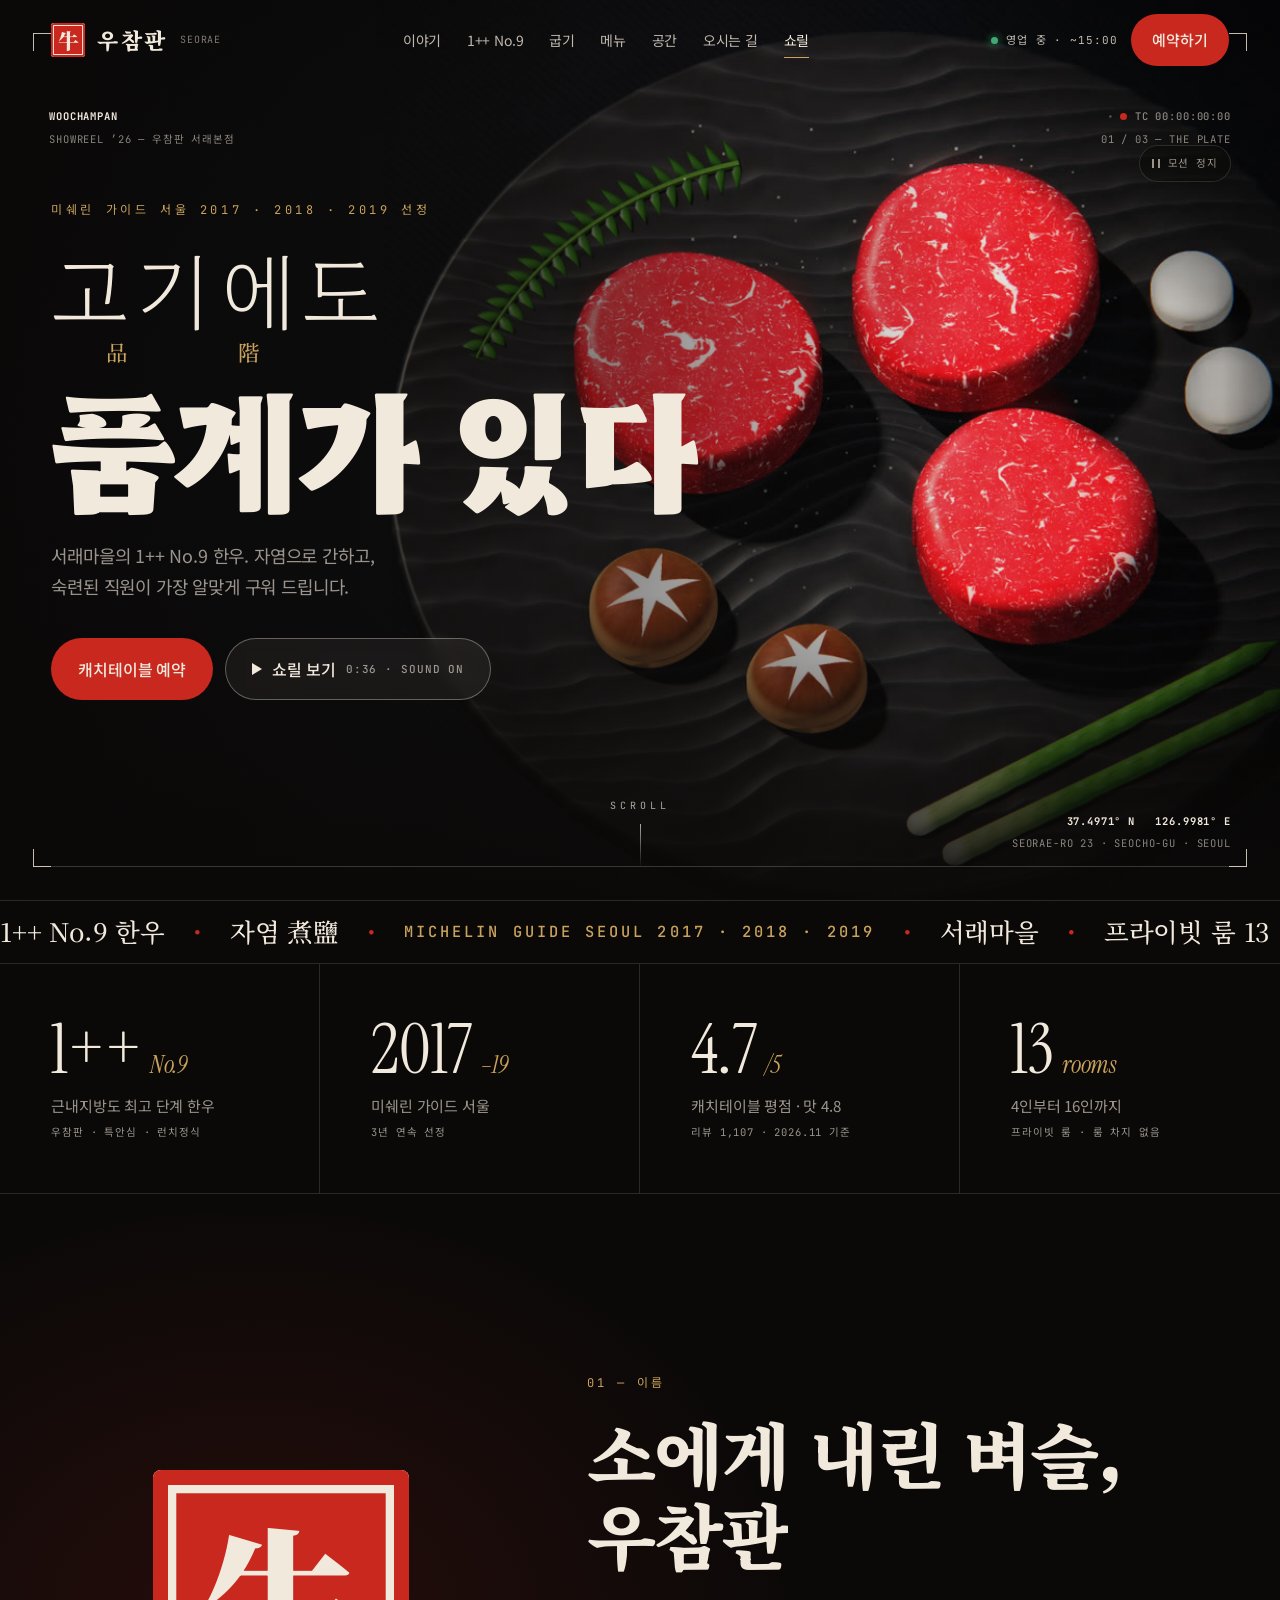
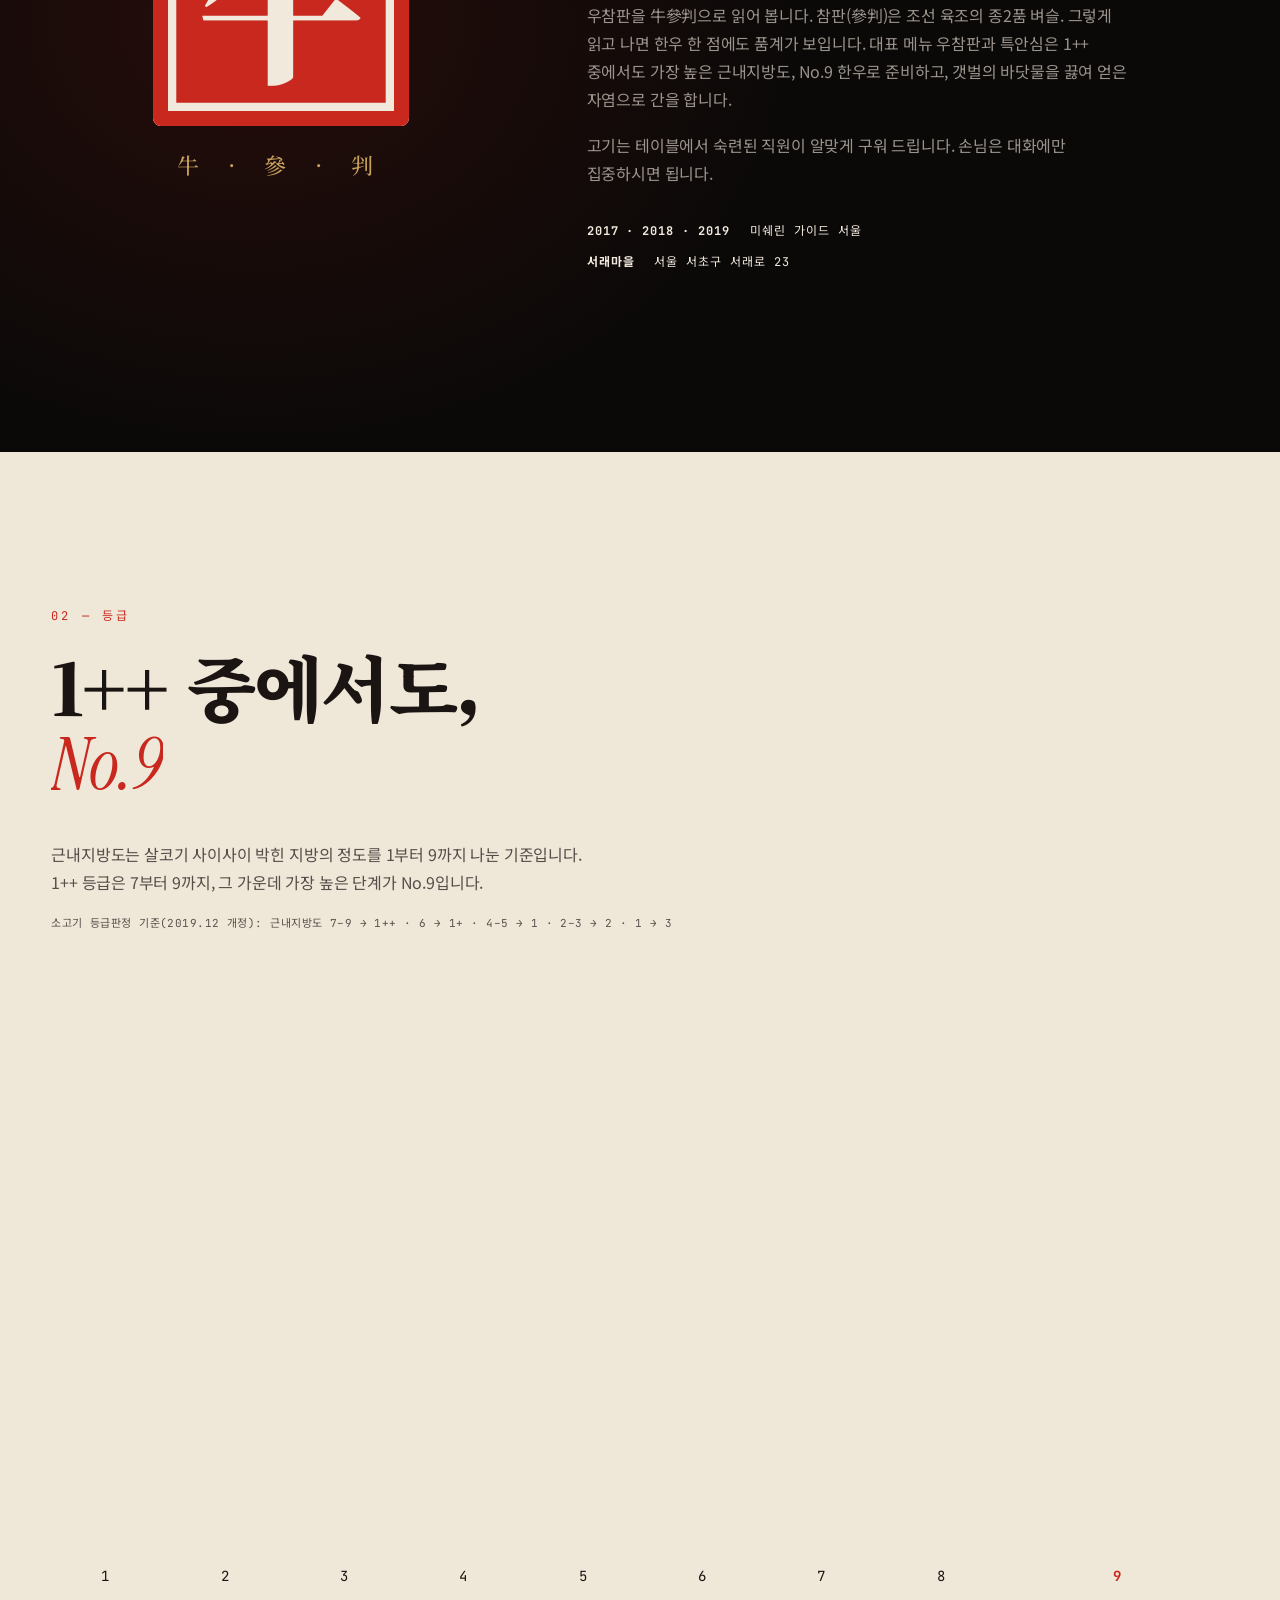
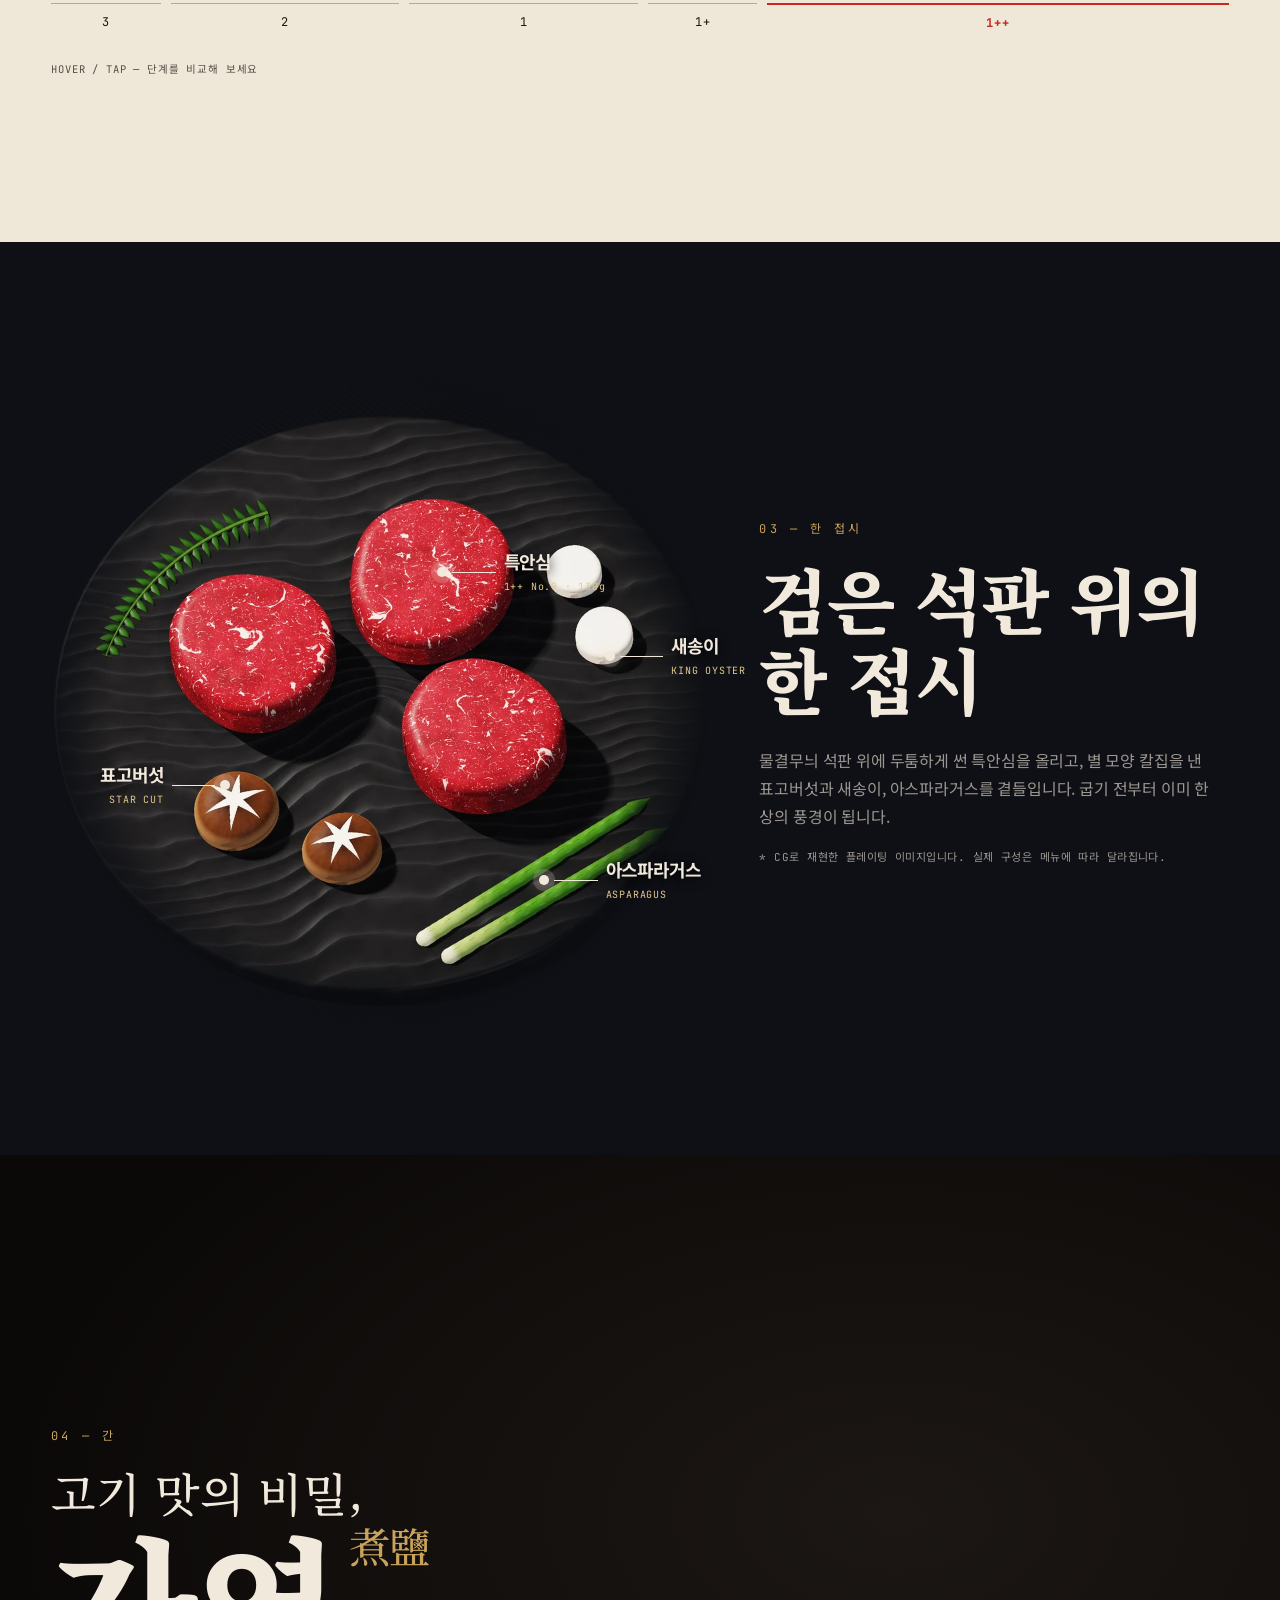
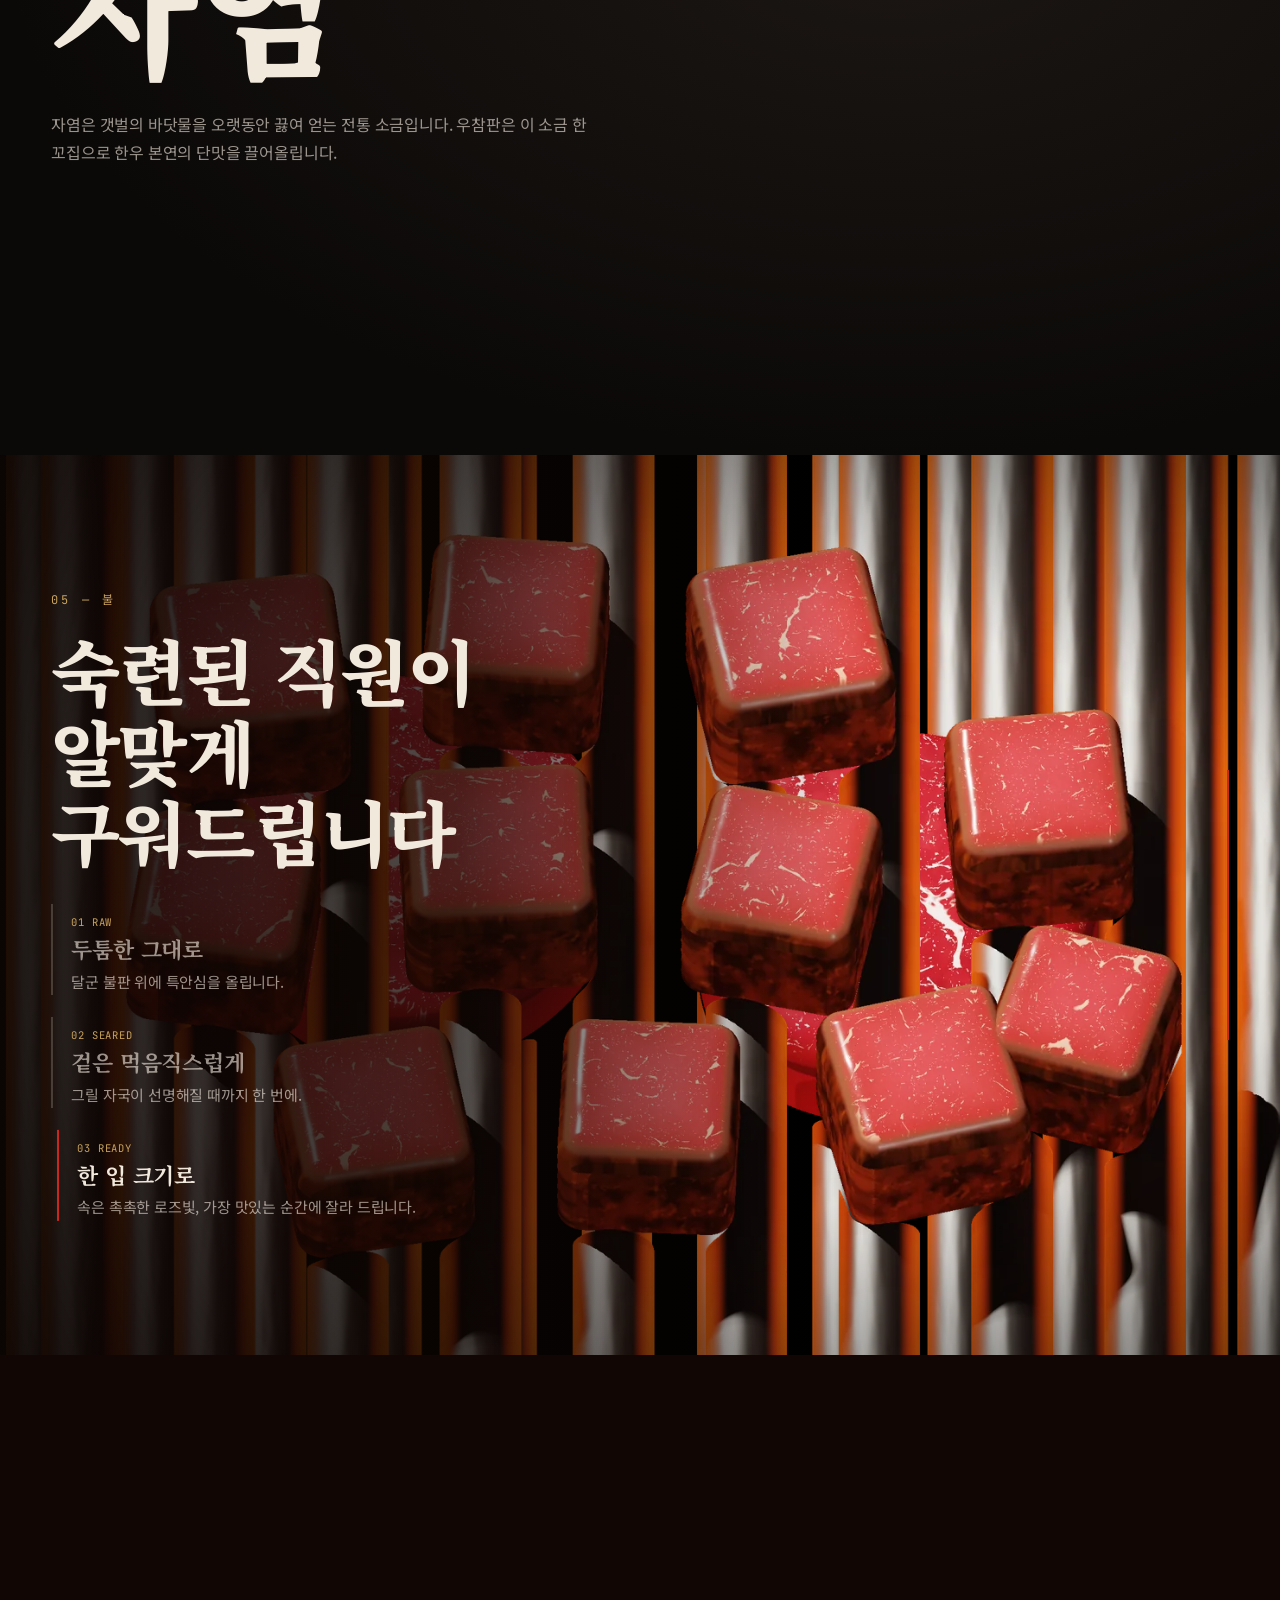
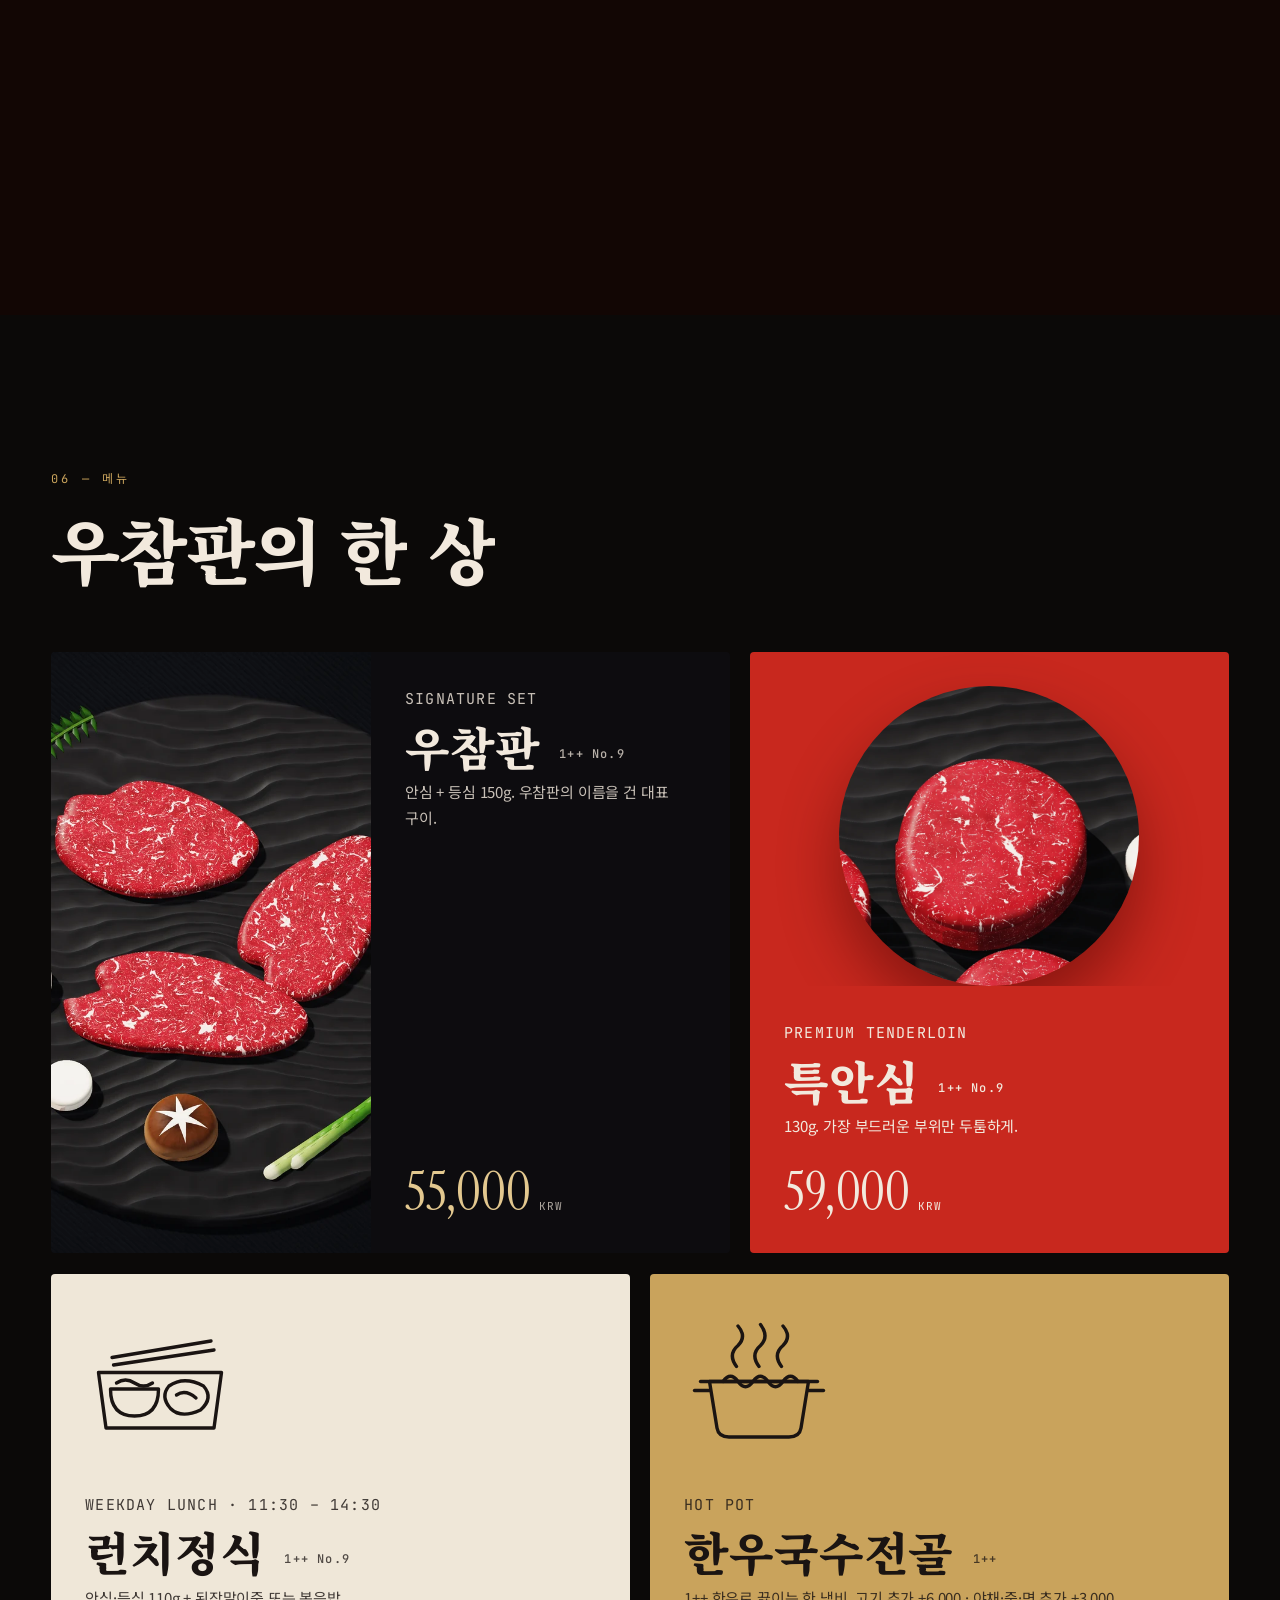
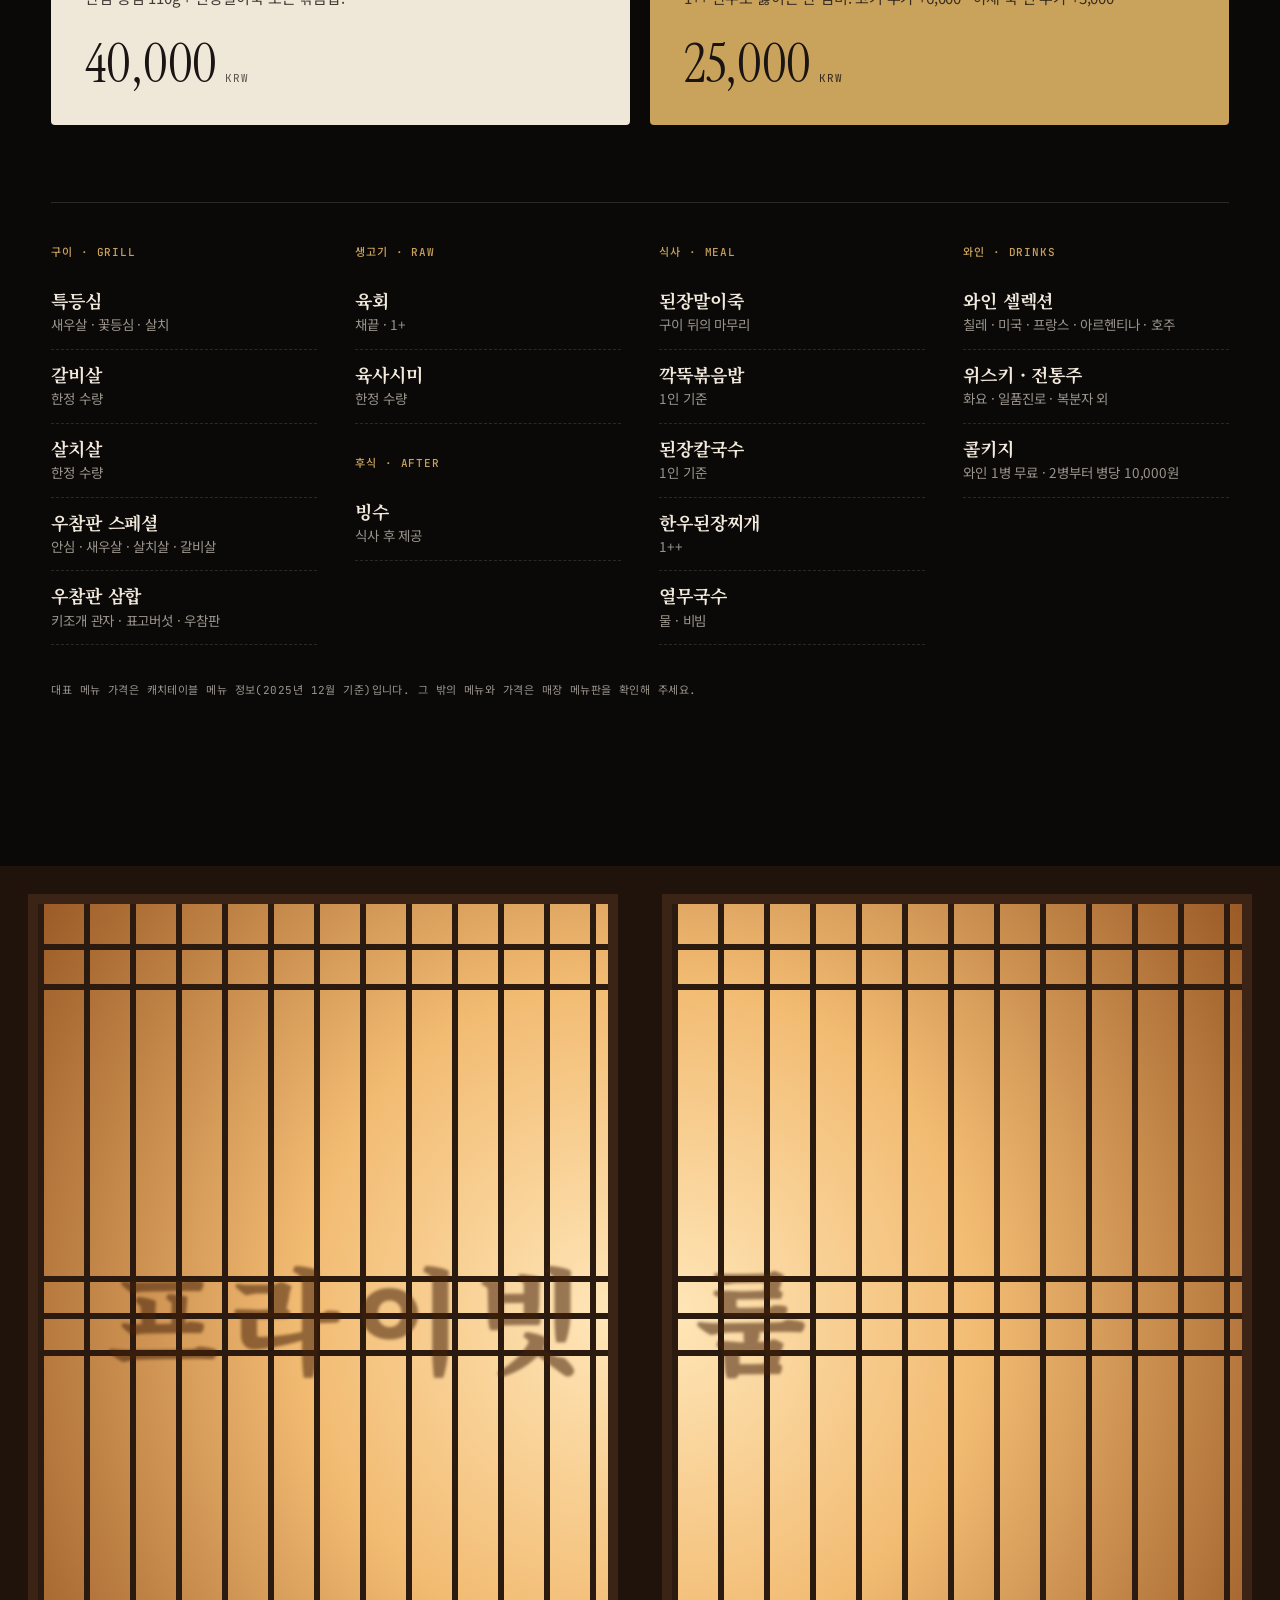
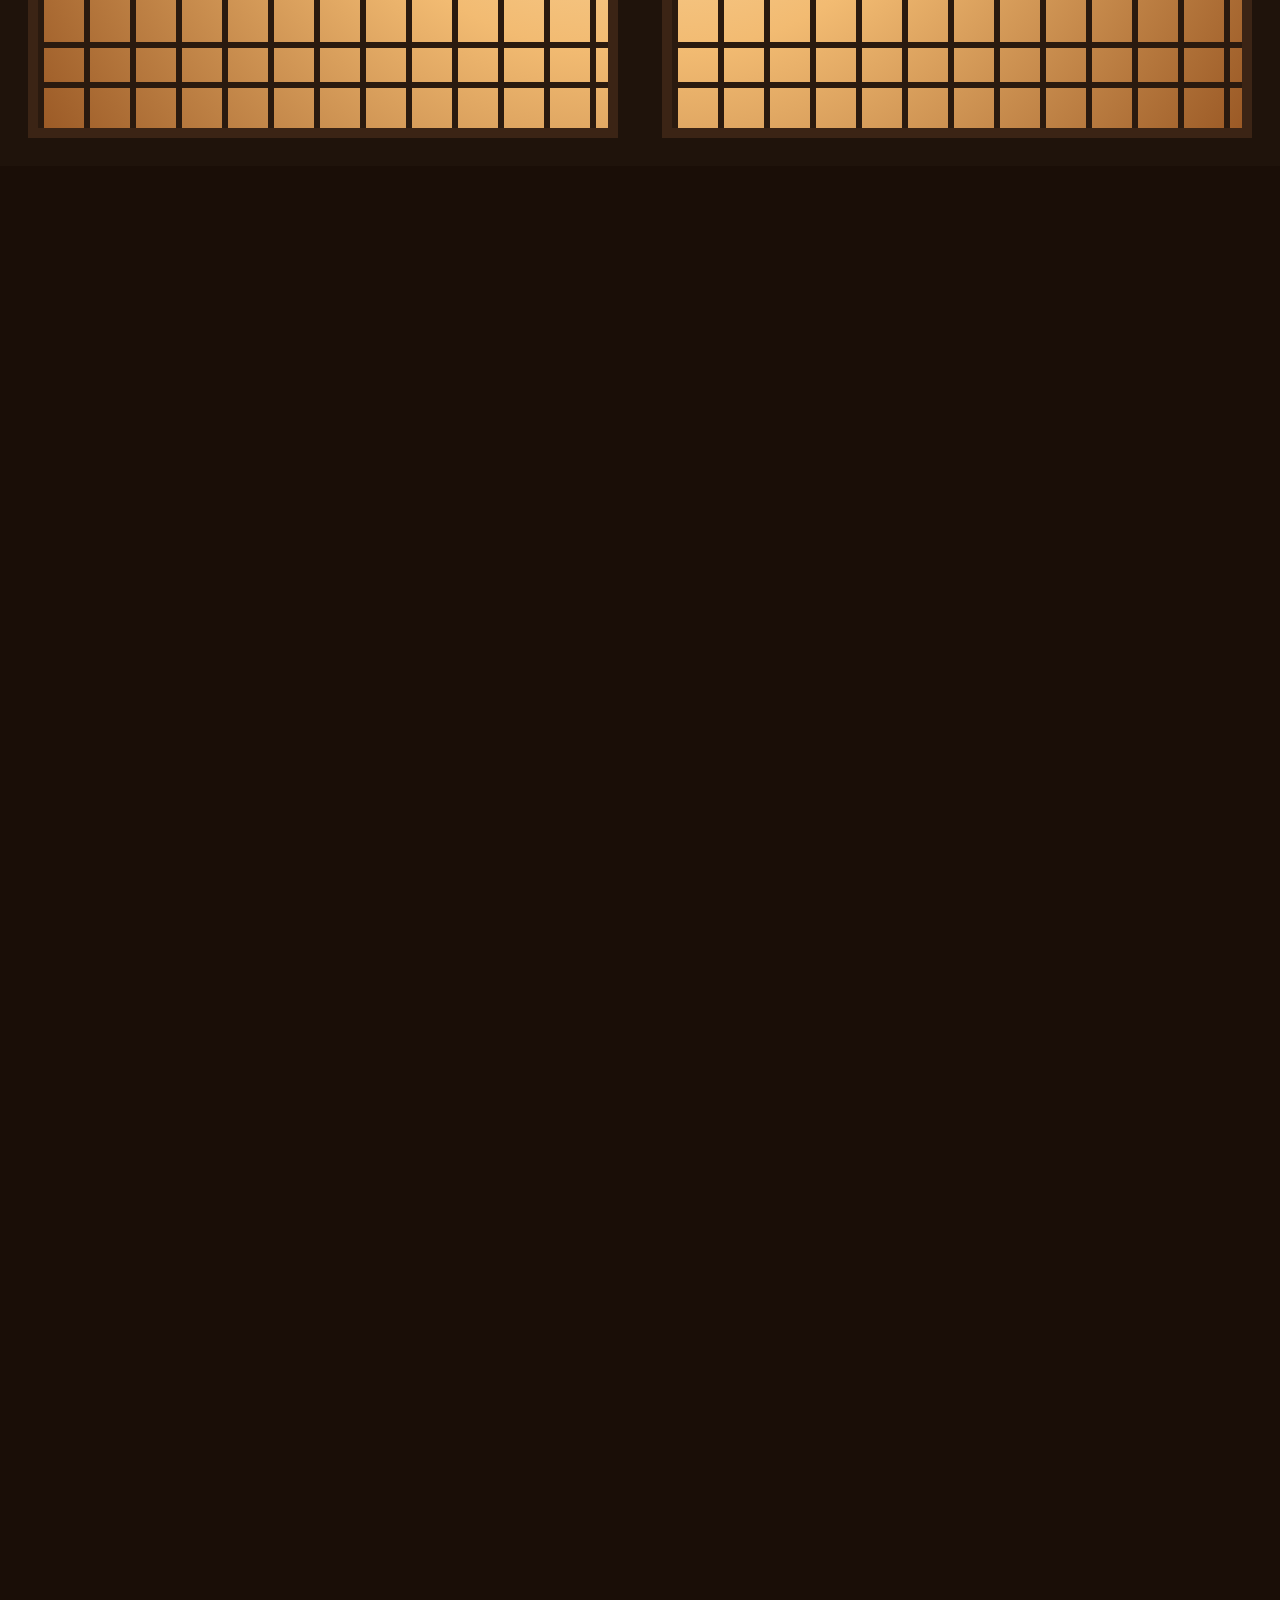
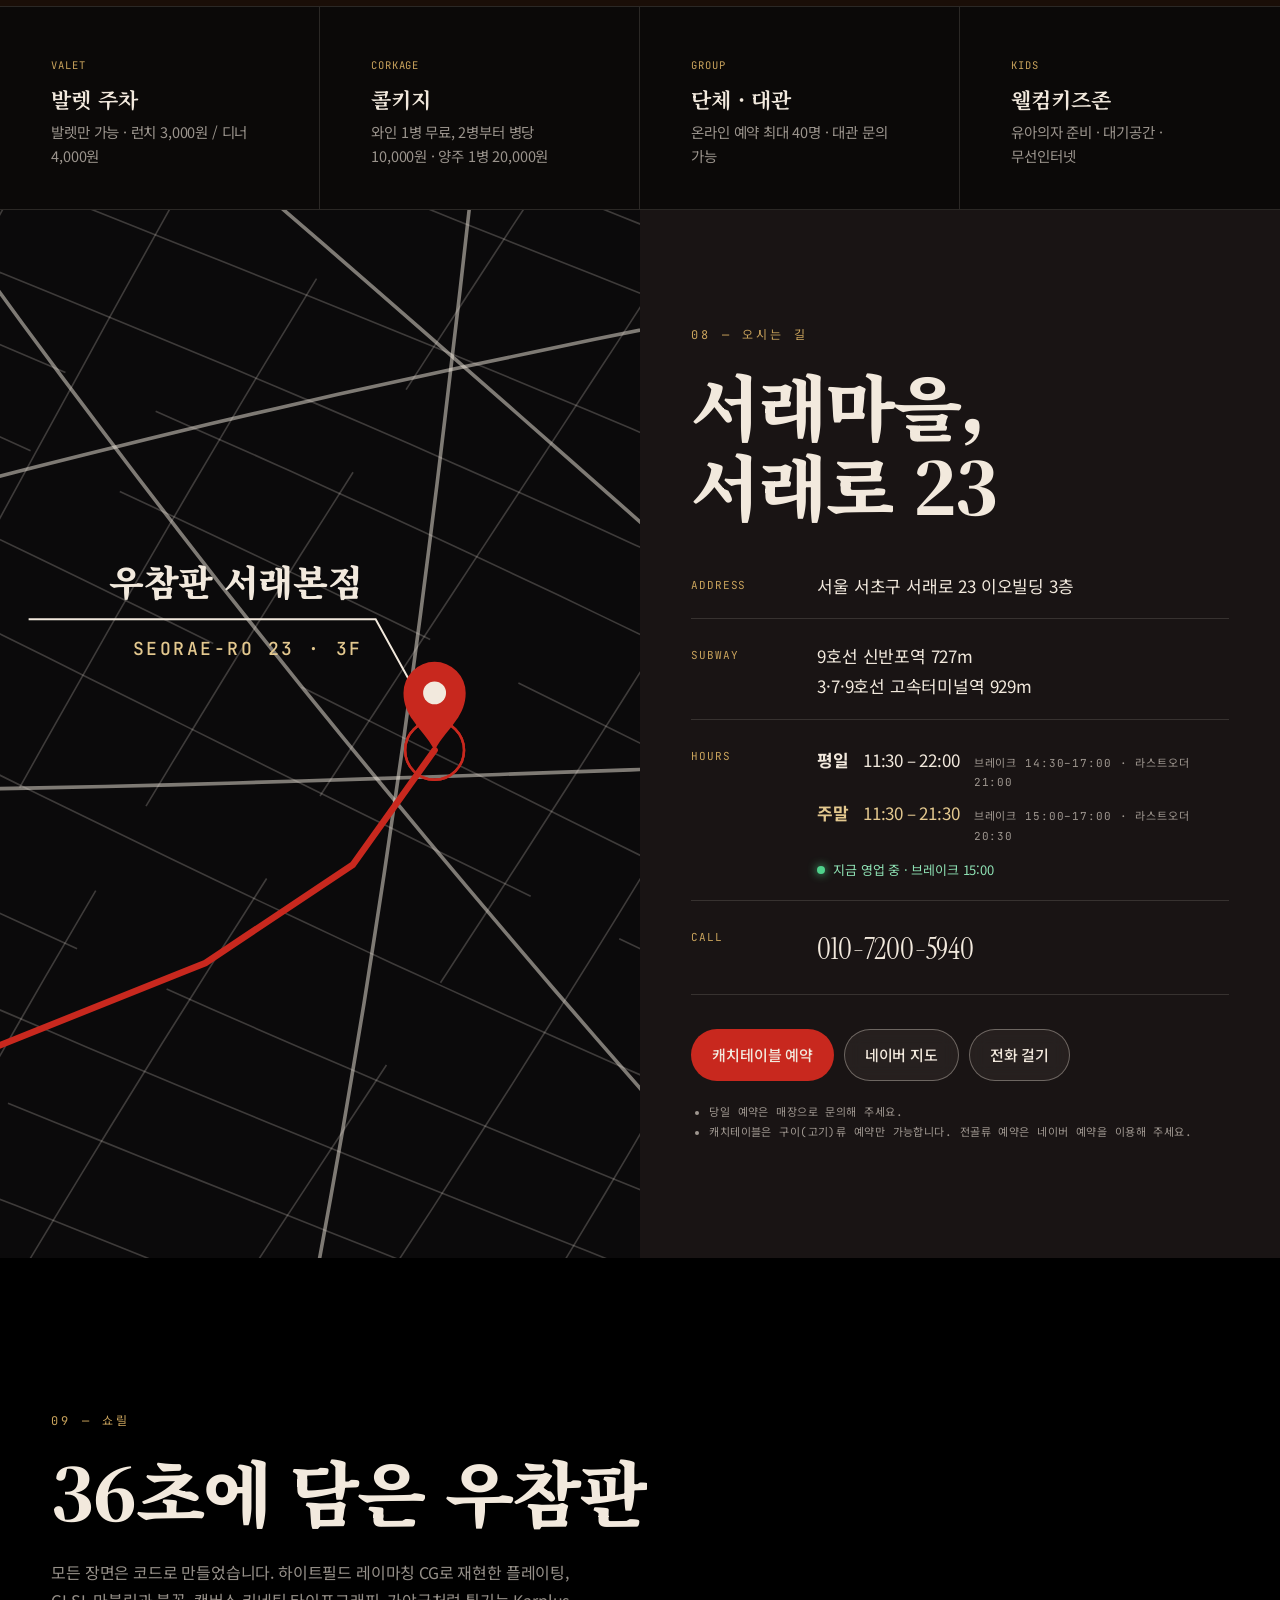
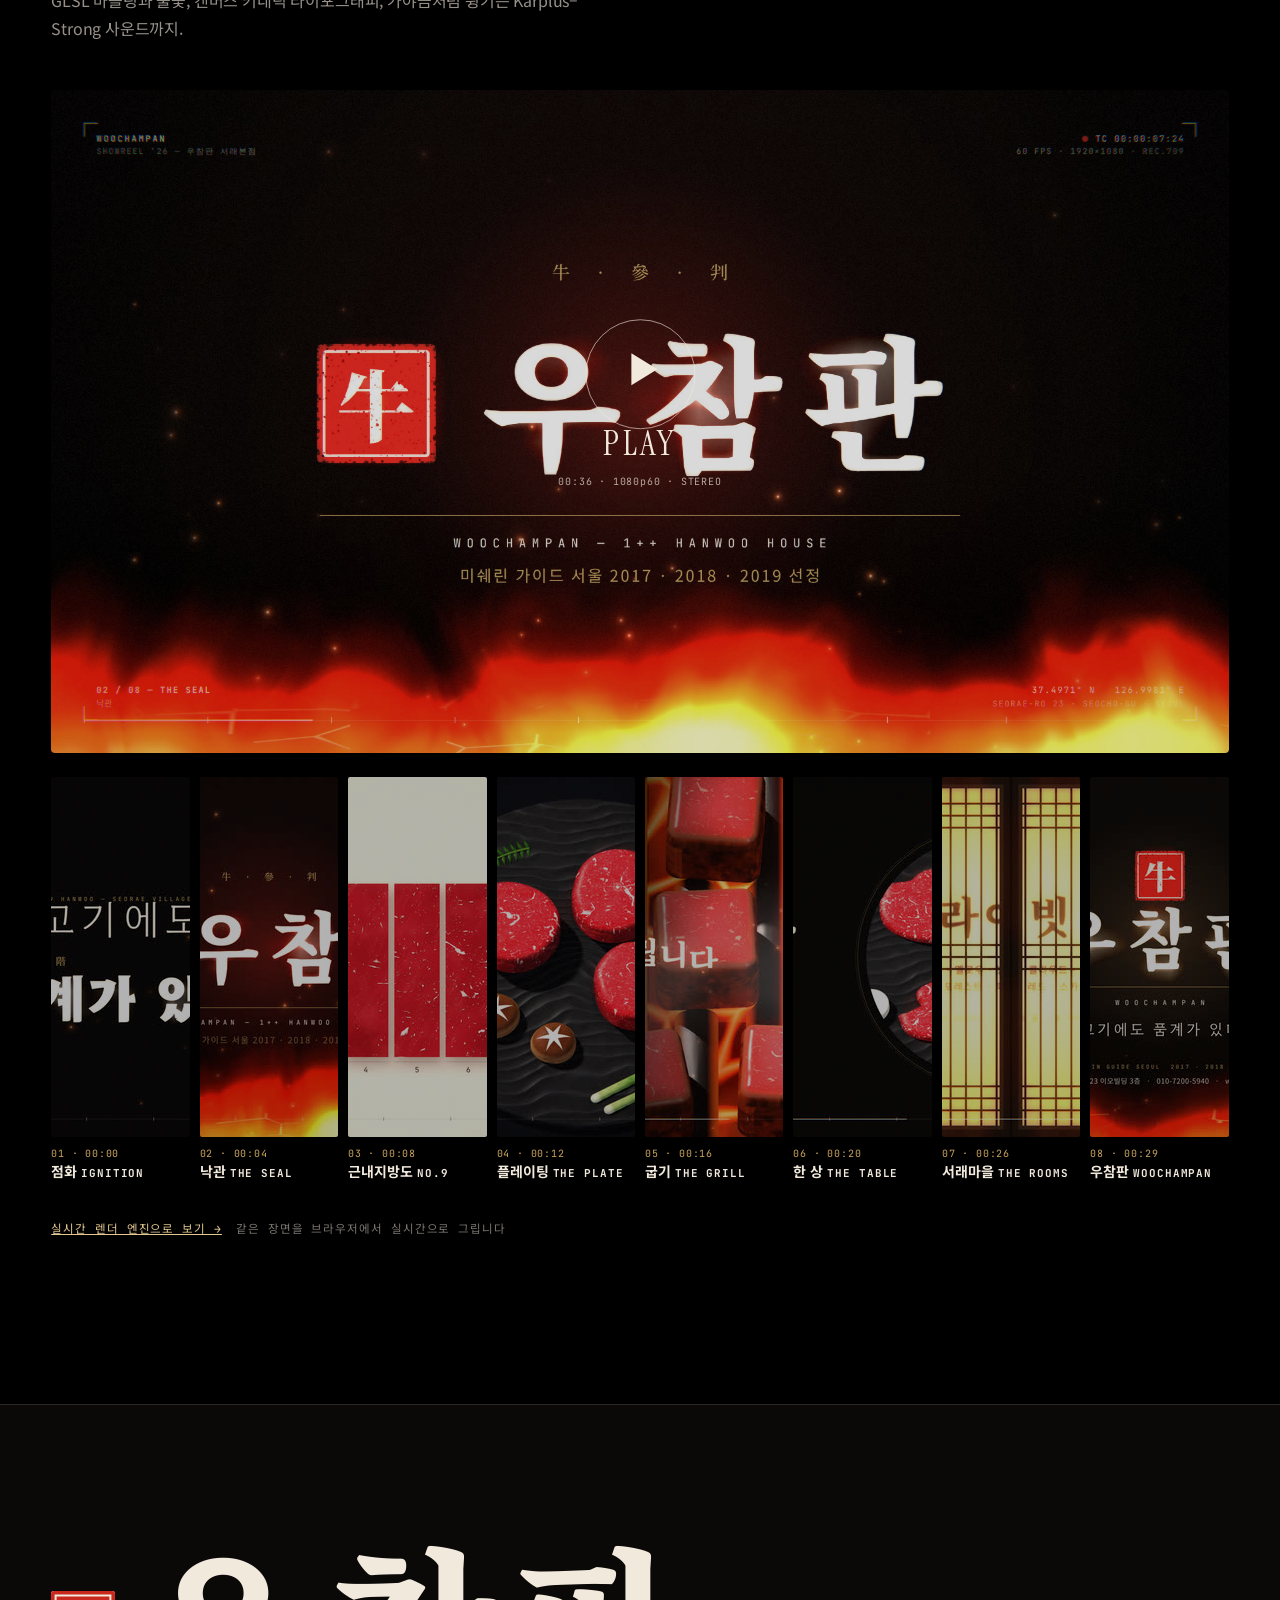
==== index.html @ c8b35acc "Fix regressions found by the fix-verification pass - Hidden/animated states apply only once site.js " ====
<!doctype html>
<html lang="ko">
<head>
<meta charset="utf-8">
<script>document.documentElement.classList.add('js')</script>
<meta name="viewport" content="width=device-width, initial-scale=1, viewport-fit=cover">
<title>우참판 서래본점 — 서래마을 1++ No.9 한우</title>
<meta name="description" content="미쉐린 가이드 서울 2017·2018·2019 선정. 서래마을 1++ No.9 한우 전문점 우참판. 자염으로 간하고 숙련된 직원이 알맞게 구워드립니다. 서울 서초구 서래로 23 이오빌딩 3층.">
<meta name="theme-color" content="#0b0908">
<link rel="canonical" href="https://woochampan.com/">
<meta property="og:type" content="website">
<meta property="og:site_name" content="우참판">
<meta property="og:locale" content="ko_KR">
<meta property="og:title" content="우참판 서래본점 — 고기에도 품계가 있다">
<meta property="og:description" content="서래마을 1++ No.9 한우 · 미쉐린 가이드 서울 2017·2018·2019 선정">
<meta property="og:image" content="https://woochampan.com/assets/media/og.jpg">
<meta property="og:image:width" content="1200">
<meta property="og:image:height" content="630">
<meta property="og:url" content="https://woochampan.com/">
<meta name="twitter:card" content="summary_large_image">
<link rel="icon" href="assets/img/seal.svg" type="image/svg+xml">
<link rel="preconnect" href="https://fonts.googleapis.com">
<link rel="preconnect" href="https://fonts.gstatic.com" crossorigin>
<link rel="stylesheet" href="https://fonts.googleapis.com/css2?family=Hahmlet:wght@100..900&family=Instrument+Serif:ital@0;1&family=JetBrains+Mono:wght@400;500;700&family=Noto+Sans+KR:wght@400;500;700&family=Noto+Serif+KR:wght@500;700;900&display=swap">
<link rel="stylesheet" href="assets/css/site.css">
<noscript><style>.loader{display:none}</style></noscript>
<script type="application/ld+json">
{
  "@context": "https://schema.org",
  "@type": "Restaurant",
  "name": "우참판 서래본점",
  "alternateName": "Woochampan",
  "url": "https://woochampan.com/",
  "telephone": "+82-10-7200-5940",
  "servesCuisine": ["한우", "Korean BBQ", "소고기구이"],
  "priceRange": "₩₩₩",
  "image": "https://woochampan.com/assets/media/og.jpg",
  "address": { "@type": "PostalAddress", "streetAddress": "서래로 23 이오빌딩 3층", "addressLocality": "서초구", "addressRegion": "서울특별시", "addressCountry": "KR" },
  "geo": { "@type": "GeoCoordinates", "latitude": 37.4971055, "longitude": 126.9980985 },
  "openingHoursSpecification": [
    { "@type": "OpeningHoursSpecification", "dayOfWeek": ["Monday","Tuesday","Wednesday","Thursday","Friday"], "opens": "11:30", "closes": "14:30" },
    { "@type": "OpeningHoursSpecification", "dayOfWeek": ["Monday","Tuesday","Wednesday","Thursday","Friday"], "opens": "17:00", "closes": "22:00" },
    { "@type": "OpeningHoursSpecification", "dayOfWeek": ["Saturday","Sunday"], "opens": "11:30", "closes": "15:00" },
    { "@type": "OpeningHoursSpecification", "dayOfWeek": ["Saturday","Sunday"], "opens": "17:00", "closes": "21:30" }
  ],
  "acceptsReservations": "True"
}
</script>
</head>
<body>
<a class="skip" href="#main">본문 바로가기</a>

<!-- preloader: the seal stamps, then lifts -->
<div class="loader" aria-hidden="true">
  <div class="loader__seal"><span>牛</span></div>
  <div class="loader__bar"><i></i></div>
</div>

<header class="nav" data-nav>
  <a class="nav__brand" href="#top" aria-label="우참판 처음으로">
    <span class="seal seal--sm" aria-hidden="true">牛</span>
    <span class="nav__word">우참판</span>
    <span class="nav__sub mono">SEORAE</span>
  </a>
  <nav class="nav__links" aria-label="주요 메뉴">
    <a href="#story">이야기</a>
    <a href="#grade">1++ No.9</a>
    <a href="#grill">굽기</a>
    <a href="#menu">메뉴</a>
    <a href="#rooms">공간</a>
    <a href="#visit">오시는 길</a>
    <a href="#reel">쇼릴</a>
  </nav>
  <div class="nav__cta">
    <span class="nav__status mono" data-open-status>—</span>
    <a class="btn btn--seal" href="https://app.catchtable.co.kr/ct/shop/woochampan" target="_blank" rel="noopener">예약하기</a>
    <button class="nav__burger" aria-label="메뉴 열기" aria-expanded="false" data-burger><i></i><i></i></button>
  </div>
</header>

<main id="main">

<!-- HERO ------------------------------------------------------------- -->
<section class="hero" id="top">
  <video class="hero__video" data-hero-video autoplay muted loop playsinline preload="auto" poster="assets/media/hero-poster.jpg" aria-hidden="true">
    <source src="assets/media/showreel-hero.mp4" type="video/mp4" media="(prefers-reduced-motion: no-preference)">
  </video>
  <div class="hero__shade"></div>
  <div class="hud" aria-hidden="true">
    <i class="hud__c hud__c--tl"></i><i class="hud__c hud__c--tr"></i><i class="hud__c hud__c--bl"></i><i class="hud__c hud__c--br"></i>
    <div class="hud__tl mono"><b>WOOCHAMPAN</b><span>SHOWREEL ’26 — 우참판 서래본점</span></div>
    <div class="hud__tr mono"><b><i class="rec"></i><span data-tc>TC 00:00:00:00</span></b><span data-chapter>01 / 03 — THE PLATE</span></div>
    <div class="hud__br mono"><b>37.4971° N &nbsp; 126.9981° E</b><span>SEORAE-RO 23 · SEOCHO-GU · SEOUL</span></div>
    <div class="hud__bar"><i data-tc-bar></i></div>
  </div>
  <div class="hero__inner">
    <p class="kicker mono" data-reveal>미쉐린 가이드 서울 2017 · 2018 · 2019 선정</p>
    <h1 class="hero__title" aria-label="고기에도 품계가 있다">
      <span class="hero__line hero__line--light" data-split>고기에도</span>
      <span class="hero__line" data-weight><span class="ruby" aria-hidden="true"><i><span>品</span></i><i><span>階</span></i></span>품계가 있다</span>
    </h1>
    <p class="hero__lede" data-reveal>서래마을의 1++ No.9 한우. 자염으로 간하고,<br class="br-md"> 숙련된 직원이 가장 알맞게 구워 드립니다.</p>
    <div class="hero__ctas" data-reveal>
      <a class="btn btn--seal btn--lg" href="https://app.catchtable.co.kr/ct/shop/woochampan" target="_blank" rel="noopener">캐치테이블 예약</a>
      <button class="btn btn--ghost btn--lg" data-play-reel="0"><span class="play" aria-hidden="true"></span>쇼릴 보기 <small class="mono">0:36 · SOUND ON</small></button>
    </div>
  </div>
  <a class="hero__scroll mono" href="#stats">SCROLL<i></i></a>
  <button class="hero__motion mono" data-motion-toggle aria-pressed="false"><i aria-hidden="true"></i><span>모션 정지</span></button>
</section>

<!-- MARQUEE ---------------------------------------------------------- -->
<div class="marquee" aria-hidden="true">
  <div class="marquee__track">
    <span>1++ No.9 한우</span><b>·</b><span>자염 煮鹽</span><b>·</b><span>MICHELIN GUIDE SEOUL 2017 · 2018 · 2019</span><b>·</b><span>서래마을</span><b>·</b><span>프라이빗 룸 13</span><b>·</b><span>GRILLED TABLESIDE</span><b>·</b>
    <span>1++ No.9 한우</span><b>·</b><span>자염 煮鹽</span><b>·</b><span>MICHELIN GUIDE SEOUL 2017 · 2018 · 2019</span><b>·</b><span>서래마을</span><b>·</b><span>프라이빗 룸 13</span><b>·</b><span>GRILLED TABLESIDE</span><b>·</b>
  </div>
</div>

<!-- STATS ------------------------------------------------------------ -->
<section class="stats" id="stats" aria-label="우참판 한눈에 보기">
  <div class="stat" data-reveal><b class="stat__num"><span>1++</span><em>No.9</em></b><span class="stat__label">근내지방도 최고 단계 한우<br><small class="mono">우참판 · 특안심 · 런치정식</small></span></div>
  <div class="stat" data-reveal><b class="stat__num"><span data-count="2017" data-count-from="1990">2017</span><em>–19</em></b><span class="stat__label">미쉐린 가이드 서울<br><small class="mono">3년 연속 선정</small></span></div>
  <div class="stat" data-reveal><b class="stat__num"><span data-count="4.7" data-decimals="1">4.7</span><em>/5</em></b><span class="stat__label">캐치테이블 평점 · 맛 4.8<br><small class="mono">리뷰 1,107 · 2026.11 기준</small></span></div>
  <div class="stat" data-reveal><b class="stat__num"><span data-count="13">13</span><em>rooms</em></b><span class="stat__label">4인부터 16인까지<br><small class="mono">프라이빗 룸 · 룸 차지 없음</small></span></div>
</section>

<!-- STORY ------------------------------------------------------------ -->
<section class="story" id="story">
  <div class="story__seal" aria-hidden="true">
    <div class="seal seal--xl" data-stamp>牛</div>
    <p class="story__hanja">牛 · 參 · 判</p>
  </div>
  <div class="story__text">
    <p class="label mono" data-reveal>01 — 이름</p>
    <h2 class="h2" data-split>소에게 내린 벼슬,<br>우참판</h2>
    <p class="body" data-reveal>우참판을 牛參判으로 읽어 봅니다. 참판(參判)은 조선 육조의 종2품 벼슬. 그렇게 읽고 나면 한우 한 점에도 품계가 보입니다. 대표 메뉴 우참판과 특안심은 1++ 중에서도 가장 높은 근내지방도, No.9 한우로 준비하고, 갯벌의 바닷물을 끓여 얻은 자염으로 간을 합니다.</p>
    <p class="body" data-reveal>고기는 테이블에서 숙련된 직원이 알맞게 구워 드립니다. 손님은 대화에만 집중하시면 됩니다.</p>
    <ul class="story__facts mono" data-reveal>
      <li><b>2017 · 2018 · 2019</b> 미쉐린 가이드 서울</li>
      <li><b>서래마을</b> 서울 서초구 서래로 23</li>
    </ul>
  </div>
</section>

<!-- 1++ No.9 --------------------------------------------------------- -->
<section class="grade" id="grade">
  <div class="grade__head">
    <p class="label mono" data-reveal>02 — 등급</p>
    <h2 class="h2" data-split>1++ 중에서도,<br><em>No.9</em></h2>
    <p class="body" data-reveal>근내지방도는 살코기 사이사이 박힌 지방의 정도를 1부터 9까지 나눈 기준입니다. 1++ 등급은 7부터 9까지, 그 가운데 가장 높은 단계가 No.9입니다.</p>
    <p class="fineprint mono grade__src" data-reveal>소고기 등급판정 기준(2019.12 개정): 근내지방도 7–9 → 1++ · 6 → 1+ · 4–5 → 1 · 2–3 → 2 · 1 → 3</p>
  </div>
  <div class="grade__scale" data-marble-scale>
    <canvas class="grade__canvas" aria-label="근내지방도 1부터 9까지의 마블링 비교 그래픽" role="img"></canvas>
    <div class="grade__labels mono" aria-hidden="true">
      <span>1</span><span>2</span><span>3</span><span>4</span><span>5</span><span>6</span><span>7</span><span>8</span><span class="is-top">9</span>
    </div>
    <div class="grade__tiers mono" aria-hidden="true"><span style="grid-column:1/2">3</span><span style="grid-column:2/4">2</span><span style="grid-column:4/6">1</span><span style="grid-column:6/7">1+</span><span class="is-top" style="grid-column:7/10">1++</span></div>
    <p class="grade__hint mono">HOVER / TAP — 단계를 비교해 보세요</p>
  </div>
</section>

<!-- THE PLATE -------------------------------------------------------- -->
<section class="plate" id="plate">
  <div class="plate__stage" data-plate>
    <picture>
      <source srcset="assets/img/plate-ansim-1600.webp 1600w, assets/img/plate-ansim-1000.webp 1000w" sizes="(max-width: 900px) 100vw, 60vw" type="image/webp">
      <img class="plate__img" src="assets/img/plate-ansim-1600.jpg" width="1600" height="1600" alt="물결무늬 검은 석판 위에 올린 두툼한 특안심 세 점, 별 모양 칼집을 낸 표고버섯, 새송이, 아스파라거스" loading="lazy" decoding="async">
    </picture>
    <div class="callouts" aria-hidden="true">
      <div class="callout" style="--x:59.5%;--y:30.7%"><i></i><b>특안심</b><span class="mono">1++ No.9 · 130g</span></div>
      <div class="callout callout--l" style="--x:26.5%;--y:63.1%"><i></i><b>표고버섯</b><span class="mono">STAR CUT</span></div>
      <div class="callout" style="--x:85%;--y:43.5%"><i></i><b>새송이</b><span class="mono">KING OYSTER</span></div>
      <div class="callout" style="--x:75%;--y:77.6%"><i></i><b>아스파라거스</b><span class="mono">ASPARAGUS</span></div>
    </div>
  </div>
  <div class="plate__text">
    <p class="label mono" data-reveal>03 — 한 접시</p>
    <h2 class="h2" data-split>검은 석판 위의<br>한 접시</h2>
    <p class="body" data-reveal>물결무늬 석판 위에 두툼하게 썬 특안심을 올리고, 별 모양 칼집을 낸 표고버섯과 새송이, 아스파라거스를 곁들입니다. 굽기 전부터 이미 한 상의 풍경이 됩니다.</p>
    <p class="fineprint mono" data-reveal>* CG로 재현한 플레이팅 이미지입니다. 실제 구성은 메뉴에 따라 달라집니다.</p>
  </div>
</section>

<!-- 자염 -------------------------------------------------------------- -->
<section class="salt" id="salt">
  <canvas class="salt__canvas" data-salt aria-hidden="true"></canvas>
  <div class="salt__inner">
    <p class="label mono" data-reveal>04 — 간</p>
    <h2 class="salt__title" data-split>고기 맛의 비밀,<br><b>자염</b><small>煮鹽</small></h2>
    <p class="body" data-reveal>자염은 갯벌의 바닷물을 오랫동안 끓여 얻는 전통 소금입니다. 우참판은 이 소금 한 꼬집으로 한우 본연의 단맛을 끌어올립니다.</p>
  </div>
</section>

<!-- GRILL (sticky scroll sequence) ------------------------------------- -->
<section class="grill" id="grill" data-grill>
  <div class="grill__sticky">
    <canvas class="grill__fire" data-fire aria-hidden="true"></canvas>
    <div class="grill__frames" aria-hidden="true">
      <img src="assets/img/grill-raw-1600.webp" alt="" width="1600" height="1600" loading="lazy" decoding="async">
      <img src="assets/img/grill-seared-1600.webp" alt="" width="1600" height="1600" loading="lazy" decoding="async">
      <img src="assets/img/grill-cubes-1600.webp" alt="" width="1600" height="1600" loading="lazy" decoding="async">
    </div>
    <div class="grill__shade"></div>
    <div class="grill__text">
      <p class="label mono">05 — 불</p>
      <h2 class="h2">숙련된 직원이<br>알맞게 구워드립니다</h2>
      <ol class="grill__steps">
        <li><span class="mono">01 RAW</span><b>두툼한 그대로</b><p>달군 불판 위에 특안심을 올립니다.</p></li>
        <li><span class="mono">02 SEARED</span><b>겉은 먹음직스럽게</b><p>그릴 자국이 선명해질 때까지 한 번에.</p></li>
        <li><span class="mono">03 READY</span><b>한 입 크기로</b><p>속은 촉촉한 로즈빛, 가장 맛있는 순간에 잘라 드립니다.</p></li>
      </ol>
    </div>
    <div class="grill__progress" aria-hidden="true"><i data-grill-bar></i></div>
  </div>
</section>

<!-- MENU ------------------------------------------------------------- -->
<section class="menu" id="menu">
  <div class="menu__head">
    <p class="label mono" data-reveal>06 — 메뉴</p>
    <h2 class="h2" data-split>우참판의 한 상</h2>
  </div>
  <div class="menu__cards">
    <article class="mcard mcard--hero" data-reveal>
      <div class="mcard__media"><img src="assets/img/plate-deungsim-1000.webp" alt="꽃등심 결이 살아 있는 등심 세 점과 새송이, 표고버섯을 올린 석판" width="1000" height="1000" loading="lazy" decoding="async"></div>
      <div class="mcard__body">
        <p class="mcard__tag mono">SIGNATURE SET</p>
        <h3>우참판 <small>1++ No.9</small></h3>
        <p>안심 + 등심 150g. 우참판의 이름을 건 대표 구이.</p>
        <p class="mcard__price"><b>55,000</b><span class="mono">KRW</span></p>
      </div>
    </article>
    <article class="mcard mcard--verm" data-reveal>
      <div class="mcard__media mcard__media--round"><img src="assets/img/plate-ansim-crop.webp" alt="마블링이 고운 특안심 한 점" width="800" height="800" loading="lazy" decoding="async"></div>
      <div class="mcard__body">
        <p class="mcard__tag mono">PREMIUM TENDERLOIN</p>
        <h3>특안심 <small>1++ No.9</small></h3>
        <p>130g. 가장 부드러운 부위만 두툼하게.</p>
        <p class="mcard__price"><b>59,000</b><span class="mono">KRW</span></p>
      </div>
    </article>
    <article class="mcard mcard--paper" data-reveal>
      <div class="mcard__icon"><svg viewBox="0 0 200 200" aria-hidden="true"><path d="M18 86 L182 86 L172 160 L28 160 Z"/><path d="M34 108 Q34 144 66 144 Q98 144 98 108 Z"/><path d="M42 100 Q54 92 66 100 Q78 108 90 100"/><path d="M112 104 Q132 90 158 104 Q172 120 154 136 Q128 148 114 134 Q100 118 112 104 Z"/><path d="M122 116 Q134 108 148 120"/><path d="M36 66 L168 44"/><path d="M38 76 L172 56"/></svg></div>
      <div class="mcard__body">
        <p class="mcard__tag mono">WEEKDAY LUNCH · 11:30 – 14:30</p>
        <h3>런치정식 <small>1++ No.9</small></h3>
        <p>안심·등심 110g + 된장말이죽 또는 볶음밥.</p>
        <p class="mcard__price"><b>40,000</b><span class="mono">KRW</span></p>
      </div>
    </article>
    <article class="mcard mcard--gold" data-reveal>
      <div class="mcard__icon"><svg viewBox="0 0 200 200" aria-hidden="true"><path d="M34 98 L166 98 L156 160 Q154 172 140 172 L60 172 Q46 172 44 160 Z"/><path d="M22 98 L178 98"/><path d="M34 110 L14 110"/><path d="M166 110 L186 110"/><path d="M52 98 Q62 84 72 98 Q82 112 92 98 Q102 84 112 98 Q122 112 132 98 Q142 84 152 98"/><path class="steam" d="M70 78 Q58 62 72 50 Q84 38 72 24"/><path class="steam" d="M100 78 Q88 62 102 50 Q114 38 102 22"/><path class="steam" d="M130 78 Q118 62 132 50 Q144 38 132 24"/></svg></div>
      <div class="mcard__body">
        <p class="mcard__tag mono">HOT POT</p>
        <h3>한우국수전골 <small>1++</small></h3>
        <p>1++ 한우로 끓이는 한 냄비. 고기 추가 +6,000 · 야채·죽·면 추가 +3,000</p>
        <p class="mcard__price"><b>25,000</b><span class="mono">KRW</span></p>
      </div>
    </article>
  </div>
  <div class="menu__more">
    <div class="menu__col" data-reveal>
      <h3 class="mono">구이 · GRILL</h3>
      <ul>
        <li><b>특등심</b><span>새우살 · 꽃등심 · 살치</span></li>
        <li><b>갈비살</b><span>한정 수량</span></li>
        <li><b>살치살</b><span>한정 수량</span></li>
        <li><b>우참판 스페셜</b><span>안심 · 새우살 · 살치살 · 갈비살</span></li>
        <li><b>우참판 삼합</b><span>키조개 관자 · 표고버섯 · 우참판</span></li>
      </ul>
    </div>
    <div class="menu__col" data-reveal>
      <h3 class="mono">생고기 · RAW</h3>
      <ul>
        <li><b>육회</b><span>채끝 · 1+</span></li>
        <li><b>육사시미</b><span>한정 수량</span></li>
      </ul>
      <h3 class="mono">후식 · AFTER</h3>
      <ul>
        <li><b>빙수</b><span>식사 후 제공</span></li>
      </ul>
    </div>
    <div class="menu__col" data-reveal>
      <h3 class="mono">식사 · MEAL</h3>
      <ul>
        <li><b>된장말이죽</b><span>구이 뒤의 마무리</span></li>
        <li><b>깍뚝볶음밥</b><span>1인 기준</span></li>
        <li><b>된장칼국수</b><span>1인 기준</span></li>
        <li><b>한우된장찌개</b><span>1++</span></li>
        <li><b>열무국수</b><span>물 · 비빔</span></li>
      </ul>
    </div>
    <div class="menu__col" data-reveal>
      <h3 class="mono">와인 · DRINKS</h3>
      <ul>
        <li><b>와인 셀렉션</b><span>칠레 · 미국 · 프랑스 · 아르헨티나 · 호주</span></li>
        <li><b>위스키 · 전통주</b><span>화요 · 일품진로 · 복분자 외</span></li>
        <li><b>콜키지</b><span>와인 1병 무료 · 2병부터 병당 10,000원</span></li>
      </ul>
    </div>
  </div>
  <p class="fineprint mono menu__note">대표 메뉴 가격은 캐치테이블 메뉴 정보(2025년 12월 기준)입니다. 그 밖의 메뉴와 가격은 매장 메뉴판을 확인해 주세요.</p>
</section>

<!-- ROOMS ------------------------------------------------------------ -->
<section class="rooms" id="rooms" data-rooms>
  <div class="rooms__sticky">
    <div class="rooms__inside">
      <p class="label mono">07 — 공간</p>
      <h2 class="h2">모임을 위한<br>열세 개의 방</h2>
      <div class="rooms__grid">
        <div><span class="mono">4 – 6인</span><p>와인 · 블루 · 옐로우 · 밸리 · 클라우드</p></div>
        <div><span class="mono">6 – 8인</span><p>그린 · 골드 · 화이트</p></div>
        <div><span class="mono">8 – 12인</span><p>포레스트 · 파인 · 레드</p></div>
        <div><span class="mono">12 – 16인</span><p>스카이 · 가든</p></div>
      </div>
      <p class="fineprint mono">룸 차지 없음 · 룸은 변경될 수 있습니다 · 룸에서는 ‘우참판’ 메뉴 주문이 어렵습니다(주말·공휴일 제외)</p>
    </div>
    <div class="door door--l" aria-hidden="true"><div class="door__paper"><span>프라이빗</span></div></div>
    <div class="door door--r" aria-hidden="true"><div class="door__paper"><span>룸</span></div></div>
  </div>
</section>

<!-- GOOD TO KNOW ----------------------------------------------------- -->
<section class="info" aria-label="이용 안내">
  <div class="info__item" data-reveal><span class="mono">VALET</span><b>발렛 주차</b><p>발렛만 가능 · 런치 3,000원 / 디너 4,000원</p></div>
  <div class="info__item" data-reveal><span class="mono">CORKAGE</span><b>콜키지</b><p>와인 1병 무료, 2병부터 병당 10,000원 · 양주 1병 20,000원</p></div>
  <div class="info__item" data-reveal><span class="mono">GROUP</span><b>단체 · 대관</b><p>온라인 예약 최대 40명 · 대관 문의 가능</p></div>
  <div class="info__item" data-reveal><span class="mono">KIDS</span><b>웰컴키즈존</b><p>유아의자 준비 · 대기공간 · 무선인터넷</p></div>
</section>

<!-- VISIT ------------------------------------------------------------ -->
<section class="visit" id="visit">
  <div class="visit__map" data-map aria-hidden="true">
    <svg viewBox="0 0 800 640" preserveAspectRatio="xMidYMid slice"><g class="map__roads"></g><path class="map__route" d="M-20 600 L180 520 L330 460 L420 400 L470 330"/><g class="map__label" transform="translate(452 250)"><path d="M14 58 L-18 0 L-230 0"/><text class="map__t1" x="-26" y="-14" text-anchor="end">우참판 서래본점</text><text class="map__t2" x="-26" y="22" text-anchor="end">SEORAE-RO 23 · 3F</text></g><g class="map__pin" transform="translate(470 330)"><circle class="map__ring" r="18"/><circle class="map__ring map__ring--2" r="18"/><path d="M0 0 C-7 -13 -19 -20 -19 -35 A19 19 0 1 1 19 -35 C19 -20 7 -13 0 0 Z"/><circle cy="-35" r="7" fill="#f2e9dd"/></g></svg>
  </div>
  <div class="visit__info">
    <p class="label mono" data-reveal>08 — 오시는 길</p>
    <h2 class="h2" data-split>서래마을,<br>서래로 23</h2>
    <dl class="visit__dl">
      <div data-reveal><dt class="mono">ADDRESS</dt><dd>서울 서초구 서래로 23 이오빌딩 3층</dd></div>
      <div data-reveal><dt class="mono">SUBWAY</dt><dd>9호선 신반포역 727m<br>3·7·9호선 고속터미널역 929m</dd></div>
      <div data-reveal><dt class="mono">HOURS</dt><dd>
        <table class="hours">
          <tr data-days="1,2,3,4,5"><th>평일</th><td>11:30 – 22:00</td><td class="mono">브레이크 14:30–17:00 · 라스트오더 21:00</td></tr>
          <tr data-days="0,6"><th>주말</th><td>11:30 – 21:30</td><td class="mono">브레이크 15:00–17:00 · 라스트오더 20:30</td></tr>
        </table>
        <span class="open-now" data-open-status-long>연중무휴</span>
      </dd></div>
      <div data-reveal><dt class="mono">CALL</dt><dd><a href="tel:01072005940">010-7200-5940</a></dd></div>
    </dl>
    <div class="visit__ctas" data-reveal>
      <a class="btn btn--seal" href="https://app.catchtable.co.kr/ct/shop/woochampan" target="_blank" rel="noopener">캐치테이블 예약</a>
      <a class="btn btn--ghost" href="https://map.naver.com/p/search/%EC%9A%B0%EC%B0%B8%ED%8C%90" target="_blank" rel="noopener">네이버 지도</a>
      <a class="btn btn--ghost" href="tel:01072005940">전화 걸기</a>
    </div>
    <ul class="fineprint mono visit__notes" data-reveal>
      <li>당일 예약은 매장으로 문의해 주세요.</li>
      <li>캐치테이블은 구이(고기)류 예약만 가능합니다. 전골류 예약은 네이버 예약을 이용해 주세요.</li>
    </ul>
  </div>
</section>

<!-- SHOWREEL --------------------------------------------------------- -->
<section class="reel" id="reel">
  <div class="reel__head">
    <p class="label mono" data-reveal>09 — 쇼릴</p>
    <h2 class="h2" data-split>36초에 담은 우참판</h2>
    <p class="body" data-reveal>모든 장면은 코드로 만들었습니다. 하이트필드 레이마칭 CG로 재현한 플레이팅, GLSL 마블링과 불꽃, 캔버스 키네틱 타이포그래피, 가야금처럼 튕기는 Karplus–Strong 사운드까지.</p>
  </div>
  <div class="reel__player" data-reveal>
    <button class="reel__poster" data-play-reel="0" aria-label="PLAY 쇼릴 재생 (소리 있음)">
      <img src="assets/media/poster.jpg" alt="" width="1920" height="1080" loading="lazy" decoding="async">
      <span class="reel__play"><span class="play" aria-hidden="true"></span><b>PLAY</b><small class="mono">00:36 · 1080p60 · STEREO</small></span>
    </button>
  </div>
  <ol class="chapters" data-chapters></ol>
  <p class="reel__live mono"><a href="reel/">실시간 렌더 엔진으로 보기 →</a> <span>같은 장면을 브라우저에서 실시간으로 그립니다</span></p>
</section>

</main>

<footer class="foot">
  <div class="foot__word" aria-hidden="true"><span class="seal seal--lg">牛</span><span>우참판</span></div>
  <div class="foot__cols">
    <p><b>우참판 서래본점</b><br>서울 서초구 서래로 23 이오빌딩 3층<br><a href="tel:01072005940">010-7200-5940</a></p>
    <p class="mono">평일 11:30 – 22:00<br>주말 11:30 – 21:30<br>연중무휴</p>
    <p class="mono">MICHELIN GUIDE SEOUL<br>2017 · 2018 · 2019</p>
  </div>
  <p class="foot__legal mono">© 우참판 WOOCHAMPAN · 이미지는 CG로 재현한 연출 컷입니다</p>
</footer>

<!-- video modal -->
<dialog class="modal" data-modal aria-label="우참판 쇼릴">
  <div class="modal__inner">
    <video data-modal-video controls playsinline preload="none">
      <source src="assets/media/showreel.mp4" type="video/mp4">
    </video>
    <button class="modal__close" data-close aria-label="닫기">×</button>
  </div>
</dialog>

<script type="module" src="assets/js/site.js"></script>
</body>
</html>
---- assets/css/site.css ----
/* 우참판 — landing. Design tokens shared with the showreel (reel/reel.js). */
:root {
  --ink: #0b0908;
  --char: #141011;
  --ink-2: #191414;
  --fat: #f2e9dd;
  --fat-dim: rgba(242, 233, 221, .62);
  --fat-faint: rgba(242, 233, 221, .14);
  --verm: #c8281e;
  --verm-d: #8f1a14;
  --gold: #c9a35c;
  --gold-l: #e3c88f;
  --paper: #efe7d8;
  --paper-ink: #1a1412;
  --linen: #0e1015;
  --serif: 'Noto Serif KR', serif;
  --hahm: 'Hahmlet', 'Noto Serif KR', serif;
  --sans: 'Noto Sans KR', system-ui, sans-serif;
  --mono: 'JetBrains Mono', 'Noto Sans KR', ui-monospace, monospace;
  --disp: 'Instrument Serif', 'Noto Serif KR', serif;
  --gutter: clamp(16px, 4vw, 64px);
  --ease-out: cubic-bezier(.16, 1, .3, 1);
  --ease-io: cubic-bezier(.77, 0, .175, 1);
  color-scheme: dark;
}
*, *::before, *::after { box-sizing: border-box; }
html { scroll-behavior: smooth; -webkit-text-size-adjust: 100%; }
body {
  margin: 0; background: var(--ink); color: var(--fat);
  font: 400 17px/1.75 var(--sans); letter-spacing: -.01em;
  -webkit-font-smoothing: antialiased; overflow-x: hidden; word-break: keep-all;
}
img, video, canvas, svg { display: block; max-width: 100%; }
a { color: inherit; }
button { font: inherit; color: inherit; }
.mono { font-family: var(--mono); letter-spacing: .08em; font-size: .78em; }
.skip { position: absolute; left: -999px; top: 8px; z-index: 100; background: var(--fat); color: var(--ink); padding: 8px 12px; }
.skip:focus { left: 8px; }
:focus-visible { outline: 2px solid var(--gold); outline-offset: 3px; }
::selection { background: var(--verm); color: var(--fat); }

/* ---------------------------------------------------------------- loader */
.loader { position: fixed; inset: 0; z-index: 200; background: var(--ink); display: grid; place-items: center; transition: clip-path 1s var(--ease-io) .1s, visibility 0s 1.2s; clip-path: inset(0 0 0 0); animation: loader-out 0s 4.5s forwards; }
html:not(.js) .loader { display: none; }
@keyframes loader-out { to { visibility: hidden; clip-path: inset(0 0 100% 0); } }
.loader__seal { width: 92px; height: 92px; background: var(--verm); border-radius: 6px; display: grid; place-items: center; box-shadow: inset 0 0 0 5px var(--verm), inset 0 0 0 8px var(--fat); animation: stamp .55s var(--ease-out) both; }
.loader__seal span { font: 900 60px/1 var(--serif); color: var(--fat); transform: translateY(2px); }
.loader__bar { position: absolute; bottom: 48px; left: 50%; width: 160px; height: 1px; transform: translateX(-50%); background: var(--fat-faint); overflow: hidden; }
.loader__bar i { position: absolute; inset: 0; background: var(--gold); transform-origin: left; animation: load 1.1s var(--ease-io) both; }
body.is-loaded .loader { clip-path: inset(0 0 100% 0); visibility: hidden; }
@keyframes stamp { from { transform: scale(1.8); opacity: 0; filter: blur(6px); } 60% { transform: scale(.94); opacity: 1; filter: none; } to { transform: scale(1); } }
@keyframes load { from { transform: scaleX(0); } to { transform: scaleX(1); } }

/* ---------------------------------------------------------------- seal */
.seal { display: inline-grid; place-items: center; background: var(--verm); color: var(--fat); font-family: var(--serif); font-weight: 900; border-radius: 3px; box-shadow: inset 0 0 0 .09em var(--verm), inset 0 0 0 .14em var(--fat); line-height: 1; }
.seal--sm { width: 34px; height: 34px; font-size: 21px; }
.seal--lg { width: 64px; height: 64px; font-size: 40px; }
.seal--xl { width: clamp(150px, 20vw, 260px); height: clamp(150px, 20vw, 260px); font-size: clamp(96px, 13vw, 170px); border-radius: 8px; }

/* ---------------------------------------------------------------- buttons */
.btn { display: inline-flex; align-items: center; gap: 10px; padding: 12px 20px; border-radius: 999px; text-decoration: none; font-weight: 500; font-size: 15px; border: 1px solid transparent; cursor: pointer; transition: transform .4s var(--ease-out), background .3s, color .3s, border-color .3s; white-space: nowrap; }
.btn:hover { transform: translateY(-2px); }
.btn--seal { background: var(--verm); color: var(--fat); }
.btn--seal:hover { background: var(--verm-d); }
.btn--ghost { background: rgba(242, 233, 221, .06); border-color: rgba(242, 233, 221, .35); color: var(--fat); backdrop-filter: blur(8px); -webkit-backdrop-filter: blur(8px); }
.btn--ghost:hover { border-color: var(--fat); }
.btn--lg { padding: 16px 26px; font-size: 16px; }
.btn small { opacity: .6; font-size: 11px; }
.play { width: 0; height: 0; border-left: 10px solid currentColor; border-top: 6px solid transparent; border-bottom: 6px solid transparent; }

/* ---------------------------------------------------------------- nav */
.nav { position: fixed; z-index: 50; top: 0; left: 0; right: 0; display: flex; align-items: center; justify-content: space-between; gap: 24px; padding: 14px var(--gutter); transition: background .4s, padding .4s, transform .5s var(--ease-out); }
.nav.is-solid { background: rgba(11, 9, 8, .82); backdrop-filter: blur(14px) saturate(1.2); -webkit-backdrop-filter: blur(14px) saturate(1.2); padding-top: 10px; padding-bottom: 10px; border-bottom: 1px solid var(--fat-faint); }
.nav.is-hidden { transform: translateY(-110%); }
.nav__brand { display: flex; align-items: center; gap: 12px; text-decoration: none; }
.nav__word { font: 900 22px/1 var(--serif); letter-spacing: .12em; }
.nav__sub { opacity: .5; font-size: 10px; }
.nav__links { display: flex; gap: clamp(14px, 2vw, 30px); }
.nav__links a { text-decoration: none; font-size: 14px; opacity: .78; position: relative; padding: 6px 0; }
.nav__links a::after { content: ''; position: absolute; left: 0; right: 0; bottom: 0; height: 1px; background: var(--gold); transform: scaleX(0); transform-origin: right; transition: transform .5s var(--ease-out); }
.nav__links a:hover { opacity: 1; }
.nav__links a:hover::after, .nav__links a.is-active::after { transform: scaleX(1); transform-origin: left; }
.nav__links a.is-active { opacity: 1; }
.nav__cta { display: flex; align-items: center; gap: 14px; }
.nav__status { font-size: 11px; opacity: .8; display: flex; align-items: center; gap: 8px; }
.nav__status::before { content: ''; width: 7px; height: 7px; border-radius: 50%; background: var(--gold); }
.nav__status.is-open::before { background: #4fd18b; box-shadow: 0 0 10px #4fd18b; }
.nav__burger { display: none; width: 42px; height: 42px; border: 1px solid var(--fat-faint); border-radius: 50%; background: none; cursor: pointer; position: relative; }
.nav__burger i { position: absolute; left: 12px; right: 12px; height: 1.5px; background: var(--fat); transition: transform .4s var(--ease-out); }
.nav__burger i:first-child { top: 16px; } .nav__burger i:last-child { top: 24px; }
.nav.is-menu .nav__burger i:first-child { transform: translateY(4px) rotate(45deg); }
.nav.is-menu .nav__burger i:last-child { transform: translateY(-4px) rotate(-45deg); }

/* ---------------------------------------------------------------- hero */
.hero { position: relative; height: 100svh; min-height: 640px; overflow: hidden; display: flex; align-items: center; }
.hero__video { position: absolute; inset: 0; width: 100%; height: 100%; object-fit: cover; transform: scale(1.04); }
.hero__shade { position: absolute; inset: 0; background: linear-gradient(90deg, rgba(11, 9, 8, .88) 0%, rgba(11, 9, 8, .55) 42%, rgba(11, 9, 8, .1) 75%), linear-gradient(0deg, rgba(11, 9, 8, .9), transparent 34%); }
.hero__inner { position: relative; z-index: 2; padding: 0 var(--gutter); max-width: 1100px; }
.kicker { color: var(--gold); margin: 0 0 22px; font-size: 12px; letter-spacing: .3em; }
.hero__title { margin: 0; font-family: var(--hahm); font-weight: 900; font-size: clamp(56px, 10.5vw, 168px); line-height: 1.02; letter-spacing: -.02em; }
.hero__line { display: block; }
.hero__line--light { font-weight: 200; font-size: .62em; letter-spacing: .08em; margin-bottom: .56em; }
.hero__line[data-weight] { position: relative; font-variation-settings: 'wght' var(--w, 900); font-weight: var(--w, 900); }
.ruby { position: absolute; top: -.25em; left: 0; display: flex; color: var(--gold); letter-spacing: 0; }
.ruby i { width: .98em; display: flex; justify-content: center; font-style: normal; }
.ruby i span { font: 500 .16em/1 var(--serif); }
.hero__lede { max-width: 560px; margin: 28px 0 36px; font-size: clamp(16px, 1.4vw, 19px); color: var(--fat-dim); }
.hero__ctas { display: flex; flex-wrap: wrap; gap: 12px; }
.hero__scroll { position: absolute; z-index: 2; bottom: 32px; left: 50%; transform: translateX(-50%); text-decoration: none; font-size: 10px; letter-spacing: .4em; opacity: .7; display: flex; flex-direction: column; align-items: center; gap: 10px; }
.hero__motion { position: absolute; z-index: 3; right: calc(clamp(14px, 2.6vw, 40px) + 16px); top: calc(clamp(14px, 2.6vw, 40px) + 112px); display: inline-flex; align-items: center; gap: 8px; padding: 8px 12px; border: 1px solid var(--fat-faint); border-radius: 999px; background: rgba(11, 9, 8, .45); color: var(--fat-dim); font-size: 10.5px; cursor: pointer; }
.hero__motion:hover { color: var(--fat); border-color: var(--fat-dim); }
.hero__motion i { width: 8px; height: 9px; border-left: 2.5px solid currentColor; border-right: 2.5px solid currentColor; }
.hero__motion[hidden] { display: none; }
.hero__motion[aria-pressed="true"] i { width: 0; height: 0; border-right: 0; border-left: 8px solid currentColor; border-top: 5px solid transparent; border-bottom: 5px solid transparent; }
.no-motion .marquee__track, .no-motion .rec, .no-motion .hero__scroll i, .no-motion .map__ring, .no-motion .mcard__icon .steam { animation-play-state: paused; }
.hero__scroll i { width: 1px; height: 44px; background: linear-gradient(var(--fat), transparent); animation: drip 2s var(--ease-io) infinite; transform-origin: top; }
@keyframes drip { 0% { transform: scaleY(0); } 50% { transform: scaleY(1); transform-origin: top; } 51% { transform-origin: bottom; } 100% { transform: scaleY(0); transform-origin: bottom; } }

/* HUD overlay mirrors the reel */
.hud { position: absolute; inset: clamp(14px, 2.6vw, 40px); z-index: 2; pointer-events: none; font-size: 10px; }
.hud__c { position: absolute; width: 18px; height: 18px; border: 0 solid rgba(242, 233, 221, .8); }
.hud__c--tl { top: 0; left: 0; border-width: 1.5px 0 0 1.5px; } .hud__c--tr { top: 0; right: 0; border-width: 1.5px 1.5px 0 0; }
.hud__c--bl { bottom: 0; left: 0; border-width: 0 0 1.5px 1.5px; } .hud__c--br { bottom: 0; right: 0; border-width: 0 1.5px 1.5px 0; }
.hud__tl, .hud__tr, .hud__br { position: absolute; display: flex; flex-direction: column; gap: 4px; padding: 14px 16px; font-size: 10.5px; }
.hud__tl { top: 0; left: 0; } .hud__tr { top: 0; right: 0; text-align: right; align-items: flex-end; } .hud__br { bottom: 0; right: 0; text-align: right; align-items: flex-end; }
.hud span { opacity: .55; }
.hud__tl { top: 60px; }
.hud__tr { top: 60px; }
@media (min-width: 861px) and (max-height: 820px) { .hud .hud__tl { display: none; } }
.hud__tr b { display: flex; align-items: center; gap: 8px; font-weight: 500; }
.rec { width: 7px; height: 7px; border-radius: 50%; background: var(--verm); animation: blink 1s steps(1) infinite; }
@keyframes blink { 50% { opacity: 0; } }
.hud__bar { position: absolute; left: 0; right: 0; bottom: 0; height: 1px; background: rgba(242, 233, 221, .2); }
.hud__bar i { position: absolute; left: 0; top: -.5px; height: 2px; width: 100%; background: var(--fat); transform-origin: left; transform: scaleX(0); }

/* ---------------------------------------------------------------- marquee */
.marquee { overflow: hidden; border-block: 1px solid var(--fat-faint); background: var(--ink); }
.marquee__track { display: flex; gap: 28px; width: max-content; padding: 18px 0; font: 500 clamp(18px, 2vw, 26px)/1 var(--serif); animation: marquee 40s linear infinite; white-space: nowrap; }
.marquee__track b { color: var(--verm); }
.marquee__track span:nth-of-type(3n) { font-family: var(--mono); font-size: .6em; letter-spacing: .2em; color: var(--gold); align-self: center; }
@keyframes marquee { to { transform: translateX(-50%); } }

/* ---------------------------------------------------------------- shared type */
section { position: relative; }
.label { color: var(--gold); margin: 0 0 18px; font-size: 12px; letter-spacing: .26em; }
.h2 { margin: 0 0 28px; font: 900 clamp(38px, 5.6vw, 84px)/1.12 var(--serif); letter-spacing: -.025em; }
.h2 em { font-family: var(--disp); font-style: italic; font-weight: 400; color: var(--verm); letter-spacing: 0; }
.body { color: var(--fat-dim); max-width: 34em; margin: 0 0 18px; font-size: clamp(16px, 1.25vw, 18px); }
.fineprint { color: var(--fat-dim); font-size: 11px; line-height: 1.8; letter-spacing: .04em; }

/* split-text & reveal (JS adds .is-in) */
[data-split] .w { display: inline-block; overflow: hidden; vertical-align: top; padding-bottom: .06em; margin-bottom: -.06em; }
[data-split] .w > span { display: inline-block; transform: translateY(105%); transition: transform 1s var(--ease-out); transition-delay: calc(var(--i) * 45ms); }
[data-split].is-in .w > span { transform: none; }
.ready [data-reveal] { opacity: 0; transform: translateY(26px); transition: opacity 1s var(--ease-out), transform 1s var(--ease-out); transition-delay: var(--d, 0s); }
.ready [data-reveal].is-in { opacity: 1; transform: none; }

/* ---------------------------------------------------------------- stats */
.stats { display: grid; grid-template-columns: repeat(4, 1fr); border-bottom: 1px solid var(--fat-faint); }
.stat { padding: clamp(28px, 4vw, 56px) var(--gutter); border-right: 1px solid var(--fat-faint); display: flex; flex-direction: column; gap: 10px; }
.stat:last-child { border-right: 0; }
.stat__num { font: 400 clamp(46px, 5.4vw, 86px)/1 var(--disp); display: flex; align-items: baseline; gap: 8px; }
.stat__num em { font-size: .36em; color: var(--gold); font-style: italic; }
.stat__label { color: var(--fat-dim); font-size: 15px; line-height: 1.6; }
.stat__label small { font-size: 10.5px; }

/* ---------------------------------------------------------------- story */
.story { display: grid; grid-template-columns: 5fr 7fr; gap: clamp(32px, 6vw, 120px); align-items: center; padding: clamp(96px, 14vw, 200px) var(--gutter); background: radial-gradient(60% 70% at 20% 50%, rgba(200, 40, 30, .14), transparent 70%); }
.story__seal { display: grid; justify-items: center; gap: 28px; }
.ready .seal[data-stamp] { transform: scale(1.6) rotate(-6deg); opacity: 0; transition: transform .7s cubic-bezier(.2, 1.6, .4, 1), opacity .25s; }
.ready .seal[data-stamp].is-in { transform: none; opacity: 1; }
html:not(.ready) .door { display: none; }
.story__hanja { font: 500 22px/1 var(--serif); letter-spacing: .5em; color: var(--gold); margin: 0; }
.story__facts { list-style: none; padding: 0; margin: 34px 0 0; display: grid; gap: 10px; font-size: 12px; }
.story__facts b { color: var(--fat); margin-right: 12px; }

/* ---------------------------------------------------------------- grade */
.grade { background: var(--paper); color: var(--paper-ink); padding: clamp(96px, 12vw, 180px) var(--gutter); }
.grade .body { color: rgba(26, 20, 18, .72); }
.grade .label { color: var(--verm); }
.grade__head { max-width: 900px; margin-bottom: clamp(40px, 6vw, 80px); }
.grade__scale { position: relative; }
.grade__canvas { width: 100%; height: clamp(300px, 42vw, 560px); cursor: crosshair; touch-action: pan-y; }
.grade__labels { display: grid; grid-template-columns: repeat(9, 1fr); column-gap: 10px; margin-top: 16px; text-align: center; font-size: 14px; }
.grade__labels .is-top { color: var(--verm); font-weight: 700; }
.grade__tiers { display: grid; grid-template-columns: repeat(9, 1fr); column-gap: 10px; margin-top: 14px; }
.grade__tiers span { text-align: center; padding-top: 8px; border-top: 1px solid rgba(26, 20, 18, .3); font-size: 12px; }
.grade__tiers .is-top { color: var(--verm); font-weight: 700; border-top: 2px solid var(--verm); }
.grade__hint { margin-top: 26px; font-size: 10.5px; opacity: .72; }
.grade__src { color: rgba(26, 20, 18, .7); margin-top: 10px; }

/* ---------------------------------------------------------------- plate */
.plate { display: grid; grid-template-columns: 7fr 5fr; align-items: center; gap: clamp(24px, 4vw, 64px); padding: clamp(80px, 10vw, 160px) var(--gutter); background: var(--linen); overflow: hidden; }
.plate__stage { position: relative; aspect-ratio: 1; }
.plate__img { width: 100%; height: 100%; object-fit: cover; -webkit-mask-image: radial-gradient(closest-side, #000 82%, transparent 100%); mask-image: radial-gradient(closest-side, #000 82%, transparent 100%); transform: rotate(var(--rot, 0deg)) scale(var(--sc, 1)); transition: transform .2s linear; }
.callout { position: absolute; left: var(--x); top: var(--y); }
.callout i { position: absolute; width: 10px; height: 10px; margin: -5px 0 0 -5px; border-radius: 50%; background: var(--fat); box-shadow: 0 0 0 6px rgba(242, 233, 221, .18), 0 0 18px rgba(255, 230, 200, .8); transform: scale(0); transition: transform .6s var(--ease-out); }
.callout::before { content: ''; position: absolute; top: 0; left: 10px; width: clamp(30px, 3.4vw, 56px); height: 1px; background: var(--fat); transform: scaleX(0); transform-origin: left; transition: transform .7s var(--ease-out) .15s; }
.callout b, .callout span { position: absolute; left: calc(18px + clamp(30px, 3.4vw, 56px)); white-space: nowrap; opacity: 0; transform: translateY(10px); transition: opacity .6s var(--ease-out) .35s, transform .6s var(--ease-out) .35s; }
.callout b { top: -26px; font-size: clamp(14px, 1.4vw, 19px); font-weight: 700; text-shadow: 0 2px 12px #000; }
.callout span { top: 6px; font-size: 10px; color: var(--gold-l); }
.callout--l::before { left: auto; right: 10px; transform-origin: right; }
.callout--l b, .callout--l span { left: auto; right: calc(18px + clamp(30px, 3.4vw, 56px)); text-align: right; }
.plate.is-in .callout i { transform: scale(1); }
.plate.is-in .callout::before { transform: scaleX(1); }
.plate.is-in .callout b, .plate.is-in .callout span { opacity: 1; transform: none; }
.plate.is-in .callout:nth-child(2) * , .plate.is-in .callout:nth-child(2)::before { transition-delay: .5s; }
.plate.is-in .callout:nth-child(3) *, .plate.is-in .callout:nth-child(3)::before { transition-delay: .8s; }
.plate.is-in .callout:nth-child(4) *, .plate.is-in .callout:nth-child(4)::before { transition-delay: 1.1s; }

/* ---------------------------------------------------------------- salt */
.salt { min-height: 100svh; display: flex; align-items: center; padding: 120px var(--gutter); background: radial-gradient(70% 60% at 70% 40%, #1c1714, var(--ink)); overflow: hidden; }
.salt__canvas { position: absolute; inset: 0; width: 100%; height: 100%; }
.salt__inner { position: relative; max-width: 760px; }
.salt__title { margin: 0 0 30px; font: 500 clamp(30px, 3.6vw, 52px)/1.2 var(--serif); }
.salt__title b { display: inline-block; font-weight: 900; font-size: 3.3em; line-height: 1.05; letter-spacing: -.03em; }
.salt__title small { font-size: .9em; color: var(--gold); margin-left: .3em; }

/* ---------------------------------------------------------------- grill (sticky) */
.grill { height: 340vh; background: #120604; }
.grill__sticky { position: sticky; top: 0; height: 100svh; overflow: hidden; }
.grill__fire { position: absolute; inset: 0; width: 100%; height: 100%; }
.grill__frames { position: absolute; inset: 0; }
.grill__frames img { position: absolute; left: 50%; top: 50%; width: max(100vw, 100svh * 1.0); height: auto; aspect-ratio: 1; max-width: none; transform: translate(-50%, -50%) scale(var(--s, 1)); opacity: 0; will-change: opacity, transform; }
.grill__frames img:first-child { opacity: 1; }
.grill__shade { position: absolute; inset: 0; background: linear-gradient(90deg, rgba(12, 5, 3, .92) 0%, rgba(12, 5, 3, .7) 36%, rgba(12, 5, 3, 0) 66%), radial-gradient(100% 70% at 50% 50%, transparent 50%, rgba(0, 0, 0, .6)); }
.grill__text { position: absolute; left: var(--gutter); top: 50%; transform: translateY(-50%); max-width: 520px; }
.grill__steps { list-style: none; margin: 34px 0 0; padding: 0; display: grid; gap: 22px; }
.grill__steps li { transition: opacity .5s, transform .5s var(--ease-out); border-left: 2px solid rgba(242, 233, 221, .2); padding-left: 18px; }
.grill__steps li:not(.is-on) b, .grill__steps li:not(.is-on) p { color: var(--fat-dim); }
.grill__steps li.is-on { opacity: 1; border-color: var(--verm); transform: translateX(6px); }
.grill__steps span { color: var(--gold); font-size: 10.5px; }
.grill__steps b { display: block; font: 700 22px/1.4 var(--serif); }
.grill__steps p { margin: 4px 0 0; font-size: 15px; color: var(--fat-dim); }
.grill__progress { position: absolute; right: var(--gutter); top: 50%; height: 30vh; width: 2px; transform: translateY(-50%); background: rgba(242, 233, 221, .2); }
.grill__progress i { position: absolute; left: 0; top: 0; width: 100%; height: 100%; background: var(--verm); transform-origin: top; transform: scaleY(0); }

/* ---------------------------------------------------------------- menu */
.menu { padding: clamp(96px, 12vw, 180px) var(--gutter); background: var(--ink); }
.menu__head { margin-bottom: clamp(36px, 5vw, 64px); }
.menu__cards { display: grid; grid-template-columns: repeat(12, minmax(0, 1fr)); gap: clamp(12px, 1.6vw, 22px); }
.mcard { position: relative; border-radius: 4px; overflow: hidden; display: flex; flex-direction: column; min-height: 420px; background: var(--char); transition: transform .6s var(--ease-out); }
.mcard:hover { transform: translateY(-6px); }
.mcard--hero { grid-column: span 7; flex-direction: row; background: #0d0c0f; }
.mcard--verm { grid-column: span 5; background: var(--verm); }
.mcard--paper { grid-column: span 6; background: var(--paper); color: var(--paper-ink); }
.mcard--gold { grid-column: span 6; background: var(--gold); color: var(--paper-ink); }
.mcard__media { flex: 1.1; overflow: hidden; position: relative; }
.mcard__media img { width: 100%; height: 100%; object-fit: cover; transition: transform 1.2s var(--ease-out); }
.mcard:hover .mcard__media img { transform: scale(1.06) rotate(-2deg); }
.mcard__media--round { flex: none; padding: 34px 34px 0; }
.mcard__media--round img { aspect-ratio: 1; border-radius: 50%; box-shadow: 0 30px 60px rgba(60, 0, 0, .45); width: min(100%, 300px); height: auto; margin: 0 auto; }
.mcard__icon { padding: 34px 34px 0; }
.mcard__icon svg { width: 150px; height: 150px; fill: none; stroke: currentColor; stroke-width: 4.5; stroke-linecap: round; stroke-linejoin: round; }
.mcard__icon path { stroke-dasharray: 700; stroke-dashoffset: 700; transition: stroke-dashoffset 1.8s var(--ease-out); }
.mcard.is-in .mcard__icon path { stroke-dashoffset: 0; }
.mcard__icon .steam { animation: steam 2.4s ease-in-out infinite; }
.mcard__icon .steam:nth-child(7) { animation-delay: .4s; } .mcard__icon .steam:nth-child(8) { animation-delay: .8s; }
@keyframes steam { 50% { transform: translateY(-6px); opacity: .5; } }
.mcard__body { padding: 34px; display: flex; flex-direction: column; gap: 8px; flex: 1; }
.mcard--hero .mcard__body { justify-content: flex-end; }
.mcard__tag { margin: 0; opacity: .7; font-size: 10.5px; }
.mcard h3 { margin: 0; font: 900 clamp(34px, 3.6vw, 56px)/1.1 var(--serif); }
.mcard h3 small { font: 500 12px var(--mono); letter-spacing: .1em; vertical-align: middle; margin-left: 6px; opacity: .75; }
.mcard p { margin: 0; font-size: 15px; opacity: .82; }
.mcard__price { margin-top: auto !important; padding-top: 18px; display: flex; align-items: baseline; gap: 8px; opacity: 1 !important; }
.mcard__price b { font: 400 54px/1 var(--disp); }
.mcard__price span { font-size: 11px; opacity: .7; }
.mcard--verm p, .mcard--verm h3 small, .mcard--verm .mcard__price span { opacity: 1; }
.mcard--gold .mcard__price span { opacity: .85; }
.mcard--hero .mcard__price b { color: var(--gold-l); }
.menu__more { display: grid; grid-template-columns: repeat(4, 1fr); gap: clamp(20px, 3vw, 48px); margin-top: clamp(48px, 6vw, 90px); padding-top: 40px; border-top: 1px solid var(--fat-faint); }
.menu__col h3 { margin: 0 0 14px; color: var(--gold); font-size: 11px; font-weight: 500; }
.menu__col h3:not(:first-child) { margin-top: 30px; }
.menu__col ul { list-style: none; margin: 0; padding: 0; }
.menu__col li { display: flex; flex-direction: column; padding: 12px 0; border-bottom: 1px dashed var(--fat-faint); }
.menu__col li b { font: 700 18px/1.4 var(--serif); }
.menu__col li span { font-size: 13.5px; color: var(--fat-dim); }
.menu__note { margin-top: 36px; }

/* ---------------------------------------------------------------- rooms (lattice doors) */
.rooms { height: 260vh; background: #1a0e07; }
.rooms__sticky { position: sticky; top: 0; min-height: 100svh; overflow: hidden; display: grid; place-items: center; padding: 80px 0 40px; }
.rooms__inside { position: relative; text-align: center; padding: 0 var(--gutter); max-width: 1000px; background: radial-gradient(closest-side, rgba(255, 190, 110, .2), transparent); }
.rooms__grid { display: grid; grid-template-columns: repeat(4, 1fr); gap: 1px; background: rgba(242, 233, 221, .16); border: 1px solid rgba(242, 233, 221, .16); margin: 10px 0 26px; text-align: left; }
.rooms__grid div { background: #1a0e07; padding: 22px 20px; }
.rooms__grid span { color: var(--gold); font-size: 11px; }
.rooms__grid p { margin: 8px 0 0; font: 500 17px/1.6 var(--serif); }
.door { position: absolute; top: 0; bottom: 0; width: 50.5%; background: #1f130b; padding: clamp(14px, 2.2vw, 32px); will-change: transform; }
.door--l { left: 0; transform: translateX(calc(var(--open, 0) * -101%)); }
.door--r { right: 0; transform: translateX(calc(var(--open, 0) * 101%)); }
.door__paper { position: relative; height: 100%; border: 10px solid #3b2415; background:
  linear-gradient(90deg, #2a1a0f 6px, transparent 6px) 0 0 / 46px 100%,
  linear-gradient(0deg, transparent calc(50% - 40px), #2a1a0f calc(50% - 40px), #2a1a0f calc(50% - 34px), transparent calc(50% - 34px), transparent calc(50% - 3px), #2a1a0f calc(50% - 3px), #2a1a0f calc(50% + 3px), transparent calc(50% + 3px), transparent calc(50% + 34px), #2a1a0f calc(50% + 34px), #2a1a0f calc(50% + 40px), transparent calc(50% + 40px)),
  linear-gradient(0deg, transparent 40px, #2a1a0f 40px, #2a1a0f 46px, transparent 46px, transparent 80px, #2a1a0f 80px, #2a1a0f 86px, transparent 86px),
  linear-gradient(180deg, transparent 40px, #2a1a0f 40px, #2a1a0f 46px, transparent 46px, transparent 80px, #2a1a0f 80px, #2a1a0f 86px, transparent 86px),
  radial-gradient(120% 90% at var(--lx, 100%) 50%, #ffe6b8, #f2bb72 45%, #9b5a26); overflow: hidden; }
.door--r .door__paper { --lx: 0%; }
.door__paper span { position: absolute; top: 50%; transform: translateY(-50%); font: 900 clamp(48px, 9vw, 150px)/1 var(--serif); color: rgba(70, 32, 10, .55); filter: blur(1.5px); white-space: nowrap; letter-spacing: .1em; }
.door--l .door__paper span { right: .1em; } .door--r .door__paper span { left: .2em; }

/* ---------------------------------------------------------------- info */
.info { display: grid; grid-template-columns: repeat(4, 1fr); border-block: 1px solid var(--fat-faint); }
.info__item { padding: 40px var(--gutter); border-right: 1px solid var(--fat-faint); }
.info__item:last-child { border-right: 0; }
.info__item span { color: var(--gold); font-size: 10.5px; }
.info__item b { display: block; margin: 10px 0 6px; font: 700 21px/1.3 var(--serif); }
.info__item p { margin: 0; color: var(--fat-dim); font-size: 14.5px; line-height: 1.7; }

/* ---------------------------------------------------------------- visit */
.visit { display: grid; grid-template-columns: 1fr 1fr; min-height: 100svh; }
.visit__map { position: relative; background: #0b0a0b; overflow: hidden; }
.visit__map svg { width: 100%; height: 100%; }
.map__roads path { fill: none; stroke: rgba(242, 233, 221, .22); stroke-width: 1; stroke-dasharray: var(--len); stroke-dashoffset: var(--len); transition: stroke-dashoffset 2.4s var(--ease-out); transition-delay: var(--d); }
.map__roads path.major { stroke: rgba(242, 233, 221, .5); stroke-width: 2.2; }
.visit__map.is-in .map__roads path { stroke-dashoffset: 0; }
.map__route { fill: none; stroke: var(--verm); stroke-width: 4; stroke-linecap: round; stroke-dasharray: 700; stroke-dashoffset: 700; transition: stroke-dashoffset 2s var(--ease-io) 1.2s; }
.visit__map.is-in .map__route { stroke-dashoffset: 0; }
.map__pin path { fill: var(--verm); }
.map__pin { opacity: 0; transition: opacity .3s 2.6s; }
.visit__map.is-in .map__pin { opacity: 1; }
.map__ring { fill: none; stroke: var(--verm); stroke-width: 1.5; animation: ripple 2s var(--ease-out) infinite; transform-origin: center; transform-box: fill-box; }
.map__ring--2 { animation-delay: 1s; }
@keyframes ripple { from { transform: scale(.5); opacity: 1; } to { transform: scale(5); opacity: 0; } }
.map__label path { fill: none; stroke: var(--fat); stroke-width: 1.2; }
.map__t1 { font: 900 22px var(--serif); fill: var(--fat); }
.map__t2 { font: 500 11px var(--mono); letter-spacing: .14em; fill: var(--gold-l); }
.map__label { opacity: 0; transition: opacity .8s 2.8s; }
.visit__map.is-in .map__label { opacity: 1; }
.visit__info { padding: clamp(80px, 9vw, 140px) var(--gutter); background: var(--ink-2); }
.visit__dl { margin: 0; display: grid; gap: 4px; }
.visit__dl > div { display: grid; grid-template-columns: 110px 1fr; gap: 16px; padding: 18px 0; border-bottom: 1px solid var(--fat-faint); }
.visit__dl dt { color: var(--gold); font-size: 11px; padding-top: 5px; }
.visit__dl dd { margin: 0; font-size: 17px; }
.visit__dl a { text-decoration: none; font-family: var(--disp); font-size: 30px; }
.hours { border-collapse: collapse; width: 100%; }
.hours th, .hours td { text-align: left; padding: 3px 14px 3px 0; vertical-align: baseline; font-weight: 400; }
.hours th { font-weight: 700; white-space: nowrap; }
.hours td:nth-child(2) { white-space: nowrap; }
.hours td.mono { font-size: 11px; color: var(--fat-dim); }
.hours tr.is-today th, .hours tr.is-today td:nth-child(2) { color: var(--gold-l); }
.open-now { display: inline-flex; align-items: center; gap: 8px; margin-top: 10px; font-size: 13px; color: var(--fat-dim); }
.open-now::before { content: ''; width: 8px; height: 8px; border-radius: 50%; background: var(--gold); }
.open-now.is-open { color: #8fe3b5; } .open-now.is-open::before { background: #4fd18b; box-shadow: 0 0 10px #4fd18b; }
.visit__ctas { display: flex; flex-wrap: wrap; gap: 10px; margin: 34px 0 22px; }
.visit__notes { padding-left: 18px; margin: 0; }

/* ---------------------------------------------------------------- reel */
.reel { padding: clamp(96px, 12vw, 180px) var(--gutter); background: #000; }
.reel__head { max-width: 860px; margin-bottom: 48px; }
.reel__poster { position: relative; width: 100%; padding: 0; border: 0; background: none; cursor: pointer; display: block; overflow: hidden; border-radius: 4px; }
.reel__poster img { width: 100%; height: auto; aspect-ratio: 16 / 9; object-fit: cover; transition: transform 1.4s var(--ease-out), filter .6s; filter: saturate(.9) brightness(.85); }
.reel__poster:hover img { transform: scale(1.03); filter: none; }
.reel__play { position: absolute; left: 50%; top: 50%; transform: translate(-50%, -50%); display: grid; justify-items: center; gap: 12px; }
.reel__play .play { border-left-width: 26px; border-top-width: 16px; border-bottom-width: 16px; margin-left: 8px; }
.reel__play::before { content: ''; position: absolute; top: -34px; width: 110px; height: 110px; border-radius: 50%; border: 1px solid rgba(242, 233, 221, .6); left: 50%; transform: translateX(-50%); transition: transform .6s var(--ease-out); }
.reel__poster:hover .reel__play::before { transform: translateX(-50%) scale(1.15); }
.reel__play b { font: 400 34px/1 var(--disp); letter-spacing: .1em; margin-top: 30px; }
.reel__play small { font-size: 10px; opacity: .7; }
.chapters { list-style: none; padding: 0; margin: 24px 0 0; display: grid; grid-template-columns: repeat(8, minmax(0, 1fr)); gap: 10px; }
.chapters button { width: 100%; padding: 0; border: 0; background: none; text-align: left; cursor: pointer; }
.chapters img { width: 100%; aspect-ratio: 16 / 9; object-fit: cover; border-radius: 2px; opacity: .7; transition: opacity .4s, transform .6s var(--ease-out); }
.chapters button:hover img { opacity: 1; transform: translateY(-4px); }
.chapters span { display: block; margin-top: 8px; font-size: 10px; color: var(--gold); }
.chapters b { display: block; font: 700 14px/1.4 var(--sans); }
.reel__live { margin-top: 34px; font-size: 11.5px; display: flex; flex-wrap: wrap; gap: 14px; align-items: baseline; }
.reel__live a { color: var(--gold-l); }
.reel__live span { opacity: .5; }

/* ---------------------------------------------------------------- footer */
.foot { padding: clamp(80px, 10vw, 140px) var(--gutter) 40px; background: var(--ink); border-top: 1px solid var(--fat-faint); }
.foot__word { display: flex; align-items: center; gap: 22px; font: 900 clamp(64px, 14vw, 220px)/1 var(--serif); letter-spacing: .08em; }
.foot__cols { display: grid; grid-template-columns: repeat(3, 1fr); gap: 24px; margin: 50px 0; color: var(--fat-dim); font-size: 15px; }
.foot__cols b { color: var(--fat); }
.foot__cols a { text-decoration: none; }
.foot__legal { opacity: .5; font-size: 10.5px; margin: 0; }

/* ---------------------------------------------------------------- modal */
.modal { padding: 0; border: 0; background: transparent; max-width: none; max-height: none; width: 100vw; height: 100vh; }
.modal::backdrop { background: rgba(0, 0, 0, .92); backdrop-filter: blur(6px); }
.modal__inner { position: absolute; inset: 0; display: grid; place-items: center; padding: clamp(12px, 4vw, 60px); }
.modal video { width: min(100%, (100vh - 120px) * 16 / 9); aspect-ratio: 16 / 9; background: #000; }
.modal__close { position: absolute; top: 18px; right: 22px; width: 48px; height: 48px; border-radius: 50%; border: 1px solid var(--fat-faint); background: rgba(0, 0, 0, .5); font-size: 28px; line-height: 1; cursor: pointer; }

/* ---------------------------------------------------------------- responsive */
@media (max-width: 1100px) {
  .nav__links { position: fixed; inset: 0; z-index: -1; flex-direction: column; justify-content: flex-start; align-items: center; gap: 22px; padding: 84px 0 32px; overflow-y: auto; background: rgba(11, 9, 8, .97); opacity: 0; visibility: hidden; pointer-events: none; transition: opacity .4s, visibility 0s .4s; }
  .nav__links a { font: 900 30px/1.2 var(--serif); }
  .nav__links a:first-child { margin-top: auto; }
  .nav__links a:last-child { margin-bottom: auto; }
  .nav.is-menu { -webkit-backdrop-filter: none; backdrop-filter: none; transform: none; }
  .nav.is-menu .nav__links { opacity: 1; visibility: visible; pointer-events: auto; transition: opacity .4s; }
  .nav__burger { display: block; }
  .nav__status { display: none; }
  .stats { grid-template-columns: repeat(2, 1fr); }
  .stat:nth-child(2) { border-right: 0; }
  .stat:nth-child(-n + 2) { border-bottom: 1px solid var(--fat-faint); }
  .menu__more { grid-template-columns: repeat(2, 1fr); }
  .chapters { grid-template-columns: repeat(4, minmax(0, 1fr)); }
  .info { grid-template-columns: repeat(2, 1fr); }
  .info__item:nth-child(2) { border-right: 0; }
  .info__item:nth-child(-n + 2) { border-bottom: 1px solid var(--fat-faint); }
}
@media (max-width: 860px) {
  body { font-size: 16px; }
  .nav { padding-top: 10px; padding-bottom: 10px; }
  .nav__sub { display: none; }
  .nav__cta .btn--seal { padding: 9px 14px; font-size: 13px; }
  .hud__tl, .hud__br, .hud__tr span { display: none; }
  .hero__motion { right: auto; top: auto; left: var(--gutter); bottom: 64px; }
  .hero__shade { background: linear-gradient(0deg, rgba(11, 9, 8, .95) 10%, rgba(11, 9, 8, .55) 55%, rgba(11, 9, 8, .3)); }
  .hero { align-items: flex-end; padding-bottom: 110px; }
  .br-md { display: none; }
  .story, .plate, .visit { grid-template-columns: 1fr; }
  .story__seal { order: -1; }
  .plate__stage { margin-inline: calc(var(--gutter) * -1); }
  .callout::before { width: 26px; }
  .callout b, .callout span { left: 40px; }
  .callout--l b, .callout--l span { right: 40px; }
  .callout b { font-size: 13px; top: -22px; }
  .callout span { display: none; }
  .mcard--hero, .mcard--verm, .mcard--paper, .mcard--gold { grid-column: 1 / -1; }
  .mcard--hero { flex-direction: column; }
  .mcard__media { min-height: 280px; }
  .menu__more { grid-template-columns: 1fr; }
  .rooms__grid { grid-template-columns: repeat(2, 1fr); }
  .grill__text { top: auto; bottom: 7svh; transform: none; right: var(--gutter); }
  .grill__shade { background: linear-gradient(0deg, rgba(12, 5, 3, .95) 0%, rgba(12, 5, 3, .7) 45%, rgba(12, 5, 3, 0) 75%); }
  .grill__steps { gap: 10px; margin-top: 16px; }
  .ready .grill__steps li { grid-area: 1 / 1; }
  .ready .grill__steps li:not(.is-on) { opacity: 0; }
  .grill__progress { display: none; }
  .grill .h2 { font-size: 32px; }
  .visit__map { min-height: 70svh; }
  .visit__dl > div { grid-template-columns: 1fr; gap: 6px; }
  .hours, .hours tbody, .hours tr, .hours th, .hours td { display: block; }
  .hours tr { padding: 4px 0; }
  .chapters { grid-template-columns: repeat(2, minmax(0, 1fr)); }
  .foot__cols { grid-template-columns: 1fr; }
  .info { grid-template-columns: 1fr; }
  .info__item { border-right: 0; border-bottom: 1px solid var(--fat-faint); }
  .stats { grid-template-columns: 1fr 1fr; }
  .stat { padding: 26px var(--gutter); }
  .stat__label { font-size: 13px; }
  .salt__title b { font-size: 2.6em; }
  .callout:nth-child(n + 3) { display: none; }
}
@media (prefers-reduced-motion: reduce) {
  *, *::before, *::after { animation-duration: .001s !important; animation-iteration-count: 1 !important; transition-duration: .001s !important; scroll-behavior: auto !important; }
  [data-reveal], .ready [data-reveal], [data-split] .w > span, .ready .seal[data-stamp] { opacity: 1; transform: none; }
}
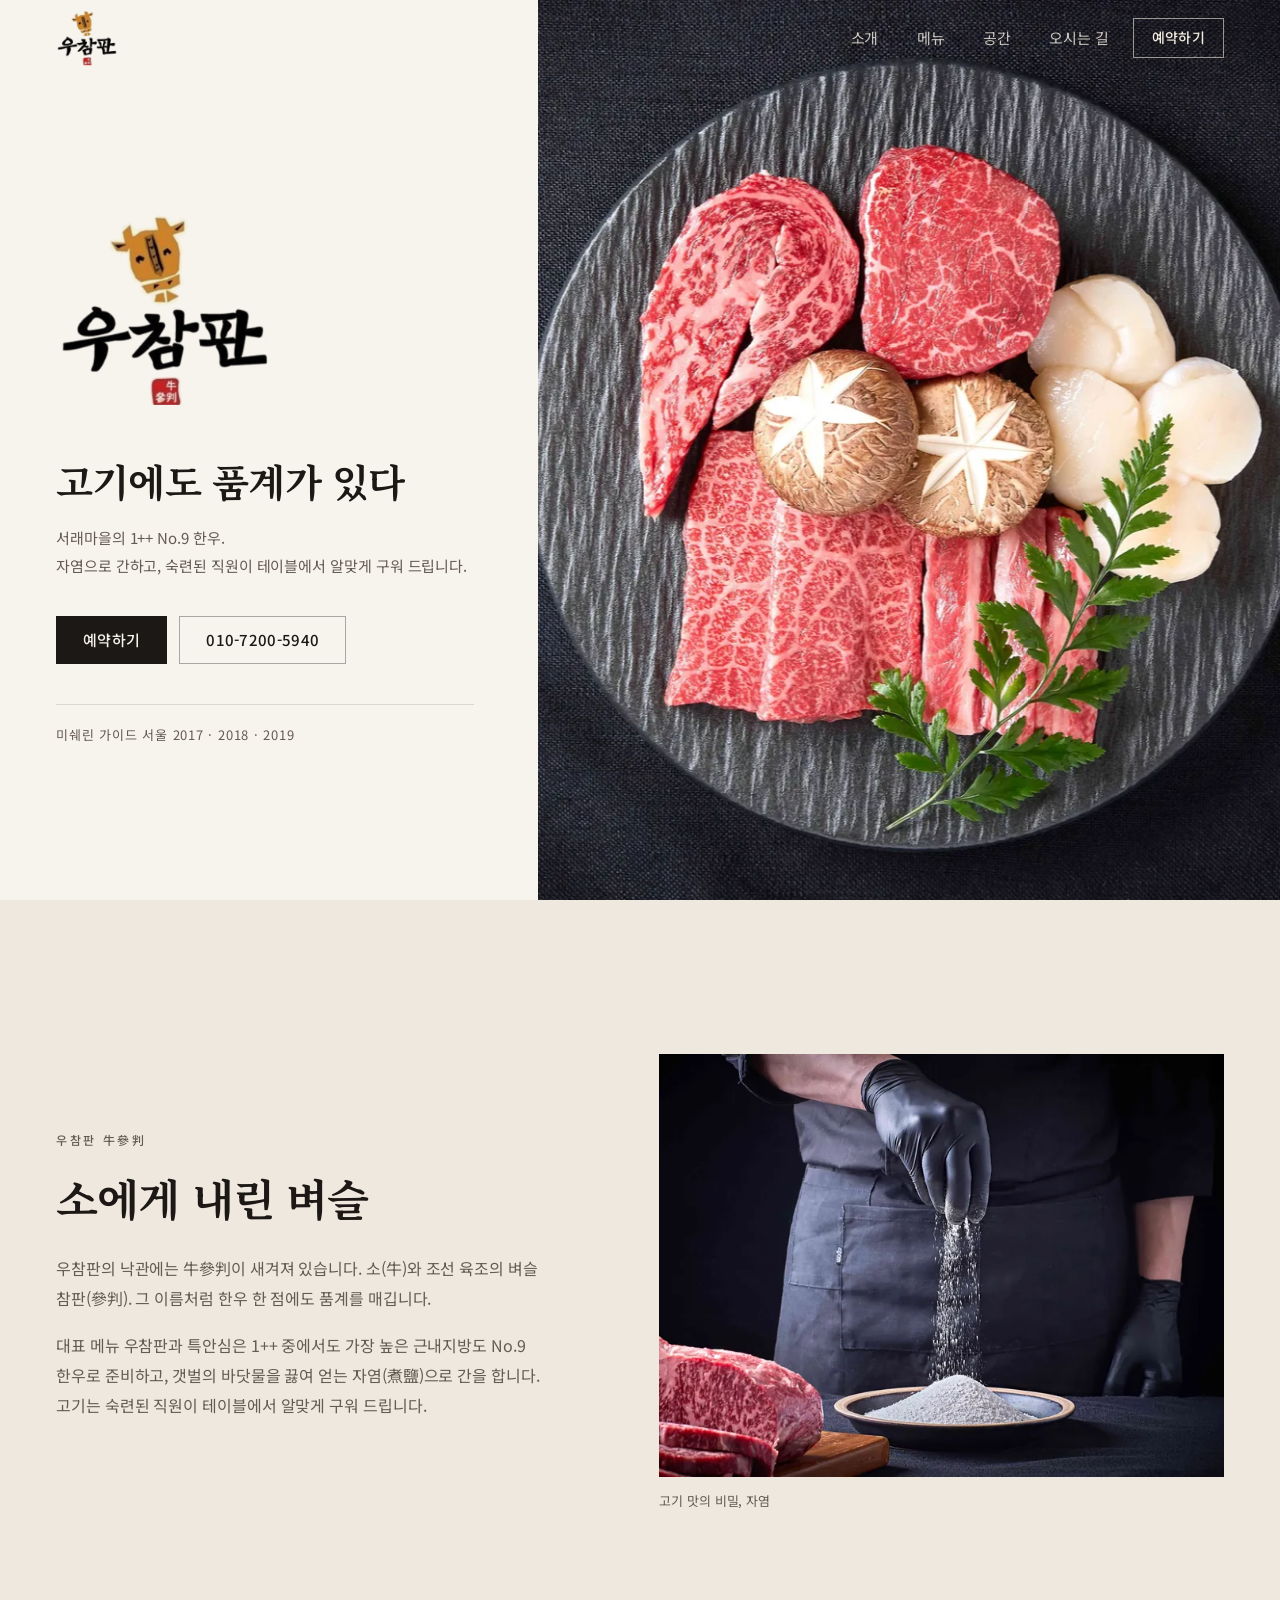
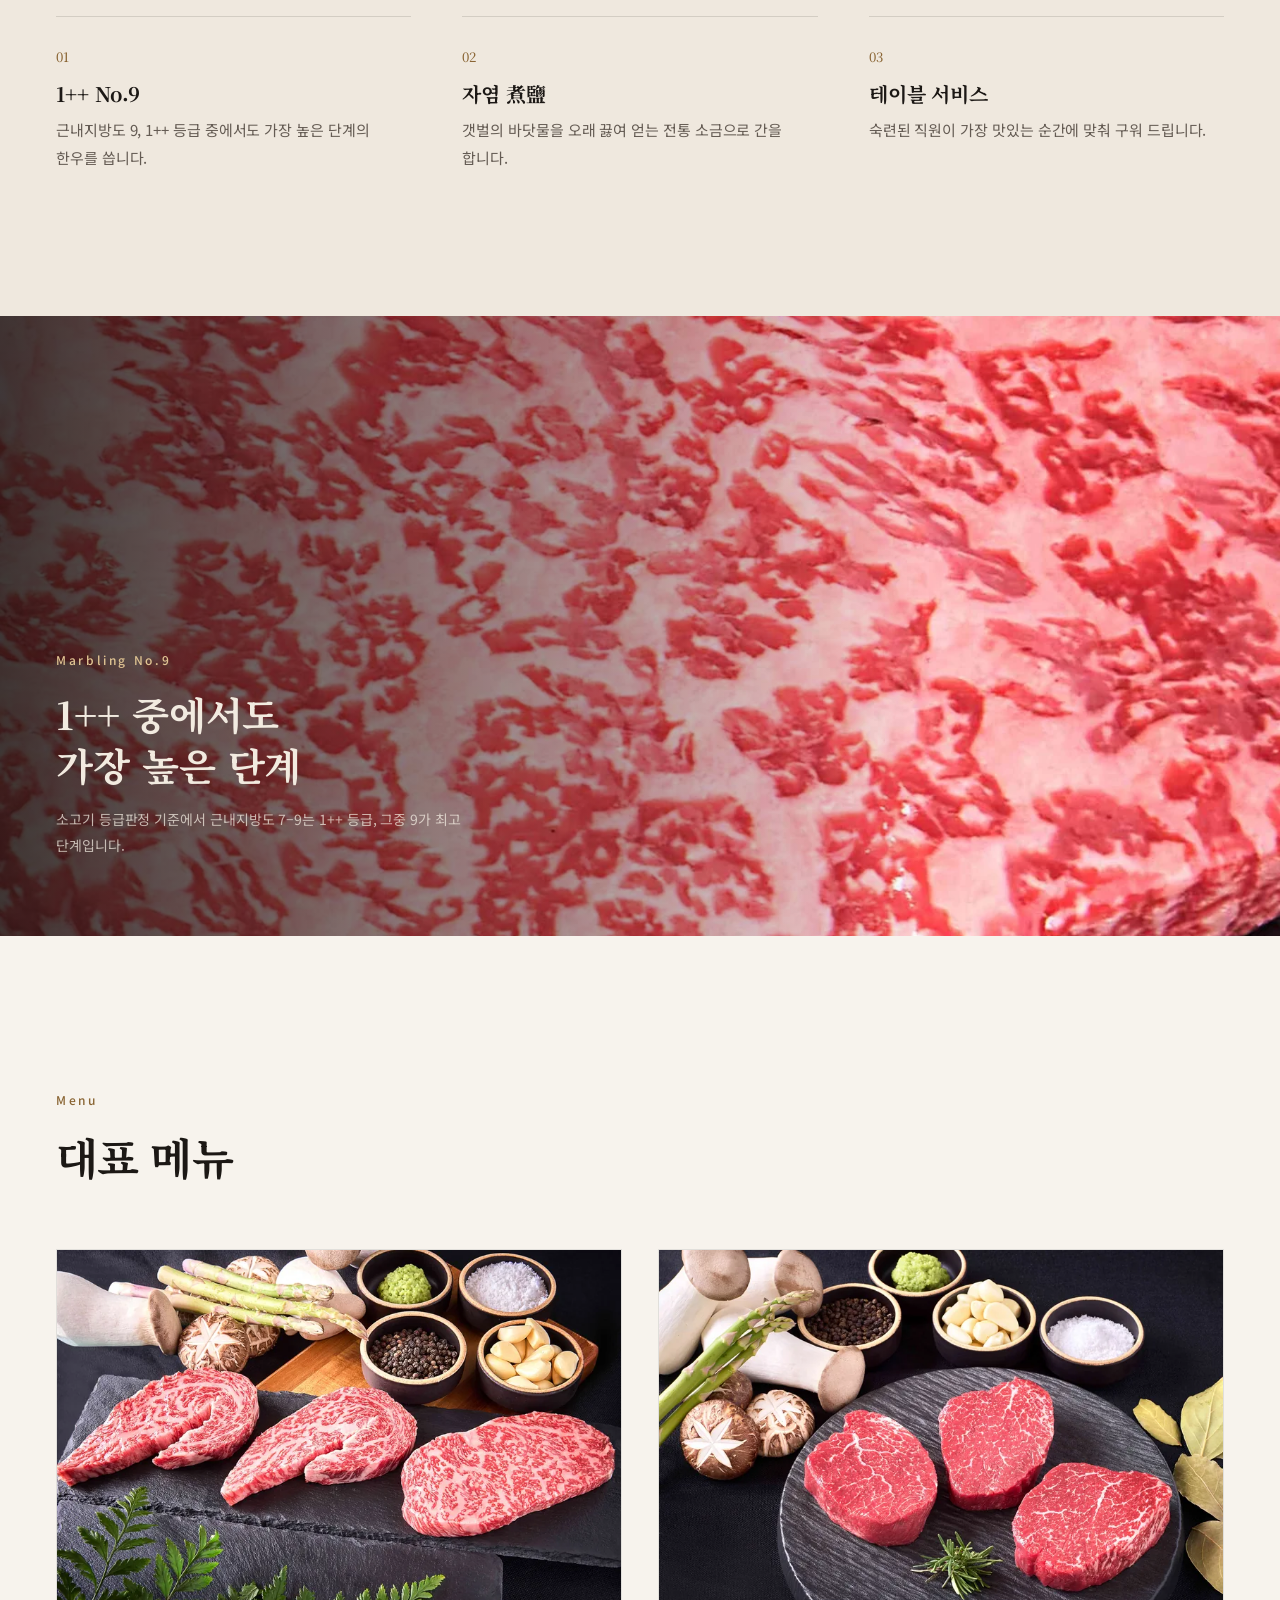
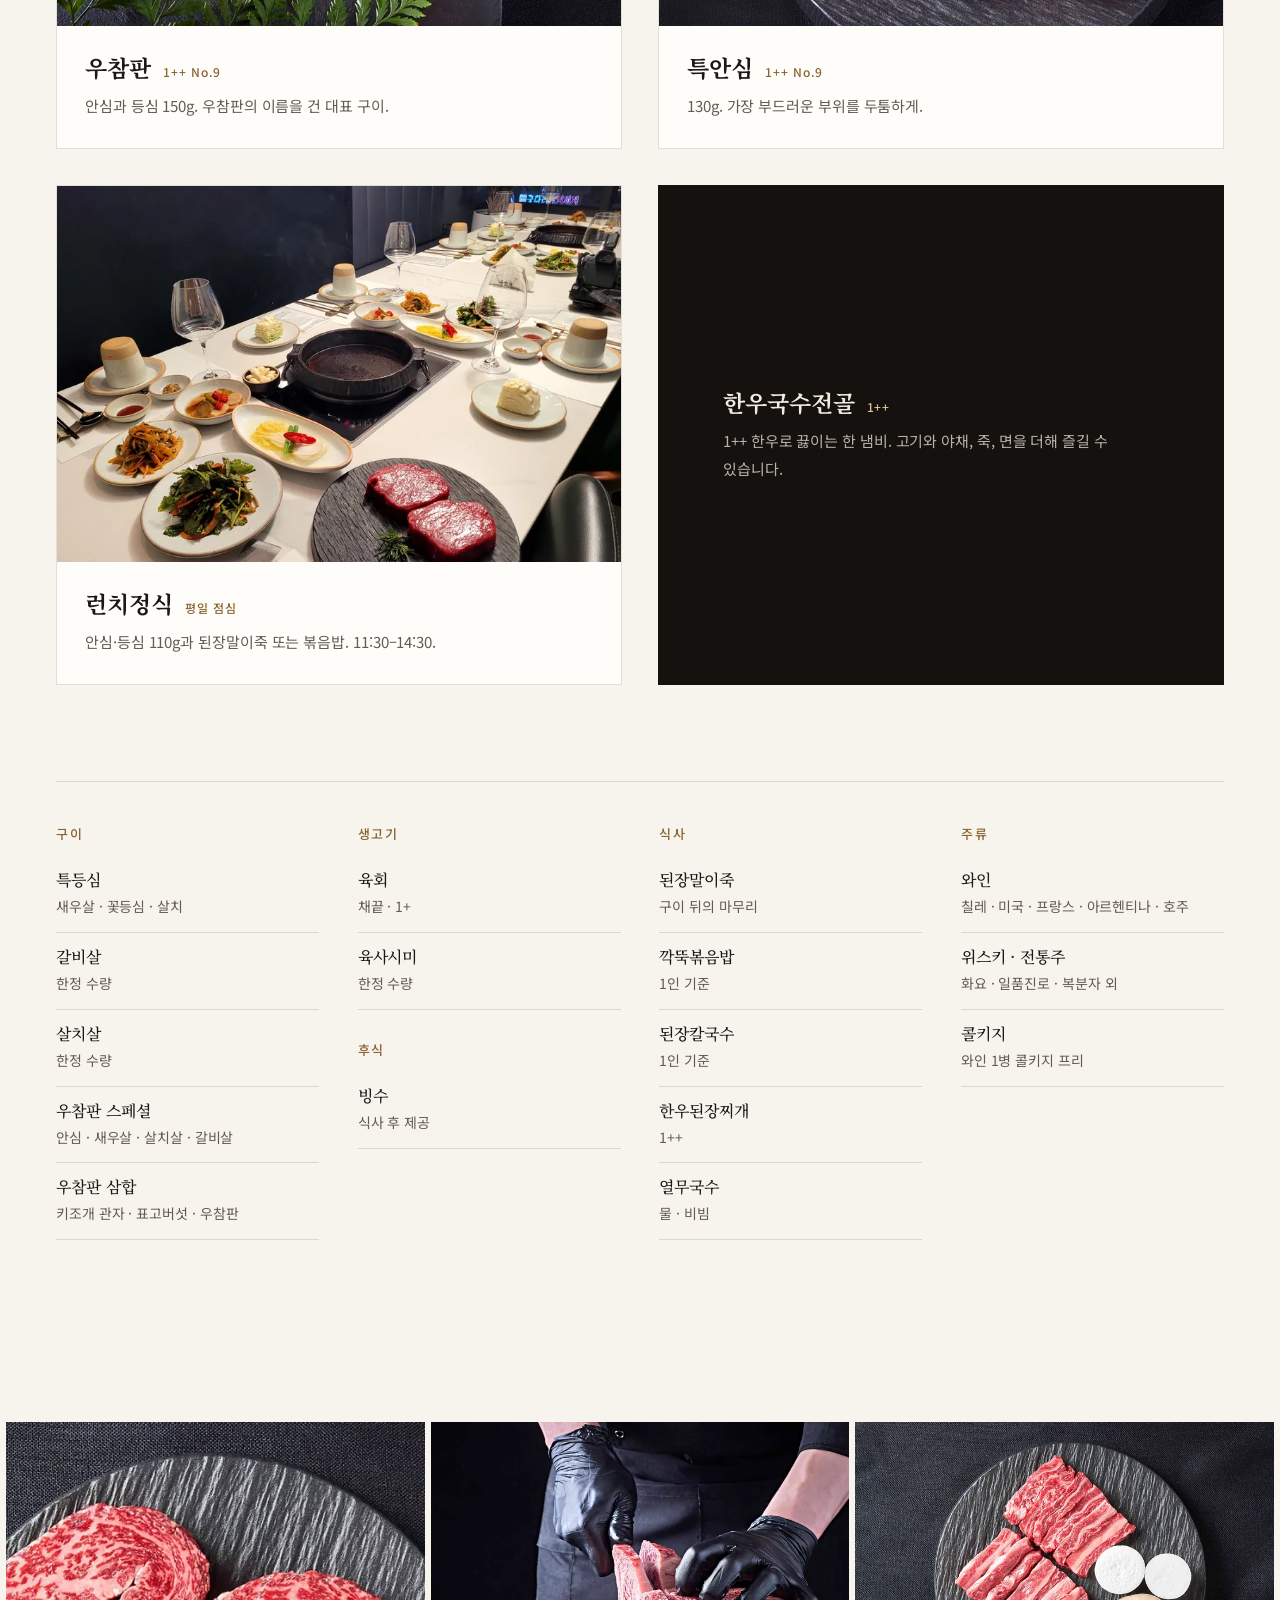
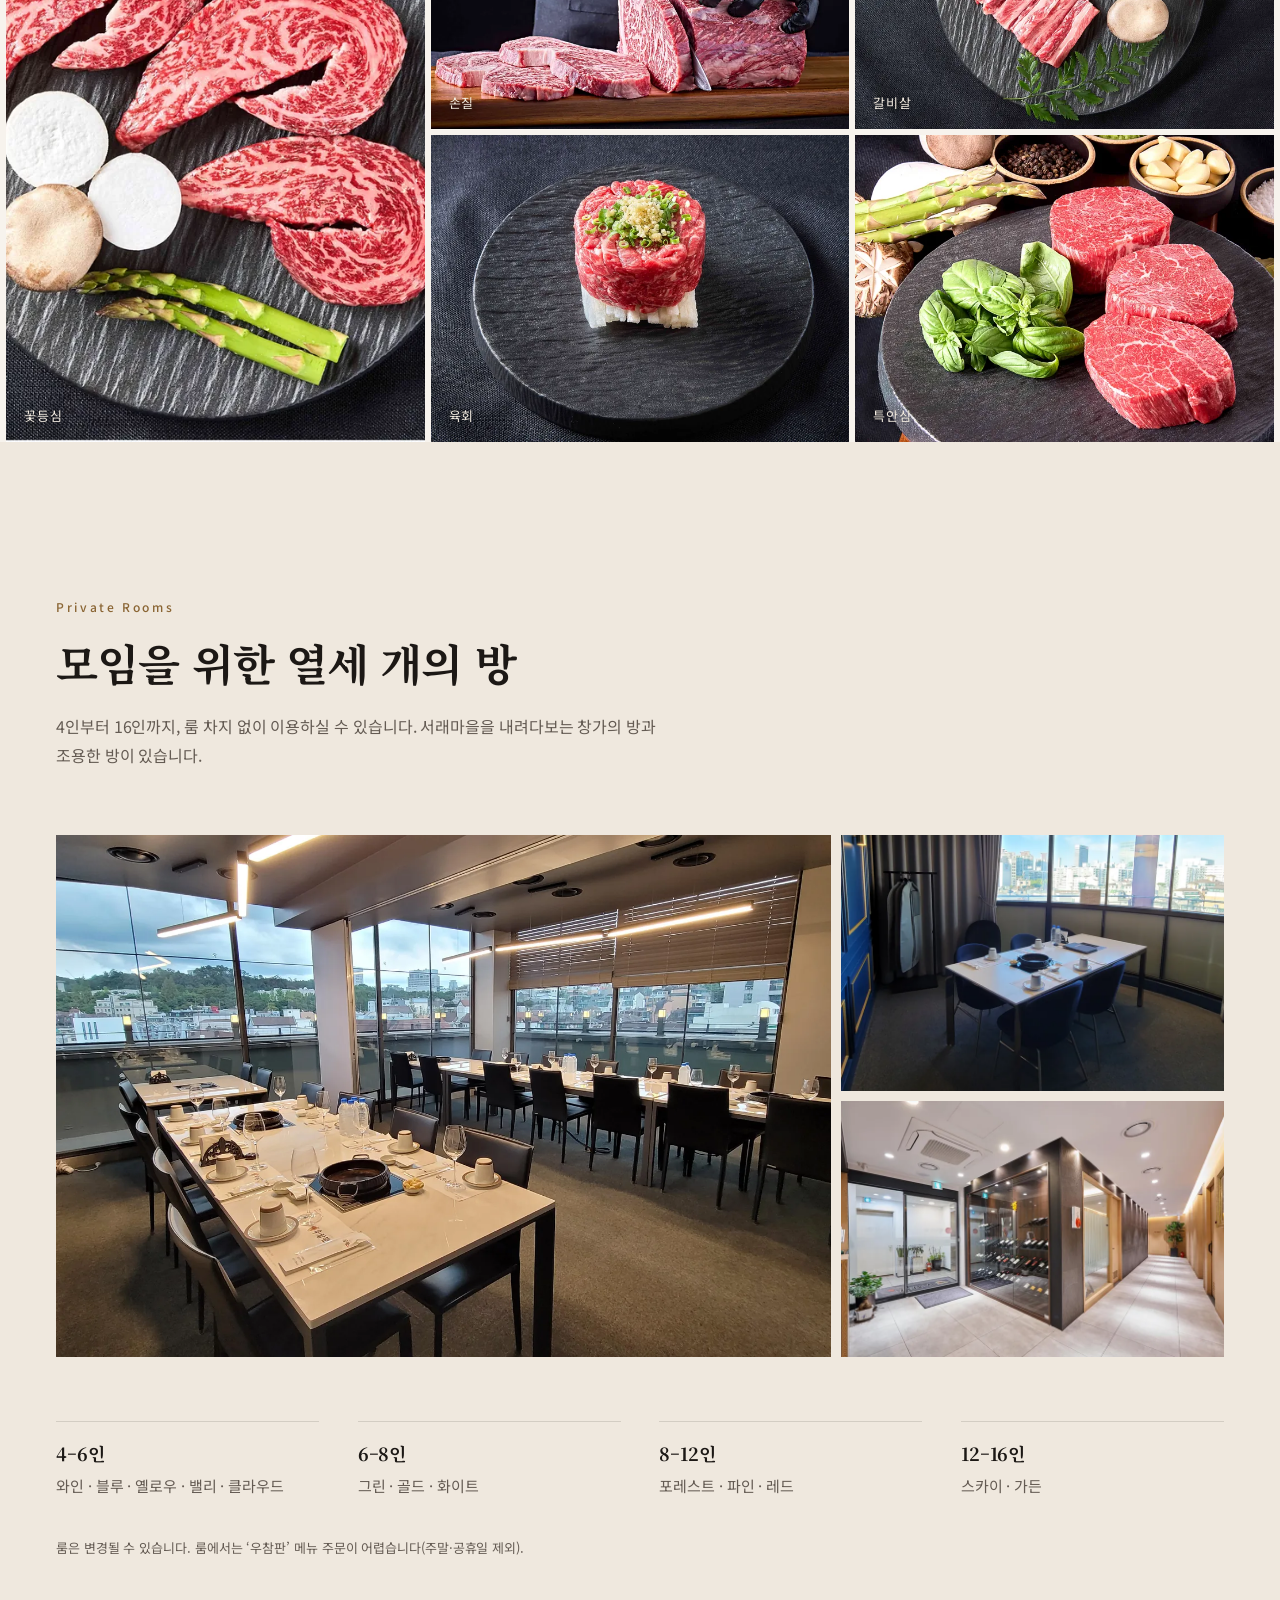
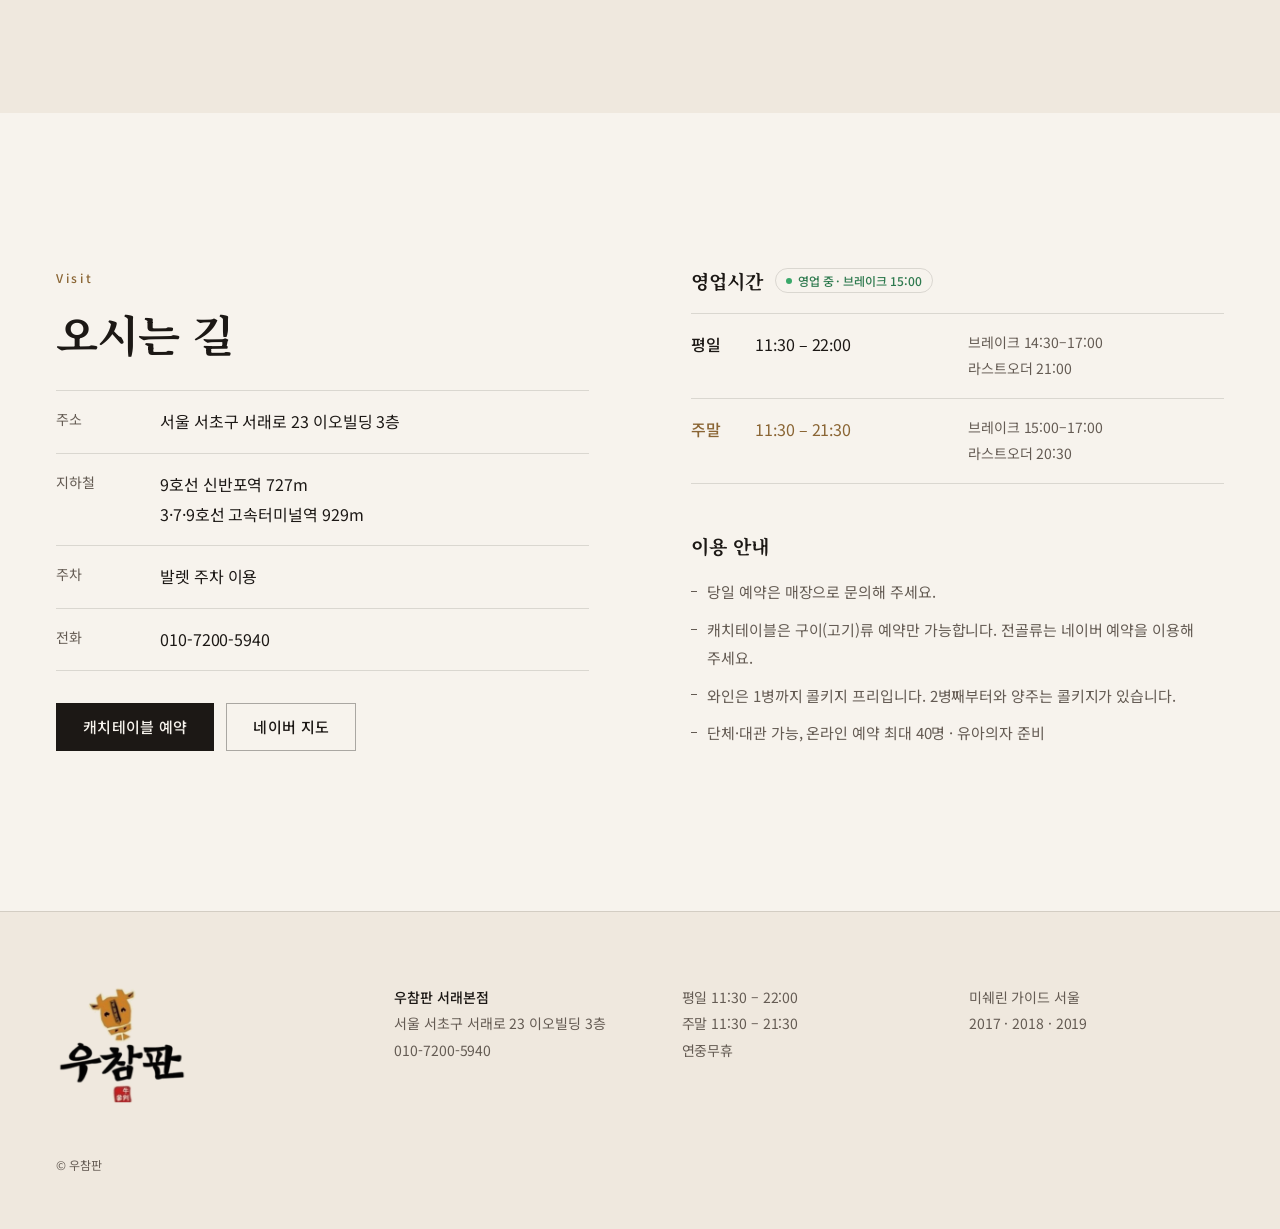
==== commit 76bb501a: "Rebuild the site: clean layout, official logo, the shop's photos - Drop the motion-graphics layer en" ====
--- a/index.html
+++ b/index.html
@@ -2,28 +2,29 @@
 <html lang="ko">
 <head>
 <meta charset="utf-8">
-<script>document.documentElement.classList.add('js')</script>
 <meta name="viewport" content="width=device-width, initial-scale=1, viewport-fit=cover">
 <title>우참판 서래본점 — 서래마을 1++ No.9 한우</title>
 <meta name="description" content="미쉐린 가이드 서울 2017·2018·2019 선정. 서래마을 1++ No.9 한우 전문점 우참판. 자염으로 간하고 숙련된 직원이 알맞게 구워드립니다. 서울 서초구 서래로 23 이오빌딩 3층.">
-<meta name="theme-color" content="#0b0908">
+<meta name="theme-color" content="#f7f3ed">
 <link rel="canonical" href="https://woochampan.com/">
 <meta property="og:type" content="website">
 <meta property="og:site_name" content="우참판">
 <meta property="og:locale" content="ko_KR">
-<meta property="og:title" content="우참판 서래본점 — 고기에도 품계가 있다">
-<meta property="og:description" content="서래마을 1++ No.9 한우 · 미쉐린 가이드 서울 2017·2018·2019 선정">
-<meta property="og:image" content="https://woochampan.com/assets/media/og.jpg">
+<meta property="og:title" content="우참판 서래본점 — 서래마을 1++ No.9 한우">
+<meta property="og:description" content="미쉐린 가이드 서울 2017·2018·2019 선정 · 자염으로 간하고 테이블에서 구워드립니다">
+<meta property="og:url" content="https://woochampan.com/">
+<meta property="og:image" content="https://woochampan.com/assets/img/og.jpg">
 <meta property="og:image:width" content="1200">
 <meta property="og:image:height" content="630">
-<meta property="og:url" content="https://woochampan.com/">
 <meta name="twitter:card" content="summary_large_image">
-<link rel="icon" href="assets/img/seal.svg" type="image/svg+xml">
+<link rel="icon" href="assets/img/favicon.png" type="image/png">
+<link rel="apple-touch-icon" href="assets/img/apple-touch-icon.png">
 <link rel="preconnect" href="https://fonts.googleapis.com">
 <link rel="preconnect" href="https://fonts.gstatic.com" crossorigin>
-<link rel="stylesheet" href="https://fonts.googleapis.com/css2?family=Hahmlet:wght@100..900&family=Instrument+Serif:ital@0;1&family=JetBrains+Mono:wght@400;500;700&family=Noto+Sans+KR:wght@400;500;700&family=Noto+Serif+KR:wght@500;700;900&display=swap">
+<link rel="stylesheet" href="https://fonts.googleapis.com/css2?family=Noto+Sans+KR:wght@400;500;700&family=Noto+Serif+KR:wght@500;700&display=swap">
+<link rel="preload" as="image" href="assets/img/photo/platter-1400.webp" imagesrcset="assets/img/photo/platter-1400.webp 1400w, assets/img/photo/platter-2400.webp 2400w" imagesizes="(max-width: 900px) 100vw, 58vw" fetchpriority="high">
 <link rel="stylesheet" href="assets/css/site.css">
-<noscript><style>.loader{display:none}</style></noscript>
+<script>document.documentElement.classList.add('js')</script>
 <script type="application/ld+json">
 {
   "@context": "https://schema.org",
@@ -31,10 +32,10 @@
   "name": "우참판 서래본점",
   "alternateName": "Woochampan",
   "url": "https://woochampan.com/",
+  "logo": "https://woochampan.com/assets/img/logo.png",
+  "image": "https://woochampan.com/assets/img/og.jpg",
   "telephone": "+82-10-7200-5940",
-  "servesCuisine": ["한우", "Korean BBQ", "소고기구이"],
-  "priceRange": "₩₩₩",
-  "image": "https://woochampan.com/assets/media/og.jpg",
+  "servesCuisine": ["한우", "소고기구이", "Korean BBQ"],
   "address": { "@type": "PostalAddress", "streetAddress": "서래로 23 이오빌딩 3층", "addressLocality": "서초구", "addressRegion": "서울특별시", "addressCountry": "KR" },
   "geo": { "@type": "GeoCoordinates", "latitude": 37.4971055, "longitude": 126.9980985 },
   "openingHoursSpecification": [
@@ -50,358 +51,240 @@
 <body>
 <a class="skip" href="#main">본문 바로가기</a>
 
-<!-- preloader: the seal stamps, then lifts -->
-<div class="loader" aria-hidden="true">
-  <div class="loader__seal"><span>牛</span></div>
-  <div class="loader__bar"><i></i></div>
-</div>
-
-<header class="nav" data-nav>
-  <a class="nav__brand" href="#top" aria-label="우참판 처음으로">
-    <span class="seal seal--sm" aria-hidden="true">牛</span>
-    <span class="nav__word">우참판</span>
-    <span class="nav__sub mono">SEORAE</span>
+<header class="hd" data-header>
+  <a class="hd__logo" href="#top" aria-label="우참판 처음으로">
+    <img src="assets/img/logo.png" alt="우참판" width="559" height="520">
   </a>
-  <nav class="nav__links" aria-label="주요 메뉴">
-    <a href="#story">이야기</a>
-    <a href="#grade">1++ No.9</a>
-    <a href="#grill">굽기</a>
+  <nav class="hd__nav" id="site-nav" aria-label="주요 메뉴">
+    <a href="#about">소개</a>
     <a href="#menu">메뉴</a>
-    <a href="#rooms">공간</a>
+    <a href="#space">공간</a>
     <a href="#visit">오시는 길</a>
-    <a href="#reel">쇼릴</a>
   </nav>
-  <div class="nav__cta">
-    <span class="nav__status mono" data-open-status>—</span>
-    <a class="btn btn--seal" href="https://app.catchtable.co.kr/ct/shop/woochampan" target="_blank" rel="noopener">예약하기</a>
-    <button class="nav__burger" aria-label="메뉴 열기" aria-expanded="false" data-burger><i></i><i></i></button>
+  <div class="hd__end">
+    <a class="btn btn--sm" href="https://app.catchtable.co.kr/ct/shop/woochampan" target="_blank" rel="noopener">예약하기</a>
+    <button class="hd__toggle" type="button" aria-controls="site-nav" aria-expanded="false" aria-label="메뉴 열기" data-menu-toggle><span></span><span></span></button>
   </div>
 </header>
 
 <main id="main">
 
-<!-- HERO ------------------------------------------------------------- -->
-<section class="hero" id="top">
-  <video class="hero__video" data-hero-video autoplay muted loop playsinline preload="auto" poster="assets/media/hero-poster.jpg" aria-hidden="true">
-    <source src="assets/media/showreel-hero.mp4" type="video/mp4" media="(prefers-reduced-motion: no-preference)">
-  </video>
-  <div class="hero__shade"></div>
-  <div class="hud" aria-hidden="true">
-    <i class="hud__c hud__c--tl"></i><i class="hud__c hud__c--tr"></i><i class="hud__c hud__c--bl"></i><i class="hud__c hud__c--br"></i>
-    <div class="hud__tl mono"><b>WOOCHAMPAN</b><span>SHOWREEL ’26 — 우참판 서래본점</span></div>
-    <div class="hud__tr mono"><b><i class="rec"></i><span data-tc>TC 00:00:00:00</span></b><span data-chapter>01 / 03 — THE PLATE</span></div>
-    <div class="hud__br mono"><b>37.4971° N &nbsp; 126.9981° E</b><span>SEORAE-RO 23 · SEOCHO-GU · SEOUL</span></div>
-    <div class="hud__bar"><i data-tc-bar></i></div>
+  <section class="hero" id="top">
+    <div class="hero__text">
+      <img class="hero__logo" src="assets/img/logo.png" alt="우참판" width="559" height="520" fetchpriority="high">
+      <h1 class="hero__title">고기에도 품계가 있다</h1>
+      <p class="hero__lede">서래마을의 1++ No.9 한우.<br>자염으로 간하고, 숙련된 직원이 테이블에서 알맞게 구워 드립니다.</p>
+      <div class="hero__actions">
+        <a class="btn" href="https://app.catchtable.co.kr/ct/shop/woochampan" target="_blank" rel="noopener">예약하기</a>
+        <a class="btn btn--ghost" href="tel:01072005940">010-7200-5940</a>
+      </div>
+      <p class="hero__note">미쉐린 가이드 서울 2017 · 2018 · 2019</p>
+    </div>
+    <div class="hero__media">
+      <img src="assets/img/photo/platter-1400.webp"
+           srcset="assets/img/photo/platter-1400.webp 1400w, assets/img/photo/platter-2400.webp 2400w"
+           sizes="(max-width: 900px) 100vw, 58vw" width="2400" height="1601" fetchpriority="high"
+           alt="물결무늬 검은 석판 위에 올린 한우와 별 모양 칼집을 낸 표고버섯, 관자">
+    </div>
+  </section>
+
+  <section class="about alt" id="about">
+    <div class="wrap about__grid">
+      <div class="about__text" data-reveal>
+        <p class="eyebrow">우참판 牛參判</p>
+        <h2 class="h2">소에게 내린 벼슬</h2>
+        <p>우참판의 낙관에는 牛參判이 새겨져 있습니다. 소(牛)와 조선 육조의 벼슬 참판(參判). 그 이름처럼 한우 한 점에도 품계를 매깁니다.</p>
+        <p>대표 메뉴 우참판과 특안심은 1++ 중에서도 가장 높은 근내지방도 No.9 한우로 준비하고, 갯벌의 바닷물을 끓여 얻는 자염(煮鹽)으로 간을 합니다. 고기는 숙련된 직원이 테이블에서 알맞게 구워 드립니다.</p>
+      </div>
+      <figure class="about__photo" data-reveal>
+        <img src="assets/img/photo/salt-1400.webp" srcset="assets/img/photo/salt-800.webp 800w, assets/img/photo/salt-1400.webp 1400w" sizes="(max-width: 900px) 100vw, 50vw" width="1400" height="934" loading="lazy" decoding="async" alt="셰프가 마블링 좋은 한우 위로 소금을 뿌리는 모습">
+        <figcaption>고기 맛의 비밀, 자염</figcaption>
+      </figure>
+    </div>
+    <ul class="wrap pillars">
+      <li data-reveal><span class="pillars__no">01</span><h3>1++ No.9</h3><p>근내지방도 9, 1++ 등급 중에서도 가장 높은 단계의 한우를 씁니다.</p></li>
+      <li data-reveal><span class="pillars__no">02</span><h3>자염 煮鹽</h3><p>갯벌의 바닷물을 오래 끓여 얻는 전통 소금으로 간을 합니다.</p></li>
+      <li data-reveal><span class="pillars__no">03</span><h3>테이블 서비스</h3><p>숙련된 직원이 가장 맛있는 순간에 맞춰 구워 드립니다.</p></li>
+    </ul>
+  </section>
+
+  <section class="marble" aria-label="근내지방도 No.9 마블링">
+    <img src="assets/img/photo/macro-1400.webp" srcset="assets/img/photo/macro-1400.webp 1400w, assets/img/photo/macro-2400.webp 2400w" sizes="100vw" width="2400" height="1350" loading="lazy" decoding="async" alt="1++ No.9 한우 등심의 촘촘한 마블링 접사">
+    <div class="marble__cap wrap" data-reveal>
+      <p class="eyebrow">Marbling No.9</p>
+      <p class="marble__title">1++ 중에서도<br>가장 높은 단계</p>
+      <p class="marble__small">소고기 등급판정 기준에서 근내지방도 7–9는 1++ 등급, 그중 9가 최고 단계입니다.</p>
+    </div>
+  </section>
+
+  <section class="menu" id="menu">
+    <div class="wrap">
+      <header class="sec-head" data-reveal>
+        <p class="eyebrow">Menu</p>
+        <h2 class="h2">대표 메뉴</h2>
+      </header>
+      <div class="dishes">
+        <article class="dish" data-reveal>
+          <div class="dish__img"><img src="assets/img/photo/sirloin-800.webp" srcset="assets/img/photo/sirloin-800.webp 800w, assets/img/photo/sirloin-1400.webp 1400w" sizes="(max-width: 900px) 100vw, 50vw" width="1400" height="934" loading="lazy" decoding="async" alt="석판 위의 1++ 한우 등심 세 점"></div>
+          <div class="dish__body">
+            <h3>우참판 <span class="tag">1++ No.9</span></h3>
+            <p>안심과 등심 150g. 우참판의 이름을 건 대표 구이.</p>
+          </div>
+        </article>
+        <article class="dish" data-reveal>
+          <div class="dish__img"><img src="assets/img/photo/tenderloin-800.webp" srcset="assets/img/photo/tenderloin-800.webp 800w, assets/img/photo/tenderloin-1400.webp 1400w" sizes="(max-width: 900px) 100vw, 50vw" width="1400" height="934" loading="lazy" decoding="async" alt="두툼하게 썬 특안심 세 점과 로즈메리"></div>
+          <div class="dish__body">
+            <h3>특안심 <span class="tag">1++ No.9</span></h3>
+            <p>130g. 가장 부드러운 부위를 두툼하게.</p>
+          </div>
+        </article>
+        <article class="dish" data-reveal>
+          <div class="dish__img"><img src="assets/img/photo/table-800.webp" srcset="assets/img/photo/table-800.webp 800w, assets/img/photo/table-1400.webp 1400w" sizes="(max-width: 900px) 100vw, 50vw" width="1400" height="1050" loading="lazy" decoding="async" alt="반찬과 무쇠 불판, 한우가 차려진 테이블"></div>
+          <div class="dish__body">
+            <h3>런치정식 <span class="tag">평일 점심</span></h3>
+            <p>안심·등심 110g과 된장말이죽 또는 볶음밥. 11:30–14:30.</p>
+          </div>
+        </article>
+        <article class="dish dish--text" data-reveal>
+          <div class="dish__body">
+            <h3>한우국수전골 <span class="tag">1++</span></h3>
+            <p>1++ 한우로 끓이는 한 냄비. 고기와 야채, 죽, 면을 더해 즐길 수 있습니다.</p>
+          </div>
+        </article>
+      </div>
+
+      <div class="menu-list" data-reveal>
+        <div>
+          <h3>구이</h3>
+          <dl>
+            <div><dt>특등심</dt><dd>새우살 · 꽃등심 · 살치</dd></div>
+            <div><dt>갈비살</dt><dd>한정 수량</dd></div>
+            <div><dt>살치살</dt><dd>한정 수량</dd></div>
+            <div><dt>우참판 스페셜</dt><dd>안심 · 새우살 · 살치살 · 갈비살</dd></div>
+            <div><dt>우참판 삼합</dt><dd>키조개 관자 · 표고버섯 · 우참판</dd></div>
+          </dl>
+        </div>
+        <div>
+          <h3>생고기</h3>
+          <dl>
+            <div><dt>육회</dt><dd>채끝 · 1+</dd></div>
+            <div><dt>육사시미</dt><dd>한정 수량</dd></div>
+          </dl>
+          <h3>후식</h3>
+          <dl>
+            <div><dt>빙수</dt><dd>식사 후 제공</dd></div>
+          </dl>
+        </div>
+        <div>
+          <h3>식사</h3>
+          <dl>
+            <div><dt>된장말이죽</dt><dd>구이 뒤의 마무리</dd></div>
+            <div><dt>깍뚝볶음밥</dt><dd>1인 기준</dd></div>
+            <div><dt>된장칼국수</dt><dd>1인 기준</dd></div>
+            <div><dt>한우된장찌개</dt><dd>1++</dd></div>
+            <div><dt>열무국수</dt><dd>물 · 비빔</dd></div>
+          </dl>
+        </div>
+        <div>
+          <h3>주류</h3>
+          <dl>
+            <div><dt>와인</dt><dd>칠레 · 미국 · 프랑스 · 아르헨티나 · 호주</dd></div>
+            <div><dt>위스키 · 전통주</dt><dd>화요 · 일품진로 · 복분자 외</dd></div>
+            <div><dt>콜키지</dt><dd>와인 1병 콜키지 프리</dd></div>
+          </dl>
+        </div>
+      </div>
+    </div>
+  </section>
+
+  <section class="gallery" aria-label="사진">
+    <figure class="g g--tall" data-reveal><img src="assets/img/photo/kkot-800.webp" srcset="assets/img/photo/kkot-800.webp 800w, assets/img/photo/kkot-1400.webp 1400w" sizes="(max-width: 900px) 100vw, 33vw" width="1400" height="1260" loading="lazy" decoding="async" alt="꽃등심과 새송이, 아스파라거스를 올린 석판"><figcaption>꽃등심</figcaption></figure>
+    <figure class="g" data-reveal><img src="assets/img/photo/slice-800.webp" srcset="assets/img/photo/slice-800.webp 800w, assets/img/photo/slice-1400.webp 1400w" sizes="(max-width: 900px) 100vw, 33vw" width="1400" height="934" loading="lazy" decoding="async" alt="한우를 두툼하게 손질하는 모습"><figcaption>손질</figcaption></figure>
+    <figure class="g" data-reveal><img src="assets/img/photo/galbi-800.webp" srcset="assets/img/photo/galbi-800.webp 800w, assets/img/photo/galbi-1400.webp 1400w" sizes="(max-width: 900px) 100vw, 33vw" width="1400" height="934" loading="lazy" decoding="async" alt="석판 위의 갈비살"><figcaption>갈비살</figcaption></figure>
+    <figure class="g" data-reveal><img src="assets/img/photo/yukhoe-800.webp" srcset="assets/img/photo/yukhoe-800.webp 800w, assets/img/photo/yukhoe-1400.webp 1400w" sizes="(max-width: 900px) 100vw, 33vw" width="1400" height="934" loading="lazy" decoding="async" alt="무채 위에 올린 육회"><figcaption>육회</figcaption></figure>
+    <figure class="g" data-reveal><img src="assets/img/photo/medallions-800.webp" srcset="assets/img/photo/medallions-800.webp 800w, assets/img/photo/medallions-1400.webp 1400w" sizes="(max-width: 900px) 100vw, 33vw" width="1400" height="934" loading="lazy" decoding="async" alt="바질과 함께 놓인 특안심"><figcaption>특안심</figcaption></figure>
+  </section>
+
+  <section class="space alt" id="space">
+    <div class="wrap">
+      <header class="sec-head" data-reveal>
+        <p class="eyebrow">Private Rooms</p>
+        <h2 class="h2">모임을 위한 열세 개의 방</h2>
+        <p class="sec-head__lede">4인부터 16인까지, 룸 차지 없이 이용하실 수 있습니다. 서래마을을 내려다보는 창가의 방과 조용한 방이 있습니다.</p>
+      </header>
+      <div class="rooms-photos">
+        <figure class="rp rp--wide" data-reveal><img src="assets/img/photo/room-a-1400.webp" srcset="assets/img/photo/room-a-800.webp 800w, assets/img/photo/room-a-1400.webp 1400w" sizes="(max-width: 900px) 100vw, 66vw" width="1400" height="1050" loading="lazy" decoding="async" alt="창밖으로 서래마을이 보이는 단체 룸"></figure>
+        <figure class="rp" data-reveal><img src="assets/img/photo/room-b-800.webp" srcset="assets/img/photo/room-b-800.webp 800w, assets/img/photo/room-b-1400.webp 1400w" sizes="(max-width: 900px) 100vw, 33vw" width="1400" height="1162" loading="lazy" decoding="async" alt="통창이 있는 프라이빗 룸"></figure>
+        <figure class="rp" data-reveal><img src="assets/img/photo/entrance-800.webp" srcset="assets/img/photo/entrance-800.webp 800w, assets/img/photo/entrance-1400.webp 1400w" sizes="(max-width: 900px) 100vw, 33vw" width="1400" height="906" loading="lazy" decoding="async" alt="와인 셀러가 있는 입구 복도"></figure>
+      </div>
+      <dl class="rooms" data-reveal>
+        <div><dt>4–6인</dt><dd>와인 · 블루 · 옐로우 · 밸리 · 클라우드</dd></div>
+        <div><dt>6–8인</dt><dd>그린 · 골드 · 화이트</dd></div>
+        <div><dt>8–12인</dt><dd>포레스트 · 파인 · 레드</dd></div>
+        <div><dt>12–16인</dt><dd>스카이 · 가든</dd></div>
+      </dl>
+      <p class="note">룸은 변경될 수 있습니다. 룸에서는 ‘우참판’ 메뉴 주문이 어렵습니다(주말·공휴일 제외).</p>
+    </div>
+  </section>
+
+  <section class="visit" id="visit">
+    <div class="wrap visit__grid">
+      <div data-reveal>
+        <p class="eyebrow">Visit</p>
+        <h2 class="h2">오시는 길</h2>
+        <dl class="info">
+          <div><dt>주소</dt><dd>서울 서초구 서래로 23 이오빌딩 3층</dd></div>
+          <div><dt>지하철</dt><dd>9호선 신반포역 727m<br>3·7·9호선 고속터미널역 929m</dd></div>
+          <div><dt>주차</dt><dd>발렛 주차 이용</dd></div>
+          <div><dt>전화</dt><dd><a href="tel:01072005940">010-7200-5940</a></dd></div>
+        </dl>
+        <div class="visit__actions">
+          <a class="btn" href="https://app.catchtable.co.kr/ct/shop/woochampan" target="_blank" rel="noopener">캐치테이블 예약</a>
+          <a class="btn btn--ghost" href="https://map.naver.com/p/search/%EC%9A%B0%EC%B0%B8%ED%8C%90" target="_blank" rel="noopener">네이버 지도</a>
+        </div>
+      </div>
+      <div data-reveal>
+        <h3 class="h3">영업시간 <span class="status" data-status>연중무휴</span></h3>
+        <table class="hours">
+          <tbody>
+            <tr data-days="1,2,3,4,5"><th scope="row">평일</th><td>11:30 – 22:00</td><td>브레이크 14:30–17:00<br>라스트오더 21:00</td></tr>
+            <tr data-days="0,6"><th scope="row">주말</th><td>11:30 – 21:30</td><td>브레이크 15:00–17:00<br>라스트오더 20:30</td></tr>
+          </tbody>
+        </table>
+        <h3 class="h3">이용 안내</h3>
+        <ul class="notes">
+          <li>당일 예약은 매장으로 문의해 주세요.</li>
+          <li>캐치테이블은 구이(고기)류 예약만 가능합니다. 전골류는 네이버 예약을 이용해 주세요.</li>
+          <li>와인은 1병까지 콜키지 프리입니다. 2병째부터와 양주는 콜키지가 있습니다.</li>
+          <li>단체·대관 가능, 온라인 예약 최대 40명 · 유아의자 준비</li>
+        </ul>
+      </div>
+    </div>
+  </section>
+
+</main>
+
+<footer class="ft">
+  <div class="wrap ft__grid">
+    <img class="ft__logo" src="assets/img/logo.png" alt="우참판" width="559" height="520" loading="lazy">
+    <div class="ft__info">
+      <p><strong>우참판 서래본점</strong></p>
+      <p>서울 서초구 서래로 23 이오빌딩 3층</p>
+      <p><a href="tel:01072005940">010-7200-5940</a></p>
+    </div>
+    <div class="ft__info">
+      <p>평일 11:30 – 22:00</p>
+      <p>주말 11:30 – 21:30</p>
+      <p>연중무휴</p>
+    </div>
+    <div class="ft__info">
+      <p>미쉐린 가이드 서울</p>
+      <p>2017 · 2018 · 2019</p>
+    </div>
   </div>
-  <div class="hero__inner">
-    <p class="kicker mono" data-reveal>미쉐린 가이드 서울 2017 · 2018 · 2019 선정</p>
-    <h1 class="hero__title" aria-label="고기에도 품계가 있다">
-      <span class="hero__line hero__line--light" data-split>고기에도</span>
-      <span class="hero__line" data-weight><span class="ruby" aria-hidden="true"><i><span>品</span></i><i><span>階</span></i></span>품계가 있다</span>
-    </h1>
-    <p class="hero__lede" data-reveal>서래마을의 1++ No.9 한우. 자염으로 간하고,<br class="br-md"> 숙련된 직원이 가장 알맞게 구워 드립니다.</p>
-    <div class="hero__ctas" data-reveal>
-      <a class="btn btn--seal btn--lg" href="https://app.catchtable.co.kr/ct/shop/woochampan" target="_blank" rel="noopener">캐치테이블 예약</a>
-      <button class="btn btn--ghost btn--lg" data-play-reel="0"><span class="play" aria-hidden="true"></span>쇼릴 보기 <small class="mono">0:36 · SOUND ON</small></button>
-    </div>
-  </div>
-  <a class="hero__scroll mono" href="#stats">SCROLL<i></i></a>
-  <button class="hero__motion mono" data-motion-toggle aria-pressed="false"><i aria-hidden="true"></i><span>모션 정지</span></button>
-</section>
-
-<!-- MARQUEE ---------------------------------------------------------- -->
-<div class="marquee" aria-hidden="true">
-  <div class="marquee__track">
-    <span>1++ No.9 한우</span><b>·</b><span>자염 煮鹽</span><b>·</b><span>MICHELIN GUIDE SEOUL 2017 · 2018 · 2019</span><b>·</b><span>서래마을</span><b>·</b><span>프라이빗 룸 13</span><b>·</b><span>GRILLED TABLESIDE</span><b>·</b>
-    <span>1++ No.9 한우</span><b>·</b><span>자염 煮鹽</span><b>·</b><span>MICHELIN GUIDE SEOUL 2017 · 2018 · 2019</span><b>·</b><span>서래마을</span><b>·</b><span>프라이빗 룸 13</span><b>·</b><span>GRILLED TABLESIDE</span><b>·</b>
-  </div>
-</div>
-
-<!-- STATS ------------------------------------------------------------ -->
-<section class="stats" id="stats" aria-label="우참판 한눈에 보기">
-  <div class="stat" data-reveal><b class="stat__num"><span>1++</span><em>No.9</em></b><span class="stat__label">근내지방도 최고 단계 한우<br><small class="mono">우참판 · 특안심 · 런치정식</small></span></div>
-  <div class="stat" data-reveal><b class="stat__num"><span data-count="2017" data-count-from="1990">2017</span><em>–19</em></b><span class="stat__label">미쉐린 가이드 서울<br><small class="mono">3년 연속 선정</small></span></div>
-  <div class="stat" data-reveal><b class="stat__num"><span data-count="4.7" data-decimals="1">4.7</span><em>/5</em></b><span class="stat__label">캐치테이블 평점 · 맛 4.8<br><small class="mono">리뷰 1,107 · 2026.11 기준</small></span></div>
-  <div class="stat" data-reveal><b class="stat__num"><span data-count="13">13</span><em>rooms</em></b><span class="stat__label">4인부터 16인까지<br><small class="mono">프라이빗 룸 · 룸 차지 없음</small></span></div>
-</section>
-
-<!-- STORY ------------------------------------------------------------ -->
-<section class="story" id="story">
-  <div class="story__seal" aria-hidden="true">
-    <div class="seal seal--xl" data-stamp>牛</div>
-    <p class="story__hanja">牛 · 參 · 判</p>
-  </div>
-  <div class="story__text">
-    <p class="label mono" data-reveal>01 — 이름</p>
-    <h2 class="h2" data-split>소에게 내린 벼슬,<br>우참판</h2>
-    <p class="body" data-reveal>우참판을 牛參判으로 읽어 봅니다. 참판(參判)은 조선 육조의 종2품 벼슬. 그렇게 읽고 나면 한우 한 점에도 품계가 보입니다. 대표 메뉴 우참판과 특안심은 1++ 중에서도 가장 높은 근내지방도, No.9 한우로 준비하고, 갯벌의 바닷물을 끓여 얻은 자염으로 간을 합니다.</p>
-    <p class="body" data-reveal>고기는 테이블에서 숙련된 직원이 알맞게 구워 드립니다. 손님은 대화에만 집중하시면 됩니다.</p>
-    <ul class="story__facts mono" data-reveal>
-      <li><b>2017 · 2018 · 2019</b> 미쉐린 가이드 서울</li>
-      <li><b>서래마을</b> 서울 서초구 서래로 23</li>
-    </ul>
-  </div>
-</section>
-
-<!-- 1++ No.9 --------------------------------------------------------- -->
-<section class="grade" id="grade">
-  <div class="grade__head">
-    <p class="label mono" data-reveal>02 — 등급</p>
-    <h2 class="h2" data-split>1++ 중에서도,<br><em>No.9</em></h2>
-    <p class="body" data-reveal>근내지방도는 살코기 사이사이 박힌 지방의 정도를 1부터 9까지 나눈 기준입니다. 1++ 등급은 7부터 9까지, 그 가운데 가장 높은 단계가 No.9입니다.</p>
-    <p class="fineprint mono grade__src" data-reveal>소고기 등급판정 기준(2019.12 개정): 근내지방도 7–9 → 1++ · 6 → 1+ · 4–5 → 1 · 2–3 → 2 · 1 → 3</p>
-  </div>
-  <div class="grade__scale" data-marble-scale>
-    <canvas class="grade__canvas" aria-label="근내지방도 1부터 9까지의 마블링 비교 그래픽" role="img"></canvas>
-    <div class="grade__labels mono" aria-hidden="true">
-      <span>1</span><span>2</span><span>3</span><span>4</span><span>5</span><span>6</span><span>7</span><span>8</span><span class="is-top">9</span>
-    </div>
-    <div class="grade__tiers mono" aria-hidden="true"><span style="grid-column:1/2">3</span><span style="grid-column:2/4">2</span><span style="grid-column:4/6">1</span><span style="grid-column:6/7">1+</span><span class="is-top" style="grid-column:7/10">1++</span></div>
-    <p class="grade__hint mono">HOVER / TAP — 단계를 비교해 보세요</p>
-  </div>
-</section>
-
-<!-- THE PLATE -------------------------------------------------------- -->
-<section class="plate" id="plate">
-  <div class="plate__stage" data-plate>
-    <picture>
-      <source srcset="assets/img/plate-ansim-1600.webp 1600w, assets/img/plate-ansim-1000.webp 1000w" sizes="(max-width: 900px) 100vw, 60vw" type="image/webp">
-      <img class="plate__img" src="assets/img/plate-ansim-1600.jpg" width="1600" height="1600" alt="물결무늬 검은 석판 위에 올린 두툼한 특안심 세 점, 별 모양 칼집을 낸 표고버섯, 새송이, 아스파라거스" loading="lazy" decoding="async">
-    </picture>
-    <div class="callouts" aria-hidden="true">
-      <div class="callout" style="--x:59.5%;--y:30.7%"><i></i><b>특안심</b><span class="mono">1++ No.9 · 130g</span></div>
-      <div class="callout callout--l" style="--x:26.5%;--y:63.1%"><i></i><b>표고버섯</b><span class="mono">STAR CUT</span></div>
-      <div class="callout" style="--x:85%;--y:43.5%"><i></i><b>새송이</b><span class="mono">KING OYSTER</span></div>
-      <div class="callout" style="--x:75%;--y:77.6%"><i></i><b>아스파라거스</b><span class="mono">ASPARAGUS</span></div>
-    </div>
-  </div>
-  <div class="plate__text">
-    <p class="label mono" data-reveal>03 — 한 접시</p>
-    <h2 class="h2" data-split>검은 석판 위의<br>한 접시</h2>
-    <p class="body" data-reveal>물결무늬 석판 위에 두툼하게 썬 특안심을 올리고, 별 모양 칼집을 낸 표고버섯과 새송이, 아스파라거스를 곁들입니다. 굽기 전부터 이미 한 상의 풍경이 됩니다.</p>
-    <p class="fineprint mono" data-reveal>* CG로 재현한 플레이팅 이미지입니다. 실제 구성은 메뉴에 따라 달라집니다.</p>
-  </div>
-</section>
-
-<!-- 자염 -------------------------------------------------------------- -->
-<section class="salt" id="salt">
-  <canvas class="salt__canvas" data-salt aria-hidden="true"></canvas>
-  <div class="salt__inner">
-    <p class="label mono" data-reveal>04 — 간</p>
-    <h2 class="salt__title" data-split>고기 맛의 비밀,<br><b>자염</b><small>煮鹽</small></h2>
-    <p class="body" data-reveal>자염은 갯벌의 바닷물을 오랫동안 끓여 얻는 전통 소금입니다. 우참판은 이 소금 한 꼬집으로 한우 본연의 단맛을 끌어올립니다.</p>
-  </div>
-</section>
-
-<!-- GRILL (sticky scroll sequence) ------------------------------------- -->
-<section class="grill" id="grill" data-grill>
-  <div class="grill__sticky">
-    <canvas class="grill__fire" data-fire aria-hidden="true"></canvas>
-    <div class="grill__frames" aria-hidden="true">
-      <img src="assets/img/grill-raw-1600.webp" alt="" width="1600" height="1600" loading="lazy" decoding="async">
-      <img src="assets/img/grill-seared-1600.webp" alt="" width="1600" height="1600" loading="lazy" decoding="async">
-      <img src="assets/img/grill-cubes-1600.webp" alt="" width="1600" height="1600" loading="lazy" decoding="async">
-    </div>
-    <div class="grill__shade"></div>
-    <div class="grill__text">
-      <p class="label mono">05 — 불</p>
-      <h2 class="h2">숙련된 직원이<br>알맞게 구워드립니다</h2>
-      <ol class="grill__steps">
-        <li><span class="mono">01 RAW</span><b>두툼한 그대로</b><p>달군 불판 위에 특안심을 올립니다.</p></li>
-        <li><span class="mono">02 SEARED</span><b>겉은 먹음직스럽게</b><p>그릴 자국이 선명해질 때까지 한 번에.</p></li>
-        <li><span class="mono">03 READY</span><b>한 입 크기로</b><p>속은 촉촉한 로즈빛, 가장 맛있는 순간에 잘라 드립니다.</p></li>
-      </ol>
-    </div>
-    <div class="grill__progress" aria-hidden="true"><i data-grill-bar></i></div>
-  </div>
-</section>
-
-<!-- MENU ------------------------------------------------------------- -->
-<section class="menu" id="menu">
-  <div class="menu__head">
-    <p class="label mono" data-reveal>06 — 메뉴</p>
-    <h2 class="h2" data-split>우참판의 한 상</h2>
-  </div>
-  <div class="menu__cards">
-    <article class="mcard mcard--hero" data-reveal>
-      <div class="mcard__media"><img src="assets/img/plate-deungsim-1000.webp" alt="꽃등심 결이 살아 있는 등심 세 점과 새송이, 표고버섯을 올린 석판" width="1000" height="1000" loading="lazy" decoding="async"></div>
-      <div class="mcard__body">
-        <p class="mcard__tag mono">SIGNATURE SET</p>
-        <h3>우참판 <small>1++ No.9</small></h3>
-        <p>안심 + 등심 150g. 우참판의 이름을 건 대표 구이.</p>
-        <p class="mcard__price"><b>55,000</b><span class="mono">KRW</span></p>
-      </div>
-    </article>
-    <article class="mcard mcard--verm" data-reveal>
-      <div class="mcard__media mcard__media--round"><img src="assets/img/plate-ansim-crop.webp" alt="마블링이 고운 특안심 한 점" width="800" height="800" loading="lazy" decoding="async"></div>
-      <div class="mcard__body">
-        <p class="mcard__tag mono">PREMIUM TENDERLOIN</p>
-        <h3>특안심 <small>1++ No.9</small></h3>
-        <p>130g. 가장 부드러운 부위만 두툼하게.</p>
-        <p class="mcard__price"><b>59,000</b><span class="mono">KRW</span></p>
-      </div>
-    </article>
-    <article class="mcard mcard--paper" data-reveal>
-      <div class="mcard__icon"><svg viewBox="0 0 200 200" aria-hidden="true"><path d="M18 86 L182 86 L172 160 L28 160 Z"/><path d="M34 108 Q34 144 66 144 Q98 144 98 108 Z"/><path d="M42 100 Q54 92 66 100 Q78 108 90 100"/><path d="M112 104 Q132 90 158 104 Q172 120 154 136 Q128 148 114 134 Q100 118 112 104 Z"/><path d="M122 116 Q134 108 148 120"/><path d="M36 66 L168 44"/><path d="M38 76 L172 56"/></svg></div>
-      <div class="mcard__body">
-        <p class="mcard__tag mono">WEEKDAY LUNCH · 11:30 – 14:30</p>
-        <h3>런치정식 <small>1++ No.9</small></h3>
-        <p>안심·등심 110g + 된장말이죽 또는 볶음밥.</p>
-        <p class="mcard__price"><b>40,000</b><span class="mono">KRW</span></p>
-      </div>
-    </article>
-    <article class="mcard mcard--gold" data-reveal>
-      <div class="mcard__icon"><svg viewBox="0 0 200 200" aria-hidden="true"><path d="M34 98 L166 98 L156 160 Q154 172 140 172 L60 172 Q46 172 44 160 Z"/><path d="M22 98 L178 98"/><path d="M34 110 L14 110"/><path d="M166 110 L186 110"/><path d="M52 98 Q62 84 72 98 Q82 112 92 98 Q102 84 112 98 Q122 112 132 98 Q142 84 152 98"/><path class="steam" d="M70 78 Q58 62 72 50 Q84 38 72 24"/><path class="steam" d="M100 78 Q88 62 102 50 Q114 38 102 22"/><path class="steam" d="M130 78 Q118 62 132 50 Q144 38 132 24"/></svg></div>
-      <div class="mcard__body">
-        <p class="mcard__tag mono">HOT POT</p>
-        <h3>한우국수전골 <small>1++</small></h3>
-        <p>1++ 한우로 끓이는 한 냄비. 고기 추가 +6,000 · 야채·죽·면 추가 +3,000</p>
-        <p class="mcard__price"><b>25,000</b><span class="mono">KRW</span></p>
-      </div>
-    </article>
-  </div>
-  <div class="menu__more">
-    <div class="menu__col" data-reveal>
-      <h3 class="mono">구이 · GRILL</h3>
-      <ul>
-        <li><b>특등심</b><span>새우살 · 꽃등심 · 살치</span></li>
-        <li><b>갈비살</b><span>한정 수량</span></li>
-        <li><b>살치살</b><span>한정 수량</span></li>
-        <li><b>우참판 스페셜</b><span>안심 · 새우살 · 살치살 · 갈비살</span></li>
-        <li><b>우참판 삼합</b><span>키조개 관자 · 표고버섯 · 우참판</span></li>
-      </ul>
-    </div>
-    <div class="menu__col" data-reveal>
-      <h3 class="mono">생고기 · RAW</h3>
-      <ul>
-        <li><b>육회</b><span>채끝 · 1+</span></li>
-        <li><b>육사시미</b><span>한정 수량</span></li>
-      </ul>
-      <h3 class="mono">후식 · AFTER</h3>
-      <ul>
-        <li><b>빙수</b><span>식사 후 제공</span></li>
-      </ul>
-    </div>
-    <div class="menu__col" data-reveal>
-      <h3 class="mono">식사 · MEAL</h3>
-      <ul>
-        <li><b>된장말이죽</b><span>구이 뒤의 마무리</span></li>
-        <li><b>깍뚝볶음밥</b><span>1인 기준</span></li>
-        <li><b>된장칼국수</b><span>1인 기준</span></li>
-        <li><b>한우된장찌개</b><span>1++</span></li>
-        <li><b>열무국수</b><span>물 · 비빔</span></li>
-      </ul>
-    </div>
-    <div class="menu__col" data-reveal>
-      <h3 class="mono">와인 · DRINKS</h3>
-      <ul>
-        <li><b>와인 셀렉션</b><span>칠레 · 미국 · 프랑스 · 아르헨티나 · 호주</span></li>
-        <li><b>위스키 · 전통주</b><span>화요 · 일품진로 · 복분자 외</span></li>
-        <li><b>콜키지</b><span>와인 1병 무료 · 2병부터 병당 10,000원</span></li>
-      </ul>
-    </div>
-  </div>
-  <p class="fineprint mono menu__note">대표 메뉴 가격은 캐치테이블 메뉴 정보(2025년 12월 기준)입니다. 그 밖의 메뉴와 가격은 매장 메뉴판을 확인해 주세요.</p>
-</section>
-
-<!-- ROOMS ------------------------------------------------------------ -->
-<section class="rooms" id="rooms" data-rooms>
-  <div class="rooms__sticky">
-    <div class="rooms__inside">
-      <p class="label mono">07 — 공간</p>
-      <h2 class="h2">모임을 위한<br>열세 개의 방</h2>
-      <div class="rooms__grid">
-        <div><span class="mono">4 – 6인</span><p>와인 · 블루 · 옐로우 · 밸리 · 클라우드</p></div>
-        <div><span class="mono">6 – 8인</span><p>그린 · 골드 · 화이트</p></div>
-        <div><span class="mono">8 – 12인</span><p>포레스트 · 파인 · 레드</p></div>
-        <div><span class="mono">12 – 16인</span><p>스카이 · 가든</p></div>
-      </div>
-      <p class="fineprint mono">룸 차지 없음 · 룸은 변경될 수 있습니다 · 룸에서는 ‘우참판’ 메뉴 주문이 어렵습니다(주말·공휴일 제외)</p>
-    </div>
-    <div class="door door--l" aria-hidden="true"><div class="door__paper"><span>프라이빗</span></div></div>
-    <div class="door door--r" aria-hidden="true"><div class="door__paper"><span>룸</span></div></div>
-  </div>
-</section>
-
-<!-- GOOD TO KNOW ----------------------------------------------------- -->
-<section class="info" aria-label="이용 안내">
-  <div class="info__item" data-reveal><span class="mono">VALET</span><b>발렛 주차</b><p>발렛만 가능 · 런치 3,000원 / 디너 4,000원</p></div>
-  <div class="info__item" data-reveal><span class="mono">CORKAGE</span><b>콜키지</b><p>와인 1병 무료, 2병부터 병당 10,000원 · 양주 1병 20,000원</p></div>
-  <div class="info__item" data-reveal><span class="mono">GROUP</span><b>단체 · 대관</b><p>온라인 예약 최대 40명 · 대관 문의 가능</p></div>
-  <div class="info__item" data-reveal><span class="mono">KIDS</span><b>웰컴키즈존</b><p>유아의자 준비 · 대기공간 · 무선인터넷</p></div>
-</section>
-
-<!-- VISIT ------------------------------------------------------------ -->
-<section class="visit" id="visit">
-  <div class="visit__map" data-map aria-hidden="true">
-    <svg viewBox="0 0 800 640" preserveAspectRatio="xMidYMid slice"><g class="map__roads"></g><path class="map__route" d="M-20 600 L180 520 L330 460 L420 400 L470 330"/><g class="map__label" transform="translate(452 250)"><path d="M14 58 L-18 0 L-230 0"/><text class="map__t1" x="-26" y="-14" text-anchor="end">우참판 서래본점</text><text class="map__t2" x="-26" y="22" text-anchor="end">SEORAE-RO 23 · 3F</text></g><g class="map__pin" transform="translate(470 330)"><circle class="map__ring" r="18"/><circle class="map__ring map__ring--2" r="18"/><path d="M0 0 C-7 -13 -19 -20 -19 -35 A19 19 0 1 1 19 -35 C19 -20 7 -13 0 0 Z"/><circle cy="-35" r="7" fill="#f2e9dd"/></g></svg>
-  </div>
-  <div class="visit__info">
-    <p class="label mono" data-reveal>08 — 오시는 길</p>
-    <h2 class="h2" data-split>서래마을,<br>서래로 23</h2>
-    <dl class="visit__dl">
-      <div data-reveal><dt class="mono">ADDRESS</dt><dd>서울 서초구 서래로 23 이오빌딩 3층</dd></div>
-      <div data-reveal><dt class="mono">SUBWAY</dt><dd>9호선 신반포역 727m<br>3·7·9호선 고속터미널역 929m</dd></div>
-      <div data-reveal><dt class="mono">HOURS</dt><dd>
-        <table class="hours">
-          <tr data-days="1,2,3,4,5"><th>평일</th><td>11:30 – 22:00</td><td class="mono">브레이크 14:30–17:00 · 라스트오더 21:00</td></tr>
-          <tr data-days="0,6"><th>주말</th><td>11:30 – 21:30</td><td class="mono">브레이크 15:00–17:00 · 라스트오더 20:30</td></tr>
-        </table>
-        <span class="open-now" data-open-status-long>연중무휴</span>
-      </dd></div>
-      <div data-reveal><dt class="mono">CALL</dt><dd><a href="tel:01072005940">010-7200-5940</a></dd></div>
-    </dl>
-    <div class="visit__ctas" data-reveal>
-      <a class="btn btn--seal" href="https://app.catchtable.co.kr/ct/shop/woochampan" target="_blank" rel="noopener">캐치테이블 예약</a>
-      <a class="btn btn--ghost" href="https://map.naver.com/p/search/%EC%9A%B0%EC%B0%B8%ED%8C%90" target="_blank" rel="noopener">네이버 지도</a>
-      <a class="btn btn--ghost" href="tel:01072005940">전화 걸기</a>
-    </div>
-    <ul class="fineprint mono visit__notes" data-reveal>
-      <li>당일 예약은 매장으로 문의해 주세요.</li>
-      <li>캐치테이블은 구이(고기)류 예약만 가능합니다. 전골류 예약은 네이버 예약을 이용해 주세요.</li>
-    </ul>
-  </div>
-</section>
-
-<!-- SHOWREEL --------------------------------------------------------- -->
-<section class="reel" id="reel">
-  <div class="reel__head">
-    <p class="label mono" data-reveal>09 — 쇼릴</p>
-    <h2 class="h2" data-split>36초에 담은 우참판</h2>
-    <p class="body" data-reveal>모든 장면은 코드로 만들었습니다. 하이트필드 레이마칭 CG로 재현한 플레이팅, GLSL 마블링과 불꽃, 캔버스 키네틱 타이포그래피, 가야금처럼 튕기는 Karplus–Strong 사운드까지.</p>
-  </div>
-  <div class="reel__player" data-reveal>
-    <button class="reel__poster" data-play-reel="0" aria-label="PLAY 쇼릴 재생 (소리 있음)">
-      <img src="assets/media/poster.jpg" alt="" width="1920" height="1080" loading="lazy" decoding="async">
-      <span class="reel__play"><span class="play" aria-hidden="true"></span><b>PLAY</b><small class="mono">00:36 · 1080p60 · STEREO</small></span>
-    </button>
-  </div>
-  <ol class="chapters" data-chapters></ol>
-  <p class="reel__live mono"><a href="reel/">실시간 렌더 엔진으로 보기 →</a> <span>같은 장면을 브라우저에서 실시간으로 그립니다</span></p>
-</section>
-
-</main>
-
-<footer class="foot">
-  <div class="foot__word" aria-hidden="true"><span class="seal seal--lg">牛</span><span>우참판</span></div>
-  <div class="foot__cols">
-    <p><b>우참판 서래본점</b><br>서울 서초구 서래로 23 이오빌딩 3층<br><a href="tel:01072005940">010-7200-5940</a></p>
-    <p class="mono">평일 11:30 – 22:00<br>주말 11:30 – 21:30<br>연중무휴</p>
-    <p class="mono">MICHELIN GUIDE SEOUL<br>2017 · 2018 · 2019</p>
-  </div>
-  <p class="foot__legal mono">© 우참판 WOOCHAMPAN · 이미지는 CG로 재현한 연출 컷입니다</p>
+  <p class="wrap ft__copy">© 우참판</p>
 </footer>
 
-<!-- video modal -->
-<dialog class="modal" data-modal aria-label="우참판 쇼릴">
-  <div class="modal__inner">
-    <video data-modal-video controls playsinline preload="none">
-      <source src="assets/media/showreel.mp4" type="video/mp4">
-    </video>
-    <button class="modal__close" data-close aria-label="닫기">×</button>
-  </div>
-</dialog>
-
-<script type="module" src="assets/js/site.js"></script>
+<script src="assets/js/site.js" defer></script>
 </body>
 </html>
--- a/assets/css/site.css
+++ b/assets/css/site.css
@@ -1,451 +1,224 @@
-/* 우참판 — landing. Design tokens shared with the showreel (reel/reel.js). */
+/* 우참판 — woochampan.com */
 :root {
-  --ink: #0b0908;
-  --char: #141011;
-  --ink-2: #191414;
-  --fat: #f2e9dd;
-  --fat-dim: rgba(242, 233, 221, .62);
-  --fat-faint: rgba(242, 233, 221, .14);
-  --verm: #c8281e;
-  --verm-d: #8f1a14;
-  --gold: #c9a35c;
-  --gold-l: #e3c88f;
-  --paper: #efe7d8;
-  --paper-ink: #1a1412;
-  --linen: #0e1015;
-  --serif: 'Noto Serif KR', serif;
-  --hahm: 'Hahmlet', 'Noto Serif KR', serif;
-  --sans: 'Noto Sans KR', system-ui, sans-serif;
-  --mono: 'JetBrains Mono', 'Noto Sans KR', ui-monospace, monospace;
-  --disp: 'Instrument Serif', 'Noto Serif KR', serif;
-  --gutter: clamp(16px, 4vw, 64px);
-  --ease-out: cubic-bezier(.16, 1, .3, 1);
-  --ease-io: cubic-bezier(.77, 0, .175, 1);
-  color-scheme: dark;
+  --bg: #f7f3ed;
+  --bg-alt: #efe8de;
+  --card: #fffdf9;
+  --ink: #1c1815;
+  --muted: #645b53;
+  --line: rgba(28, 24, 21, .13);
+  --accent: #8a6534;
+  --dark: #15110f;
+  --on-dark: #f2ebe0;
+  --on-dark-muted: rgba(242, 235, 224, .74);
+  --serif: 'Noto Serif KR', 'Apple SD Gothic Neo', serif;
+  --sans: 'Noto Sans KR', 'Apple SD Gothic Neo', system-ui, sans-serif;
+  --wrap: 1200px;
+  --pad: clamp(20px, 5vw, 56px);
+  --ease: cubic-bezier(.2, .7, .2, 1);
+  color-scheme: light;
 }
 *, *::before, *::after { box-sizing: border-box; }
-html { scroll-behavior: smooth; -webkit-text-size-adjust: 100%; }
-body {
-  margin: 0; background: var(--ink); color: var(--fat);
-  font: 400 17px/1.75 var(--sans); letter-spacing: -.01em;
-  -webkit-font-smoothing: antialiased; overflow-x: hidden; word-break: keep-all;
-}
-img, video, canvas, svg { display: block; max-width: 100%; }
+html { scroll-behavior: smooth; scroll-padding-top: 76px; -webkit-text-size-adjust: 100%; }
+body { margin: 0; background: var(--bg); color: var(--ink); font: 400 16px/1.85 var(--sans); letter-spacing: -.005em; word-break: keep-all; -webkit-font-smoothing: antialiased; }
+img { display: block; max-width: 100%; height: auto; }
 a { color: inherit; }
-button { font: inherit; color: inherit; }
-.mono { font-family: var(--mono); letter-spacing: .08em; font-size: .78em; }
-.skip { position: absolute; left: -999px; top: 8px; z-index: 100; background: var(--fat); color: var(--ink); padding: 8px 12px; }
-.skip:focus { left: 8px; }
-:focus-visible { outline: 2px solid var(--gold); outline-offset: 3px; }
-::selection { background: var(--verm); color: var(--fat); }
-
-/* ---------------------------------------------------------------- loader */
-.loader { position: fixed; inset: 0; z-index: 200; background: var(--ink); display: grid; place-items: center; transition: clip-path 1s var(--ease-io) .1s, visibility 0s 1.2s; clip-path: inset(0 0 0 0); animation: loader-out 0s 4.5s forwards; }
-html:not(.js) .loader { display: none; }
-@keyframes loader-out { to { visibility: hidden; clip-path: inset(0 0 100% 0); } }
-.loader__seal { width: 92px; height: 92px; background: var(--verm); border-radius: 6px; display: grid; place-items: center; box-shadow: inset 0 0 0 5px var(--verm), inset 0 0 0 8px var(--fat); animation: stamp .55s var(--ease-out) both; }
-.loader__seal span { font: 900 60px/1 var(--serif); color: var(--fat); transform: translateY(2px); }
-.loader__bar { position: absolute; bottom: 48px; left: 50%; width: 160px; height: 1px; transform: translateX(-50%); background: var(--fat-faint); overflow: hidden; }
-.loader__bar i { position: absolute; inset: 0; background: var(--gold); transform-origin: left; animation: load 1.1s var(--ease-io) both; }
-body.is-loaded .loader { clip-path: inset(0 0 100% 0); visibility: hidden; }
-@keyframes stamp { from { transform: scale(1.8); opacity: 0; filter: blur(6px); } 60% { transform: scale(.94); opacity: 1; filter: none; } to { transform: scale(1); } }
-@keyframes load { from { transform: scaleX(0); } to { transform: scaleX(1); } }
-
-/* ---------------------------------------------------------------- seal */
-.seal { display: inline-grid; place-items: center; background: var(--verm); color: var(--fat); font-family: var(--serif); font-weight: 900; border-radius: 3px; box-shadow: inset 0 0 0 .09em var(--verm), inset 0 0 0 .14em var(--fat); line-height: 1; }
-.seal--sm { width: 34px; height: 34px; font-size: 21px; }
-.seal--lg { width: 64px; height: 64px; font-size: 40px; }
-.seal--xl { width: clamp(150px, 20vw, 260px); height: clamp(150px, 20vw, 260px); font-size: clamp(96px, 13vw, 170px); border-radius: 8px; }
-
-/* ---------------------------------------------------------------- buttons */
-.btn { display: inline-flex; align-items: center; gap: 10px; padding: 12px 20px; border-radius: 999px; text-decoration: none; font-weight: 500; font-size: 15px; border: 1px solid transparent; cursor: pointer; transition: transform .4s var(--ease-out), background .3s, color .3s, border-color .3s; white-space: nowrap; }
-.btn:hover { transform: translateY(-2px); }
-.btn--seal { background: var(--verm); color: var(--fat); }
-.btn--seal:hover { background: var(--verm-d); }
-.btn--ghost { background: rgba(242, 233, 221, .06); border-color: rgba(242, 233, 221, .35); color: var(--fat); backdrop-filter: blur(8px); -webkit-backdrop-filter: blur(8px); }
-.btn--ghost:hover { border-color: var(--fat); }
-.btn--lg { padding: 16px 26px; font-size: 16px; }
-.btn small { opacity: .6; font-size: 11px; }
-.play { width: 0; height: 0; border-left: 10px solid currentColor; border-top: 6px solid transparent; border-bottom: 6px solid transparent; }
-
-/* ---------------------------------------------------------------- nav */
-.nav { position: fixed; z-index: 50; top: 0; left: 0; right: 0; display: flex; align-items: center; justify-content: space-between; gap: 24px; padding: 14px var(--gutter); transition: background .4s, padding .4s, transform .5s var(--ease-out); }
-.nav.is-solid { background: rgba(11, 9, 8, .82); backdrop-filter: blur(14px) saturate(1.2); -webkit-backdrop-filter: blur(14px) saturate(1.2); padding-top: 10px; padding-bottom: 10px; border-bottom: 1px solid var(--fat-faint); }
-.nav.is-hidden { transform: translateY(-110%); }
-.nav__brand { display: flex; align-items: center; gap: 12px; text-decoration: none; }
-.nav__word { font: 900 22px/1 var(--serif); letter-spacing: .12em; }
-.nav__sub { opacity: .5; font-size: 10px; }
-.nav__links { display: flex; gap: clamp(14px, 2vw, 30px); }
-.nav__links a { text-decoration: none; font-size: 14px; opacity: .78; position: relative; padding: 6px 0; }
-.nav__links a::after { content: ''; position: absolute; left: 0; right: 0; bottom: 0; height: 1px; background: var(--gold); transform: scaleX(0); transform-origin: right; transition: transform .5s var(--ease-out); }
-.nav__links a:hover { opacity: 1; }
-.nav__links a:hover::after, .nav__links a.is-active::after { transform: scaleX(1); transform-origin: left; }
-.nav__links a.is-active { opacity: 1; }
-.nav__cta { display: flex; align-items: center; gap: 14px; }
-.nav__status { font-size: 11px; opacity: .8; display: flex; align-items: center; gap: 8px; }
-.nav__status::before { content: ''; width: 7px; height: 7px; border-radius: 50%; background: var(--gold); }
-.nav__status.is-open::before { background: #4fd18b; box-shadow: 0 0 10px #4fd18b; }
-.nav__burger { display: none; width: 42px; height: 42px; border: 1px solid var(--fat-faint); border-radius: 50%; background: none; cursor: pointer; position: relative; }
-.nav__burger i { position: absolute; left: 12px; right: 12px; height: 1.5px; background: var(--fat); transition: transform .4s var(--ease-out); }
-.nav__burger i:first-child { top: 16px; } .nav__burger i:last-child { top: 24px; }
-.nav.is-menu .nav__burger i:first-child { transform: translateY(4px) rotate(45deg); }
-.nav.is-menu .nav__burger i:last-child { transform: translateY(-4px) rotate(-45deg); }
-
-/* ---------------------------------------------------------------- hero */
-.hero { position: relative; height: 100svh; min-height: 640px; overflow: hidden; display: flex; align-items: center; }
-.hero__video { position: absolute; inset: 0; width: 100%; height: 100%; object-fit: cover; transform: scale(1.04); }
-.hero__shade { position: absolute; inset: 0; background: linear-gradient(90deg, rgba(11, 9, 8, .88) 0%, rgba(11, 9, 8, .55) 42%, rgba(11, 9, 8, .1) 75%), linear-gradient(0deg, rgba(11, 9, 8, .9), transparent 34%); }
-.hero__inner { position: relative; z-index: 2; padding: 0 var(--gutter); max-width: 1100px; }
-.kicker { color: var(--gold); margin: 0 0 22px; font-size: 12px; letter-spacing: .3em; }
-.hero__title { margin: 0; font-family: var(--hahm); font-weight: 900; font-size: clamp(56px, 10.5vw, 168px); line-height: 1.02; letter-spacing: -.02em; }
-.hero__line { display: block; }
-.hero__line--light { font-weight: 200; font-size: .62em; letter-spacing: .08em; margin-bottom: .56em; }
-.hero__line[data-weight] { position: relative; font-variation-settings: 'wght' var(--w, 900); font-weight: var(--w, 900); }
-.ruby { position: absolute; top: -.25em; left: 0; display: flex; color: var(--gold); letter-spacing: 0; }
-.ruby i { width: .98em; display: flex; justify-content: center; font-style: normal; }
-.ruby i span { font: 500 .16em/1 var(--serif); }
-.hero__lede { max-width: 560px; margin: 28px 0 36px; font-size: clamp(16px, 1.4vw, 19px); color: var(--fat-dim); }
-.hero__ctas { display: flex; flex-wrap: wrap; gap: 12px; }
-.hero__scroll { position: absolute; z-index: 2; bottom: 32px; left: 50%; transform: translateX(-50%); text-decoration: none; font-size: 10px; letter-spacing: .4em; opacity: .7; display: flex; flex-direction: column; align-items: center; gap: 10px; }
-.hero__motion { position: absolute; z-index: 3; right: calc(clamp(14px, 2.6vw, 40px) + 16px); top: calc(clamp(14px, 2.6vw, 40px) + 112px); display: inline-flex; align-items: center; gap: 8px; padding: 8px 12px; border: 1px solid var(--fat-faint); border-radius: 999px; background: rgba(11, 9, 8, .45); color: var(--fat-dim); font-size: 10.5px; cursor: pointer; }
-.hero__motion:hover { color: var(--fat); border-color: var(--fat-dim); }
-.hero__motion i { width: 8px; height: 9px; border-left: 2.5px solid currentColor; border-right: 2.5px solid currentColor; }
-.hero__motion[hidden] { display: none; }
-.hero__motion[aria-pressed="true"] i { width: 0; height: 0; border-right: 0; border-left: 8px solid currentColor; border-top: 5px solid transparent; border-bottom: 5px solid transparent; }
-.no-motion .marquee__track, .no-motion .rec, .no-motion .hero__scroll i, .no-motion .map__ring, .no-motion .mcard__icon .steam { animation-play-state: paused; }
-.hero__scroll i { width: 1px; height: 44px; background: linear-gradient(var(--fat), transparent); animation: drip 2s var(--ease-io) infinite; transform-origin: top; }
-@keyframes drip { 0% { transform: scaleY(0); } 50% { transform: scaleY(1); transform-origin: top; } 51% { transform-origin: bottom; } 100% { transform: scaleY(0); transform-origin: bottom; } }
-
-/* HUD overlay mirrors the reel */
-.hud { position: absolute; inset: clamp(14px, 2.6vw, 40px); z-index: 2; pointer-events: none; font-size: 10px; }
-.hud__c { position: absolute; width: 18px; height: 18px; border: 0 solid rgba(242, 233, 221, .8); }
-.hud__c--tl { top: 0; left: 0; border-width: 1.5px 0 0 1.5px; } .hud__c--tr { top: 0; right: 0; border-width: 1.5px 1.5px 0 0; }
-.hud__c--bl { bottom: 0; left: 0; border-width: 0 0 1.5px 1.5px; } .hud__c--br { bottom: 0; right: 0; border-width: 0 1.5px 1.5px 0; }
-.hud__tl, .hud__tr, .hud__br { position: absolute; display: flex; flex-direction: column; gap: 4px; padding: 14px 16px; font-size: 10.5px; }
-.hud__tl { top: 0; left: 0; } .hud__tr { top: 0; right: 0; text-align: right; align-items: flex-end; } .hud__br { bottom: 0; right: 0; text-align: right; align-items: flex-end; }
-.hud span { opacity: .55; }
-.hud__tl { top: 60px; }
-.hud__tr { top: 60px; }
-@media (min-width: 861px) and (max-height: 820px) { .hud .hud__tl { display: none; } }
-.hud__tr b { display: flex; align-items: center; gap: 8px; font-weight: 500; }
-.rec { width: 7px; height: 7px; border-radius: 50%; background: var(--verm); animation: blink 1s steps(1) infinite; }
-@keyframes blink { 50% { opacity: 0; } }
-.hud__bar { position: absolute; left: 0; right: 0; bottom: 0; height: 1px; background: rgba(242, 233, 221, .2); }
-.hud__bar i { position: absolute; left: 0; top: -.5px; height: 2px; width: 100%; background: var(--fat); transform-origin: left; transform: scaleX(0); }
-
-/* ---------------------------------------------------------------- marquee */
-.marquee { overflow: hidden; border-block: 1px solid var(--fat-faint); background: var(--ink); }
-.marquee__track { display: flex; gap: 28px; width: max-content; padding: 18px 0; font: 500 clamp(18px, 2vw, 26px)/1 var(--serif); animation: marquee 40s linear infinite; white-space: nowrap; }
-.marquee__track b { color: var(--verm); }
-.marquee__track span:nth-of-type(3n) { font-family: var(--mono); font-size: .6em; letter-spacing: .2em; color: var(--gold); align-self: center; }
-@keyframes marquee { to { transform: translateX(-50%); } }
-
-/* ---------------------------------------------------------------- shared type */
-section { position: relative; }
-.label { color: var(--gold); margin: 0 0 18px; font-size: 12px; letter-spacing: .26em; }
-.h2 { margin: 0 0 28px; font: 900 clamp(38px, 5.6vw, 84px)/1.12 var(--serif); letter-spacing: -.025em; }
-.h2 em { font-family: var(--disp); font-style: italic; font-weight: 400; color: var(--verm); letter-spacing: 0; }
-.body { color: var(--fat-dim); max-width: 34em; margin: 0 0 18px; font-size: clamp(16px, 1.25vw, 18px); }
-.fineprint { color: var(--fat-dim); font-size: 11px; line-height: 1.8; letter-spacing: .04em; }
-
-/* split-text & reveal (JS adds .is-in) */
-[data-split] .w { display: inline-block; overflow: hidden; vertical-align: top; padding-bottom: .06em; margin-bottom: -.06em; }
-[data-split] .w > span { display: inline-block; transform: translateY(105%); transition: transform 1s var(--ease-out); transition-delay: calc(var(--i) * 45ms); }
-[data-split].is-in .w > span { transform: none; }
-.ready [data-reveal] { opacity: 0; transform: translateY(26px); transition: opacity 1s var(--ease-out), transform 1s var(--ease-out); transition-delay: var(--d, 0s); }
+h1, h2, h3 { text-wrap: balance; }
+:focus-visible { outline: 2px solid var(--accent); outline-offset: 3px; }
+.skip { position: absolute; left: -999px; top: 10px; z-index: 100; padding: 8px 14px; background: var(--ink); color: var(--bg); }
+.skip:focus { left: 10px; }
+.wrap { width: 100%; max-width: calc(var(--wrap) + 2 * var(--pad)); margin-inline: auto; padding-inline: var(--pad); }
+.alt { background: var(--bg-alt); }
+
+/* type */
+.eyebrow { margin: 0 0 16px; color: var(--accent); font-size: 12px; font-weight: 500; letter-spacing: .22em; }
+.h2 { margin: 0 0 28px; font: 700 clamp(28px, 3.4vw, 44px)/1.32 var(--serif); letter-spacing: -.02em; }
+.h3 { margin: 0 0 18px; font: 700 19px/1.5 var(--serif); display: flex; align-items: center; gap: 12px; flex-wrap: wrap; }
+.note { margin: 36px 0 0; color: var(--muted); font-size: 13px; }
+
+/* buttons */
+.btn { display: inline-flex; align-items: center; justify-content: center; min-height: 48px; padding: 0 26px; border: 1px solid var(--ink); background: var(--ink); color: var(--bg); font-size: 15px; font-weight: 500; text-decoration: none; letter-spacing: .02em; transition: background .25s, color .25s, border-color .25s; white-space: nowrap; }
+.btn:hover { background: transparent; color: var(--ink); }
+.btn--ghost { background: transparent; color: var(--ink); border-color: rgba(28, 24, 21, .35); }
+.btn--ghost:hover { border-color: var(--ink); background: rgba(28, 24, 21, .04); }
+.btn--sm { min-height: 40px; padding: 0 18px; font-size: 14px; }
+
+/* header */
+.hd { position: fixed; inset: 0 0 auto; z-index: 50; height: 76px; display: flex; align-items: center; justify-content: space-between; gap: 24px; padding-inline: var(--pad); background: rgba(247, 243, 237, 0); border-bottom: 1px solid transparent; transition: background .35s, border-color .35s; }
+.hd.is-solid { background: rgba(247, 243, 237, .97); border-bottom-color: var(--line); }
+.hd__logo { display: block; opacity: 0; visibility: hidden; transition: opacity .35s, visibility 0s .35s; }
+.hd.is-solid .hd__logo { opacity: 1; visibility: visible; transition: opacity .35s; }
+.hd__logo img { height: 58px; width: auto; }
+.hd__nav { display: flex; gap: clamp(20px, 3vw, 40px); margin-left: auto; }
+.hd__nav a { font-size: 15px; text-decoration: none; color: var(--muted); transition: color .2s; }
+.hd__nav a:hover, .hd__nav a.is-active { color: var(--ink); }
+@media (min-width: 901px) {
+  .hd:not(.is-solid) .hd__nav a { color: rgba(242, 235, 224, .82); }
+  .hd:not(.is-solid) .hd__nav a:hover { color: #fff; }
+  .hd:not(.is-solid) .btn--sm { background: transparent; color: var(--on-dark); border-color: rgba(242, 235, 224, .6); }
+  .hd:not(.is-solid) .btn--sm:hover { background: var(--on-dark); color: var(--ink); }
+}
+.hd__end { display: flex; align-items: center; gap: 12px; }
+.hd__toggle { display: none; width: 44px; height: 44px; padding: 0; border: 0; background: none; cursor: pointer; position: relative; color: var(--ink); }
+.hd__toggle span { position: absolute; left: 11px; right: 11px; height: 1.5px; background: currentColor; transition: transform .3s var(--ease); }
+.hd__toggle span:first-child { top: 17px; } .hd__toggle span:last-child { top: 26px; }
+.hd.is-open .hd__toggle span:first-child { transform: translateY(4.5px) rotate(45deg); }
+.hd.is-open .hd__toggle span:last-child { transform: translateY(-4.5px) rotate(-45deg); }
+
+/* hero: the official logo on ivory, the plate beside it */
+.hero { display: grid; grid-template-columns: minmax(0, 42fr) minmax(0, 58fr); min-height: 100svh; }
+.hero__text { display: flex; flex-direction: column; justify-content: center; padding: 120px clamp(28px, 5vw, 80px) 64px max(var(--pad), calc((100vw - var(--wrap)) / 2)); }
+.hero__logo { width: clamp(180px, 17vw, 250px); margin-bottom: clamp(36px, 5vh, 56px); }
+.hero__title { margin: 0; font: 700 clamp(30px, 3vw, 44px)/1.3 var(--serif); letter-spacing: -.02em; }
+.hero__lede { margin: 18px 0 36px; color: var(--muted); font-size: clamp(15px, 1.15vw, 17px); }
+.hero__actions { display: flex; flex-wrap: wrap; gap: 12px; }
+.hero__note { margin: 40px 0 0; padding-top: 18px; border-top: 1px solid var(--line); color: var(--muted); font-size: 13px; letter-spacing: .06em; }
+.hero__media { position: relative; overflow: hidden; background: var(--dark); }
+.hero__media img { position: absolute; inset: 0; width: 100%; height: 100%; object-fit: cover; object-position: 50% 50%; animation: settle 2.2s var(--ease) both; }
+@keyframes settle { from { transform: scale(1.04); opacity: .5; } to { transform: none; opacity: 1; } }
+
+/* about */
+.about { padding: clamp(96px, 12vw, 160px) 0 clamp(80px, 10vw, 128px); }
+.about__grid { display: grid; grid-template-columns: 1fr 1.1fr; gap: clamp(40px, 7vw, 112px); align-items: center; }
+.about__text p { margin: 0 0 18px; color: var(--muted); }
+.about__photo { margin: 0; }
+.about__photo img { width: 100%; aspect-ratio: 4 / 3; object-fit: cover; object-position: 55% 50%; }
+.about__photo figcaption { margin-top: 12px; font-size: 13px; color: var(--muted); }
+.pillars { list-style: none; margin-top: clamp(64px, 8vw, 104px); display: grid; grid-template-columns: repeat(3, 1fr); gap: clamp(24px, 4vw, 56px); }
+.pillars li { border-top: 1px solid var(--line); padding-top: 24px; }
+.pillars__no { font: 500 13px var(--serif); color: var(--accent); }
+.pillars h3 { margin: 10px 0 8px; font: 700 20px/1.4 var(--serif); }
+.pillars p { margin: 0; color: var(--muted); font-size: 15px; }
+
+/* marbling band (photo, light type) */
+.marble { position: relative; isolation: isolate; min-height: clamp(380px, 50vw, 620px); display: flex; align-items: flex-end; color: var(--on-dark); }
+.marble img { position: absolute; inset: 0; width: 100%; height: 100%; object-fit: cover; z-index: -2; }
+.marble::after { content: ''; position: absolute; inset: 0; z-index: -1; background: linear-gradient(90deg, rgba(21, 17, 15, .82), rgba(21, 17, 15, .35) 46%, transparent 72%); }
+.marble__cap { padding-block: clamp(48px, 6vw, 80px); }
+.marble .eyebrow { color: #e0c493; }
+.marble__title { margin: 0 0 16px; font: 700 clamp(26px, 3vw, 40px)/1.35 var(--serif); }
+.marble__small { margin: 0; max-width: 30em; color: var(--on-dark-muted); font-size: 14px; }
+
+/* menu */
+.menu { padding: clamp(96px, 12vw, 160px) 0; }
+.sec-head { margin-bottom: clamp(40px, 5vw, 64px); max-width: 640px; }
+.sec-head__lede { margin: -8px 0 0; color: var(--muted); }
+.dishes { display: grid; grid-template-columns: repeat(2, minmax(0, 1fr)); gap: clamp(20px, 3vw, 36px); }
+.dish { display: flex; flex-direction: column; background: var(--card); border: 1px solid var(--line); }
+.dish__img { overflow: hidden; aspect-ratio: 3 / 2; background: var(--dark); }
+.dish__img img { width: 100%; height: 100%; object-fit: cover; transition: transform 1.2s var(--ease); }
+.dish:hover .dish__img img { transform: scale(1.03); }
+.dish__body { padding: 26px 28px 28px; display: flex; flex-direction: column; flex: 1; }
+.dish h3 { margin: 0 0 8px; font: 700 23px/1.4 var(--serif); display: flex; align-items: baseline; gap: 12px; flex-wrap: wrap; }
+.tag { font: 500 12px var(--sans); letter-spacing: .08em; color: var(--accent); }
+.dish p { margin: 0; color: var(--muted); font-size: 15px; }
+.dish--text { justify-content: center; background: var(--dark); border-color: var(--dark); color: var(--on-dark); }
+.dish--text .dish__body { justify-content: center; flex: 0 0 auto; padding: clamp(36px, 5vw, 64px); }
+.dish--text p { color: var(--on-dark-muted); }
+.dish--text .tag { color: #e0c493; }
+.menu-list { display: grid; grid-template-columns: repeat(4, minmax(0, 1fr)); gap: clamp(24px, 3vw, 48px); margin-top: clamp(64px, 8vw, 96px); padding-top: 40px; border-top: 1px solid var(--line); }
+.menu-list h3 { margin: 0 0 10px; font-size: 13px; font-weight: 500; letter-spacing: .14em; color: var(--accent); }
+.menu-list dl { margin: 0 0 28px; }
+.menu-list dl div { padding: 12px 0; border-bottom: 1px solid var(--line); }
+.menu-list dt { font: 500 16px/1.5 var(--serif); }
+.menu-list dd { margin: 2px 0 0; color: var(--muted); font-size: 14px; }
+
+/* gallery */
+.gallery { display: grid; grid-template-columns: repeat(3, minmax(0, 1fr)); grid-auto-rows: clamp(220px, 24vw, 340px); gap: 6px; padding: 0 6px; }
+.g { position: relative; margin: 0; overflow: hidden; background: var(--dark); }
+.g--tall { grid-row: span 2; }
+.g img { width: 100%; height: 100%; object-fit: cover; transition: transform 1.2s var(--ease); }
+.g:hover img { transform: scale(1.03); }
+.g figcaption { position: absolute; left: 18px; bottom: 14px; color: var(--on-dark); font-size: 13px; letter-spacing: .06em; text-shadow: 0 1px 10px rgba(0, 0, 0, .7); }
+
+/* space */
+.space { padding: clamp(96px, 12vw, 160px) 0; }
+.rooms-photos { display: grid; grid-template-columns: repeat(3, minmax(0, 1fr)); grid-template-rows: repeat(2, clamp(180px, 20vw, 280px)); gap: 10px; }
+.rp { margin: 0; overflow: hidden; background: var(--dark); }
+.rp--wide { grid-column: span 2; grid-row: span 2; }
+.rp img { width: 100%; height: 100%; object-fit: cover; }
+.rooms { display: grid; grid-template-columns: repeat(4, minmax(0, 1fr)); gap: 0 clamp(16px, 3vw, 40px); margin: clamp(40px, 5vw, 64px) 0 0; }
+.rooms div { border-top: 1px solid var(--line); padding-top: 18px; }
+.rooms dt { font: 700 18px var(--serif); }
+.rooms dd { margin: 6px 0 0; color: var(--muted); font-size: 15px; }
+
+/* visit */
+.visit { padding: clamp(96px, 12vw, 160px) 0; }
+.visit__grid { display: grid; grid-template-columns: 1fr 1fr; gap: clamp(48px, 8vw, 128px); }
+.info { margin: 0; }
+.info div { display: grid; grid-template-columns: 88px 1fr; gap: 16px; padding: 16px 0; border-top: 1px solid var(--line); }
+.info div:last-child { border-bottom: 1px solid var(--line); }
+.info dt { color: var(--muted); font-size: 14px; }
+.info dd { margin: 0; }
+.info a { text-decoration: none; }
+.visit__actions { display: flex; flex-wrap: wrap; gap: 12px; margin-top: 32px; }
+.status { font: 500 12px var(--sans); color: var(--muted); padding: 3px 10px; border: 1px solid var(--line); border-radius: 99px; display: inline-flex; align-items: center; gap: 6px; }
+.status::before { content: ''; width: 6px; height: 6px; border-radius: 50%; background: var(--accent); }
+.status.is-open { color: #2f7a4f; }
+.status.is-open::before { background: #3aa86a; }
+.hours { width: 100%; border-collapse: collapse; margin-bottom: 48px; }
+.hours th, .hours td { text-align: left; vertical-align: top; padding: 16px 16px 16px 0; border-top: 1px solid var(--line); font-weight: 400; }
+.hours tr:last-child th, .hours tr:last-child td { border-bottom: 1px solid var(--line); }
+.hours th { font-weight: 500; white-space: nowrap; width: 64px; }
+.hours td:last-child { color: var(--muted); font-size: 14px; padding-right: 0; }
+.hours tr.is-today th, .hours tr.is-today td:nth-child(2) { color: var(--accent); }
+.notes { margin: 0; padding: 0; list-style: none; }
+.notes li { position: relative; padding: 0 0 10px 16px; color: var(--muted); font-size: 15px; }
+.notes li::before { content: ''; position: absolute; left: 0; top: .85em; width: 6px; height: 1px; background: var(--muted); }
+
+/* footer */
+.ft { background: var(--bg-alt); border-top: 1px solid var(--line); padding: 72px 0 40px; }
+.ft__grid { display: grid; grid-template-columns: 1.2fr 1fr 1fr 1fr; gap: 32px; align-items: start; }
+.ft__logo { width: 132px; height: auto; }
+.ft__info p { margin: 0; color: var(--muted); font-size: 14px; line-height: 1.9; }
+.ft__info strong { color: var(--ink); font-weight: 500; }
+.ft__info a { text-decoration: none; }
+.ft__copy { margin-top: 48px; color: var(--muted); font-size: 12px; }
+
+/* reveal (only once the script runs) */
+.ready [data-reveal] { opacity: 0; transform: translateY(18px); transition: opacity .9s var(--ease), transform .9s var(--ease); }
 .ready [data-reveal].is-in { opacity: 1; transform: none; }
 
-/* ---------------------------------------------------------------- stats */
-.stats { display: grid; grid-template-columns: repeat(4, 1fr); border-bottom: 1px solid var(--fat-faint); }
-.stat { padding: clamp(28px, 4vw, 56px) var(--gutter); border-right: 1px solid var(--fat-faint); display: flex; flex-direction: column; gap: 10px; }
-.stat:last-child { border-right: 0; }
-.stat__num { font: 400 clamp(46px, 5.4vw, 86px)/1 var(--disp); display: flex; align-items: baseline; gap: 8px; }
-.stat__num em { font-size: .36em; color: var(--gold); font-style: italic; }
-.stat__label { color: var(--fat-dim); font-size: 15px; line-height: 1.6; }
-.stat__label small { font-size: 10.5px; }
-
-/* ---------------------------------------------------------------- story */
-.story { display: grid; grid-template-columns: 5fr 7fr; gap: clamp(32px, 6vw, 120px); align-items: center; padding: clamp(96px, 14vw, 200px) var(--gutter); background: radial-gradient(60% 70% at 20% 50%, rgba(200, 40, 30, .14), transparent 70%); }
-.story__seal { display: grid; justify-items: center; gap: 28px; }
-.ready .seal[data-stamp] { transform: scale(1.6) rotate(-6deg); opacity: 0; transition: transform .7s cubic-bezier(.2, 1.6, .4, 1), opacity .25s; }
-.ready .seal[data-stamp].is-in { transform: none; opacity: 1; }
-html:not(.ready) .door { display: none; }
-.story__hanja { font: 500 22px/1 var(--serif); letter-spacing: .5em; color: var(--gold); margin: 0; }
-.story__facts { list-style: none; padding: 0; margin: 34px 0 0; display: grid; gap: 10px; font-size: 12px; }
-.story__facts b { color: var(--fat); margin-right: 12px; }
-
-/* ---------------------------------------------------------------- grade */
-.grade { background: var(--paper); color: var(--paper-ink); padding: clamp(96px, 12vw, 180px) var(--gutter); }
-.grade .body { color: rgba(26, 20, 18, .72); }
-.grade .label { color: var(--verm); }
-.grade__head { max-width: 900px; margin-bottom: clamp(40px, 6vw, 80px); }
-.grade__scale { position: relative; }
-.grade__canvas { width: 100%; height: clamp(300px, 42vw, 560px); cursor: crosshair; touch-action: pan-y; }
-.grade__labels { display: grid; grid-template-columns: repeat(9, 1fr); column-gap: 10px; margin-top: 16px; text-align: center; font-size: 14px; }
-.grade__labels .is-top { color: var(--verm); font-weight: 700; }
-.grade__tiers { display: grid; grid-template-columns: repeat(9, 1fr); column-gap: 10px; margin-top: 14px; }
-.grade__tiers span { text-align: center; padding-top: 8px; border-top: 1px solid rgba(26, 20, 18, .3); font-size: 12px; }
-.grade__tiers .is-top { color: var(--verm); font-weight: 700; border-top: 2px solid var(--verm); }
-.grade__hint { margin-top: 26px; font-size: 10.5px; opacity: .72; }
-.grade__src { color: rgba(26, 20, 18, .7); margin-top: 10px; }
-
-/* ---------------------------------------------------------------- plate */
-.plate { display: grid; grid-template-columns: 7fr 5fr; align-items: center; gap: clamp(24px, 4vw, 64px); padding: clamp(80px, 10vw, 160px) var(--gutter); background: var(--linen); overflow: hidden; }
-.plate__stage { position: relative; aspect-ratio: 1; }
-.plate__img { width: 100%; height: 100%; object-fit: cover; -webkit-mask-image: radial-gradient(closest-side, #000 82%, transparent 100%); mask-image: radial-gradient(closest-side, #000 82%, transparent 100%); transform: rotate(var(--rot, 0deg)) scale(var(--sc, 1)); transition: transform .2s linear; }
-.callout { position: absolute; left: var(--x); top: var(--y); }
-.callout i { position: absolute; width: 10px; height: 10px; margin: -5px 0 0 -5px; border-radius: 50%; background: var(--fat); box-shadow: 0 0 0 6px rgba(242, 233, 221, .18), 0 0 18px rgba(255, 230, 200, .8); transform: scale(0); transition: transform .6s var(--ease-out); }
-.callout::before { content: ''; position: absolute; top: 0; left: 10px; width: clamp(30px, 3.4vw, 56px); height: 1px; background: var(--fat); transform: scaleX(0); transform-origin: left; transition: transform .7s var(--ease-out) .15s; }
-.callout b, .callout span { position: absolute; left: calc(18px + clamp(30px, 3.4vw, 56px)); white-space: nowrap; opacity: 0; transform: translateY(10px); transition: opacity .6s var(--ease-out) .35s, transform .6s var(--ease-out) .35s; }
-.callout b { top: -26px; font-size: clamp(14px, 1.4vw, 19px); font-weight: 700; text-shadow: 0 2px 12px #000; }
-.callout span { top: 6px; font-size: 10px; color: var(--gold-l); }
-.callout--l::before { left: auto; right: 10px; transform-origin: right; }
-.callout--l b, .callout--l span { left: auto; right: calc(18px + clamp(30px, 3.4vw, 56px)); text-align: right; }
-.plate.is-in .callout i { transform: scale(1); }
-.plate.is-in .callout::before { transform: scaleX(1); }
-.plate.is-in .callout b, .plate.is-in .callout span { opacity: 1; transform: none; }
-.plate.is-in .callout:nth-child(2) * , .plate.is-in .callout:nth-child(2)::before { transition-delay: .5s; }
-.plate.is-in .callout:nth-child(3) *, .plate.is-in .callout:nth-child(3)::before { transition-delay: .8s; }
-.plate.is-in .callout:nth-child(4) *, .plate.is-in .callout:nth-child(4)::before { transition-delay: 1.1s; }
-
-/* ---------------------------------------------------------------- salt */
-.salt { min-height: 100svh; display: flex; align-items: center; padding: 120px var(--gutter); background: radial-gradient(70% 60% at 70% 40%, #1c1714, var(--ink)); overflow: hidden; }
-.salt__canvas { position: absolute; inset: 0; width: 100%; height: 100%; }
-.salt__inner { position: relative; max-width: 760px; }
-.salt__title { margin: 0 0 30px; font: 500 clamp(30px, 3.6vw, 52px)/1.2 var(--serif); }
-.salt__title b { display: inline-block; font-weight: 900; font-size: 3.3em; line-height: 1.05; letter-spacing: -.03em; }
-.salt__title small { font-size: .9em; color: var(--gold); margin-left: .3em; }
-
-/* ---------------------------------------------------------------- grill (sticky) */
-.grill { height: 340vh; background: #120604; }
-.grill__sticky { position: sticky; top: 0; height: 100svh; overflow: hidden; }
-.grill__fire { position: absolute; inset: 0; width: 100%; height: 100%; }
-.grill__frames { position: absolute; inset: 0; }
-.grill__frames img { position: absolute; left: 50%; top: 50%; width: max(100vw, 100svh * 1.0); height: auto; aspect-ratio: 1; max-width: none; transform: translate(-50%, -50%) scale(var(--s, 1)); opacity: 0; will-change: opacity, transform; }
-.grill__frames img:first-child { opacity: 1; }
-.grill__shade { position: absolute; inset: 0; background: linear-gradient(90deg, rgba(12, 5, 3, .92) 0%, rgba(12, 5, 3, .7) 36%, rgba(12, 5, 3, 0) 66%), radial-gradient(100% 70% at 50% 50%, transparent 50%, rgba(0, 0, 0, .6)); }
-.grill__text { position: absolute; left: var(--gutter); top: 50%; transform: translateY(-50%); max-width: 520px; }
-.grill__steps { list-style: none; margin: 34px 0 0; padding: 0; display: grid; gap: 22px; }
-.grill__steps li { transition: opacity .5s, transform .5s var(--ease-out); border-left: 2px solid rgba(242, 233, 221, .2); padding-left: 18px; }
-.grill__steps li:not(.is-on) b, .grill__steps li:not(.is-on) p { color: var(--fat-dim); }
-.grill__steps li.is-on { opacity: 1; border-color: var(--verm); transform: translateX(6px); }
-.grill__steps span { color: var(--gold); font-size: 10.5px; }
-.grill__steps b { display: block; font: 700 22px/1.4 var(--serif); }
-.grill__steps p { margin: 4px 0 0; font-size: 15px; color: var(--fat-dim); }
-.grill__progress { position: absolute; right: var(--gutter); top: 50%; height: 30vh; width: 2px; transform: translateY(-50%); background: rgba(242, 233, 221, .2); }
-.grill__progress i { position: absolute; left: 0; top: 0; width: 100%; height: 100%; background: var(--verm); transform-origin: top; transform: scaleY(0); }
-
-/* ---------------------------------------------------------------- menu */
-.menu { padding: clamp(96px, 12vw, 180px) var(--gutter); background: var(--ink); }
-.menu__head { margin-bottom: clamp(36px, 5vw, 64px); }
-.menu__cards { display: grid; grid-template-columns: repeat(12, minmax(0, 1fr)); gap: clamp(12px, 1.6vw, 22px); }
-.mcard { position: relative; border-radius: 4px; overflow: hidden; display: flex; flex-direction: column; min-height: 420px; background: var(--char); transition: transform .6s var(--ease-out); }
-.mcard:hover { transform: translateY(-6px); }
-.mcard--hero { grid-column: span 7; flex-direction: row; background: #0d0c0f; }
-.mcard--verm { grid-column: span 5; background: var(--verm); }
-.mcard--paper { grid-column: span 6; background: var(--paper); color: var(--paper-ink); }
-.mcard--gold { grid-column: span 6; background: var(--gold); color: var(--paper-ink); }
-.mcard__media { flex: 1.1; overflow: hidden; position: relative; }
-.mcard__media img { width: 100%; height: 100%; object-fit: cover; transition: transform 1.2s var(--ease-out); }
-.mcard:hover .mcard__media img { transform: scale(1.06) rotate(-2deg); }
-.mcard__media--round { flex: none; padding: 34px 34px 0; }
-.mcard__media--round img { aspect-ratio: 1; border-radius: 50%; box-shadow: 0 30px 60px rgba(60, 0, 0, .45); width: min(100%, 300px); height: auto; margin: 0 auto; }
-.mcard__icon { padding: 34px 34px 0; }
-.mcard__icon svg { width: 150px; height: 150px; fill: none; stroke: currentColor; stroke-width: 4.5; stroke-linecap: round; stroke-linejoin: round; }
-.mcard__icon path { stroke-dasharray: 700; stroke-dashoffset: 700; transition: stroke-dashoffset 1.8s var(--ease-out); }
-.mcard.is-in .mcard__icon path { stroke-dashoffset: 0; }
-.mcard__icon .steam { animation: steam 2.4s ease-in-out infinite; }
-.mcard__icon .steam:nth-child(7) { animation-delay: .4s; } .mcard__icon .steam:nth-child(8) { animation-delay: .8s; }
-@keyframes steam { 50% { transform: translateY(-6px); opacity: .5; } }
-.mcard__body { padding: 34px; display: flex; flex-direction: column; gap: 8px; flex: 1; }
-.mcard--hero .mcard__body { justify-content: flex-end; }
-.mcard__tag { margin: 0; opacity: .7; font-size: 10.5px; }
-.mcard h3 { margin: 0; font: 900 clamp(34px, 3.6vw, 56px)/1.1 var(--serif); }
-.mcard h3 small { font: 500 12px var(--mono); letter-spacing: .1em; vertical-align: middle; margin-left: 6px; opacity: .75; }
-.mcard p { margin: 0; font-size: 15px; opacity: .82; }
-.mcard__price { margin-top: auto !important; padding-top: 18px; display: flex; align-items: baseline; gap: 8px; opacity: 1 !important; }
-.mcard__price b { font: 400 54px/1 var(--disp); }
-.mcard__price span { font-size: 11px; opacity: .7; }
-.mcard--verm p, .mcard--verm h3 small, .mcard--verm .mcard__price span { opacity: 1; }
-.mcard--gold .mcard__price span { opacity: .85; }
-.mcard--hero .mcard__price b { color: var(--gold-l); }
-.menu__more { display: grid; grid-template-columns: repeat(4, 1fr); gap: clamp(20px, 3vw, 48px); margin-top: clamp(48px, 6vw, 90px); padding-top: 40px; border-top: 1px solid var(--fat-faint); }
-.menu__col h3 { margin: 0 0 14px; color: var(--gold); font-size: 11px; font-weight: 500; }
-.menu__col h3:not(:first-child) { margin-top: 30px; }
-.menu__col ul { list-style: none; margin: 0; padding: 0; }
-.menu__col li { display: flex; flex-direction: column; padding: 12px 0; border-bottom: 1px dashed var(--fat-faint); }
-.menu__col li b { font: 700 18px/1.4 var(--serif); }
-.menu__col li span { font-size: 13.5px; color: var(--fat-dim); }
-.menu__note { margin-top: 36px; }
-
-/* ---------------------------------------------------------------- rooms (lattice doors) */
-.rooms { height: 260vh; background: #1a0e07; }
-.rooms__sticky { position: sticky; top: 0; min-height: 100svh; overflow: hidden; display: grid; place-items: center; padding: 80px 0 40px; }
-.rooms__inside { position: relative; text-align: center; padding: 0 var(--gutter); max-width: 1000px; background: radial-gradient(closest-side, rgba(255, 190, 110, .2), transparent); }
-.rooms__grid { display: grid; grid-template-columns: repeat(4, 1fr); gap: 1px; background: rgba(242, 233, 221, .16); border: 1px solid rgba(242, 233, 221, .16); margin: 10px 0 26px; text-align: left; }
-.rooms__grid div { background: #1a0e07; padding: 22px 20px; }
-.rooms__grid span { color: var(--gold); font-size: 11px; }
-.rooms__grid p { margin: 8px 0 0; font: 500 17px/1.6 var(--serif); }
-.door { position: absolute; top: 0; bottom: 0; width: 50.5%; background: #1f130b; padding: clamp(14px, 2.2vw, 32px); will-change: transform; }
-.door--l { left: 0; transform: translateX(calc(var(--open, 0) * -101%)); }
-.door--r { right: 0; transform: translateX(calc(var(--open, 0) * 101%)); }
-.door__paper { position: relative; height: 100%; border: 10px solid #3b2415; background:
-  linear-gradient(90deg, #2a1a0f 6px, transparent 6px) 0 0 / 46px 100%,
-  linear-gradient(0deg, transparent calc(50% - 40px), #2a1a0f calc(50% - 40px), #2a1a0f calc(50% - 34px), transparent calc(50% - 34px), transparent calc(50% - 3px), #2a1a0f calc(50% - 3px), #2a1a0f calc(50% + 3px), transparent calc(50% + 3px), transparent calc(50% + 34px), #2a1a0f calc(50% + 34px), #2a1a0f calc(50% + 40px), transparent calc(50% + 40px)),
-  linear-gradient(0deg, transparent 40px, #2a1a0f 40px, #2a1a0f 46px, transparent 46px, transparent 80px, #2a1a0f 80px, #2a1a0f 86px, transparent 86px),
-  linear-gradient(180deg, transparent 40px, #2a1a0f 40px, #2a1a0f 46px, transparent 46px, transparent 80px, #2a1a0f 80px, #2a1a0f 86px, transparent 86px),
-  radial-gradient(120% 90% at var(--lx, 100%) 50%, #ffe6b8, #f2bb72 45%, #9b5a26); overflow: hidden; }
-.door--r .door__paper { --lx: 0%; }
-.door__paper span { position: absolute; top: 50%; transform: translateY(-50%); font: 900 clamp(48px, 9vw, 150px)/1 var(--serif); color: rgba(70, 32, 10, .55); filter: blur(1.5px); white-space: nowrap; letter-spacing: .1em; }
-.door--l .door__paper span { right: .1em; } .door--r .door__paper span { left: .2em; }
-
-/* ---------------------------------------------------------------- info */
-.info { display: grid; grid-template-columns: repeat(4, 1fr); border-block: 1px solid var(--fat-faint); }
-.info__item { padding: 40px var(--gutter); border-right: 1px solid var(--fat-faint); }
-.info__item:last-child { border-right: 0; }
-.info__item span { color: var(--gold); font-size: 10.5px; }
-.info__item b { display: block; margin: 10px 0 6px; font: 700 21px/1.3 var(--serif); }
-.info__item p { margin: 0; color: var(--fat-dim); font-size: 14.5px; line-height: 1.7; }
-
-/* ---------------------------------------------------------------- visit */
-.visit { display: grid; grid-template-columns: 1fr 1fr; min-height: 100svh; }
-.visit__map { position: relative; background: #0b0a0b; overflow: hidden; }
-.visit__map svg { width: 100%; height: 100%; }
-.map__roads path { fill: none; stroke: rgba(242, 233, 221, .22); stroke-width: 1; stroke-dasharray: var(--len); stroke-dashoffset: var(--len); transition: stroke-dashoffset 2.4s var(--ease-out); transition-delay: var(--d); }
-.map__roads path.major { stroke: rgba(242, 233, 221, .5); stroke-width: 2.2; }
-.visit__map.is-in .map__roads path { stroke-dashoffset: 0; }
-.map__route { fill: none; stroke: var(--verm); stroke-width: 4; stroke-linecap: round; stroke-dasharray: 700; stroke-dashoffset: 700; transition: stroke-dashoffset 2s var(--ease-io) 1.2s; }
-.visit__map.is-in .map__route { stroke-dashoffset: 0; }
-.map__pin path { fill: var(--verm); }
-.map__pin { opacity: 0; transition: opacity .3s 2.6s; }
-.visit__map.is-in .map__pin { opacity: 1; }
-.map__ring { fill: none; stroke: var(--verm); stroke-width: 1.5; animation: ripple 2s var(--ease-out) infinite; transform-origin: center; transform-box: fill-box; }
-.map__ring--2 { animation-delay: 1s; }
-@keyframes ripple { from { transform: scale(.5); opacity: 1; } to { transform: scale(5); opacity: 0; } }
-.map__label path { fill: none; stroke: var(--fat); stroke-width: 1.2; }
-.map__t1 { font: 900 22px var(--serif); fill: var(--fat); }
-.map__t2 { font: 500 11px var(--mono); letter-spacing: .14em; fill: var(--gold-l); }
-.map__label { opacity: 0; transition: opacity .8s 2.8s; }
-.visit__map.is-in .map__label { opacity: 1; }
-.visit__info { padding: clamp(80px, 9vw, 140px) var(--gutter); background: var(--ink-2); }
-.visit__dl { margin: 0; display: grid; gap: 4px; }
-.visit__dl > div { display: grid; grid-template-columns: 110px 1fr; gap: 16px; padding: 18px 0; border-bottom: 1px solid var(--fat-faint); }
-.visit__dl dt { color: var(--gold); font-size: 11px; padding-top: 5px; }
-.visit__dl dd { margin: 0; font-size: 17px; }
-.visit__dl a { text-decoration: none; font-family: var(--disp); font-size: 30px; }
-.hours { border-collapse: collapse; width: 100%; }
-.hours th, .hours td { text-align: left; padding: 3px 14px 3px 0; vertical-align: baseline; font-weight: 400; }
-.hours th { font-weight: 700; white-space: nowrap; }
-.hours td:nth-child(2) { white-space: nowrap; }
-.hours td.mono { font-size: 11px; color: var(--fat-dim); }
-.hours tr.is-today th, .hours tr.is-today td:nth-child(2) { color: var(--gold-l); }
-.open-now { display: inline-flex; align-items: center; gap: 8px; margin-top: 10px; font-size: 13px; color: var(--fat-dim); }
-.open-now::before { content: ''; width: 8px; height: 8px; border-radius: 50%; background: var(--gold); }
-.open-now.is-open { color: #8fe3b5; } .open-now.is-open::before { background: #4fd18b; box-shadow: 0 0 10px #4fd18b; }
-.visit__ctas { display: flex; flex-wrap: wrap; gap: 10px; margin: 34px 0 22px; }
-.visit__notes { padding-left: 18px; margin: 0; }
-
-/* ---------------------------------------------------------------- reel */
-.reel { padding: clamp(96px, 12vw, 180px) var(--gutter); background: #000; }
-.reel__head { max-width: 860px; margin-bottom: 48px; }
-.reel__poster { position: relative; width: 100%; padding: 0; border: 0; background: none; cursor: pointer; display: block; overflow: hidden; border-radius: 4px; }
-.reel__poster img { width: 100%; height: auto; aspect-ratio: 16 / 9; object-fit: cover; transition: transform 1.4s var(--ease-out), filter .6s; filter: saturate(.9) brightness(.85); }
-.reel__poster:hover img { transform: scale(1.03); filter: none; }
-.reel__play { position: absolute; left: 50%; top: 50%; transform: translate(-50%, -50%); display: grid; justify-items: center; gap: 12px; }
-.reel__play .play { border-left-width: 26px; border-top-width: 16px; border-bottom-width: 16px; margin-left: 8px; }
-.reel__play::before { content: ''; position: absolute; top: -34px; width: 110px; height: 110px; border-radius: 50%; border: 1px solid rgba(242, 233, 221, .6); left: 50%; transform: translateX(-50%); transition: transform .6s var(--ease-out); }
-.reel__poster:hover .reel__play::before { transform: translateX(-50%) scale(1.15); }
-.reel__play b { font: 400 34px/1 var(--disp); letter-spacing: .1em; margin-top: 30px; }
-.reel__play small { font-size: 10px; opacity: .7; }
-.chapters { list-style: none; padding: 0; margin: 24px 0 0; display: grid; grid-template-columns: repeat(8, minmax(0, 1fr)); gap: 10px; }
-.chapters button { width: 100%; padding: 0; border: 0; background: none; text-align: left; cursor: pointer; }
-.chapters img { width: 100%; aspect-ratio: 16 / 9; object-fit: cover; border-radius: 2px; opacity: .7; transition: opacity .4s, transform .6s var(--ease-out); }
-.chapters button:hover img { opacity: 1; transform: translateY(-4px); }
-.chapters span { display: block; margin-top: 8px; font-size: 10px; color: var(--gold); }
-.chapters b { display: block; font: 700 14px/1.4 var(--sans); }
-.reel__live { margin-top: 34px; font-size: 11.5px; display: flex; flex-wrap: wrap; gap: 14px; align-items: baseline; }
-.reel__live a { color: var(--gold-l); }
-.reel__live span { opacity: .5; }
-
-/* ---------------------------------------------------------------- footer */
-.foot { padding: clamp(80px, 10vw, 140px) var(--gutter) 40px; background: var(--ink); border-top: 1px solid var(--fat-faint); }
-.foot__word { display: flex; align-items: center; gap: 22px; font: 900 clamp(64px, 14vw, 220px)/1 var(--serif); letter-spacing: .08em; }
-.foot__cols { display: grid; grid-template-columns: repeat(3, 1fr); gap: 24px; margin: 50px 0; color: var(--fat-dim); font-size: 15px; }
-.foot__cols b { color: var(--fat); }
-.foot__cols a { text-decoration: none; }
-.foot__legal { opacity: .5; font-size: 10.5px; margin: 0; }
-
-/* ---------------------------------------------------------------- modal */
-.modal { padding: 0; border: 0; background: transparent; max-width: none; max-height: none; width: 100vw; height: 100vh; }
-.modal::backdrop { background: rgba(0, 0, 0, .92); backdrop-filter: blur(6px); }
-.modal__inner { position: absolute; inset: 0; display: grid; place-items: center; padding: clamp(12px, 4vw, 60px); }
-.modal video { width: min(100%, (100vh - 120px) * 16 / 9); aspect-ratio: 16 / 9; background: #000; }
-.modal__close { position: absolute; top: 18px; right: 22px; width: 48px; height: 48px; border-radius: 50%; border: 1px solid var(--fat-faint); background: rgba(0, 0, 0, .5); font-size: 28px; line-height: 1; cursor: pointer; }
-
-/* ---------------------------------------------------------------- responsive */
-@media (max-width: 1100px) {
-  .nav__links { position: fixed; inset: 0; z-index: -1; flex-direction: column; justify-content: flex-start; align-items: center; gap: 22px; padding: 84px 0 32px; overflow-y: auto; background: rgba(11, 9, 8, .97); opacity: 0; visibility: hidden; pointer-events: none; transition: opacity .4s, visibility 0s .4s; }
-  .nav__links a { font: 900 30px/1.2 var(--serif); }
-  .nav__links a:first-child { margin-top: auto; }
-  .nav__links a:last-child { margin-bottom: auto; }
-  .nav.is-menu { -webkit-backdrop-filter: none; backdrop-filter: none; transform: none; }
-  .nav.is-menu .nav__links { opacity: 1; visibility: visible; pointer-events: auto; transition: opacity .4s; }
-  .nav__burger { display: block; }
-  .nav__status { display: none; }
-  .stats { grid-template-columns: repeat(2, 1fr); }
-  .stat:nth-child(2) { border-right: 0; }
-  .stat:nth-child(-n + 2) { border-bottom: 1px solid var(--fat-faint); }
-  .menu__more { grid-template-columns: repeat(2, 1fr); }
-  .chapters { grid-template-columns: repeat(4, minmax(0, 1fr)); }
-  .info { grid-template-columns: repeat(2, 1fr); }
-  .info__item:nth-child(2) { border-right: 0; }
-  .info__item:nth-child(-n + 2) { border-bottom: 1px solid var(--fat-faint); }
-}
-@media (max-width: 860px) {
-  body { font-size: 16px; }
-  .nav { padding-top: 10px; padding-bottom: 10px; }
-  .nav__sub { display: none; }
-  .nav__cta .btn--seal { padding: 9px 14px; font-size: 13px; }
-  .hud__tl, .hud__br, .hud__tr span { display: none; }
-  .hero__motion { right: auto; top: auto; left: var(--gutter); bottom: 64px; }
-  .hero__shade { background: linear-gradient(0deg, rgba(11, 9, 8, .95) 10%, rgba(11, 9, 8, .55) 55%, rgba(11, 9, 8, .3)); }
-  .hero { align-items: flex-end; padding-bottom: 110px; }
-  .br-md { display: none; }
-  .story, .plate, .visit { grid-template-columns: 1fr; }
-  .story__seal { order: -1; }
-  .plate__stage { margin-inline: calc(var(--gutter) * -1); }
-  .callout::before { width: 26px; }
-  .callout b, .callout span { left: 40px; }
-  .callout--l b, .callout--l span { right: 40px; }
-  .callout b { font-size: 13px; top: -22px; }
-  .callout span { display: none; }
-  .mcard--hero, .mcard--verm, .mcard--paper, .mcard--gold { grid-column: 1 / -1; }
-  .mcard--hero { flex-direction: column; }
-  .mcard__media { min-height: 280px; }
-  .menu__more { grid-template-columns: 1fr; }
-  .rooms__grid { grid-template-columns: repeat(2, 1fr); }
-  .grill__text { top: auto; bottom: 7svh; transform: none; right: var(--gutter); }
-  .grill__shade { background: linear-gradient(0deg, rgba(12, 5, 3, .95) 0%, rgba(12, 5, 3, .7) 45%, rgba(12, 5, 3, 0) 75%); }
-  .grill__steps { gap: 10px; margin-top: 16px; }
-  .ready .grill__steps li { grid-area: 1 / 1; }
-  .ready .grill__steps li:not(.is-on) { opacity: 0; }
-  .grill__progress { display: none; }
-  .grill .h2 { font-size: 32px; }
-  .visit__map { min-height: 70svh; }
-  .visit__dl > div { grid-template-columns: 1fr; gap: 6px; }
-  .hours, .hours tbody, .hours tr, .hours th, .hours td { display: block; }
-  .hours tr { padding: 4px 0; }
-  .chapters { grid-template-columns: repeat(2, minmax(0, 1fr)); }
-  .foot__cols { grid-template-columns: 1fr; }
-  .info { grid-template-columns: 1fr; }
-  .info__item { border-right: 0; border-bottom: 1px solid var(--fat-faint); }
-  .stats { grid-template-columns: 1fr 1fr; }
-  .stat { padding: 26px var(--gutter); }
-  .stat__label { font-size: 13px; }
-  .salt__title b { font-size: 2.6em; }
-  .callout:nth-child(n + 3) { display: none; }
+/* responsive */
+@media (max-width: 900px) {
+  .hd, .hd:not(.is-solid) { height: 64px; background: rgba(247, 243, 237, .97); border-bottom-color: var(--line); }
+  .hd .hd__logo { opacity: 1; visibility: visible; }
+  .hd__logo img { height: 48px; }
+  .hd__toggle { display: block; }
+  .hd__nav { position: fixed; inset: 64px 0 0; flex-direction: column; gap: 0; margin: 0; padding: 24px var(--pad); background: var(--bg); visibility: hidden; opacity: 0; transition: opacity .3s, visibility 0s .3s; overflow-y: auto; }
+  .hd__nav a { font: 500 22px/1 var(--serif); color: var(--ink); padding: 20px 0; border-bottom: 1px solid var(--line); }
+  .hd.is-open { background: var(--bg); border-bottom-color: var(--line); }
+  .hd.is-open .hd__logo { opacity: 1; visibility: visible; }
+  .hd.is-open .hd__nav { visibility: visible; opacity: 1; transition: opacity .3s; }
+  .hero { grid-template-columns: 1fr; min-height: 0; padding-top: 64px; }
+  .hero__media { order: -1; height: 58svh; min-height: 320px; }
+  .hero__text { padding: 40px var(--pad) 64px; align-items: flex-start; }
+  .hero__logo { width: 170px; margin: 0 0 28px; }
+  .hero__lede br { display: none; }
+  .about__grid, .visit__grid { grid-template-columns: 1fr; }
+  .about__photo { order: -1; }
+  .pillars { grid-template-columns: 1fr; gap: 0; }
+  .pillars li { padding: 22px 0; }
+  .dishes { grid-template-columns: 1fr; }
+  .menu-list { grid-template-columns: repeat(2, minmax(0, 1fr)); }
+  .gallery { grid-template-columns: repeat(2, minmax(0, 1fr)); grid-auto-rows: 46vw; }
+  .rooms-photos { grid-template-columns: repeat(2, minmax(0, 1fr)); grid-template-rows: none; grid-auto-rows: 40vw; }
+  .rp--wide { grid-column: span 2; grid-row: span 1; }
+  .rooms { grid-template-columns: repeat(2, minmax(0, 1fr)); gap: 24px 20px; }
+  .ft__grid { grid-template-columns: 1fr 1fr; }
+  .ft__logo { grid-column: 1 / -1; width: 112px; }
+}
+@media (max-width: 520px) {
+  .hd__end .btn--sm { padding: 0 14px; }
+  .menu-list { grid-template-columns: 1fr; }
+  .gallery { grid-template-columns: 1fr; grid-auto-rows: 72vw; }
+  .g--tall { grid-row: span 1; }
+  .rooms { grid-template-columns: 1fr; }
+  .ft__grid { grid-template-columns: 1fr; }
+  .info div { grid-template-columns: 72px 1fr; }
 }
 @media (prefers-reduced-motion: reduce) {
-  *, *::before, *::after { animation-duration: .001s !important; animation-iteration-count: 1 !important; transition-duration: .001s !important; scroll-behavior: auto !important; }
-  [data-reveal], .ready [data-reveal], [data-split] .w > span, .ready .seal[data-stamp] { opacity: 1; transform: none; }
-}
+  html { scroll-behavior: auto; }
+  .hero__media img { animation: none; }
+  .ready [data-reveal] { opacity: 1; transform: none; transition: none; }
+  .dish__img img, .g img { transition: none; }
+}
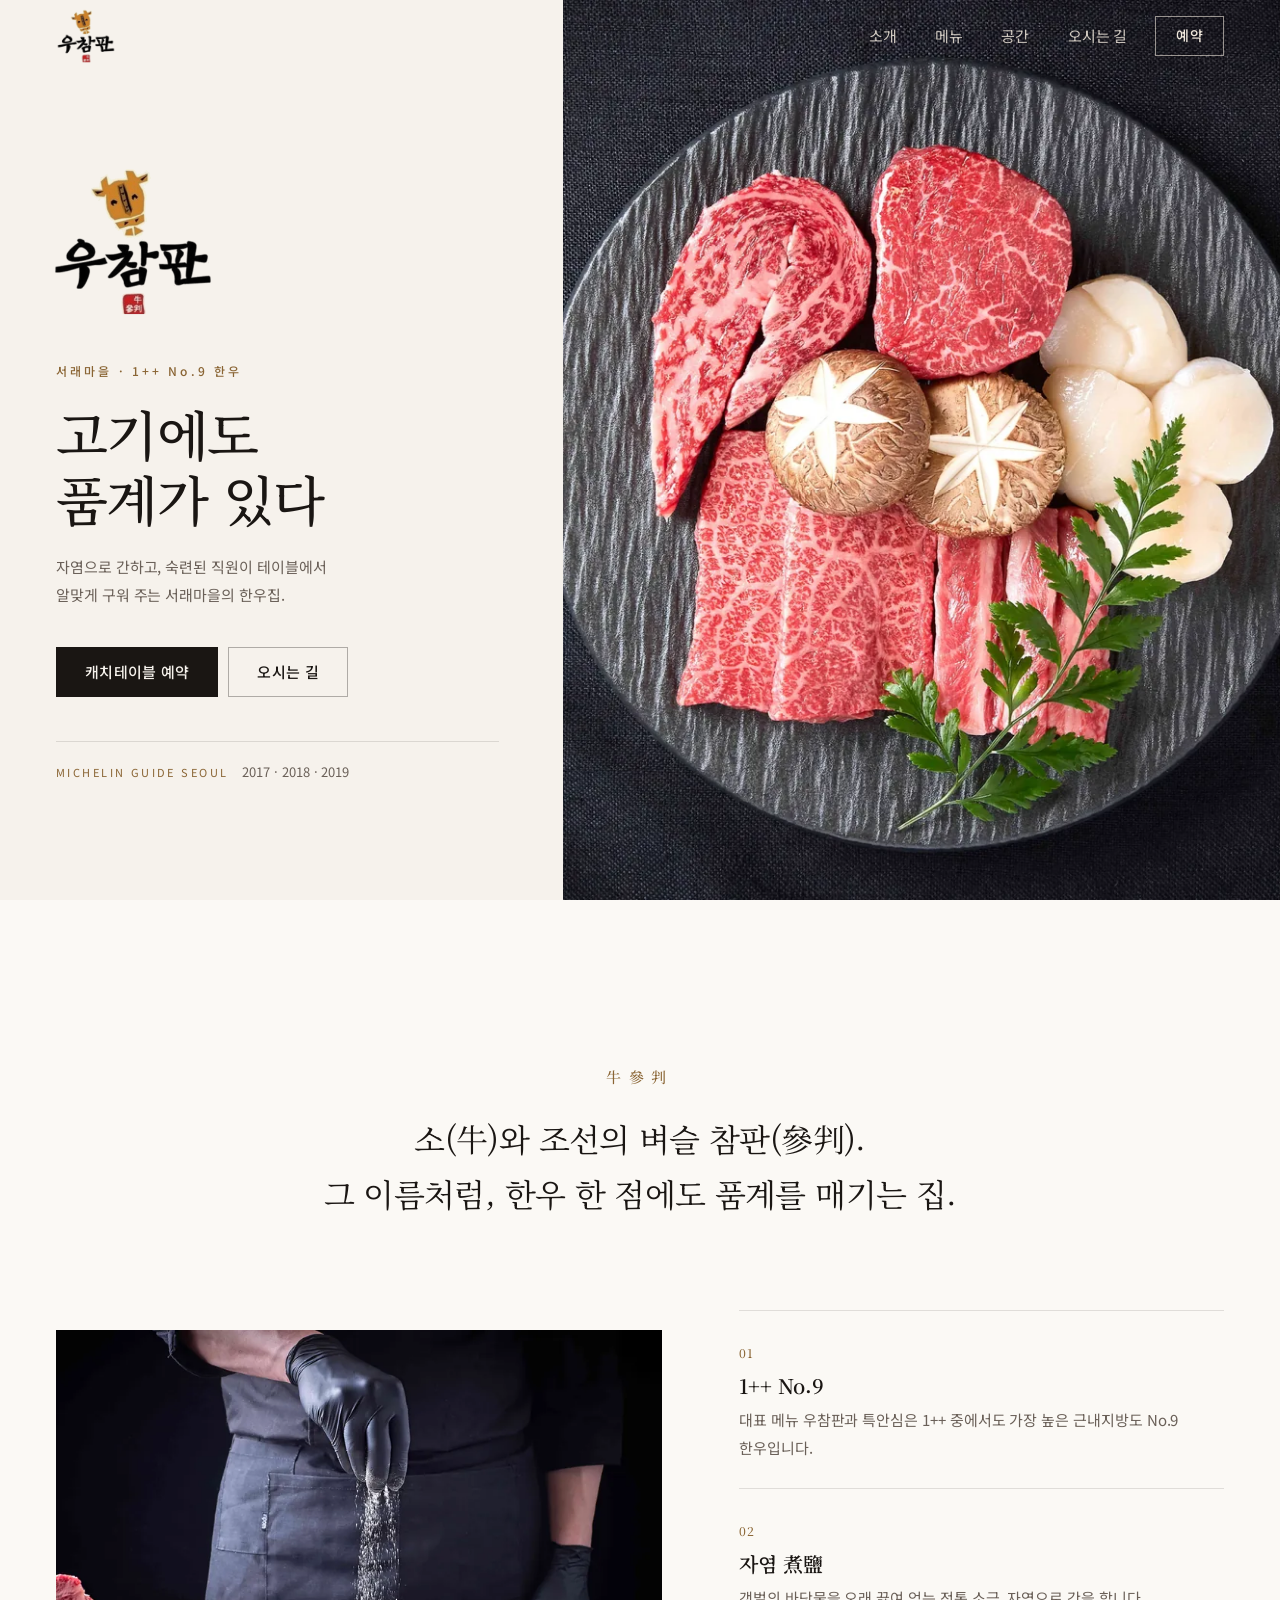
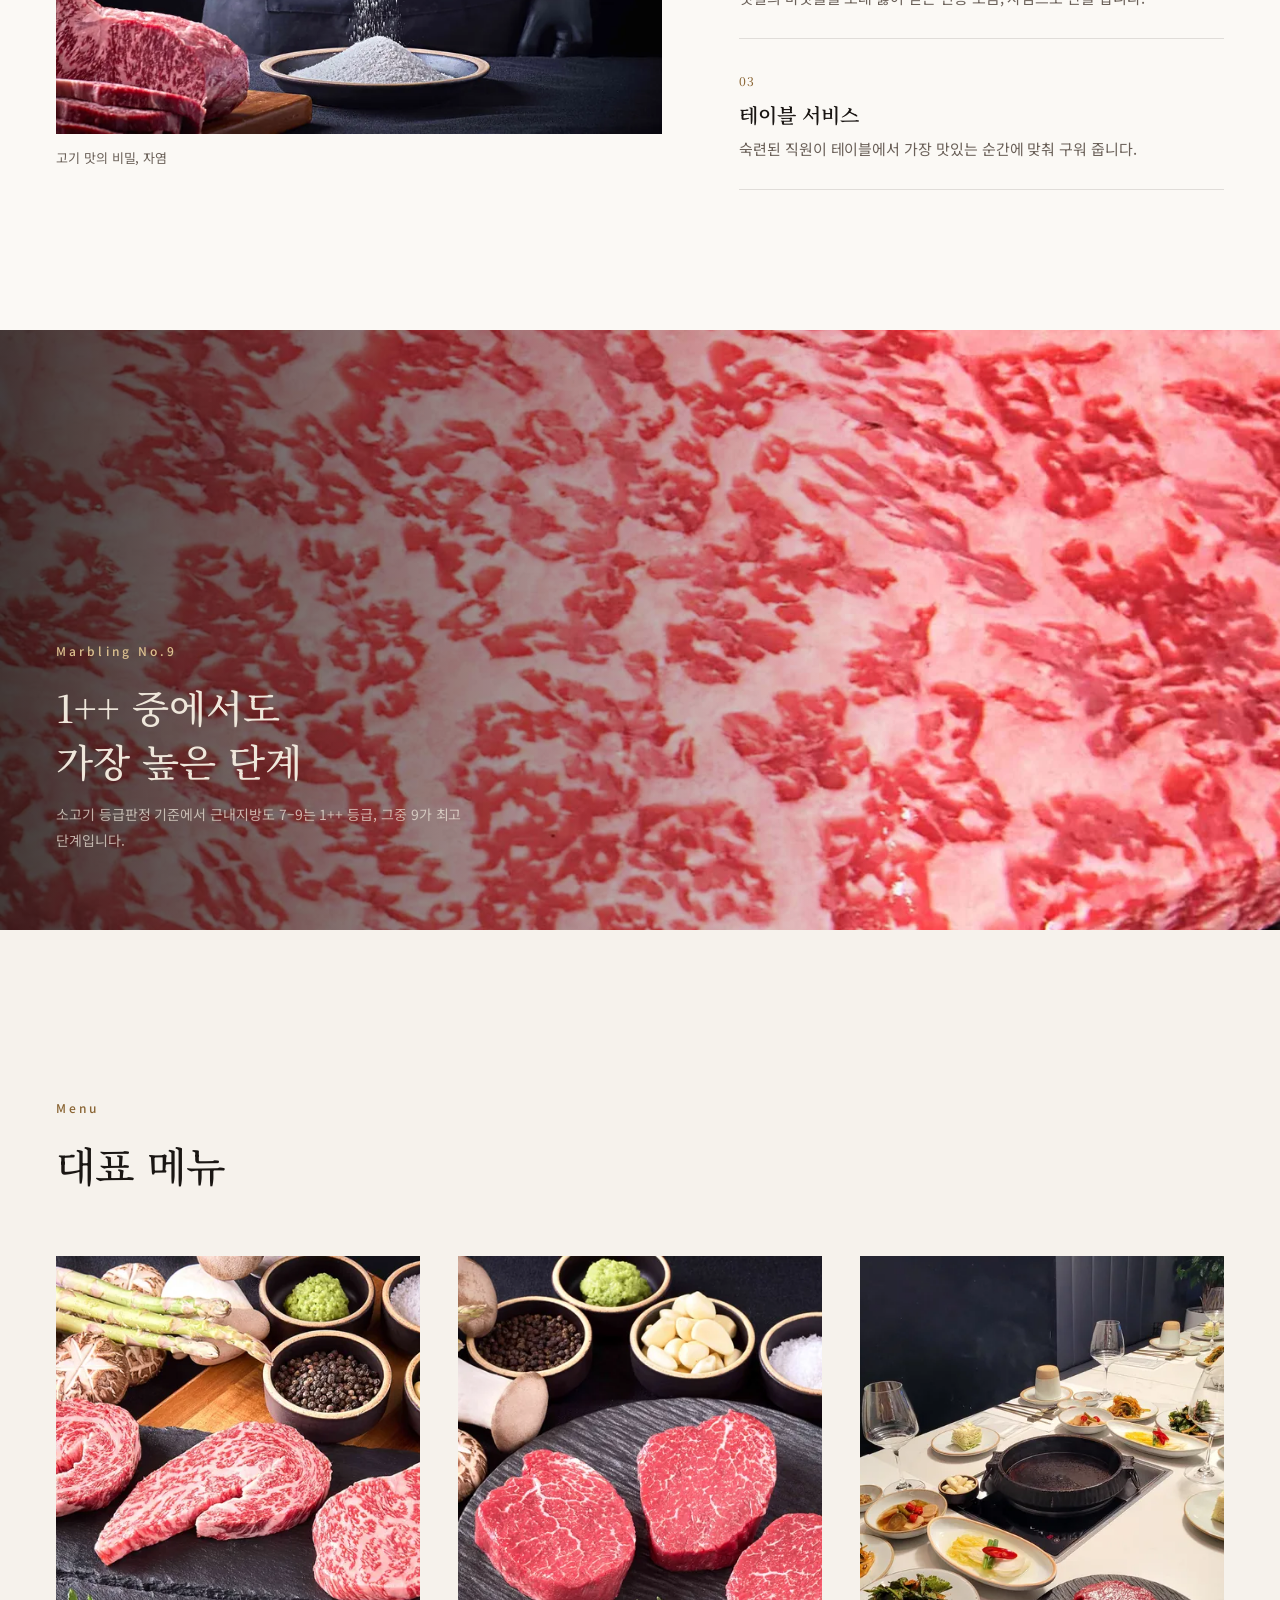
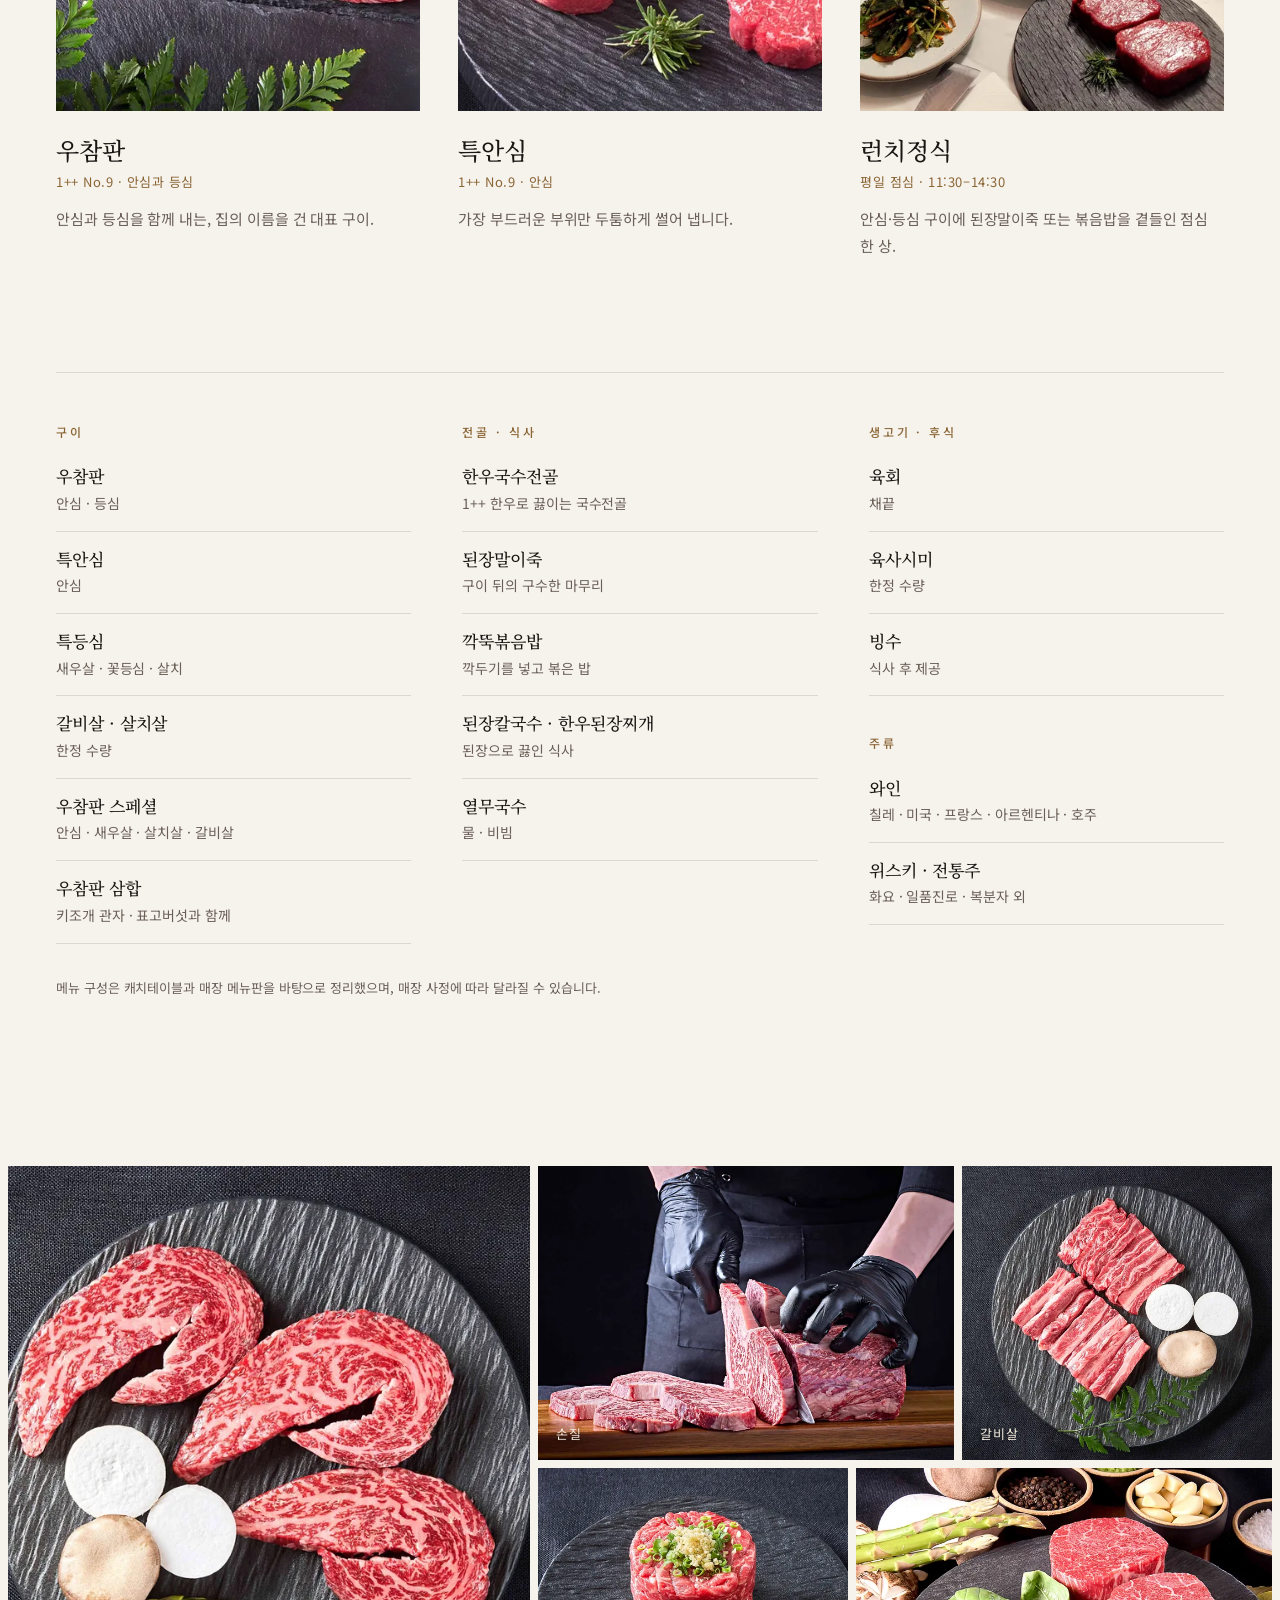
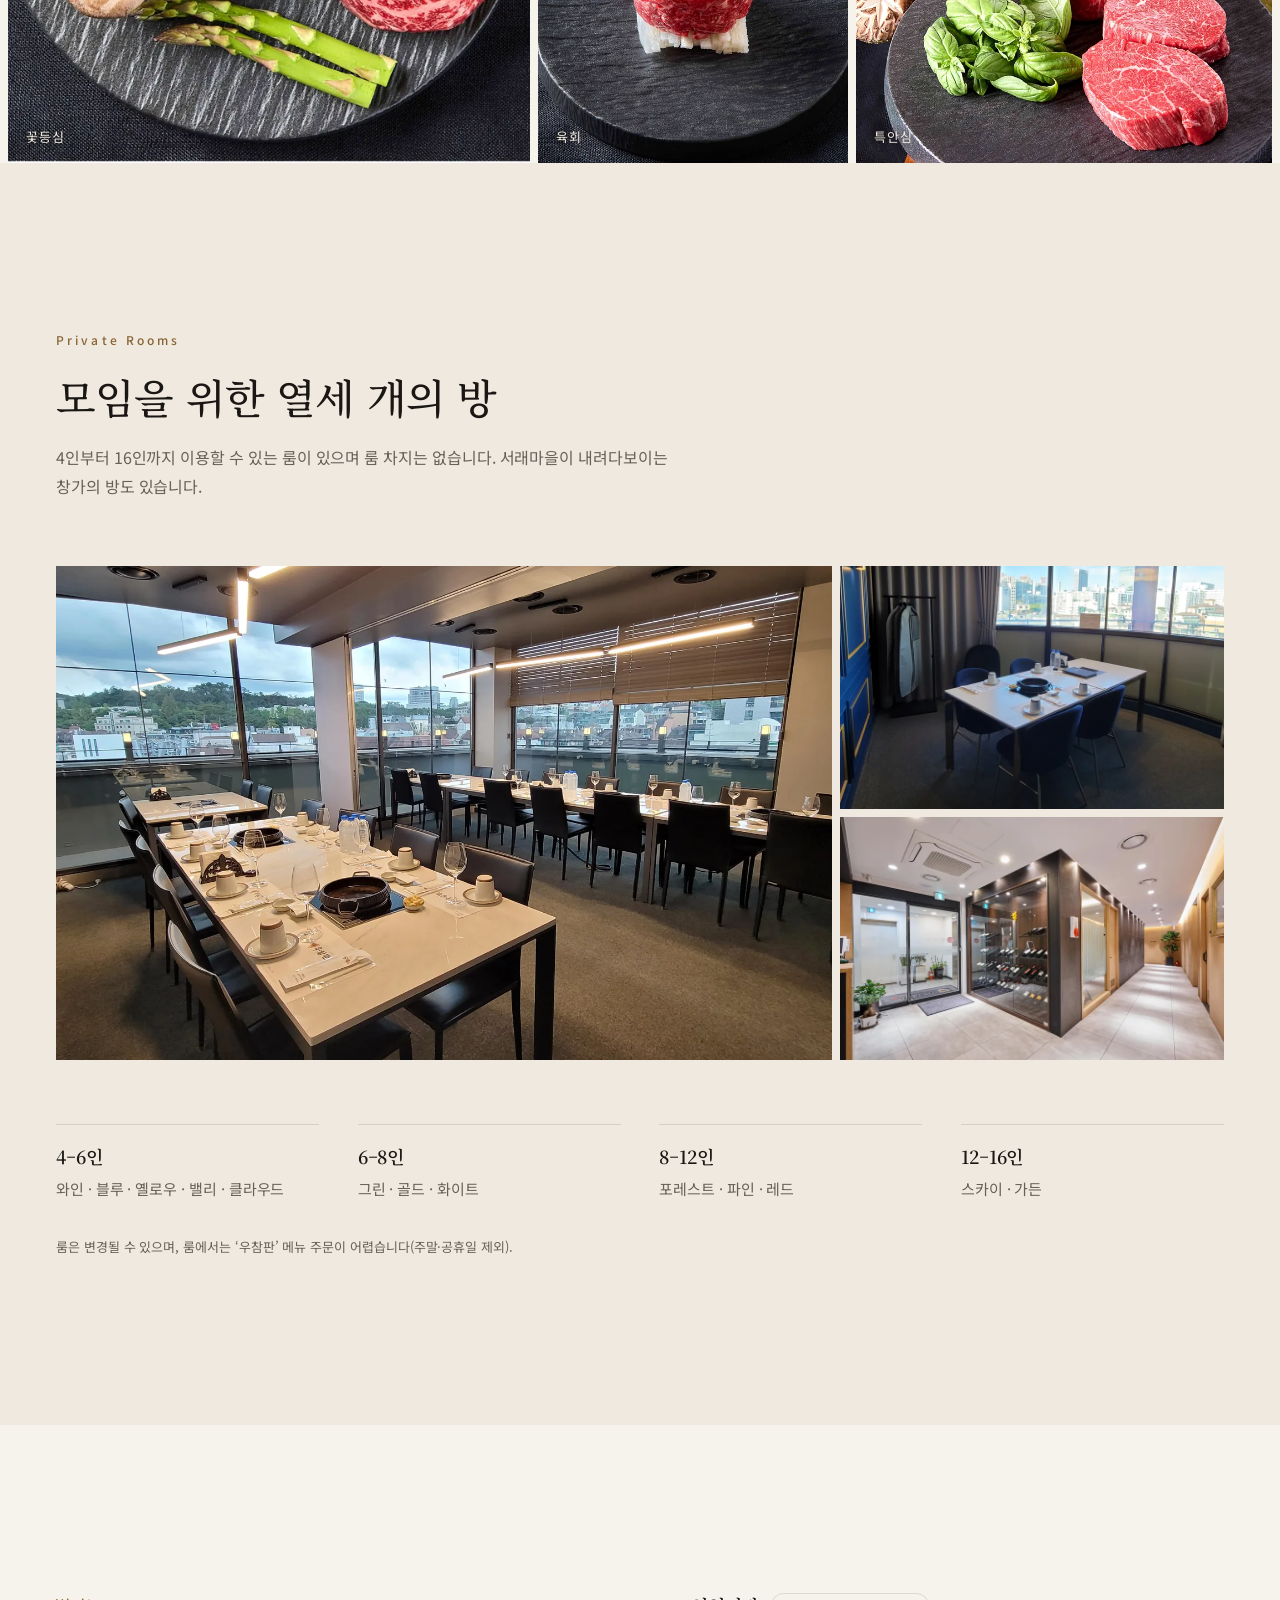
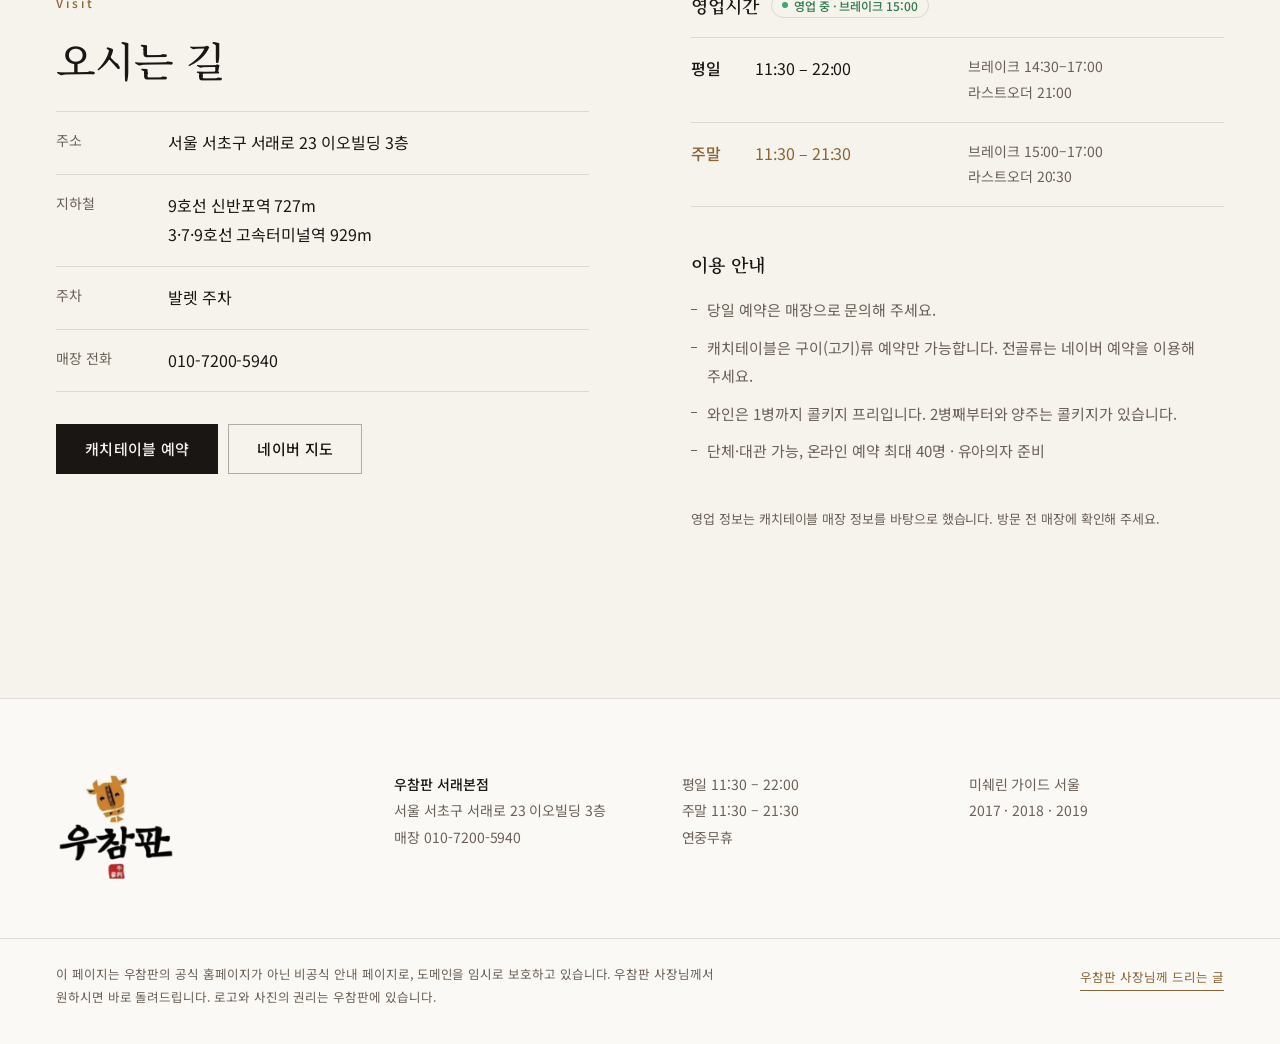
==== commit 2ff28a72: "Refine the site and add a note to the owner - Split hero with the original logo, cleaner type and sp" ====
--- a/index.html
+++ b/index.html
@@ -3,15 +3,13 @@
 <head>
 <meta charset="utf-8">
 <meta name="viewport" content="width=device-width, initial-scale=1, viewport-fit=cover">
-<title>우참판 서래본점 — 서래마을 1++ No.9 한우</title>
-<meta name="description" content="미쉐린 가이드 서울 2017·2018·2019 선정. 서래마을 1++ No.9 한우 전문점 우참판. 자염으로 간하고 숙련된 직원이 알맞게 구워드립니다. 서울 서초구 서래로 23 이오빌딩 3층.">
+<title>우참판 서래본점 안내 — 서래마을 1++ No.9 한우</title>
+<meta name="description" content="서래마을 한우집 우참판 서래본점을 소개하는 비공식 안내 페이지입니다. 예약과 문의는 캐치테이블 또는 매장으로 해 주세요.">
 <meta name="theme-color" content="#f7f3ed">
-<link rel="canonical" href="https://woochampan.com/">
 <meta property="og:type" content="website">
-<meta property="og:site_name" content="우참판">
 <meta property="og:locale" content="ko_KR">
-<meta property="og:title" content="우참판 서래본점 — 서래마을 1++ No.9 한우">
-<meta property="og:description" content="미쉐린 가이드 서울 2017·2018·2019 선정 · 자염으로 간하고 테이블에서 구워드립니다">
+<meta property="og:title" content="우참판 서래본점 안내">
+<meta property="og:description" content="서래마을 1++ No.9 한우 · 미쉐린 가이드 서울 2017·2018·2019 선정 · 예약은 캐치테이블에서">
 <meta property="og:url" content="https://woochampan.com/">
 <meta property="og:image" content="https://woochampan.com/assets/img/og.jpg">
 <meta property="og:image:width" content="1200">
@@ -21,49 +19,29 @@
 <link rel="apple-touch-icon" href="assets/img/apple-touch-icon.png">
 <link rel="preconnect" href="https://fonts.googleapis.com">
 <link rel="preconnect" href="https://fonts.gstatic.com" crossorigin>
-<link rel="stylesheet" href="https://fonts.googleapis.com/css2?family=Noto+Sans+KR:wght@400;500;700&family=Noto+Serif+KR:wght@500;700&display=swap">
-<link rel="preload" as="image" href="assets/img/photo/platter-1400.webp" imagesrcset="assets/img/photo/platter-1400.webp 1400w, assets/img/photo/platter-2400.webp 2400w" imagesizes="(max-width: 900px) 100vw, 58vw" fetchpriority="high">
+<link rel="stylesheet" href="https://fonts.googleapis.com/css2?family=Noto+Sans+KR:wght@400;500;700&family=Noto+Serif+KR:wght@400;500;600;700&display=swap">
+<link rel="preload" as="image" href="assets/img/photo/platter-1400.webp" imagesrcset="assets/img/photo/platter-1400.webp 1400w, assets/img/photo/platter-2400.webp 2400w" imagesizes="(max-width: 900px) 100vw, 56vw" fetchpriority="high">
 <link rel="stylesheet" href="assets/css/site.css">
 <script>document.documentElement.classList.add('js')</script>
-<script type="application/ld+json">
-{
-  "@context": "https://schema.org",
-  "@type": "Restaurant",
-  "name": "우참판 서래본점",
-  "alternateName": "Woochampan",
-  "url": "https://woochampan.com/",
-  "logo": "https://woochampan.com/assets/img/logo.png",
-  "image": "https://woochampan.com/assets/img/og.jpg",
-  "telephone": "+82-10-7200-5940",
-  "servesCuisine": ["한우", "소고기구이", "Korean BBQ"],
-  "address": { "@type": "PostalAddress", "streetAddress": "서래로 23 이오빌딩 3층", "addressLocality": "서초구", "addressRegion": "서울특별시", "addressCountry": "KR" },
-  "geo": { "@type": "GeoCoordinates", "latitude": 37.4971055, "longitude": 126.9980985 },
-  "openingHoursSpecification": [
-    { "@type": "OpeningHoursSpecification", "dayOfWeek": ["Monday","Tuesday","Wednesday","Thursday","Friday"], "opens": "11:30", "closes": "14:30" },
-    { "@type": "OpeningHoursSpecification", "dayOfWeek": ["Monday","Tuesday","Wednesday","Thursday","Friday"], "opens": "17:00", "closes": "22:00" },
-    { "@type": "OpeningHoursSpecification", "dayOfWeek": ["Saturday","Sunday"], "opens": "11:30", "closes": "15:00" },
-    { "@type": "OpeningHoursSpecification", "dayOfWeek": ["Saturday","Sunday"], "opens": "17:00", "closes": "21:30" }
-  ],
-  "acceptsReservations": "True"
-}
-</script>
 </head>
 <body>
 <a class="skip" href="#main">본문 바로가기</a>
 
 <header class="hd" data-header>
-  <a class="hd__logo" href="#top" aria-label="우참판 처음으로">
-    <img src="assets/img/logo.png" alt="우참판" width="559" height="520">
-  </a>
-  <nav class="hd__nav" id="site-nav" aria-label="주요 메뉴">
-    <a href="#about">소개</a>
-    <a href="#menu">메뉴</a>
-    <a href="#space">공간</a>
-    <a href="#visit">오시는 길</a>
-  </nav>
-  <div class="hd__end">
-    <a class="btn btn--sm" href="https://app.catchtable.co.kr/ct/shop/woochampan" target="_blank" rel="noopener">예약하기</a>
-    <button class="hd__toggle" type="button" aria-controls="site-nav" aria-expanded="false" aria-label="메뉴 열기" data-menu-toggle><span></span><span></span></button>
+  <div class="hd__bar">
+    <a class="hd__logo" href="#top" aria-label="처음으로">
+      <img src="assets/img/logo.png" alt="우참판" width="559" height="520">
+    </a>
+    <nav class="hd__nav" id="site-nav" aria-label="주요 메뉴">
+      <a href="#about">소개</a>
+      <a href="#menu">메뉴</a>
+      <a href="#space">공간</a>
+      <a href="#visit">오시는 길</a>
+    </nav>
+    <div class="hd__end">
+      <a class="btn btn--sm" href="https://app.catchtable.co.kr/ct/shop/woochampan" target="_blank" rel="noopener">예약<span class="sr-only"> (캐치테이블, 새 창)</span></a>
+      <button class="hd__toggle" type="button" aria-controls="site-nav" aria-expanded="false" aria-label="메뉴 열기" data-menu-toggle><span></span><span></span></button>
+    </div>
   </div>
 </header>
 
@@ -72,40 +50,41 @@
   <section class="hero" id="top">
     <div class="hero__text">
       <img class="hero__logo" src="assets/img/logo.png" alt="우참판" width="559" height="520" fetchpriority="high">
-      <h1 class="hero__title">고기에도 품계가 있다</h1>
-      <p class="hero__lede">서래마을의 1++ No.9 한우.<br>자염으로 간하고, 숙련된 직원이 테이블에서 알맞게 구워 드립니다.</p>
+      <p class="eyebrow">서래마을 · 1++ No.9 한우</p>
+      <h1 class="hero__title">고기에도<br>품계가 있다</h1>
+      <p class="hero__lede">자염으로 간하고, 숙련된 직원이 테이블에서<br>알맞게 구워 주는 서래마을의 한우집.</p>
       <div class="hero__actions">
-        <a class="btn" href="https://app.catchtable.co.kr/ct/shop/woochampan" target="_blank" rel="noopener">예약하기</a>
-        <a class="btn btn--ghost" href="tel:01072005940">010-7200-5940</a>
-      </div>
-      <p class="hero__note">미쉐린 가이드 서울 2017 · 2018 · 2019</p>
+        <a class="btn" href="https://app.catchtable.co.kr/ct/shop/woochampan" target="_blank" rel="noopener">캐치테이블 예약</a>
+        <a class="btn btn--line" href="#visit">오시는 길</a>
+      </div>
+      <p class="hero__note"><span>MICHELIN GUIDE SEOUL</span> 2017 · 2018 · 2019</p>
     </div>
     <div class="hero__media">
       <img src="assets/img/photo/platter-1400.webp"
            srcset="assets/img/photo/platter-1400.webp 1400w, assets/img/photo/platter-2400.webp 2400w"
-           sizes="(max-width: 900px) 100vw, 58vw" width="2400" height="1601" fetchpriority="high"
+           sizes="(max-width: 900px) 100vw, 56vw" width="2400" height="1601" fetchpriority="high"
            alt="물결무늬 검은 석판 위에 올린 한우와 별 모양 칼집을 낸 표고버섯, 관자">
     </div>
   </section>
 
-  <section class="about alt" id="about">
-    <div class="wrap about__grid">
-      <div class="about__text" data-reveal>
-        <p class="eyebrow">우참판 牛參判</p>
-        <h2 class="h2">소에게 내린 벼슬</h2>
-        <p>우참판의 낙관에는 牛參判이 새겨져 있습니다. 소(牛)와 조선 육조의 벼슬 참판(參判). 그 이름처럼 한우 한 점에도 품계를 매깁니다.</p>
-        <p>대표 메뉴 우참판과 특안심은 1++ 중에서도 가장 높은 근내지방도 No.9 한우로 준비하고, 갯벌의 바닷물을 끓여 얻는 자염(煮鹽)으로 간을 합니다. 고기는 숙련된 직원이 테이블에서 알맞게 구워 드립니다.</p>
-      </div>
-      <figure class="about__photo" data-reveal>
-        <img src="assets/img/photo/salt-1400.webp" srcset="assets/img/photo/salt-800.webp 800w, assets/img/photo/salt-1400.webp 1400w" sizes="(max-width: 900px) 100vw, 50vw" width="1400" height="934" loading="lazy" decoding="async" alt="셰프가 마블링 좋은 한우 위로 소금을 뿌리는 모습">
-        <figcaption>고기 맛의 비밀, 자염</figcaption>
-      </figure>
-    </div>
-    <ul class="wrap pillars">
-      <li data-reveal><span class="pillars__no">01</span><h3>1++ No.9</h3><p>근내지방도 9, 1++ 등급 중에서도 가장 높은 단계의 한우를 씁니다.</p></li>
-      <li data-reveal><span class="pillars__no">02</span><h3>자염 煮鹽</h3><p>갯벌의 바닷물을 오래 끓여 얻는 전통 소금으로 간을 합니다.</p></li>
-      <li data-reveal><span class="pillars__no">03</span><h3>테이블 서비스</h3><p>숙련된 직원이 가장 맛있는 순간에 맞춰 구워 드립니다.</p></li>
-    </ul>
+  <section class="about" id="about">
+    <div class="wrap">
+      <div class="about__lead" data-reveal>
+        <p class="eyebrow">牛參判</p>
+        <p class="quote">소(牛)와 조선의 벼슬 참판(參判).<br>그 이름처럼, 한우 한 점에도 품계를 매기는 집.</p>
+      </div>
+      <div class="about__grid">
+        <figure class="about__photo" data-reveal>
+          <img src="assets/img/photo/salt-1400.webp" srcset="assets/img/photo/salt-800.webp 800w, assets/img/photo/salt-1400.webp 1400w" sizes="(max-width: 900px) 100vw, 55vw" width="1400" height="934" loading="lazy" decoding="async" alt="마블링 좋은 한우 위로 소금을 뿌리는 모습">
+          <figcaption>고기 맛의 비밀, 자염</figcaption>
+        </figure>
+        <ol class="pillars">
+          <li data-reveal><span>01</span><h2>1++ No.9</h2><p>대표 메뉴 우참판과 특안심은 1++ 중에서도 가장 높은 근내지방도 No.9 한우입니다.</p></li>
+          <li data-reveal><span>02</span><h2>자염 煮鹽</h2><p>갯벌의 바닷물을 오래 끓여 얻는 전통 소금, 자염으로 간을 합니다.</p></li>
+          <li data-reveal><span>03</span><h2>테이블 서비스</h2><p>숙련된 직원이 테이블에서 가장 맛있는 순간에 맞춰 구워 줍니다.</p></li>
+        </ol>
+      </div>
+    </div>
   </section>
 
   <section class="marble" aria-label="근내지방도 No.9 마블링">
@@ -125,92 +104,79 @@
       </header>
       <div class="dishes">
         <article class="dish" data-reveal>
-          <div class="dish__img"><img src="assets/img/photo/sirloin-800.webp" srcset="assets/img/photo/sirloin-800.webp 800w, assets/img/photo/sirloin-1400.webp 1400w" sizes="(max-width: 900px) 100vw, 50vw" width="1400" height="934" loading="lazy" decoding="async" alt="석판 위의 1++ 한우 등심 세 점"></div>
-          <div class="dish__body">
-            <h3>우참판 <span class="tag">1++ No.9</span></h3>
-            <p>안심과 등심 150g. 우참판의 이름을 건 대표 구이.</p>
-          </div>
+          <div class="dish__img"><img src="assets/img/photo/sirloin-800.webp" srcset="assets/img/photo/sirloin-800.webp 800w, assets/img/photo/sirloin-1400.webp 1400w" sizes="(max-width: 900px) 100vw, 33vw" width="1400" height="934" loading="lazy" decoding="async" alt="석판 위의 1++ 한우 등심 세 점"></div>
+          <h3>우참판</h3>
+          <p class="dish__meta">1++ No.9 · 안심과 등심</p>
+          <p>안심과 등심을 함께 내는, 집의 이름을 건 대표 구이.</p>
         </article>
         <article class="dish" data-reveal>
-          <div class="dish__img"><img src="assets/img/photo/tenderloin-800.webp" srcset="assets/img/photo/tenderloin-800.webp 800w, assets/img/photo/tenderloin-1400.webp 1400w" sizes="(max-width: 900px) 100vw, 50vw" width="1400" height="934" loading="lazy" decoding="async" alt="두툼하게 썬 특안심 세 점과 로즈메리"></div>
-          <div class="dish__body">
-            <h3>특안심 <span class="tag">1++ No.9</span></h3>
-            <p>130g. 가장 부드러운 부위를 두툼하게.</p>
-          </div>
+          <div class="dish__img"><img src="assets/img/photo/tenderloin-800.webp" srcset="assets/img/photo/tenderloin-800.webp 800w, assets/img/photo/tenderloin-1400.webp 1400w" sizes="(max-width: 900px) 100vw, 33vw" width="1400" height="934" loading="lazy" decoding="async" alt="두툼하게 썬 특안심 세 점과 로즈메리"></div>
+          <h3>특안심</h3>
+          <p class="dish__meta">1++ No.9 · 안심</p>
+          <p>가장 부드러운 부위만 두툼하게 썰어 냅니다.</p>
         </article>
         <article class="dish" data-reveal>
-          <div class="dish__img"><img src="assets/img/photo/table-800.webp" srcset="assets/img/photo/table-800.webp 800w, assets/img/photo/table-1400.webp 1400w" sizes="(max-width: 900px) 100vw, 50vw" width="1400" height="1050" loading="lazy" decoding="async" alt="반찬과 무쇠 불판, 한우가 차려진 테이블"></div>
-          <div class="dish__body">
-            <h3>런치정식 <span class="tag">평일 점심</span></h3>
-            <p>안심·등심 110g과 된장말이죽 또는 볶음밥. 11:30–14:30.</p>
-          </div>
+          <div class="dish__img"><img src="assets/img/photo/table-800.webp" srcset="assets/img/photo/table-800.webp 800w, assets/img/photo/table-1400.webp 1400w" sizes="(max-width: 900px) 100vw, 33vw" width="1400" height="1050" loading="lazy" decoding="async" alt="반찬과 무쇠 불판, 한우가 차려진 테이블"></div>
+          <h3>런치정식</h3>
+          <p class="dish__meta">평일 점심 · 11:30–14:30</p>
+          <p>안심·등심 구이에 된장말이죽 또는 볶음밥을 곁들인 점심 한 상.</p>
         </article>
-        <article class="dish dish--text" data-reveal>
-          <div class="dish__body">
-            <h3>한우국수전골 <span class="tag">1++</span></h3>
-            <p>1++ 한우로 끓이는 한 냄비. 고기와 야채, 죽, 면을 더해 즐길 수 있습니다.</p>
-          </div>
-        </article>
       </div>
 
       <div class="menu-list" data-reveal>
-        <div>
+        <div class="menu-list__col">
           <h3>구이</h3>
           <dl>
+            <div><dt>우참판</dt><dd>안심 · 등심</dd></div>
+            <div><dt>특안심</dt><dd>안심</dd></div>
             <div><dt>특등심</dt><dd>새우살 · 꽃등심 · 살치</dd></div>
-            <div><dt>갈비살</dt><dd>한정 수량</dd></div>
-            <div><dt>살치살</dt><dd>한정 수량</dd></div>
+            <div><dt>갈비살 · 살치살</dt><dd>한정 수량</dd></div>
             <div><dt>우참판 스페셜</dt><dd>안심 · 새우살 · 살치살 · 갈비살</dd></div>
-            <div><dt>우참판 삼합</dt><dd>키조개 관자 · 표고버섯 · 우참판</dd></div>
-          </dl>
-        </div>
-        <div>
-          <h3>생고기</h3>
-          <dl>
-            <div><dt>육회</dt><dd>채끝 · 1+</dd></div>
+            <div><dt>우참판 삼합</dt><dd>키조개 관자 · 표고버섯과 함께</dd></div>
+          </dl>
+        </div>
+        <div class="menu-list__col">
+          <h3>전골 · 식사</h3>
+          <dl>
+            <div><dt>한우국수전골</dt><dd>1++ 한우로 끓이는 국수전골</dd></div>
+            <div><dt>된장말이죽</dt><dd>구이 뒤의 구수한 마무리</dd></div>
+            <div><dt>깍뚝볶음밥</dt><dd>깍두기를 넣고 볶은 밥</dd></div>
+            <div><dt>된장칼국수 · 한우된장찌개</dt><dd>된장으로 끓인 식사</dd></div>
+            <div><dt>열무국수</dt><dd>물 · 비빔</dd></div>
+          </dl>
+        </div>
+        <div class="menu-list__col">
+          <h3>생고기 · 후식</h3>
+          <dl>
+            <div><dt>육회</dt><dd>채끝</dd></div>
             <div><dt>육사시미</dt><dd>한정 수량</dd></div>
-          </dl>
-          <h3>후식</h3>
-          <dl>
             <div><dt>빙수</dt><dd>식사 후 제공</dd></div>
           </dl>
-        </div>
-        <div>
-          <h3>식사</h3>
-          <dl>
-            <div><dt>된장말이죽</dt><dd>구이 뒤의 마무리</dd></div>
-            <div><dt>깍뚝볶음밥</dt><dd>1인 기준</dd></div>
-            <div><dt>된장칼국수</dt><dd>1인 기준</dd></div>
-            <div><dt>한우된장찌개</dt><dd>1++</dd></div>
-            <div><dt>열무국수</dt><dd>물 · 비빔</dd></div>
-          </dl>
-        </div>
-        <div>
           <h3>주류</h3>
           <dl>
             <div><dt>와인</dt><dd>칠레 · 미국 · 프랑스 · 아르헨티나 · 호주</dd></div>
             <div><dt>위스키 · 전통주</dt><dd>화요 · 일품진로 · 복분자 외</dd></div>
-            <div><dt>콜키지</dt><dd>와인 1병 콜키지 프리</dd></div>
-          </dl>
-        </div>
-      </div>
+          </dl>
+        </div>
+      </div>
+      <p class="note">메뉴 구성은 캐치테이블과 매장 메뉴판을 바탕으로 정리했으며, 매장 사정에 따라 달라질 수 있습니다.</p>
     </div>
   </section>
 
   <section class="gallery" aria-label="사진">
-    <figure class="g g--tall" data-reveal><img src="assets/img/photo/kkot-800.webp" srcset="assets/img/photo/kkot-800.webp 800w, assets/img/photo/kkot-1400.webp 1400w" sizes="(max-width: 900px) 100vw, 33vw" width="1400" height="1260" loading="lazy" decoding="async" alt="꽃등심과 새송이, 아스파라거스를 올린 석판"><figcaption>꽃등심</figcaption></figure>
-    <figure class="g" data-reveal><img src="assets/img/photo/slice-800.webp" srcset="assets/img/photo/slice-800.webp 800w, assets/img/photo/slice-1400.webp 1400w" sizes="(max-width: 900px) 100vw, 33vw" width="1400" height="934" loading="lazy" decoding="async" alt="한우를 두툼하게 손질하는 모습"><figcaption>손질</figcaption></figure>
-    <figure class="g" data-reveal><img src="assets/img/photo/galbi-800.webp" srcset="assets/img/photo/galbi-800.webp 800w, assets/img/photo/galbi-1400.webp 1400w" sizes="(max-width: 900px) 100vw, 33vw" width="1400" height="934" loading="lazy" decoding="async" alt="석판 위의 갈비살"><figcaption>갈비살</figcaption></figure>
-    <figure class="g" data-reveal><img src="assets/img/photo/yukhoe-800.webp" srcset="assets/img/photo/yukhoe-800.webp 800w, assets/img/photo/yukhoe-1400.webp 1400w" sizes="(max-width: 900px) 100vw, 33vw" width="1400" height="934" loading="lazy" decoding="async" alt="무채 위에 올린 육회"><figcaption>육회</figcaption></figure>
-    <figure class="g" data-reveal><img src="assets/img/photo/medallions-800.webp" srcset="assets/img/photo/medallions-800.webp 800w, assets/img/photo/medallions-1400.webp 1400w" sizes="(max-width: 900px) 100vw, 33vw" width="1400" height="934" loading="lazy" decoding="async" alt="바질과 함께 놓인 특안심"><figcaption>특안심</figcaption></figure>
-  </section>
-
-  <section class="space alt" id="space">
+    <figure class="g g--a" data-reveal><img src="assets/img/photo/kkot-800.webp" srcset="assets/img/photo/kkot-800.webp 800w, assets/img/photo/kkot-1400.webp 1400w" sizes="(max-width: 900px) 100vw, 40vw" width="1400" height="1260" loading="lazy" decoding="async" alt="꽃등심과 새송이, 아스파라거스를 올린 석판"><figcaption>꽃등심</figcaption></figure>
+    <figure class="g g--b" data-reveal><img src="assets/img/photo/slice-800.webp" srcset="assets/img/photo/slice-800.webp 800w, assets/img/photo/slice-1400.webp 1400w" sizes="(max-width: 900px) 100vw, 30vw" width="1400" height="934" loading="lazy" decoding="async" alt="한우를 두툼하게 손질하는 모습"><figcaption>손질</figcaption></figure>
+    <figure class="g g--c" data-reveal><img src="assets/img/photo/galbi-800.webp" srcset="assets/img/photo/galbi-800.webp 800w, assets/img/photo/galbi-1400.webp 1400w" sizes="(max-width: 900px) 100vw, 30vw" width="1400" height="934" loading="lazy" decoding="async" alt="석판 위의 갈비살"><figcaption>갈비살</figcaption></figure>
+    <figure class="g g--d" data-reveal><img src="assets/img/photo/yukhoe-800.webp" srcset="assets/img/photo/yukhoe-800.webp 800w, assets/img/photo/yukhoe-1400.webp 1400w" sizes="(max-width: 900px) 100vw, 30vw" width="1400" height="934" loading="lazy" decoding="async" alt="무채 위에 올린 육회"><figcaption>육회</figcaption></figure>
+    <figure class="g g--e" data-reveal><img src="assets/img/photo/medallions-800.webp" srcset="assets/img/photo/medallions-800.webp 800w, assets/img/photo/medallions-1400.webp 1400w" sizes="(max-width: 900px) 100vw, 30vw" width="1400" height="934" loading="lazy" decoding="async" alt="바질과 함께 놓인 특안심"><figcaption>특안심</figcaption></figure>
+  </section>
+
+  <section class="space" id="space">
     <div class="wrap">
       <header class="sec-head" data-reveal>
         <p class="eyebrow">Private Rooms</p>
         <h2 class="h2">모임을 위한 열세 개의 방</h2>
-        <p class="sec-head__lede">4인부터 16인까지, 룸 차지 없이 이용하실 수 있습니다. 서래마을을 내려다보는 창가의 방과 조용한 방이 있습니다.</p>
+        <p class="sec-head__lede">4인부터 16인까지 이용할 수 있는 룸이 있으며 룸 차지는 없습니다. 서래마을이 내려다보이는 창가의 방도 있습니다.</p>
       </header>
       <div class="rooms-photos">
         <figure class="rp rp--wide" data-reveal><img src="assets/img/photo/room-a-1400.webp" srcset="assets/img/photo/room-a-800.webp 800w, assets/img/photo/room-a-1400.webp 1400w" sizes="(max-width: 900px) 100vw, 66vw" width="1400" height="1050" loading="lazy" decoding="async" alt="창밖으로 서래마을이 보이는 단체 룸"></figure>
@@ -223,7 +189,7 @@
         <div><dt>8–12인</dt><dd>포레스트 · 파인 · 레드</dd></div>
         <div><dt>12–16인</dt><dd>스카이 · 가든</dd></div>
       </dl>
-      <p class="note">룸은 변경될 수 있습니다. 룸에서는 ‘우참판’ 메뉴 주문이 어렵습니다(주말·공휴일 제외).</p>
+      <p class="note">룸은 변경될 수 있으며, 룸에서는 ‘우참판’ 메뉴 주문이 어렵습니다(주말·공휴일 제외).</p>
     </div>
   </section>
 
@@ -235,12 +201,12 @@
         <dl class="info">
           <div><dt>주소</dt><dd>서울 서초구 서래로 23 이오빌딩 3층</dd></div>
           <div><dt>지하철</dt><dd>9호선 신반포역 727m<br>3·7·9호선 고속터미널역 929m</dd></div>
-          <div><dt>주차</dt><dd>발렛 주차 이용</dd></div>
-          <div><dt>전화</dt><dd><a href="tel:01072005940">010-7200-5940</a></dd></div>
+          <div><dt>주차</dt><dd>발렛 주차</dd></div>
+          <div><dt>매장 전화</dt><dd><a href="tel:01072005940">010-7200-5940</a></dd></div>
         </dl>
         <div class="visit__actions">
           <a class="btn" href="https://app.catchtable.co.kr/ct/shop/woochampan" target="_blank" rel="noopener">캐치테이블 예약</a>
-          <a class="btn btn--ghost" href="https://map.naver.com/p/search/%EC%9A%B0%EC%B0%B8%ED%8C%90" target="_blank" rel="noopener">네이버 지도</a>
+          <a class="btn btn--line" href="https://map.naver.com/p/search/%EC%9A%B0%EC%B0%B8%ED%8C%90" target="_blank" rel="noopener">네이버 지도</a>
         </div>
       </div>
       <div data-reveal>
@@ -258,6 +224,7 @@
           <li>와인은 1병까지 콜키지 프리입니다. 2병째부터와 양주는 콜키지가 있습니다.</li>
           <li>단체·대관 가능, 온라인 예약 최대 40명 · 유아의자 준비</li>
         </ul>
+        <p class="note">영업 정보는 캐치테이블 매장 정보를 바탕으로 했습니다. 방문 전 매장에 확인해 주세요.</p>
       </div>
     </div>
   </section>
@@ -270,7 +237,7 @@
     <div class="ft__info">
       <p><strong>우참판 서래본점</strong></p>
       <p>서울 서초구 서래로 23 이오빌딩 3층</p>
-      <p><a href="tel:01072005940">010-7200-5940</a></p>
+      <p>매장 <a href="tel:01072005940">010-7200-5940</a></p>
     </div>
     <div class="ft__info">
       <p>평일 11:30 – 22:00</p>
@@ -282,8 +249,28 @@
       <p>2017 · 2018 · 2019</p>
     </div>
   </div>
-  <p class="wrap ft__copy">© 우참판</p>
+  <div class="wrap ft__legal">
+    <p>이 페이지는 우참판의 공식 홈페이지가 아닌 비공식 안내 페이지로, 도메인을 임시로 보호하고 있습니다. 우참판 사장님께서 원하시면 바로 돌려드립니다. 로고와 사진의 권리는 우참판에 있습니다.</p>
+    <button class="ft__owner" type="button" data-owner-open>우참판 사장님께 드리는 글</button>
+  </div>
 </footer>
+
+<dialog class="owner" data-owner aria-labelledby="owner-title">
+  <form method="dialog" class="owner__inner">
+    <button class="owner__x" value="close" aria-label="닫기"><span></span><span></span></button>
+    <p class="eyebrow">To. 우참판 사장님</p>
+    <h2 class="owner__title" id="owner-title">우참판 사장님께</h2>
+    <div class="owner__body">
+      <p>우참판 사장님 안녕하세요.<br>우참판을 사랑하는 한 청년입니다.</p>
+      <p>제가 어쩌다가 보니 공식 도메인을 사게 되었는데, 임시 보호중입니다.</p>
+      <p><a href="mailto:bbagwang@gmail.com?subject=woochampan.com%20%EB%8F%84%EB%A9%94%EC%9D%B8">bbagwang@gmail.com</a> 이나 <a href="tel:01067376974">010-6737-6974</a> 로 연락 주시면 돌려드리겠습니다.</p>
+    </div>
+    <div class="owner__actions">
+      <a class="btn" href="mailto:bbagwang@gmail.com?subject=woochampan.com%20%EB%8F%84%EB%A9%94%EC%9D%B8">이메일 보내기</a>
+      <a class="btn btn--line" href="tel:01067376974">전화하기</a>
+    </div>
+  </form>
+</dialog>
 
 <script src="assets/js/site.js" defer></script>
 </body>
--- a/assets/css/site.css
+++ b/assets/css/site.css
@@ -1,178 +1,208 @@
-/* 우참판 — woochampan.com */
+/* woochampan.com — unofficial guide page for 우참판 서래본점 */
 :root {
-  --bg: #f7f3ed;
-  --bg-alt: #efe8de;
-  --card: #fffdf9;
-  --ink: #1c1815;
-  --muted: #645b53;
-  --line: rgba(28, 24, 21, .13);
+  --bg: #f6f2ec;
+  --bg-2: #efe9e0;
+  --paper: #fbf9f5;
+  --ink: #1a1613;
+  --muted: #6a6058;
+  --line: rgba(26, 22, 19, .12);
   --accent: #8a6534;
-  --dark: #15110f;
-  --on-dark: #f2ebe0;
-  --on-dark-muted: rgba(242, 235, 224, .74);
+  --deep: #14110f;
+  --on-deep: #efe7db;
+  --on-deep-muted: rgba(239, 231, 219, .72);
+  --gold: #dcc08f;
   --serif: 'Noto Serif KR', 'Apple SD Gothic Neo', serif;
   --sans: 'Noto Sans KR', 'Apple SD Gothic Neo', system-ui, sans-serif;
-  --wrap: 1200px;
+  --wrap: 1180px;
   --pad: clamp(20px, 5vw, 56px);
+  --bar: 72px;
+  --hd: var(--bar);
   --ease: cubic-bezier(.2, .7, .2, 1);
   color-scheme: light;
 }
 *, *::before, *::after { box-sizing: border-box; }
-html { scroll-behavior: smooth; scroll-padding-top: 76px; -webkit-text-size-adjust: 100%; }
-body { margin: 0; background: var(--bg); color: var(--ink); font: 400 16px/1.85 var(--sans); letter-spacing: -.005em; word-break: keep-all; -webkit-font-smoothing: antialiased; }
+html { scroll-behavior: smooth; scroll-padding-top: var(--hd); -webkit-text-size-adjust: 100%; }
+body { margin: 0; background: var(--bg); color: var(--ink); font: 400 16px/1.85 var(--sans); letter-spacing: -.004em; word-break: keep-all; -webkit-font-smoothing: antialiased; }
 img { display: block; max-width: 100%; height: auto; }
 a { color: inherit; }
+button { font: inherit; color: inherit; }
 h1, h2, h3 { text-wrap: balance; }
 :focus-visible { outline: 2px solid var(--accent); outline-offset: 3px; }
+.sr-only { position: absolute; width: 1px; height: 1px; overflow: hidden; clip: rect(0 0 0 0); white-space: nowrap; }
 .skip { position: absolute; left: -999px; top: 10px; z-index: 100; padding: 8px 14px; background: var(--ink); color: var(--bg); }
 .skip:focus { left: 10px; }
 .wrap { width: 100%; max-width: calc(var(--wrap) + 2 * var(--pad)); margin-inline: auto; padding-inline: var(--pad); }
-.alt { background: var(--bg-alt); }
 
 /* type */
-.eyebrow { margin: 0 0 16px; color: var(--accent); font-size: 12px; font-weight: 500; letter-spacing: .22em; }
-.h2 { margin: 0 0 28px; font: 700 clamp(28px, 3.4vw, 44px)/1.32 var(--serif); letter-spacing: -.02em; }
-.h3 { margin: 0 0 18px; font: 700 19px/1.5 var(--serif); display: flex; align-items: center; gap: 12px; flex-wrap: wrap; }
-.note { margin: 36px 0 0; color: var(--muted); font-size: 13px; }
+.eyebrow { margin: 0 0 18px; color: var(--accent); font-size: 12px; font-weight: 500; letter-spacing: .26em; }
+.h2 { margin: 0 0 24px; font: 500 clamp(28px, 3.2vw, 42px)/1.35 var(--serif); letter-spacing: -.02em; }
+.h3 { margin: 0 0 18px; font: 600 18px/1.5 var(--serif); display: flex; align-items: center; gap: 12px; flex-wrap: wrap; }
+.note { margin: 32px 0 0; color: var(--muted); font-size: 13px; }
 
 /* buttons */
-.btn { display: inline-flex; align-items: center; justify-content: center; min-height: 48px; padding: 0 26px; border: 1px solid var(--ink); background: var(--ink); color: var(--bg); font-size: 15px; font-weight: 500; text-decoration: none; letter-spacing: .02em; transition: background .25s, color .25s, border-color .25s; white-space: nowrap; }
+.btn { display: inline-flex; align-items: center; justify-content: center; min-height: 50px; padding: 0 28px; border: 1px solid var(--ink); background: var(--ink); color: var(--bg); font-size: 15px; font-weight: 500; letter-spacing: .02em; text-decoration: none; cursor: pointer; transition: background .25s, color .25s, border-color .25s; white-space: nowrap; }
 .btn:hover { background: transparent; color: var(--ink); }
-.btn--ghost { background: transparent; color: var(--ink); border-color: rgba(28, 24, 21, .35); }
-.btn--ghost:hover { border-color: var(--ink); background: rgba(28, 24, 21, .04); }
-.btn--sm { min-height: 40px; padding: 0 18px; font-size: 14px; }
+.btn--line { background: transparent; color: var(--ink); border-color: rgba(26, 22, 19, .32); }
+.btn--line:hover { border-color: var(--ink); background: transparent; }
+.btn--sm { min-height: 40px; padding: 0 20px; font-size: 14px; }
 
 /* header */
-.hd { position: fixed; inset: 0 0 auto; z-index: 50; height: 76px; display: flex; align-items: center; justify-content: space-between; gap: 24px; padding-inline: var(--pad); background: rgba(247, 243, 237, 0); border-bottom: 1px solid transparent; transition: background .35s, border-color .35s; }
-.hd.is-solid { background: rgba(247, 243, 237, .97); border-bottom-color: var(--line); }
+.hd { position: fixed; inset: 0 0 auto; z-index: 50; }
+.hd__bar { height: var(--bar); display: flex; align-items: center; gap: 28px; padding-inline: var(--pad); border-bottom: 1px solid transparent; transition: background .35s, border-color .35s; }
+.hd.is-solid .hd__bar { background: rgba(246, 242, 236, .97); border-bottom-color: var(--line); }
 .hd__logo { display: block; opacity: 0; visibility: hidden; transition: opacity .35s, visibility 0s .35s; }
 .hd.is-solid .hd__logo { opacity: 1; visibility: visible; transition: opacity .35s; }
-.hd__logo img { height: 58px; width: auto; }
-.hd__nav { display: flex; gap: clamp(20px, 3vw, 40px); margin-left: auto; }
-.hd__nav a { font-size: 15px; text-decoration: none; color: var(--muted); transition: color .2s; }
+.hd__logo img { height: 56px; width: auto; }
+.hd__nav { display: flex; gap: clamp(22px, 3vw, 40px); margin-left: auto; }
+.hd__nav a { font-size: 15px; color: var(--muted); text-decoration: none; transition: color .2s; }
 .hd__nav a:hover, .hd__nav a.is-active { color: var(--ink); }
-@media (min-width: 901px) {
-  .hd:not(.is-solid) .hd__nav a { color: rgba(242, 235, 224, .82); }
-  .hd:not(.is-solid) .hd__nav a:hover { color: #fff; }
-  .hd:not(.is-solid) .btn--sm { background: transparent; color: var(--on-dark); border-color: rgba(242, 235, 224, .6); }
-  .hd:not(.is-solid) .btn--sm:hover { background: var(--on-dark); color: var(--ink); }
-}
 .hd__end { display: flex; align-items: center; gap: 12px; }
-.hd__toggle { display: none; width: 44px; height: 44px; padding: 0; border: 0; background: none; cursor: pointer; position: relative; color: var(--ink); }
+.hd__toggle { display: none; position: relative; width: 44px; height: 44px; padding: 0; border: 0; background: none; cursor: pointer; }
 .hd__toggle span { position: absolute; left: 11px; right: 11px; height: 1.5px; background: currentColor; transition: transform .3s var(--ease); }
 .hd__toggle span:first-child { top: 17px; } .hd__toggle span:last-child { top: 26px; }
 .hd.is-open .hd__toggle span:first-child { transform: translateY(4.5px) rotate(45deg); }
 .hd.is-open .hd__toggle span:last-child { transform: translateY(-4.5px) rotate(-45deg); }
-
-/* hero: the official logo on ivory, the plate beside it */
-.hero { display: grid; grid-template-columns: minmax(0, 42fr) minmax(0, 58fr); min-height: 100svh; }
-.hero__text { display: flex; flex-direction: column; justify-content: center; padding: 120px clamp(28px, 5vw, 80px) 64px max(var(--pad), calc((100vw - var(--wrap)) / 2)); }
-.hero__logo { width: clamp(180px, 17vw, 250px); margin-bottom: clamp(36px, 5vh, 56px); }
-.hero__title { margin: 0; font: 700 clamp(30px, 3vw, 44px)/1.3 var(--serif); letter-spacing: -.02em; }
-.hero__lede { margin: 18px 0 36px; color: var(--muted); font-size: clamp(15px, 1.15vw, 17px); }
-.hero__actions { display: flex; flex-wrap: wrap; gap: 12px; }
-.hero__note { margin: 40px 0 0; padding-top: 18px; border-top: 1px solid var(--line); color: var(--muted); font-size: 13px; letter-spacing: .06em; }
-.hero__media { position: relative; overflow: hidden; background: var(--dark); }
-.hero__media img { position: absolute; inset: 0; width: 100%; height: 100%; object-fit: cover; object-position: 50% 50%; animation: settle 2.2s var(--ease) both; }
+@media (min-width: 901px) {
+  .hd:not(.is-solid) .hd__nav a { color: rgba(239, 231, 219, .86); }
+  .hd:not(.is-solid) .hd__nav a:hover { color: #fff; }
+  .hd:not(.is-solid) .btn--sm { background: transparent; color: var(--on-deep); border-color: rgba(239, 231, 219, .6); }
+  .hd:not(.is-solid) .btn--sm:hover { background: var(--on-deep); color: var(--ink); }
+}
+
+/* hero */
+.hero { display: grid; grid-template-columns: minmax(0, 44fr) minmax(0, 56fr); min-height: 100svh; }
+.hero__text { display: flex; flex-direction: column; justify-content: center; padding: calc(var(--hd) + 32px) clamp(28px, 5vw, 88px) 56px max(var(--pad), calc((100vw - var(--wrap)) / 2)); }
+.hero__logo { width: clamp(150px, 13vw, 210px); margin: 0 0 clamp(28px, 4.5vh, 48px) -6px; }
+.hero__title { margin: 0; font: 500 clamp(38px, 4.2vw, 62px)/1.22 var(--serif); letter-spacing: -.03em; }
+.hero__lede { margin: 22px 0 38px; color: var(--muted); font-size: clamp(15px, 1.12vw, 17px); }
+.hero__actions { display: flex; flex-wrap: wrap; gap: 10px; }
+.hero__note { margin: 44px 0 0; padding-top: 18px; border-top: 1px solid var(--line); color: var(--muted); font-size: 13px; }
+.hero__note span { margin-right: 10px; font-size: 11px; letter-spacing: .22em; color: var(--accent); }
+.hero__media { position: relative; overflow: hidden; background: var(--deep); }
+.hero__media img { position: absolute; inset: 0; width: 100%; height: 100%; object-fit: cover; animation: settle 2.2s var(--ease) both; }
 @keyframes settle { from { transform: scale(1.04); opacity: .5; } to { transform: none; opacity: 1; } }
 
 /* about */
-.about { padding: clamp(96px, 12vw, 160px) 0 clamp(80px, 10vw, 128px); }
-.about__grid { display: grid; grid-template-columns: 1fr 1.1fr; gap: clamp(40px, 7vw, 112px); align-items: center; }
-.about__text p { margin: 0 0 18px; color: var(--muted); }
+.about { padding: clamp(104px, 13vw, 176px) 0 clamp(88px, 11vw, 144px); background: var(--paper); }
+.about__lead { max-width: 820px; margin: 0 auto clamp(56px, 7vw, 96px); text-align: center; }
+.about__lead .eyebrow { font: 500 15px var(--serif); letter-spacing: .5em; margin-bottom: 24px; }
+.quote { margin: 0; font: 400 clamp(22px, 2.5vw, 34px)/1.7 var(--serif); letter-spacing: -.02em; }
+.about__grid { display: grid; grid-template-columns: minmax(0, 1.25fr) minmax(0, 1fr); gap: clamp(40px, 6vw, 96px); align-items: center; }
 .about__photo { margin: 0; }
-.about__photo img { width: 100%; aspect-ratio: 4 / 3; object-fit: cover; object-position: 55% 50%; }
-.about__photo figcaption { margin-top: 12px; font-size: 13px; color: var(--muted); }
-.pillars { list-style: none; margin-top: clamp(64px, 8vw, 104px); display: grid; grid-template-columns: repeat(3, 1fr); gap: clamp(24px, 4vw, 56px); }
-.pillars li { border-top: 1px solid var(--line); padding-top: 24px; }
-.pillars__no { font: 500 13px var(--serif); color: var(--accent); }
-.pillars h3 { margin: 10px 0 8px; font: 700 20px/1.4 var(--serif); }
+.about__photo img { width: 100%; aspect-ratio: 3 / 2; object-fit: cover; object-position: 55% 50%; }
+.about__photo figcaption { margin-top: 12px; color: var(--muted); font-size: 13px; }
+.pillars { list-style: none; margin: 0; padding: 0; }
+.pillars li { padding: 26px 0; border-top: 1px solid var(--line); }
+.pillars li:last-child { border-bottom: 1px solid var(--line); }
+.pillars span { font: 500 12px var(--serif); color: var(--accent); letter-spacing: .1em; }
+.pillars h2 { margin: 6px 0 6px; font: 600 20px/1.4 var(--serif); }
 .pillars p { margin: 0; color: var(--muted); font-size: 15px; }
 
-/* marbling band (photo, light type) */
-.marble { position: relative; isolation: isolate; min-height: clamp(380px, 50vw, 620px); display: flex; align-items: flex-end; color: var(--on-dark); }
+/* marbling */
+.marble { position: relative; isolation: isolate; min-height: clamp(380px, 48vw, 600px); display: flex; align-items: flex-end; color: var(--on-deep); }
 .marble img { position: absolute; inset: 0; width: 100%; height: 100%; object-fit: cover; z-index: -2; }
-.marble::after { content: ''; position: absolute; inset: 0; z-index: -1; background: linear-gradient(90deg, rgba(21, 17, 15, .82), rgba(21, 17, 15, .35) 46%, transparent 72%); }
+.marble::after { content: ''; position: absolute; inset: 0; z-index: -1; background: linear-gradient(90deg, rgba(20, 17, 15, .8), rgba(20, 17, 15, .32) 46%, transparent 72%); }
 .marble__cap { padding-block: clamp(48px, 6vw, 80px); }
-.marble .eyebrow { color: #e0c493; }
-.marble__title { margin: 0 0 16px; font: 700 clamp(26px, 3vw, 40px)/1.35 var(--serif); }
-.marble__small { margin: 0; max-width: 30em; color: var(--on-dark-muted); font-size: 14px; }
+.marble .eyebrow { color: var(--gold); }
+.marble__title { margin: 0 0 14px; font: 500 clamp(26px, 3vw, 40px)/1.4 var(--serif); }
+.marble__small { margin: 0; max-width: 30em; color: var(--on-deep-muted); font-size: 14px; }
 
 /* menu */
-.menu { padding: clamp(96px, 12vw, 160px) 0; }
-.sec-head { margin-bottom: clamp(40px, 5vw, 64px); max-width: 640px; }
-.sec-head__lede { margin: -8px 0 0; color: var(--muted); }
-.dishes { display: grid; grid-template-columns: repeat(2, minmax(0, 1fr)); gap: clamp(20px, 3vw, 36px); }
-.dish { display: flex; flex-direction: column; background: var(--card); border: 1px solid var(--line); }
-.dish__img { overflow: hidden; aspect-ratio: 3 / 2; background: var(--dark); }
-.dish__img img { width: 100%; height: 100%; object-fit: cover; transition: transform 1.2s var(--ease); }
-.dish:hover .dish__img img { transform: scale(1.03); }
-.dish__body { padding: 26px 28px 28px; display: flex; flex-direction: column; flex: 1; }
-.dish h3 { margin: 0 0 8px; font: 700 23px/1.4 var(--serif); display: flex; align-items: baseline; gap: 12px; flex-wrap: wrap; }
-.tag { font: 500 12px var(--sans); letter-spacing: .08em; color: var(--accent); }
-.dish p { margin: 0; color: var(--muted); font-size: 15px; }
-.dish--text { justify-content: center; background: var(--dark); border-color: var(--dark); color: var(--on-dark); }
-.dish--text .dish__body { justify-content: center; flex: 0 0 auto; padding: clamp(36px, 5vw, 64px); }
-.dish--text p { color: var(--on-dark-muted); }
-.dish--text .tag { color: #e0c493; }
-.menu-list { display: grid; grid-template-columns: repeat(4, minmax(0, 1fr)); gap: clamp(24px, 3vw, 48px); margin-top: clamp(64px, 8vw, 96px); padding-top: 40px; border-top: 1px solid var(--line); }
-.menu-list h3 { margin: 0 0 10px; font-size: 13px; font-weight: 500; letter-spacing: .14em; color: var(--accent); }
-.menu-list dl { margin: 0 0 28px; }
-.menu-list dl div { padding: 12px 0; border-bottom: 1px solid var(--line); }
-.menu-list dt { font: 500 16px/1.5 var(--serif); }
+.menu { padding: clamp(104px, 13vw, 176px) 0; }
+.sec-head { max-width: 640px; margin-bottom: clamp(40px, 5vw, 64px); }
+.sec-head__lede { margin: -6px 0 0; color: var(--muted); }
+.dishes { display: grid; grid-template-columns: repeat(3, minmax(0, 1fr)); gap: clamp(24px, 3vw, 44px); }
+.dish { margin: 0; }
+.dish__img { aspect-ratio: 4 / 5; overflow: hidden; background: var(--deep); margin-bottom: 22px; }
+.dish__img img { width: 100%; height: 100%; object-fit: cover; transition: transform 1.4s var(--ease); }
+.dish:hover .dish__img img { transform: scale(1.035); }
+.dish h3 { margin: 0; font: 500 24px/1.4 var(--serif); letter-spacing: -.01em; }
+.dish__meta { margin: 4px 0 10px; color: var(--accent); font-size: 13px; letter-spacing: .04em; }
+.dish p:last-child { margin: 0; color: var(--muted); font-size: 15px; }
+.menu-list { display: grid; grid-template-columns: repeat(3, minmax(0, 1fr)); gap: clamp(28px, 4vw, 64px); margin-top: clamp(72px, 9vw, 112px); padding-top: 48px; border-top: 1px solid var(--line); }
+.menu-list h3 { margin: 0 0 6px; color: var(--accent); font-size: 12px; font-weight: 500; letter-spacing: .24em; }
+.menu-list dl { margin: 0 0 36px; }
+.menu-list dl:last-child { margin-bottom: 0; }
+.menu-list dl div { padding: 14px 0; border-bottom: 1px solid var(--line); }
+.menu-list dt { font: 500 17px/1.5 var(--serif); }
 .menu-list dd { margin: 2px 0 0; color: var(--muted); font-size: 14px; }
 
 /* gallery */
-.gallery { display: grid; grid-template-columns: repeat(3, minmax(0, 1fr)); grid-auto-rows: clamp(220px, 24vw, 340px); gap: 6px; padding: 0 6px; }
-.g { position: relative; margin: 0; overflow: hidden; background: var(--dark); }
-.g--tall { grid-row: span 2; }
-.g img { width: 100%; height: 100%; object-fit: cover; transition: transform 1.2s var(--ease); }
-.g:hover img { transform: scale(1.03); }
-.g figcaption { position: absolute; left: 18px; bottom: 14px; color: var(--on-dark); font-size: 13px; letter-spacing: .06em; text-shadow: 0 1px 10px rgba(0, 0, 0, .7); }
+.gallery { display: grid; grid-template-columns: repeat(12, minmax(0, 1fr)); grid-template-rows: repeat(2, clamp(220px, 23vw, 330px)); gap: 8px; padding: 0 8px; }
+.g { position: relative; margin: 0; overflow: hidden; background: var(--deep); }
+.g--a { grid-column: 1 / 6; grid-row: 1 / 3; }
+.g--b { grid-column: 6 / 10; grid-row: 1; }
+.g--c { grid-column: 10 / 13; grid-row: 1; }
+.g--d { grid-column: 6 / 9; grid-row: 2; }
+.g--e { grid-column: 9 / 13; grid-row: 2; }
+.g img { width: 100%; height: 100%; object-fit: cover; transition: transform 1.4s var(--ease); }
+.g:hover img { transform: scale(1.035); }
+.g figcaption { position: absolute; left: 18px; bottom: 14px; color: var(--on-deep); font-size: 13px; letter-spacing: .06em; text-shadow: 0 1px 10px rgba(0, 0, 0, .7); }
 
 /* space */
-.space { padding: clamp(96px, 12vw, 160px) 0; }
-.rooms-photos { display: grid; grid-template-columns: repeat(3, minmax(0, 1fr)); grid-template-rows: repeat(2, clamp(180px, 20vw, 280px)); gap: 10px; }
-.rp { margin: 0; overflow: hidden; background: var(--dark); }
+.space { padding: clamp(104px, 13vw, 176px) 0; background: var(--bg-2); }
+.rooms-photos { display: grid; grid-template-columns: repeat(3, minmax(0, 1fr)); grid-template-rows: repeat(2, clamp(180px, 19vw, 270px)); gap: 8px; }
+.rp { margin: 0; overflow: hidden; background: var(--deep); }
 .rp--wide { grid-column: span 2; grid-row: span 2; }
 .rp img { width: 100%; height: 100%; object-fit: cover; }
 .rooms { display: grid; grid-template-columns: repeat(4, minmax(0, 1fr)); gap: 0 clamp(16px, 3vw, 40px); margin: clamp(40px, 5vw, 64px) 0 0; }
-.rooms div { border-top: 1px solid var(--line); padding-top: 18px; }
-.rooms dt { font: 700 18px var(--serif); }
+.rooms div { padding-top: 18px; border-top: 1px solid var(--line); }
+.rooms dt { font: 600 18px var(--serif); }
 .rooms dd { margin: 6px 0 0; color: var(--muted); font-size: 15px; }
 
 /* visit */
-.visit { padding: clamp(96px, 12vw, 160px) 0; }
+.visit { padding: clamp(104px, 13vw, 176px) 0; }
 .visit__grid { display: grid; grid-template-columns: 1fr 1fr; gap: clamp(48px, 8vw, 128px); }
 .info { margin: 0; }
-.info div { display: grid; grid-template-columns: 88px 1fr; gap: 16px; padding: 16px 0; border-top: 1px solid var(--line); }
+.info div { display: grid; grid-template-columns: 96px 1fr; gap: 16px; padding: 16px 0; border-top: 1px solid var(--line); }
 .info div:last-child { border-bottom: 1px solid var(--line); }
 .info dt { color: var(--muted); font-size: 14px; }
 .info dd { margin: 0; }
 .info a { text-decoration: none; }
-.visit__actions { display: flex; flex-wrap: wrap; gap: 12px; margin-top: 32px; }
-.status { font: 500 12px var(--sans); color: var(--muted); padding: 3px 10px; border: 1px solid var(--line); border-radius: 99px; display: inline-flex; align-items: center; gap: 6px; }
+.visit__actions { display: flex; flex-wrap: wrap; gap: 10px; margin-top: 32px; }
+.status { display: inline-flex; align-items: center; gap: 6px; padding: 3px 10px; border: 1px solid var(--line); border-radius: 99px; color: var(--muted); font: 500 12px var(--sans); }
 .status::before { content: ''; width: 6px; height: 6px; border-radius: 50%; background: var(--accent); }
 .status.is-open { color: #2f7a4f; }
 .status.is-open::before { background: #3aa86a; }
-.hours { width: 100%; border-collapse: collapse; margin-bottom: 48px; }
-.hours th, .hours td { text-align: left; vertical-align: top; padding: 16px 16px 16px 0; border-top: 1px solid var(--line); font-weight: 400; }
+.hours { width: 100%; border-collapse: collapse; margin-bottom: 44px; }
+.hours th, .hours td { padding: 16px 16px 16px 0; border-top: 1px solid var(--line); text-align: left; vertical-align: top; font-weight: 400; }
 .hours tr:last-child th, .hours tr:last-child td { border-bottom: 1px solid var(--line); }
-.hours th { font-weight: 500; white-space: nowrap; width: 64px; }
-.hours td:last-child { color: var(--muted); font-size: 14px; padding-right: 0; }
+.hours th { width: 64px; font-weight: 500; white-space: nowrap; }
+.hours td:last-child { padding-right: 0; color: var(--muted); font-size: 14px; }
 .hours tr.is-today th, .hours tr.is-today td:nth-child(2) { color: var(--accent); }
 .notes { margin: 0; padding: 0; list-style: none; }
 .notes li { position: relative; padding: 0 0 10px 16px; color: var(--muted); font-size: 15px; }
 .notes li::before { content: ''; position: absolute; left: 0; top: .85em; width: 6px; height: 1px; background: var(--muted); }
 
 /* footer */
-.ft { background: var(--bg-alt); border-top: 1px solid var(--line); padding: 72px 0 40px; }
+.ft { padding: 72px 0 36px; background: var(--paper); border-top: 1px solid var(--line); }
 .ft__grid { display: grid; grid-template-columns: 1.2fr 1fr 1fr 1fr; gap: 32px; align-items: start; }
-.ft__logo { width: 132px; height: auto; }
+.ft__logo { width: 120px; height: auto; }
 .ft__info p { margin: 0; color: var(--muted); font-size: 14px; line-height: 1.9; }
 .ft__info strong { color: var(--ink); font-weight: 500; }
 .ft__info a { text-decoration: none; }
-.ft__copy { margin-top: 48px; color: var(--muted); font-size: 12px; }
+.ft__legal { display: flex; flex-wrap: wrap; align-items: flex-start; justify-content: space-between; gap: 16px 40px; margin-top: 56px; padding-top: 24px; border-top: 1px solid var(--line); }
+.ft__legal p { margin: 0; max-width: 680px; color: var(--muted); font-size: 12.5px; line-height: 1.8; }
+.ft__owner { flex: none; padding: 2px 0; border: 0; border-bottom: 1px solid currentColor; background: none; color: var(--accent); font-size: 12.5px; cursor: pointer; }
+.ft__owner:hover { color: var(--ink); }
+
+/* owner message */
+.owner { width: min(560px, calc(100vw - 32px)); max-height: calc(100svh - 32px); padding: 0; border: 0; background: var(--paper); color: var(--ink); box-shadow: 0 40px 120px rgba(20, 17, 15, .35); }
+.owner::backdrop { background: rgba(20, 17, 15, .55); backdrop-filter: blur(3px); }
+.owner[open] { animation: rise .45s var(--ease); }
+.owner[open]::backdrop { animation: fade .45s var(--ease); }
+@keyframes rise { from { opacity: 0; transform: translateY(14px); } to { opacity: 1; transform: none; } }
+@keyframes fade { from { opacity: 0; } to { opacity: 1; } }
+.owner__inner { position: relative; padding: clamp(36px, 6vw, 56px); }
+.owner__title { margin: 0 0 24px; font: 500 26px/1.4 var(--serif); letter-spacing: -.02em; }
+.owner__body { padding: 24px 0; border-top: 1px solid var(--line); border-bottom: 1px solid var(--line); }
+.owner__body p { margin: 0 0 14px; font-size: 16px; line-height: 1.9; }
+.owner__body p:last-child { margin-bottom: 0; }
+.owner__body a { color: var(--accent); text-underline-offset: 3px; white-space: nowrap; }
+.owner__actions { display: flex; flex-wrap: wrap; gap: 10px; margin-top: 28px; }
+.owner__x { position: absolute; top: 14px; right: 14px; width: 44px; height: 44px; padding: 0; border: 0; background: none; cursor: pointer; }
+.owner__x span { position: absolute; left: 13px; right: 13px; top: 21px; height: 1.5px; background: var(--ink); }
+.owner__x span:first-child { transform: rotate(45deg); } .owner__x span:last-child { transform: rotate(-45deg); }
 
 /* reveal (only once the script runs) */
 .ready [data-reveal] { opacity: 0; transform: translateY(18px); transition: opacity .9s var(--ease), transform .9s var(--ease); }
@@ -180,45 +210,42 @@
 
 /* responsive */
 @media (max-width: 900px) {
-  .hd, .hd:not(.is-solid) { height: 64px; background: rgba(247, 243, 237, .97); border-bottom-color: var(--line); }
-  .hd .hd__logo { opacity: 1; visibility: visible; }
-  .hd__logo img { height: 48px; }
+  :root { --bar: 60px; }
+  .hd__bar { background: rgba(246, 242, 236, .97); border-bottom-color: var(--line); gap: 12px; }
+  .hd .hd__logo { opacity: 1; visibility: visible; margin-right: auto; }
+  .hd__logo img { height: 44px; }
   .hd__toggle { display: block; }
-  .hd__nav { position: fixed; inset: 64px 0 0; flex-direction: column; gap: 0; margin: 0; padding: 24px var(--pad); background: var(--bg); visibility: hidden; opacity: 0; transition: opacity .3s, visibility 0s .3s; overflow-y: auto; }
-  .hd__nav a { font: 500 22px/1 var(--serif); color: var(--ink); padding: 20px 0; border-bottom: 1px solid var(--line); }
-  .hd.is-open { background: var(--bg); border-bottom-color: var(--line); }
-  .hd.is-open .hd__logo { opacity: 1; visibility: visible; }
+  .hd__nav { position: fixed; inset: var(--hd) 0 0; flex-direction: column; gap: 0; margin: 0; padding: 20px var(--pad); background: var(--bg); visibility: hidden; opacity: 0; overflow-y: auto; transition: opacity .3s, visibility 0s .3s; }
+  .hd__nav a { padding: 20px 0; border-bottom: 1px solid var(--line); color: var(--ink); font: 500 22px/1 var(--serif); }
   .hd.is-open .hd__nav { visibility: visible; opacity: 1; transition: opacity .3s; }
-  .hero { grid-template-columns: 1fr; min-height: 0; padding-top: 64px; }
-  .hero__media { order: -1; height: 58svh; min-height: 320px; }
-  .hero__text { padding: 40px var(--pad) 64px; align-items: flex-start; }
-  .hero__logo { width: 170px; margin: 0 0 28px; }
+  .hero { grid-template-columns: 1fr; min-height: 0; padding-top: var(--hd); }
+  .hero__media { order: -1; height: 56svh; min-height: 300px; }
+  .hero__text { padding: 40px var(--pad) 64px; }
+  .hero__logo { width: 150px; margin-bottom: 28px; }
   .hero__lede br { display: none; }
   .about__grid, .visit__grid { grid-template-columns: 1fr; }
-  .about__photo { order: -1; }
-  .pillars { grid-template-columns: 1fr; gap: 0; }
-  .pillars li { padding: 22px 0; }
-  .dishes { grid-template-columns: 1fr; }
-  .menu-list { grid-template-columns: repeat(2, minmax(0, 1fr)); }
-  .gallery { grid-template-columns: repeat(2, minmax(0, 1fr)); grid-auto-rows: 46vw; }
+  .dishes { grid-template-columns: 1fr; gap: 48px; }
+  .dish__img { aspect-ratio: 4 / 3; }
+  .menu-list { grid-template-columns: 1fr; gap: 8px; }
+  .gallery { grid-template-columns: repeat(2, minmax(0, 1fr)); grid-template-rows: none; grid-auto-rows: 46vw; }
+  .g--a, .g--b, .g--c, .g--d, .g--e { grid-column: auto; grid-row: auto; }
+  .g--a { grid-column: span 2; }
   .rooms-photos { grid-template-columns: repeat(2, minmax(0, 1fr)); grid-template-rows: none; grid-auto-rows: 40vw; }
   .rp--wide { grid-column: span 2; grid-row: span 1; }
   .rooms { grid-template-columns: repeat(2, minmax(0, 1fr)); gap: 24px 20px; }
   .ft__grid { grid-template-columns: 1fr 1fr; }
-  .ft__logo { grid-column: 1 / -1; width: 112px; }
+  .ft__logo { grid-column: 1 / -1; width: 104px; }
 }
 @media (max-width: 520px) {
-  .hd__end .btn--sm { padding: 0 14px; }
-  .menu-list { grid-template-columns: 1fr; }
   .gallery { grid-template-columns: 1fr; grid-auto-rows: 72vw; }
-  .g--tall { grid-row: span 1; }
+  .g--a { grid-column: auto; }
   .rooms { grid-template-columns: 1fr; }
   .ft__grid { grid-template-columns: 1fr; }
-  .info div { grid-template-columns: 72px 1fr; }
+  .info div { grid-template-columns: 80px 1fr; }
 }
 @media (prefers-reduced-motion: reduce) {
   html { scroll-behavior: auto; }
-  .hero__media img { animation: none; }
+  .hero__media img, .owner[open], .owner[open]::backdrop { animation: none; }
   .ready [data-reveal] { opacity: 1; transform: none; transition: none; }
   .dish__img img, .g img { transition: none; }
 }
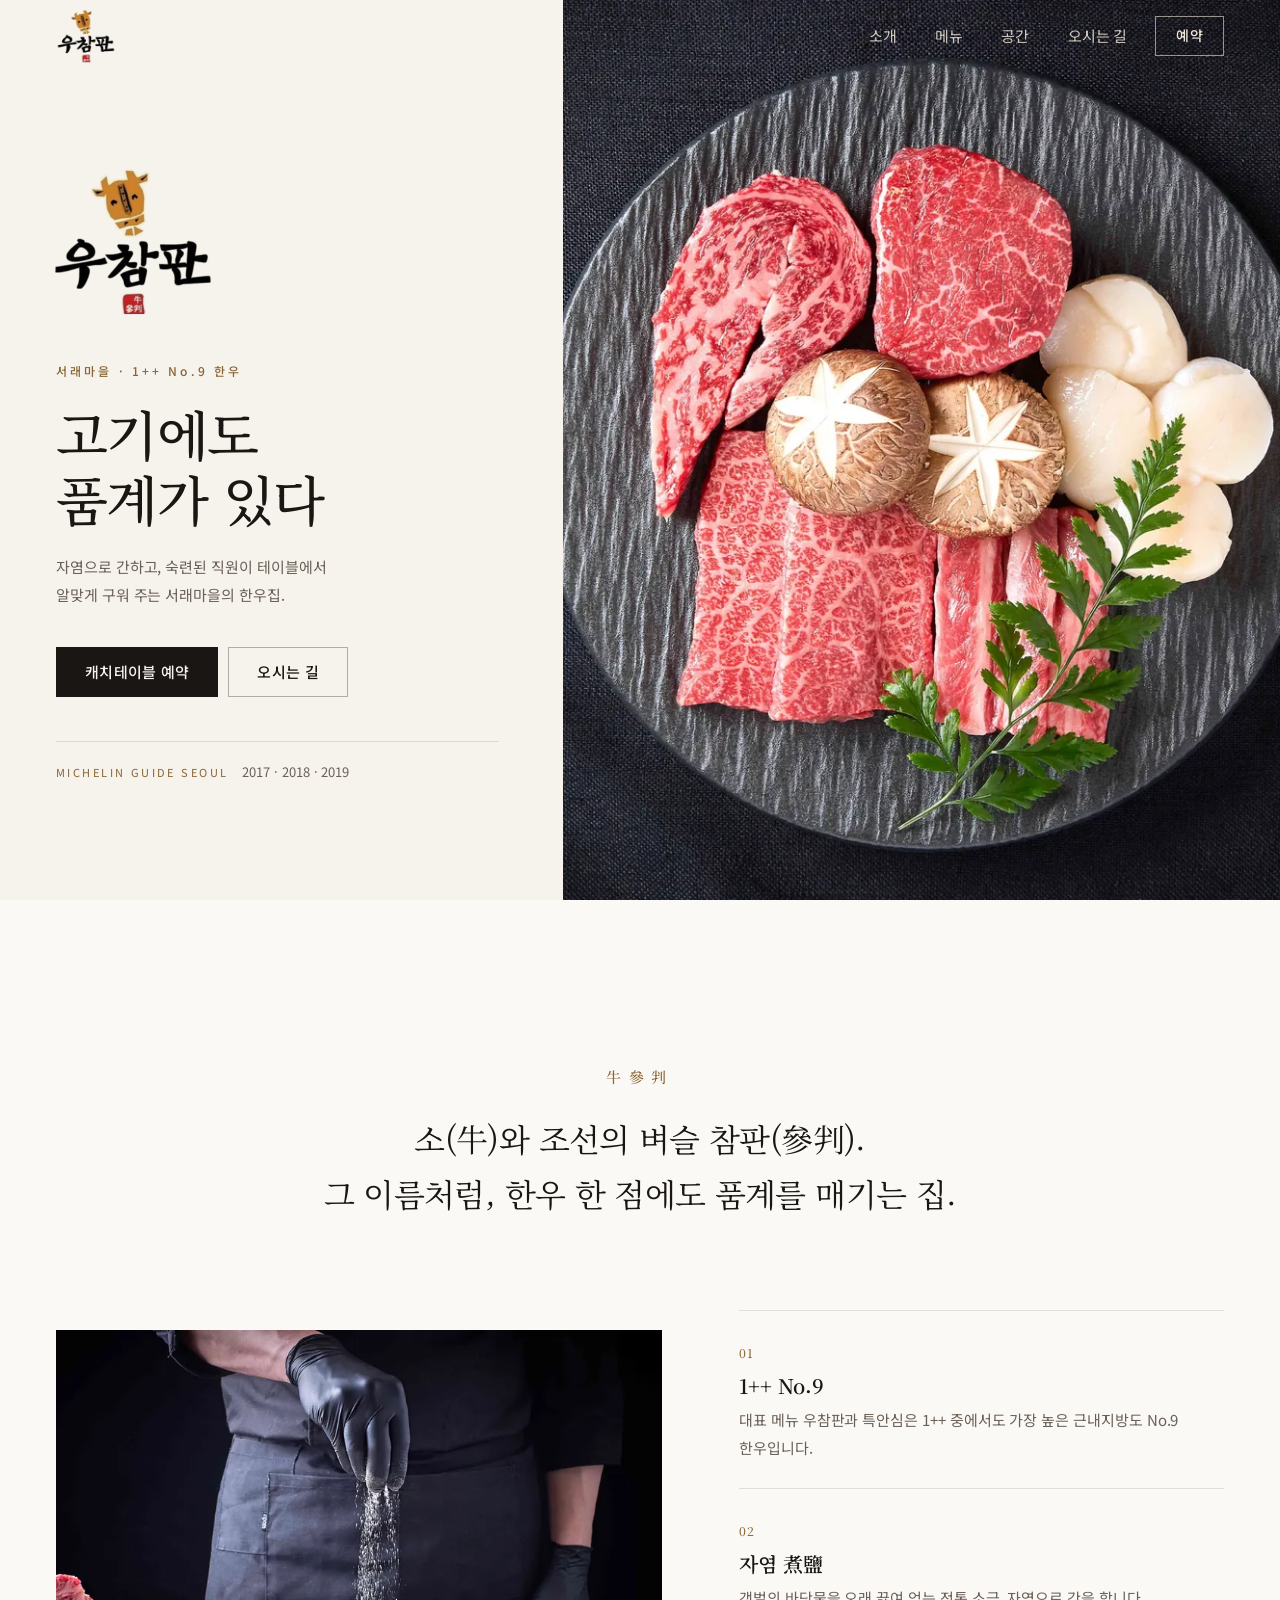
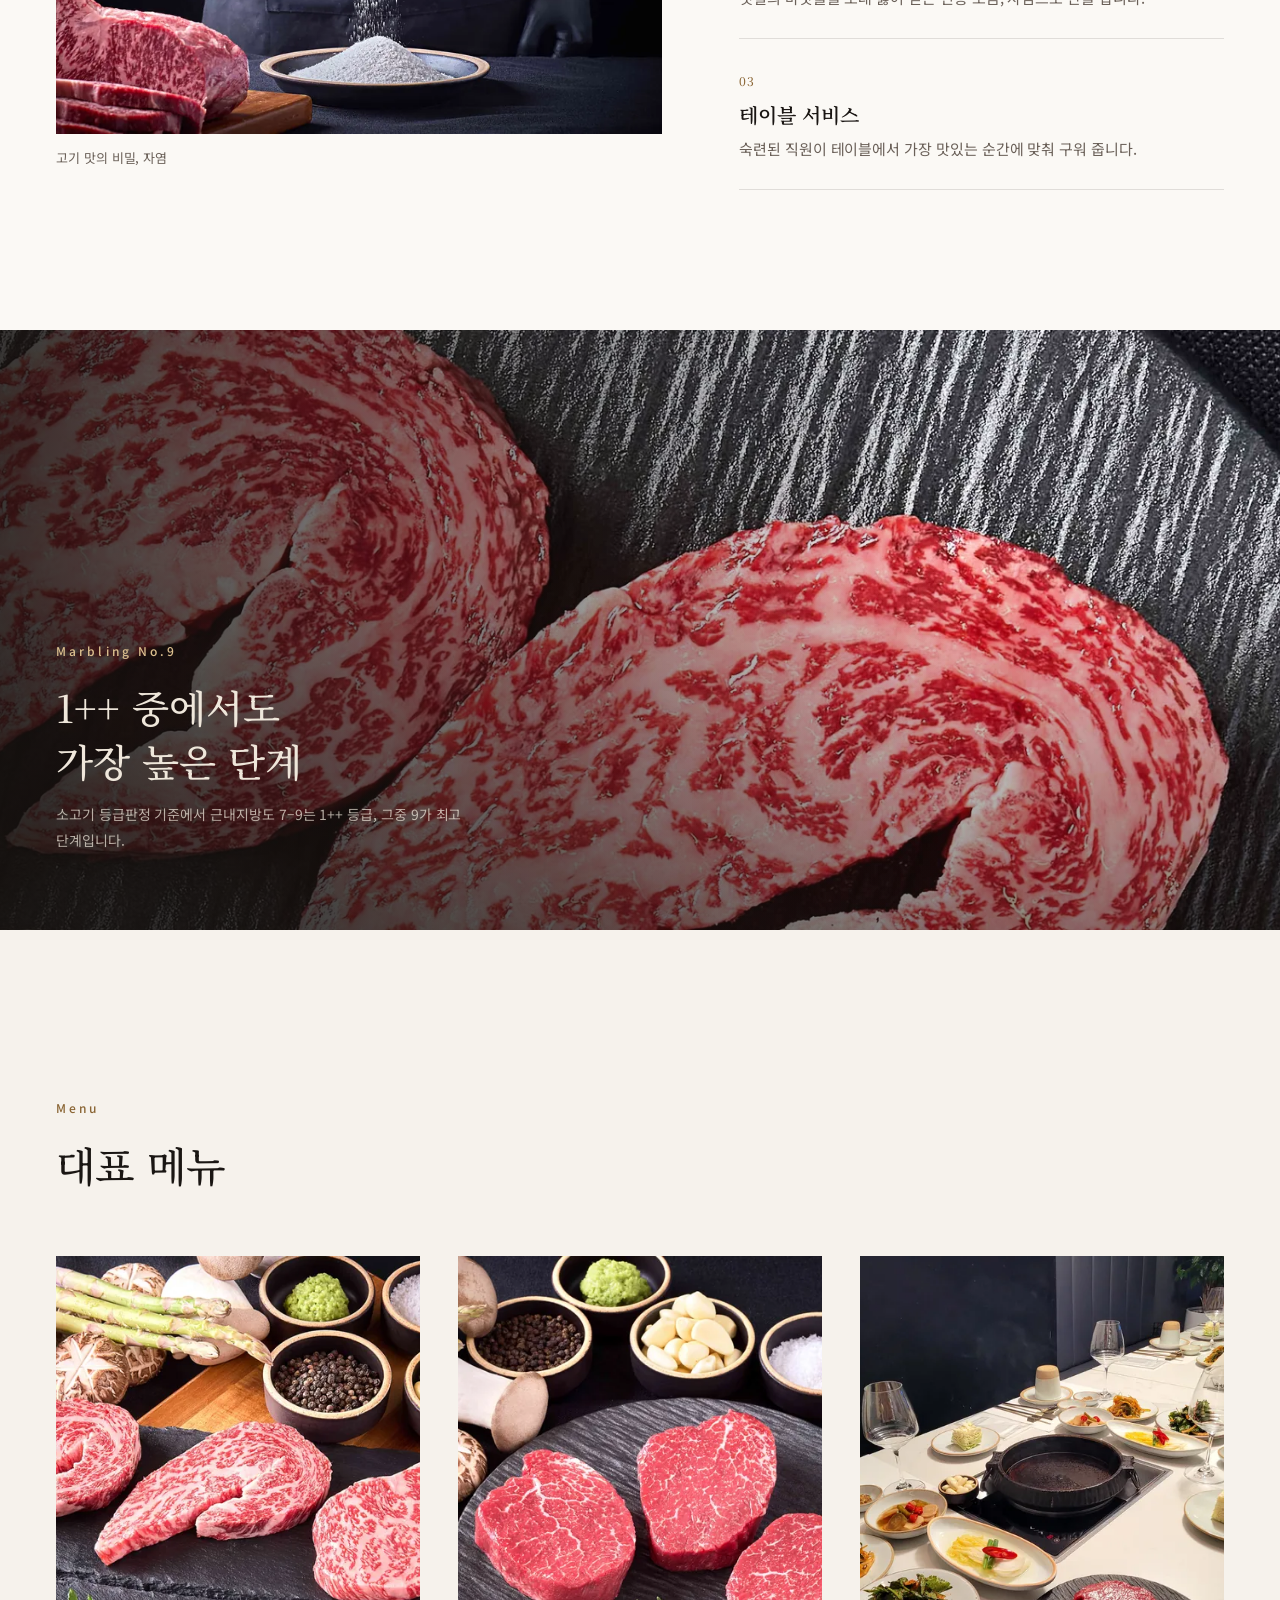
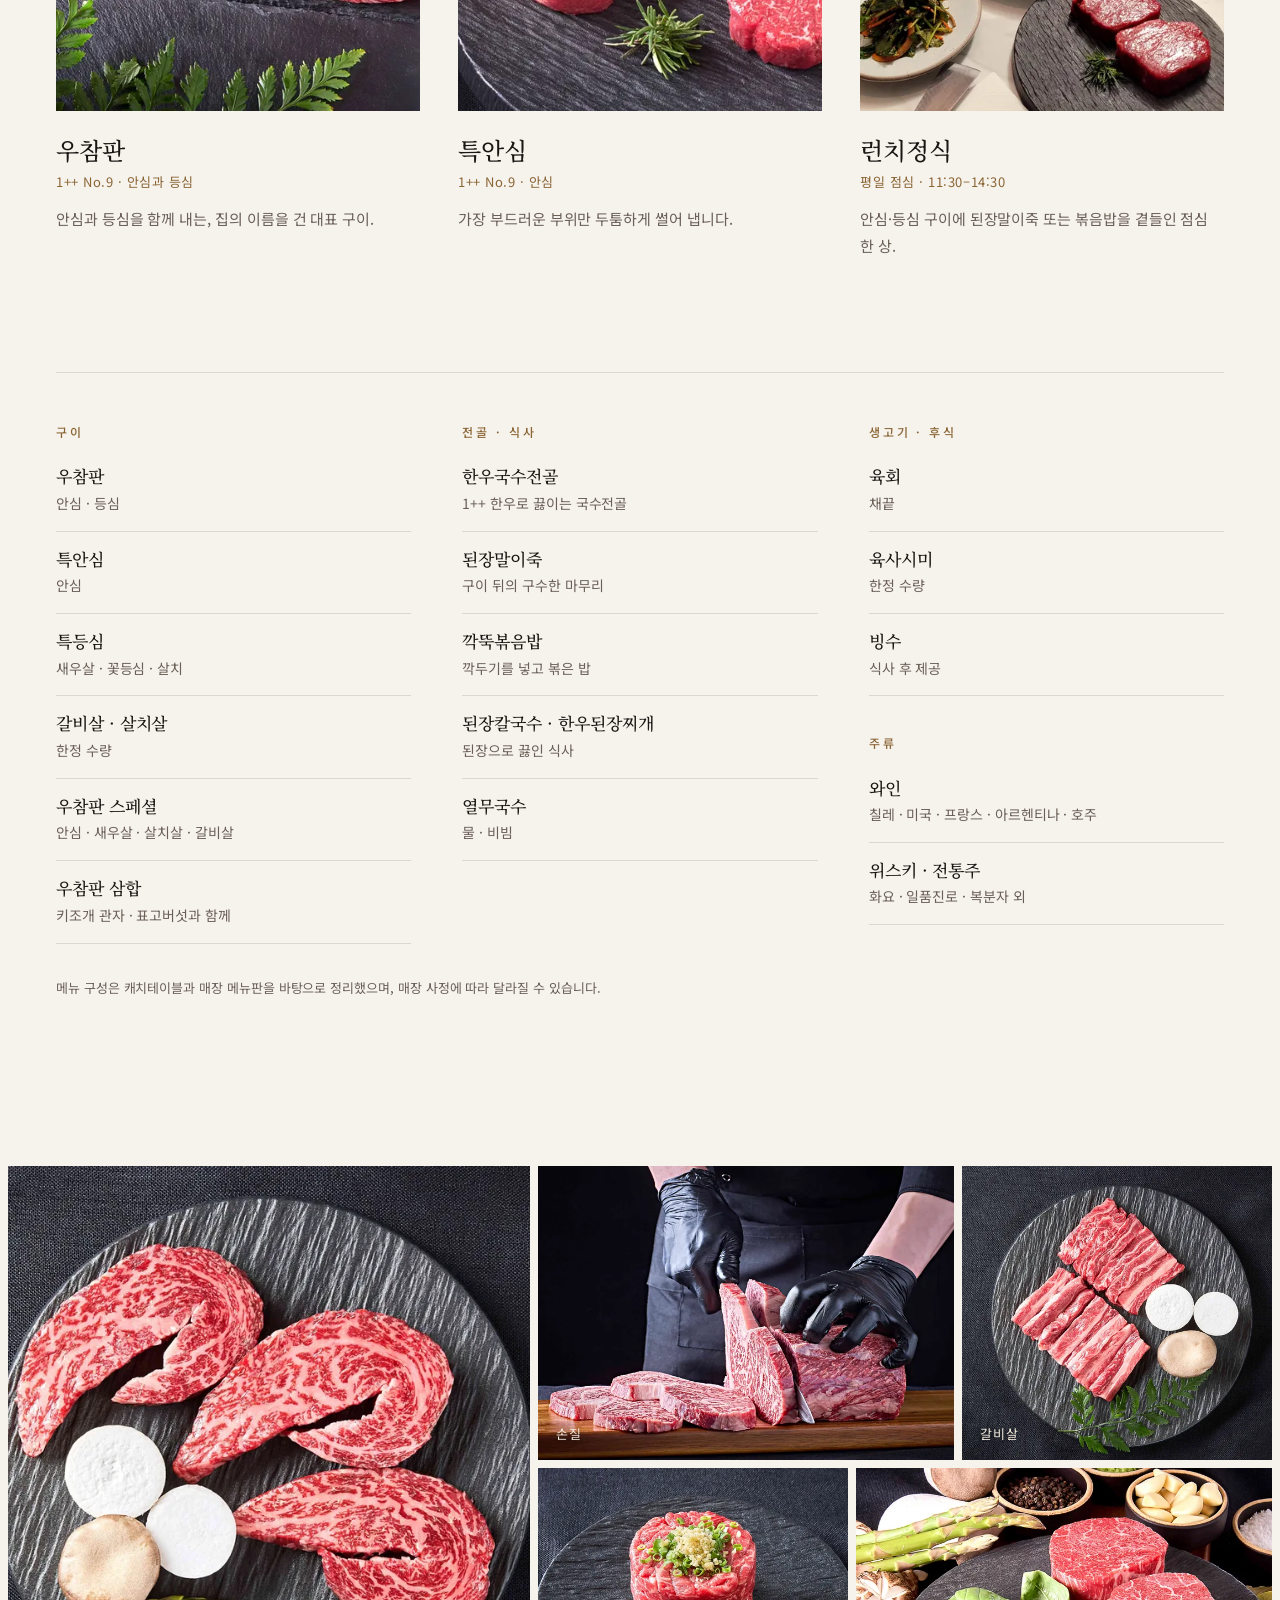
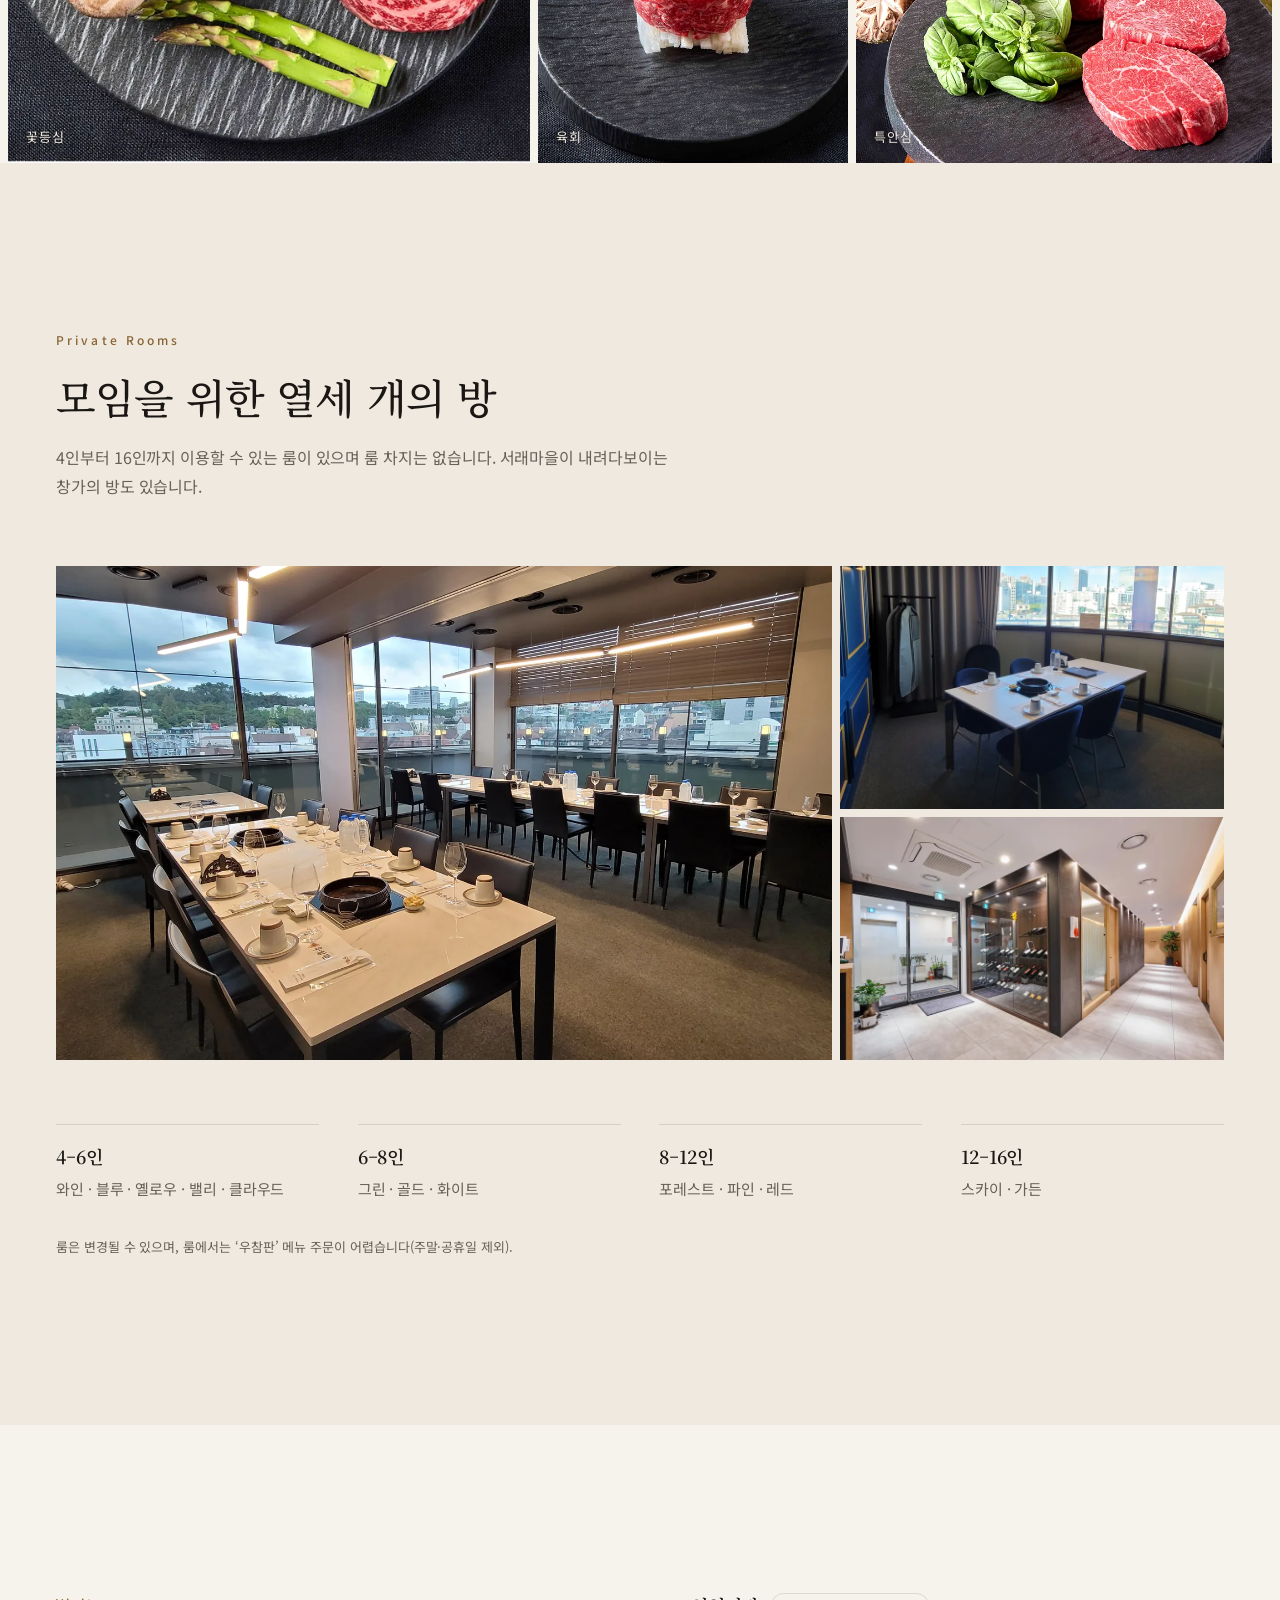
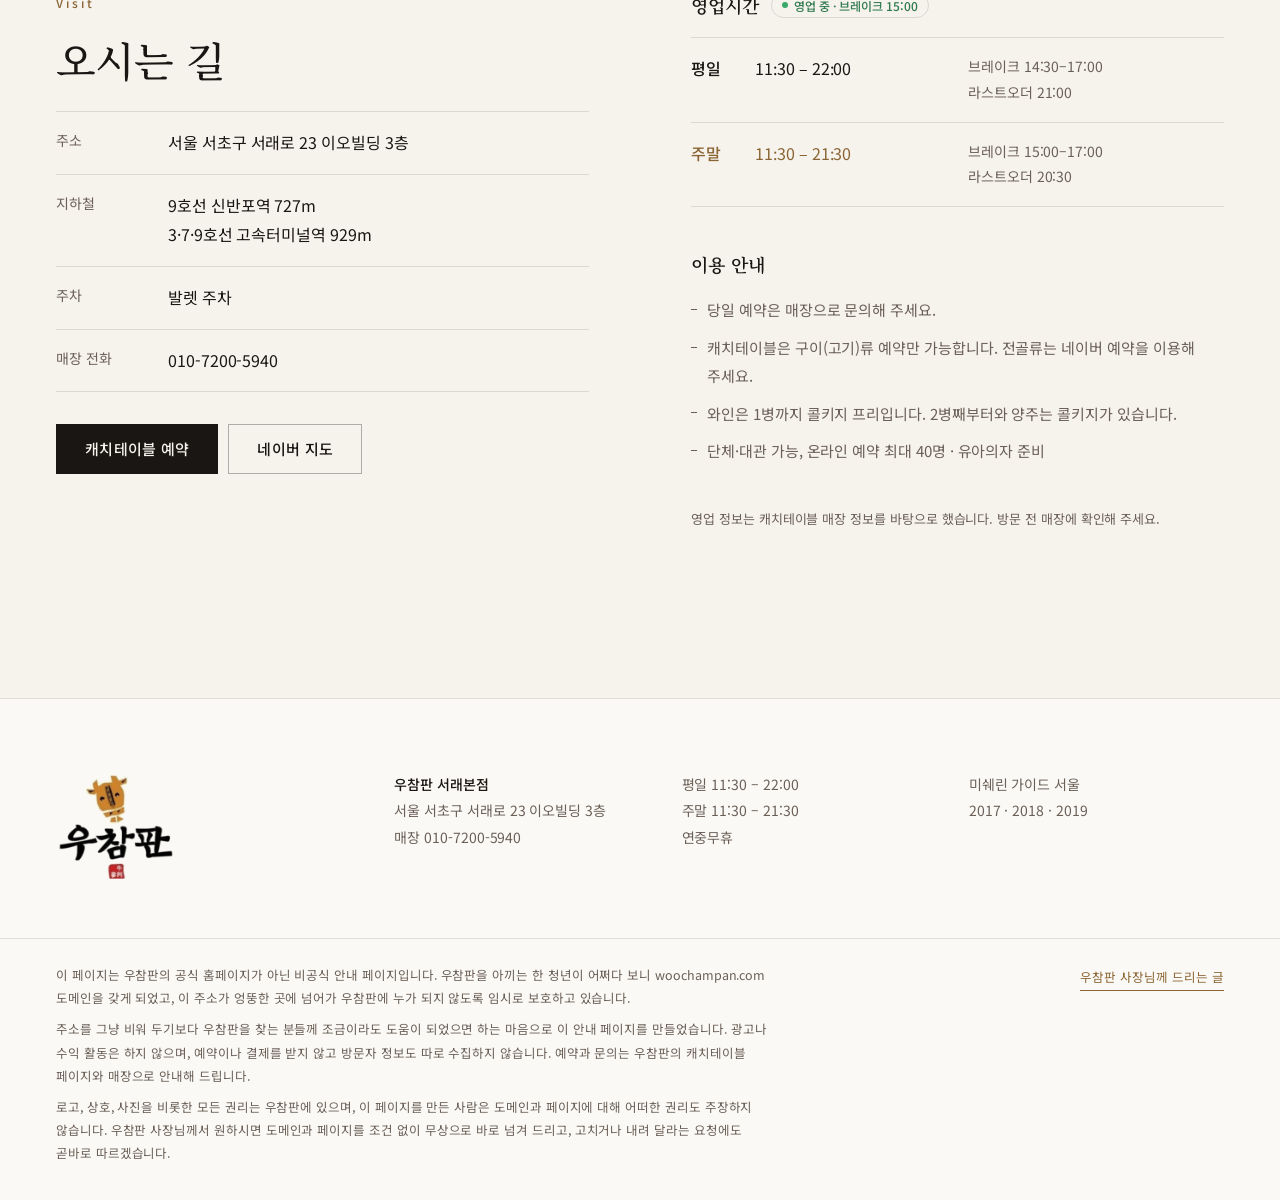
==== commit b51be45e: "Sharper marbling band; explain the page's purpose in the footer - Marbling band now uses a native-re" ====
--- a/index.html
+++ b/index.html
@@ -88,7 +88,10 @@
   </section>
 
   <section class="marble" aria-label="근내지방도 No.9 마블링">
-    <img src="assets/img/photo/macro-1400.webp" srcset="assets/img/photo/macro-1400.webp 1400w, assets/img/photo/macro-2400.webp 2400w" sizes="100vw" width="2400" height="1350" loading="lazy" decoding="async" alt="1++ No.9 한우 등심의 촘촘한 마블링 접사">
+    <picture>
+      <source media="(max-width: 700px)" srcset="assets/img/photo/marble-sq-800.webp 800w, assets/img/photo/marble-sq-1300.webp 1300w" sizes="100vw" width="1300" height="1300">
+      <img src="assets/img/photo/marble-2400.webp" srcset="assets/img/photo/marble-1600.webp 1600w, assets/img/photo/marble-2400.webp 2400w, assets/img/photo/marble-3200.webp 3200w" sizes="100vw" width="3200" height="1290" loading="lazy" decoding="async" alt="1++ No.9 한우의 촘촘한 마블링">
+    </picture>
     <div class="marble__cap wrap" data-reveal>
       <p class="eyebrow">Marbling No.9</p>
       <p class="marble__title">1++ 중에서도<br>가장 높은 단계</p>
@@ -250,7 +253,11 @@
     </div>
   </div>
   <div class="wrap ft__legal">
-    <p>이 페이지는 우참판의 공식 홈페이지가 아닌 비공식 안내 페이지로, 도메인을 임시로 보호하고 있습니다. 우참판 사장님께서 원하시면 바로 돌려드립니다. 로고와 사진의 권리는 우참판에 있습니다.</p>
+    <div class="ft__note">
+      <p>이 페이지는 우참판의 공식 홈페이지가 아닌 비공식 안내 페이지입니다. 우참판을 아끼는 한 청년이 어쩌다 보니 woochampan.com 도메인을 갖게 되었고, 이 주소가 엉뚱한 곳에 넘어가 우참판에 누가 되지 않도록 임시로 보호하고 있습니다.</p>
+      <p>주소를 그냥 비워 두기보다 우참판을 찾는 분들께 조금이라도 도움이 되었으면 하는 마음으로 이 안내 페이지를 만들었습니다. 광고나 수익 활동은 하지 않으며, 예약이나 결제를 받지 않고 방문자 정보도 따로 수집하지 않습니다. 예약과 문의는 우참판의 캐치테이블 페이지와 매장으로 안내해 드립니다.</p>
+      <p>로고, 상호, 사진을 비롯한 모든 권리는 우참판에 있으며, 이 페이지를 만든 사람은 도메인과 페이지에 대해 어떠한 권리도 주장하지 않습니다. 우참판 사장님께서 원하시면 도메인과 페이지를 조건 없이 무상으로 바로 넘겨 드리고, 고치거나 내려 달라는 요청에도 곧바로 따르겠습니다.</p>
+    </div>
     <button class="ft__owner" type="button" data-owner-open>우참판 사장님께 드리는 글</button>
   </div>
 </footer>
@@ -263,6 +270,7 @@
     <div class="owner__body">
       <p>우참판 사장님 안녕하세요.<br>우참판을 사랑하는 한 청년입니다.</p>
       <p>제가 어쩌다가 보니 공식 도메인을 사게 되었는데, 임시 보호중입니다.</p>
+      <p>주소를 비워 두기보다 우참판에 조금이라도 도움이 되었으면 하는 마음에, 광고나 수익 없이 안내 페이지도 만들어 두었습니다. 도메인과 페이지 모두 어떠한 권리도 주장하지 않으며, 원하시면 조건 없이 그대로 넘겨 드리거나 바로 내리겠습니다.</p>
       <p><a href="mailto:bbagwang@gmail.com?subject=woochampan.com%20%EB%8F%84%EB%A9%94%EC%9D%B8">bbagwang@gmail.com</a> 이나 <a href="tel:01067376974">010-6737-6974</a> 로 연락 주시면 돌려드리겠습니다.</p>
     </div>
     <div class="owner__actions">
--- a/assets/css/site.css
+++ b/assets/css/site.css
@@ -101,7 +101,10 @@
 /* marbling */
 .marble { position: relative; isolation: isolate; min-height: clamp(380px, 48vw, 600px); display: flex; align-items: flex-end; color: var(--on-deep); }
 .marble img { position: absolute; inset: 0; width: 100%; height: 100%; object-fit: cover; z-index: -2; }
-.marble::after { content: ''; position: absolute; inset: 0; z-index: -1; background: linear-gradient(90deg, rgba(20, 17, 15, .8), rgba(20, 17, 15, .32) 46%, transparent 72%); }
+.marble::after { content: ''; position: absolute; inset: 0; z-index: -1; background: linear-gradient(90deg, rgba(20, 17, 15, .84), rgba(20, 17, 15, .42) 44%, transparent 74%), linear-gradient(0deg, rgba(20, 17, 15, .5), transparent 62%); }
+@media (max-width: 700px) {
+  .marble::after { background: linear-gradient(0deg, rgba(20, 17, 15, .9) 8%, rgba(20, 17, 15, .55) 52%, rgba(20, 17, 15, .12)); }
+}
 .marble__cap { padding-block: clamp(48px, 6vw, 80px); }
 .marble .eyebrow { color: var(--gold); }
 .marble__title { margin: 0 0 14px; font: 500 clamp(26px, 3vw, 40px)/1.4 var(--serif); }
@@ -182,7 +185,9 @@
 .ft__info strong { color: var(--ink); font-weight: 500; }
 .ft__info a { text-decoration: none; }
 .ft__legal { display: flex; flex-wrap: wrap; align-items: flex-start; justify-content: space-between; gap: 16px 40px; margin-top: 56px; padding-top: 24px; border-top: 1px solid var(--line); }
-.ft__legal p { margin: 0; max-width: 680px; color: var(--muted); font-size: 12.5px; line-height: 1.8; }
+.ft__note { max-width: 720px; }
+.ft__legal p { margin: 0; color: var(--muted); font-size: 12.5px; line-height: 1.85; word-break: keep-all; }
+.ft__legal p + p { margin-top: 8px; }
 .ft__owner { flex: none; padding: 2px 0; border: 0; border-bottom: 1px solid currentColor; background: none; color: var(--accent); font-size: 12.5px; cursor: pointer; }
 .ft__owner:hover { color: var(--ink); }
 
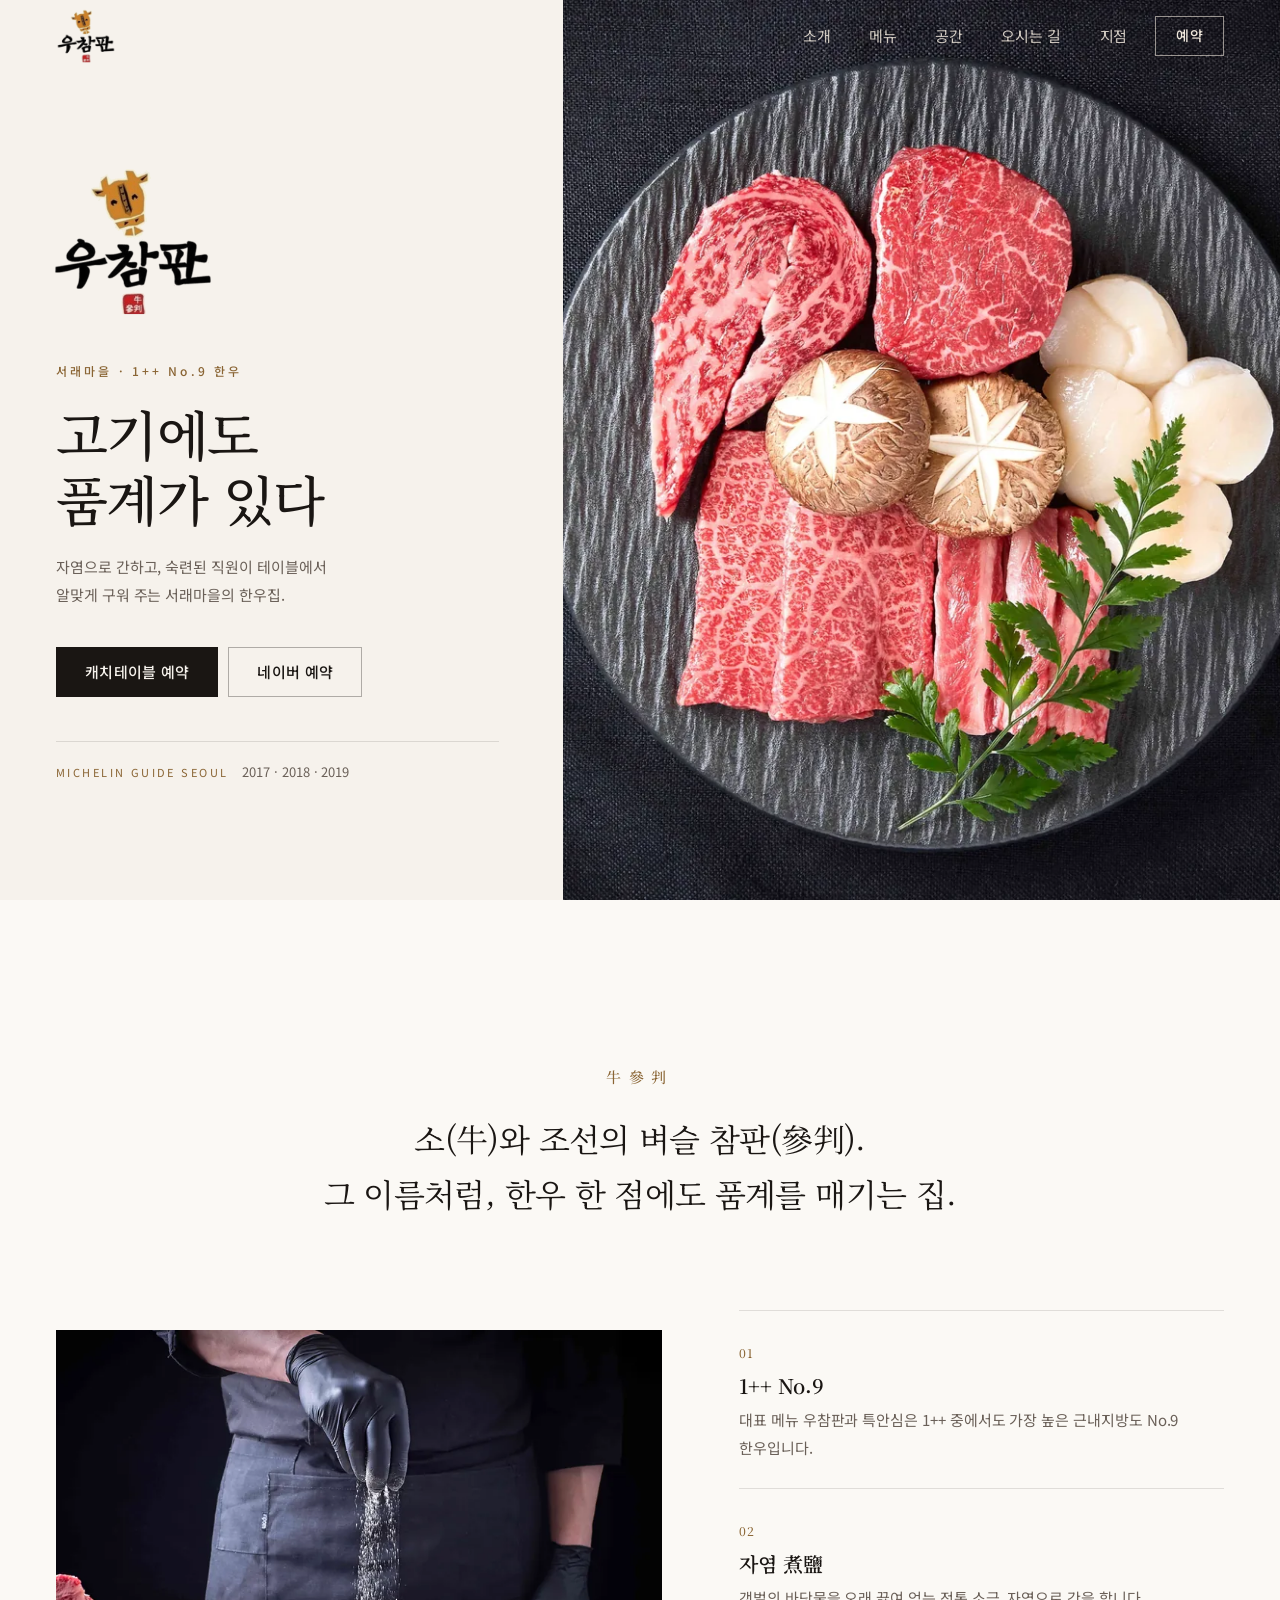
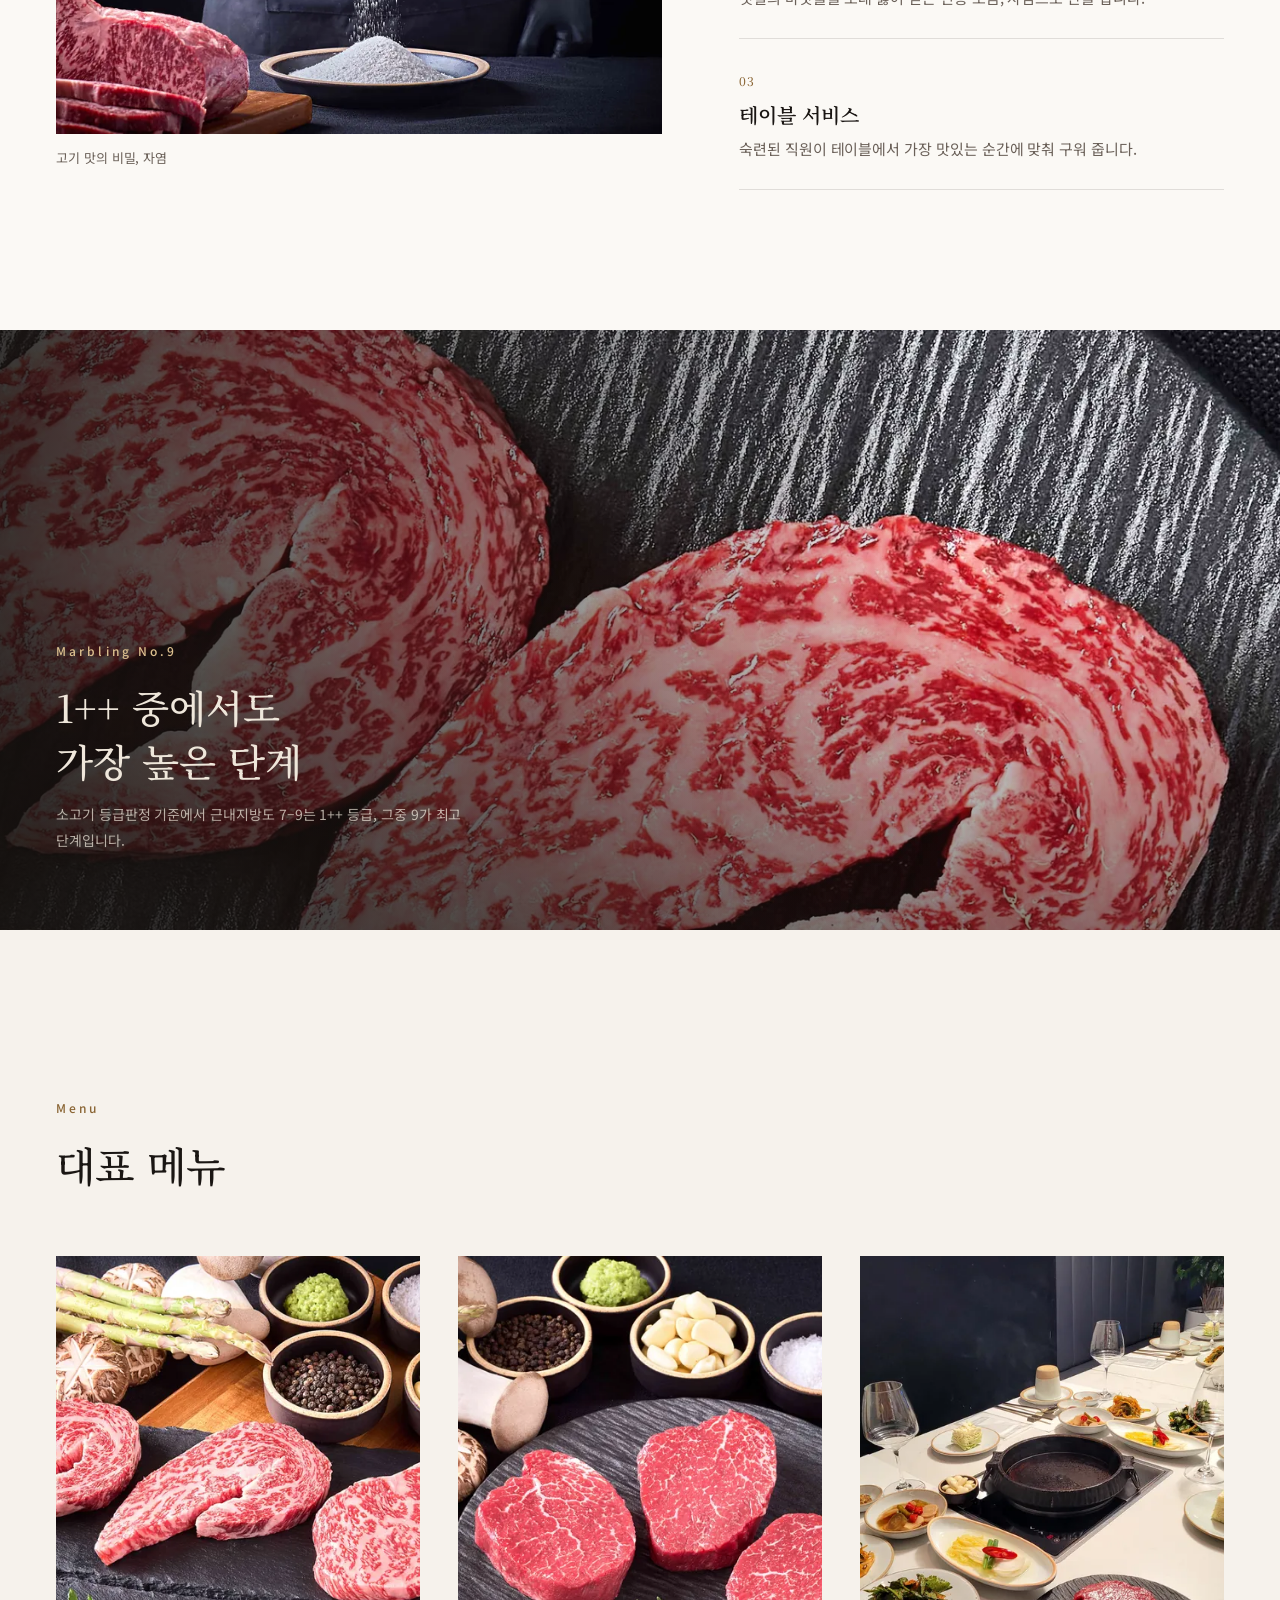
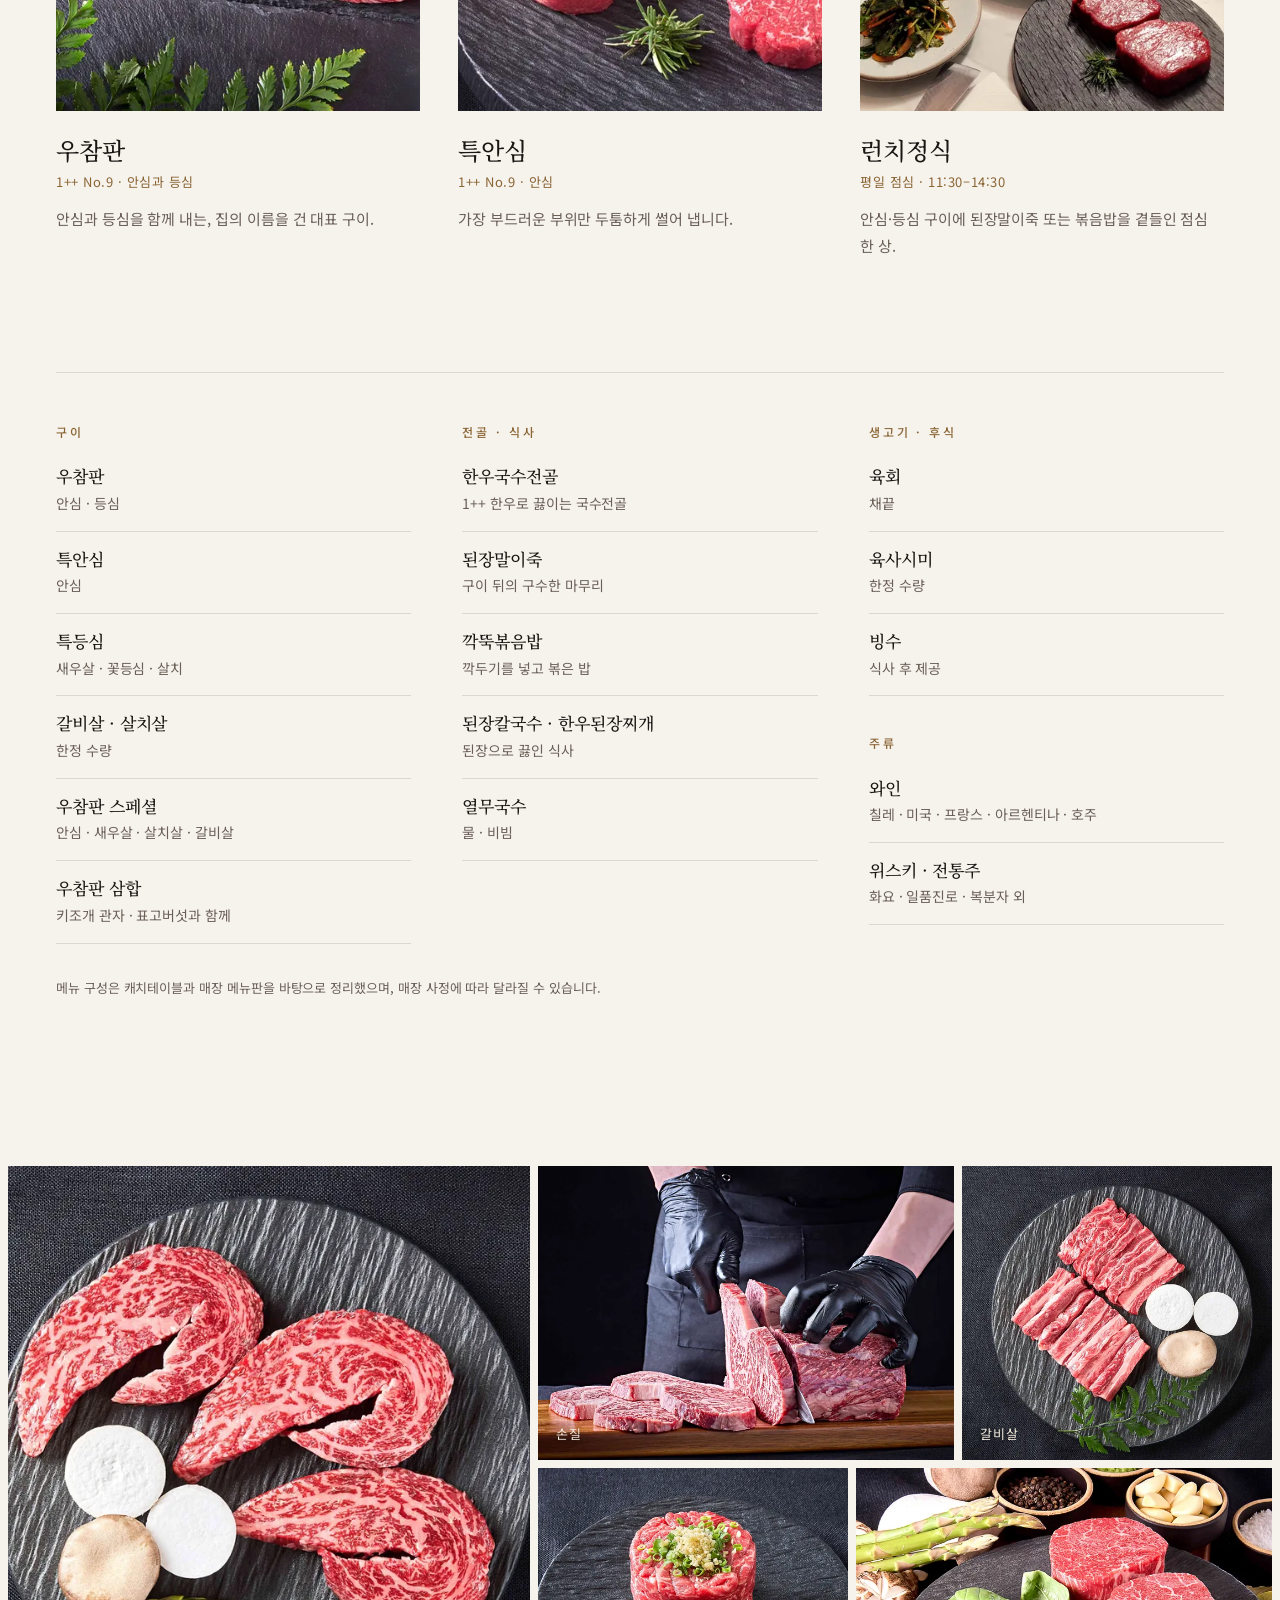
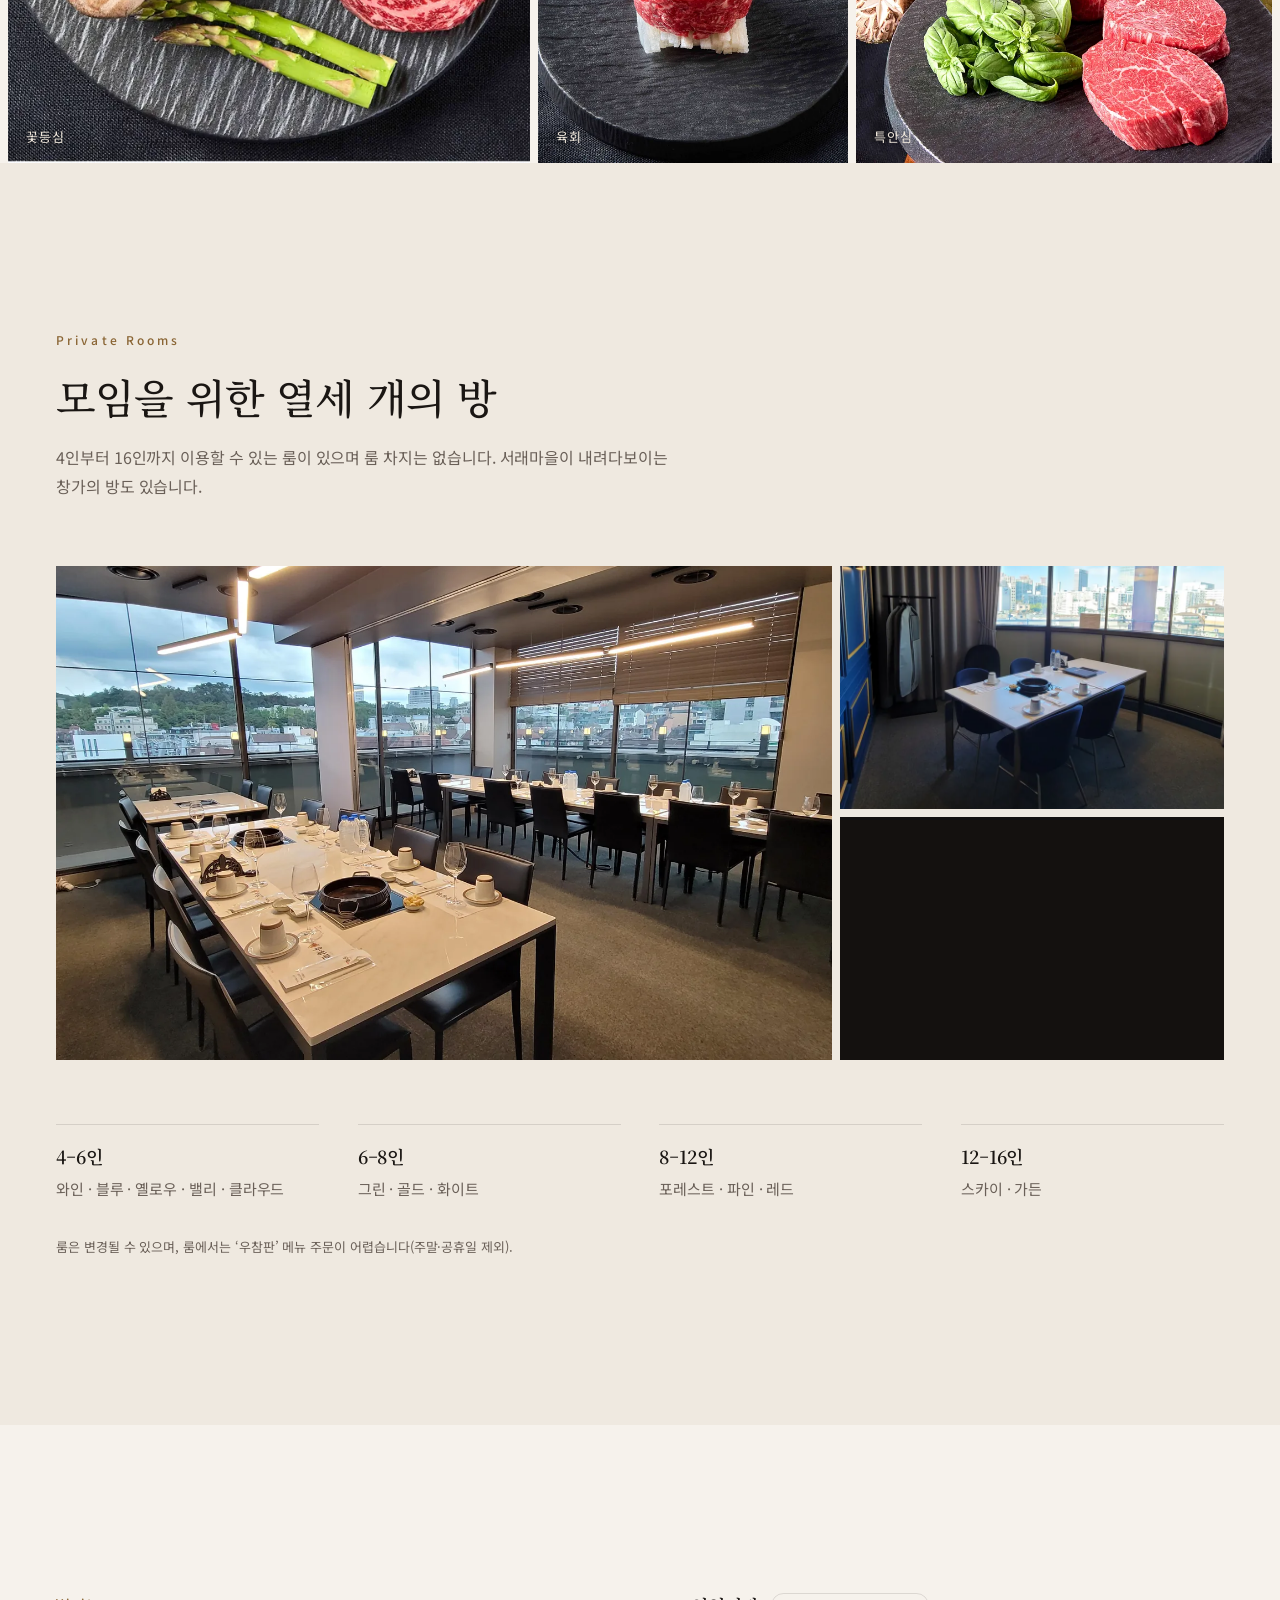
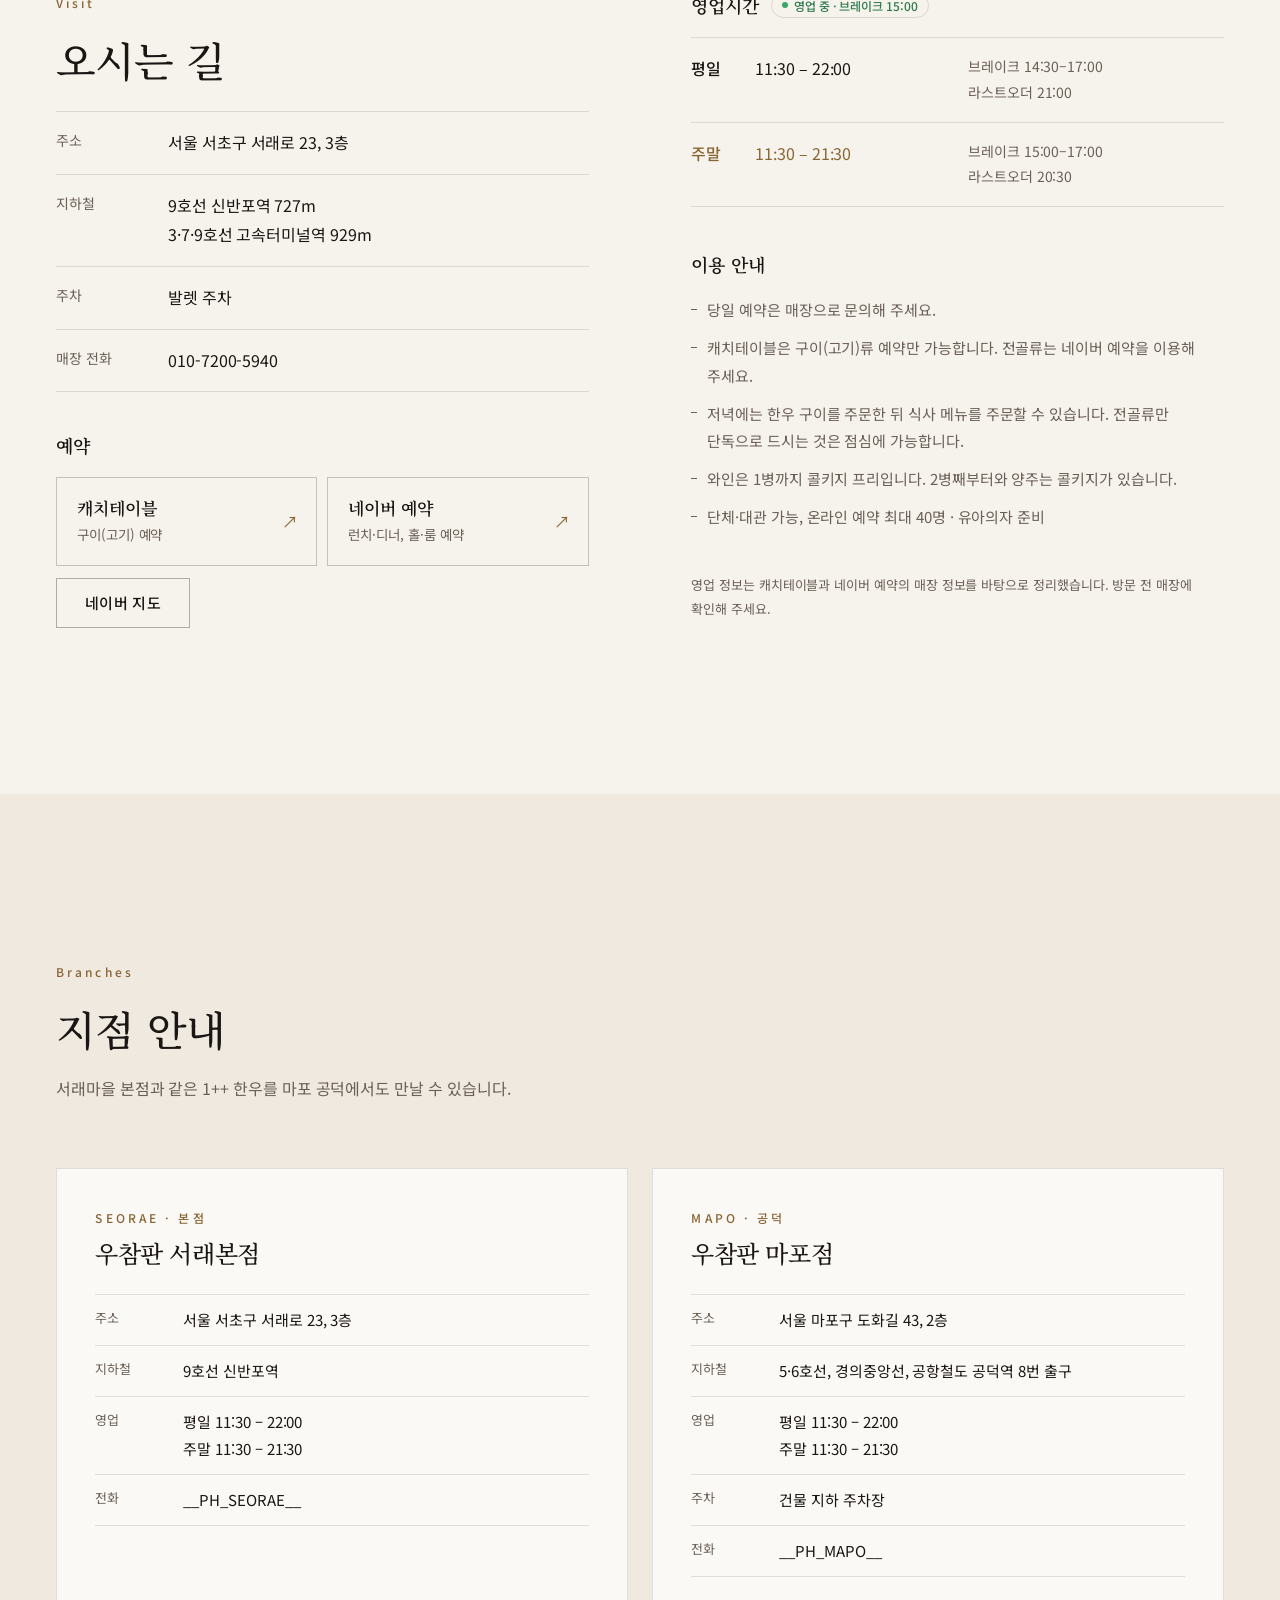
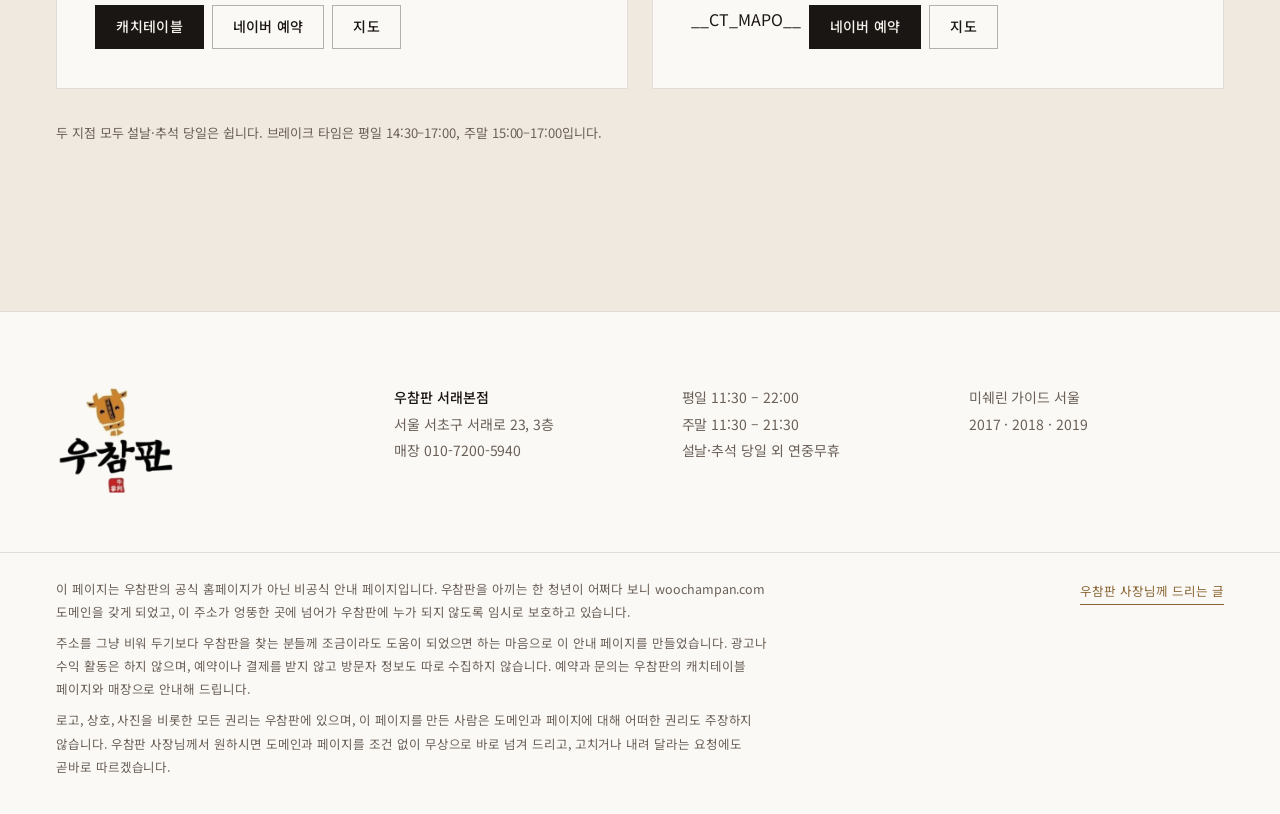
==== commit 788562c1: "WIP: both booking channels and a branches section - Header, hero and the visit section now offer Cat" ====
--- a/index.html
+++ b/index.html
@@ -37,9 +37,10 @@
       <a href="#menu">메뉴</a>
       <a href="#space">공간</a>
       <a href="#visit">오시는 길</a>
+      <a href="#branches">지점</a>
     </nav>
     <div class="hd__end">
-      <a class="btn btn--sm" href="https://app.catchtable.co.kr/ct/shop/woochampan" target="_blank" rel="noopener">예약<span class="sr-only"> (캐치테이블, 새 창)</span></a>
+      <a class="btn btn--sm" href="#reserve">예약</a>
       <button class="hd__toggle" type="button" aria-controls="site-nav" aria-expanded="false" aria-label="메뉴 열기" data-menu-toggle><span></span><span></span></button>
     </div>
   </div>
@@ -55,7 +56,7 @@
       <p class="hero__lede">자염으로 간하고, 숙련된 직원이 테이블에서<br>알맞게 구워 주는 서래마을의 한우집.</p>
       <div class="hero__actions">
         <a class="btn" href="https://app.catchtable.co.kr/ct/shop/woochampan" target="_blank" rel="noopener">캐치테이블 예약</a>
-        <a class="btn btn--line" href="#visit">오시는 길</a>
+        <a class="btn btn--line" href="https://m.booking.naver.com/booking/6/bizes/328989" target="_blank" rel="noopener">네이버 예약</a>
       </div>
       <p class="hero__note"><span>MICHELIN GUIDE SEOUL</span> 2017 · 2018 · 2019</p>
     </div>
@@ -202,18 +203,28 @@
         <p class="eyebrow">Visit</p>
         <h2 class="h2">오시는 길</h2>
         <dl class="info">
-          <div><dt>주소</dt><dd>서울 서초구 서래로 23 이오빌딩 3층</dd></div>
+          <div><dt>주소</dt><dd>서울 서초구 서래로 23, 3층</dd></div>
           <div><dt>지하철</dt><dd>9호선 신반포역 727m<br>3·7·9호선 고속터미널역 929m</dd></div>
           <div><dt>주차</dt><dd>발렛 주차</dd></div>
           <div><dt>매장 전화</dt><dd><a href="tel:01072005940">010-7200-5940</a></dd></div>
         </dl>
+        <h3 class="h3 reserve__title" id="reserve">예약</h3>
+        <div class="reserve">
+          <a class="reserve__item" href="https://app.catchtable.co.kr/ct/shop/woochampan" target="_blank" rel="noopener">
+            <span class="reserve__name">캐치테이블</span>
+            <span class="reserve__desc">구이(고기) 예약</span>
+          </a>
+          <a class="reserve__item" href="https://m.booking.naver.com/booking/6/bizes/328989" target="_blank" rel="noopener">
+            <span class="reserve__name">네이버 예약</span>
+            <span class="reserve__desc">런치·디너, 홀·룸 예약</span>
+          </a>
+        </div>
         <div class="visit__actions">
-          <a class="btn" href="https://app.catchtable.co.kr/ct/shop/woochampan" target="_blank" rel="noopener">캐치테이블 예약</a>
-          <a class="btn btn--line" href="https://map.naver.com/p/search/%EC%9A%B0%EC%B0%B8%ED%8C%90" target="_blank" rel="noopener">네이버 지도</a>
+          <a class="btn btn--line" href="https://naver.me/xxY2IUbL" target="_blank" rel="noopener">네이버 지도</a>
         </div>
       </div>
       <div data-reveal>
-        <h3 class="h3">영업시간 <span class="status" data-status>연중무휴</span></h3>
+        <h3 class="h3">영업시간 <span class="status" data-status>설날·추석 당일 외 연중무휴</span></h3>
         <table class="hours">
           <tbody>
             <tr data-days="1,2,3,4,5"><th scope="row">평일</th><td>11:30 – 22:00</td><td>브레이크 14:30–17:00<br>라스트오더 21:00</td></tr>
@@ -224,11 +235,55 @@
         <ul class="notes">
           <li>당일 예약은 매장으로 문의해 주세요.</li>
           <li>캐치테이블은 구이(고기)류 예약만 가능합니다. 전골류는 네이버 예약을 이용해 주세요.</li>
+          <li>저녁에는 한우 구이를 주문한 뒤 식사 메뉴를 주문할 수 있습니다. 전골류만 단독으로 드시는 것은 점심에 가능합니다.</li>
           <li>와인은 1병까지 콜키지 프리입니다. 2병째부터와 양주는 콜키지가 있습니다.</li>
           <li>단체·대관 가능, 온라인 예약 최대 40명 · 유아의자 준비</li>
         </ul>
-        <p class="note">영업 정보는 캐치테이블 매장 정보를 바탕으로 했습니다. 방문 전 매장에 확인해 주세요.</p>
-      </div>
+        <p class="note">영업 정보는 캐치테이블과 네이버 예약의 매장 정보를 바탕으로 정리했습니다. 방문 전 매장에 확인해 주세요.</p>
+      </div>
+    </div>
+  </section>
+
+  <section class="branches" id="branches">
+    <div class="wrap">
+      <div class="sec-head" data-reveal>
+        <p class="eyebrow">Branches</p>
+        <h2 class="h2">지점 안내</h2>
+        <p class="sec-head__lede">서래마을 본점과 같은 1++ 한우를 마포 공덕에서도 만날 수 있습니다.</p>
+      </div>
+      <ul class="branch-list">
+        <li class="branch" data-reveal>
+          <p class="branch__area">SEORAE · 본점</p>
+          <h3 class="branch__name">우참판 서래본점</h3>
+          <dl class="info">
+            <div><dt>주소</dt><dd>서울 서초구 서래로 23, 3층</dd></div>
+            <div><dt>지하철</dt><dd>9호선 신반포역</dd></div>
+            <div><dt>영업</dt><dd>평일 11:30 – 22:00<br>주말 11:30 – 21:30</dd></div>
+            <div><dt>전화</dt><dd>__PH_SEORAE__</dd></div>
+          </dl>
+          <div class="branch__links">
+            <a class="btn" href="https://app.catchtable.co.kr/ct/shop/woochampan" target="_blank" rel="noopener">캐치테이블</a>
+            <a class="btn btn--line" href="https://m.booking.naver.com/booking/6/bizes/328989" target="_blank" rel="noopener">네이버 예약</a>
+            <a class="btn btn--line" href="https://naver.me/xxY2IUbL" target="_blank" rel="noopener">지도</a>
+          </div>
+        </li>
+        <li class="branch" data-reveal>
+          <p class="branch__area">MAPO · 공덕</p>
+          <h3 class="branch__name">우참판 마포점</h3>
+          <dl class="info">
+            <div><dt>주소</dt><dd>서울 마포구 도화길 43, 2층</dd></div>
+            <div><dt>지하철</dt><dd>5·6호선, 경의중앙선, 공항철도 공덕역 8번 출구</dd></div>
+            <div><dt>영업</dt><dd>평일 11:30 – 22:00<br>주말 11:30 – 21:30</dd></div>
+            <div><dt>주차</dt><dd>건물 지하 주차장</dd></div>
+            <div><dt>전화</dt><dd>__PH_MAPO__</dd></div>
+          </dl>
+          <div class="branch__links">
+            __CT_MAPO__<a class="btn" href="https://m.booking.naver.com/booking/6/bizes/1199253" target="_blank" rel="noopener">네이버 예약</a>
+            <a class="btn btn--line" href="https://naver.me/FXwGkVSp" target="_blank" rel="noopener">지도</a>
+          </div>
+        </li>
+      </ul>
+      <p class="note">두 지점 모두 설날·추석 당일은 쉽니다. 브레이크 타임은 평일 14:30–17:00, 주말 15:00–17:00입니다.</p>
     </div>
   </section>
 
@@ -239,13 +294,13 @@
     <img class="ft__logo" src="assets/img/logo.png" alt="우참판" width="559" height="520" loading="lazy">
     <div class="ft__info">
       <p><strong>우참판 서래본점</strong></p>
-      <p>서울 서초구 서래로 23 이오빌딩 3층</p>
+      <p>서울 서초구 서래로 23, 3층</p>
       <p>매장 <a href="tel:01072005940">010-7200-5940</a></p>
     </div>
     <div class="ft__info">
       <p>평일 11:30 – 22:00</p>
       <p>주말 11:30 – 21:30</p>
-      <p>연중무휴</p>
+      <p>설날·추석 당일 외 연중무휴</p>
     </div>
     <div class="ft__info">
       <p>미쉐린 가이드 서울</p>
--- a/assets/css/site.css
+++ b/assets/css/site.css
@@ -173,6 +173,30 @@
 .hours th { width: 64px; font-weight: 500; white-space: nowrap; }
 .hours td:last-child { padding-right: 0; color: var(--muted); font-size: 14px; }
 .hours tr.is-today th, .hours tr.is-today td:nth-child(2) { color: var(--accent); }
+/* reservation */
+.reserve__title { margin-top: 40px; }
+.reserve { display: grid; grid-template-columns: 1fr 1fr; gap: 10px; }
+.reserve__item { position: relative; display: flex; flex-direction: column; gap: 2px; padding: 18px 44px 18px 20px; border: 1px solid rgba(26, 22, 19, .22); color: var(--ink); text-decoration: none; transition: border-color .25s, background .25s; }
+.reserve__item::after { content: '↗'; position: absolute; right: 18px; top: 50%; transform: translateY(-50%); color: var(--accent); font-size: 16px; }
+.reserve__item:hover { border-color: var(--ink); background: var(--paper); }
+.reserve__name { font: 600 17px/1.4 var(--serif); }
+.reserve__desc { color: var(--muted); font-size: 13.5px; }
+.reserve + .visit__actions { margin-top: 12px; }
+@media (max-width: 520px) { .reserve { grid-template-columns: 1fr; } }
+
+/* branches */
+.branches { padding: clamp(104px, 13vw, 176px) 0; background: var(--bg-2); }
+.branch-list { display: grid; grid-template-columns: repeat(auto-fit, minmax(min(100%, 320px), 1fr)); gap: clamp(16px, 2vw, 24px); margin: 0; padding: 0; list-style: none; }
+.branch { display: flex; flex-direction: column; padding: clamp(28px, 3vw, 40px); background: var(--paper); border: 1px solid var(--line); }
+.branch__area { margin: 0 0 8px; color: var(--accent); font-size: 12px; font-weight: 500; letter-spacing: .26em; }
+.branch__name { margin: 0 0 24px; font: 500 24px/1.35 var(--serif); letter-spacing: -.02em; }
+.branch__name small { margin-left: 8px; color: var(--muted); font: 400 13px var(--sans); letter-spacing: 0; }
+.branch .info { margin-bottom: 28px; }
+.branch .info div { grid-template-columns: 76px 1fr; gap: 12px; padding: 12px 0; font-size: 15px; line-height: 1.75; }
+.branch .info dt { font-size: 13px; }
+.branch__links { display: flex; flex-wrap: wrap; gap: 8px; margin-top: auto; }
+.branch__links .btn { min-height: 44px; padding: 0 20px; font-size: 14px; }
+
 .notes { margin: 0; padding: 0; list-style: none; }
 .notes li { position: relative; padding: 0 0 10px 16px; color: var(--muted); font-size: 15px; }
 .notes li::before { content: ''; position: absolute; left: 0; top: .85em; width: 6px; height: 1px; background: var(--muted); }
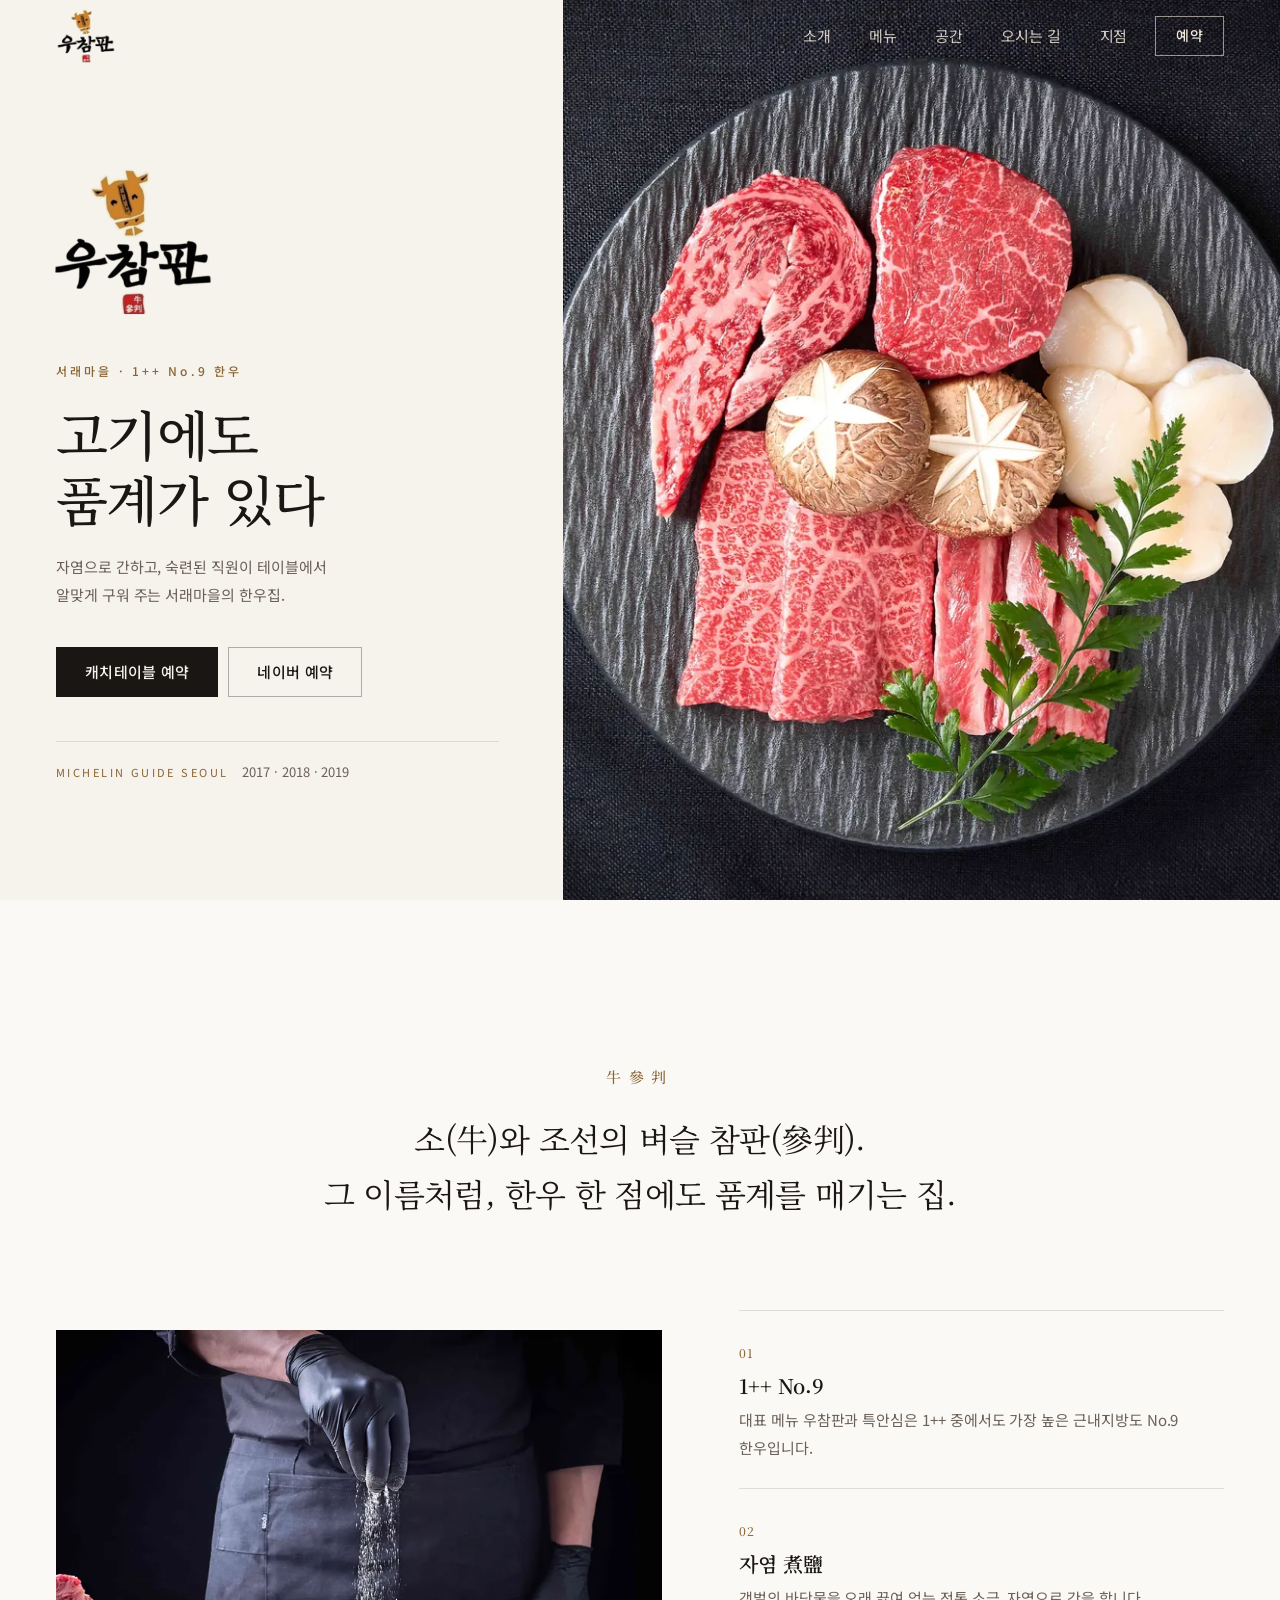
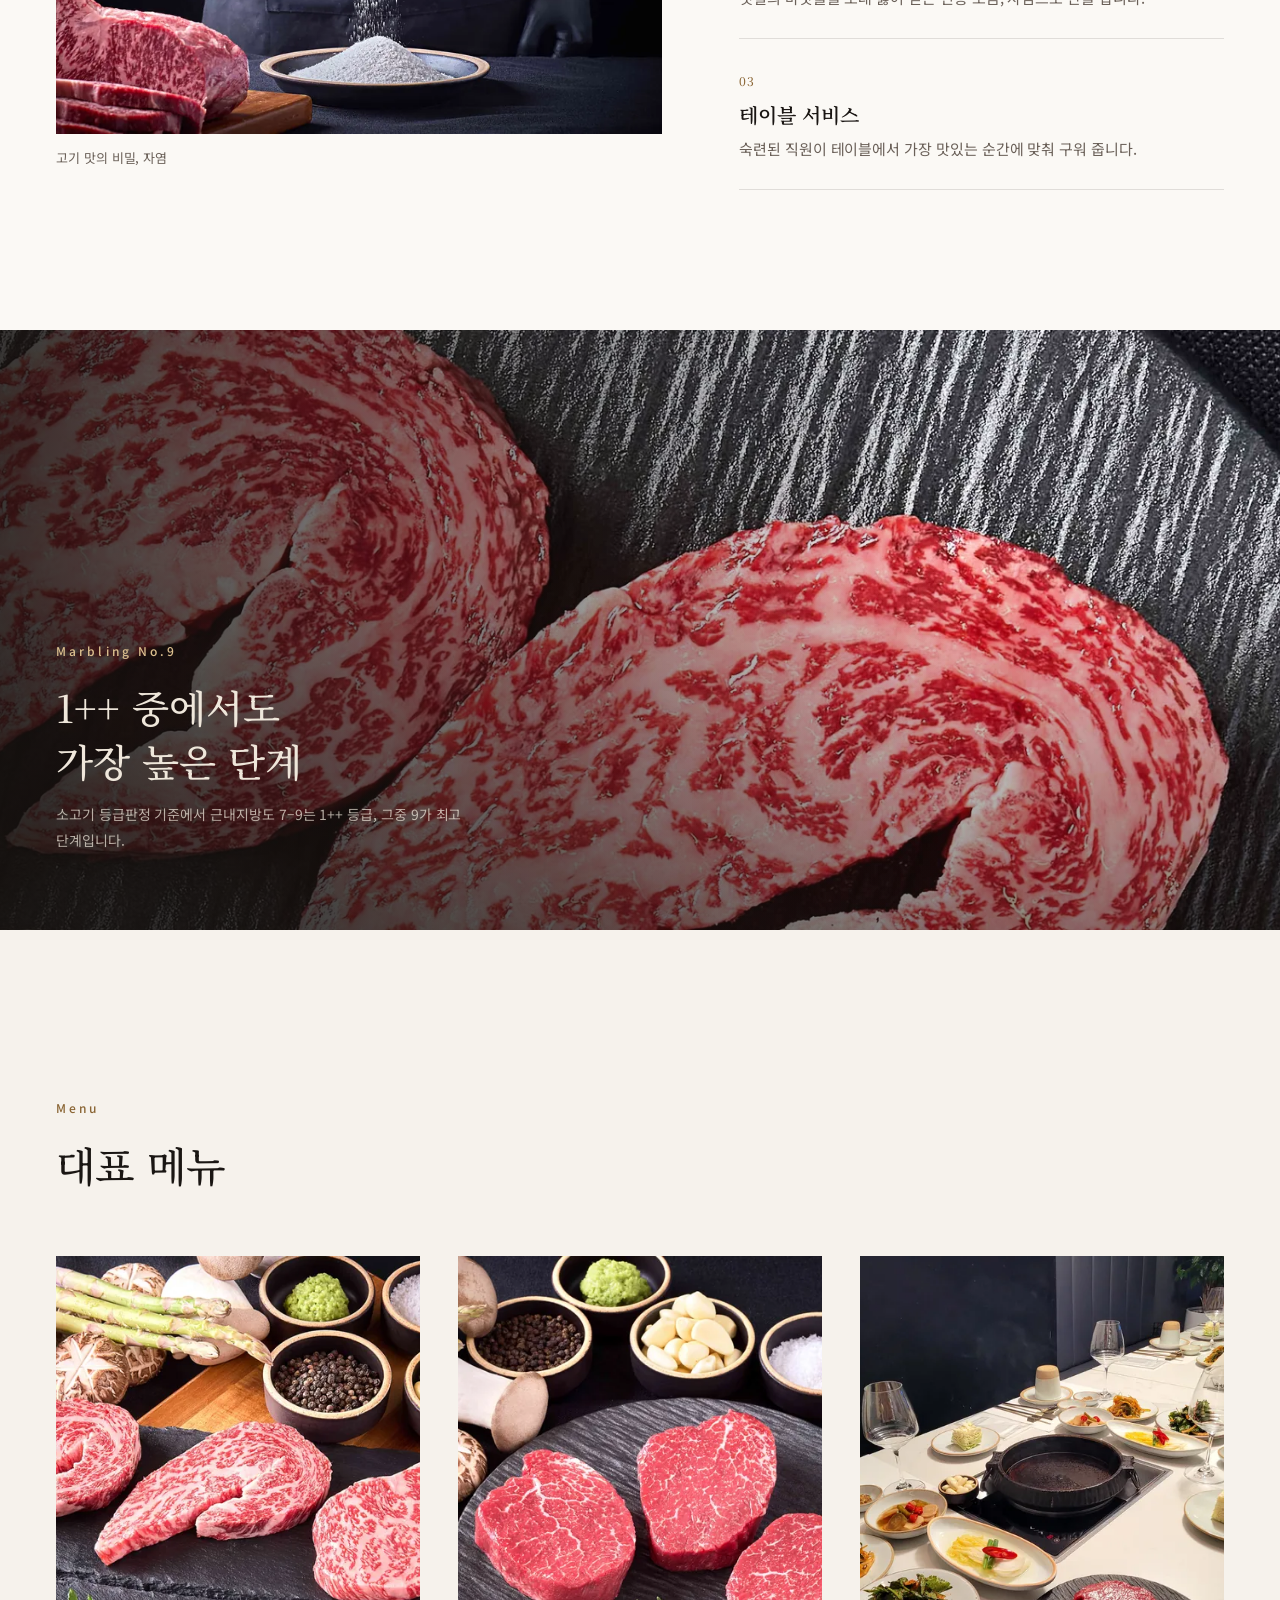
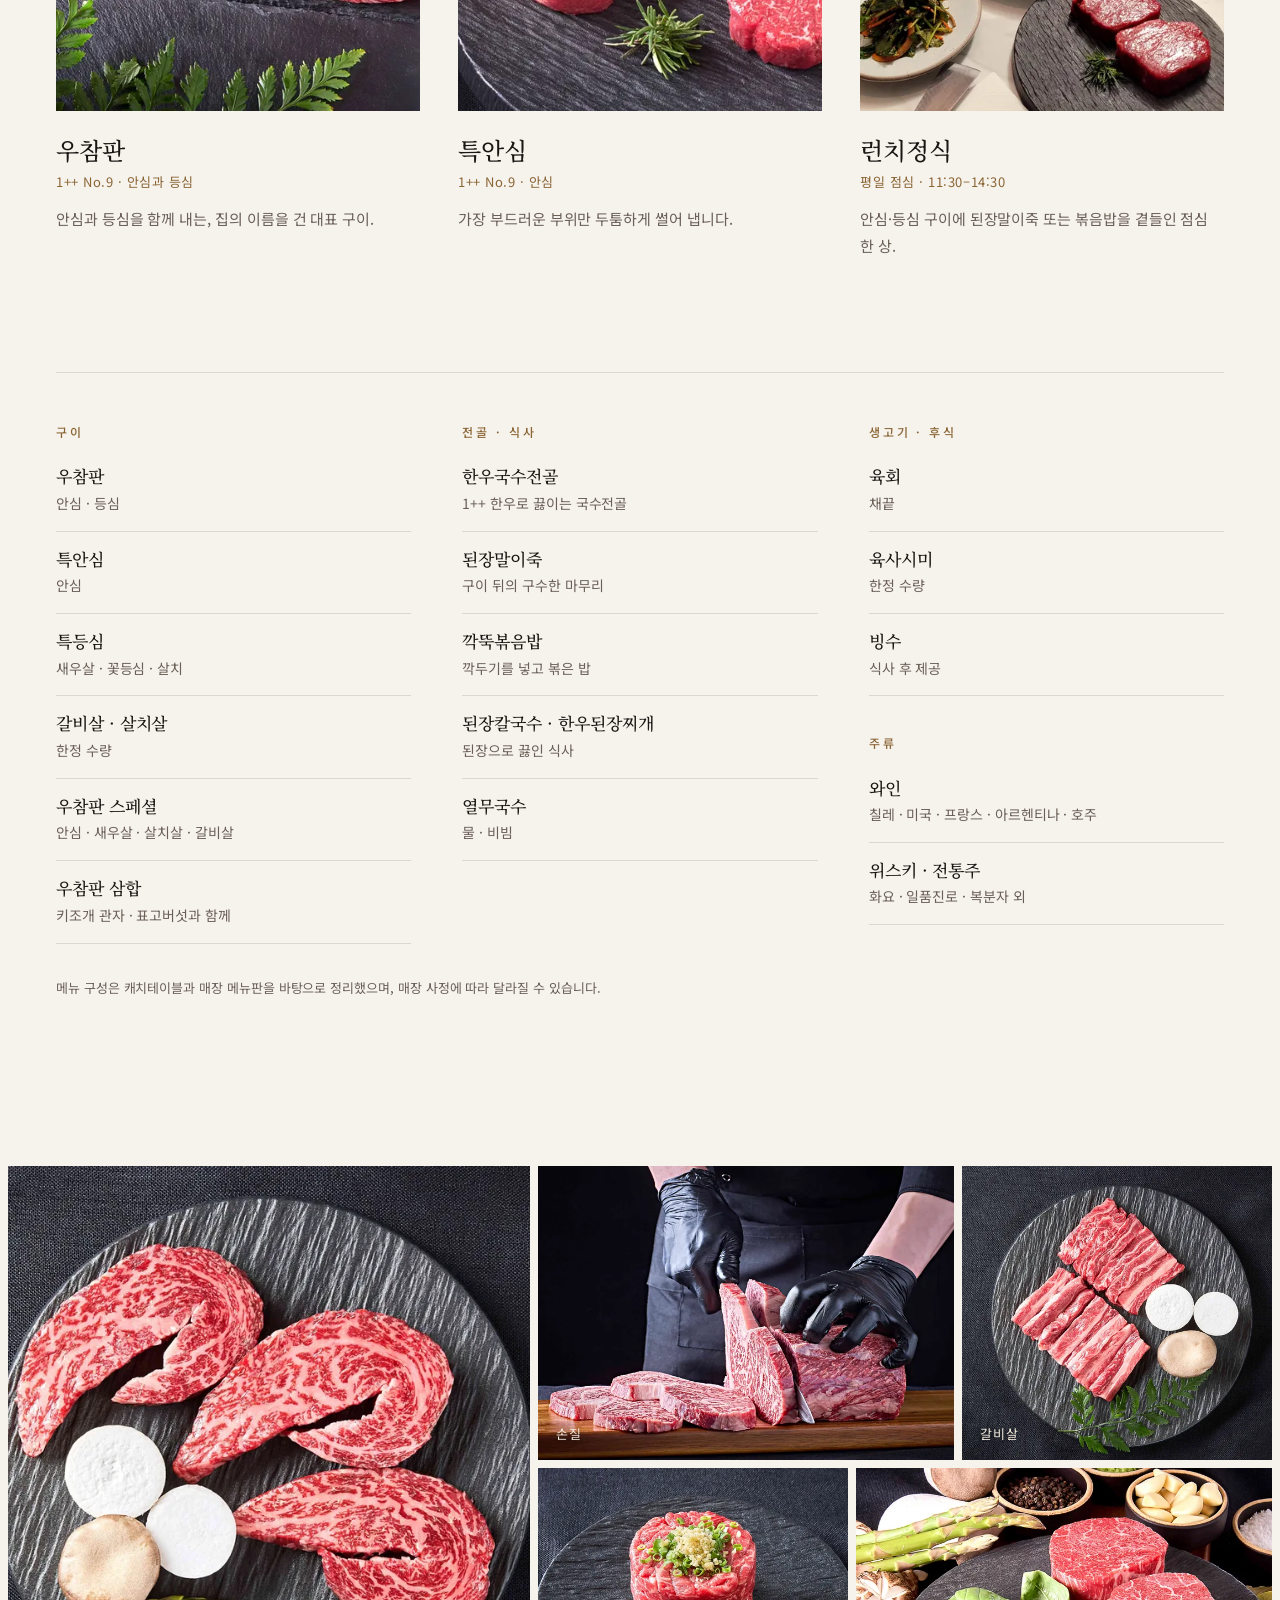
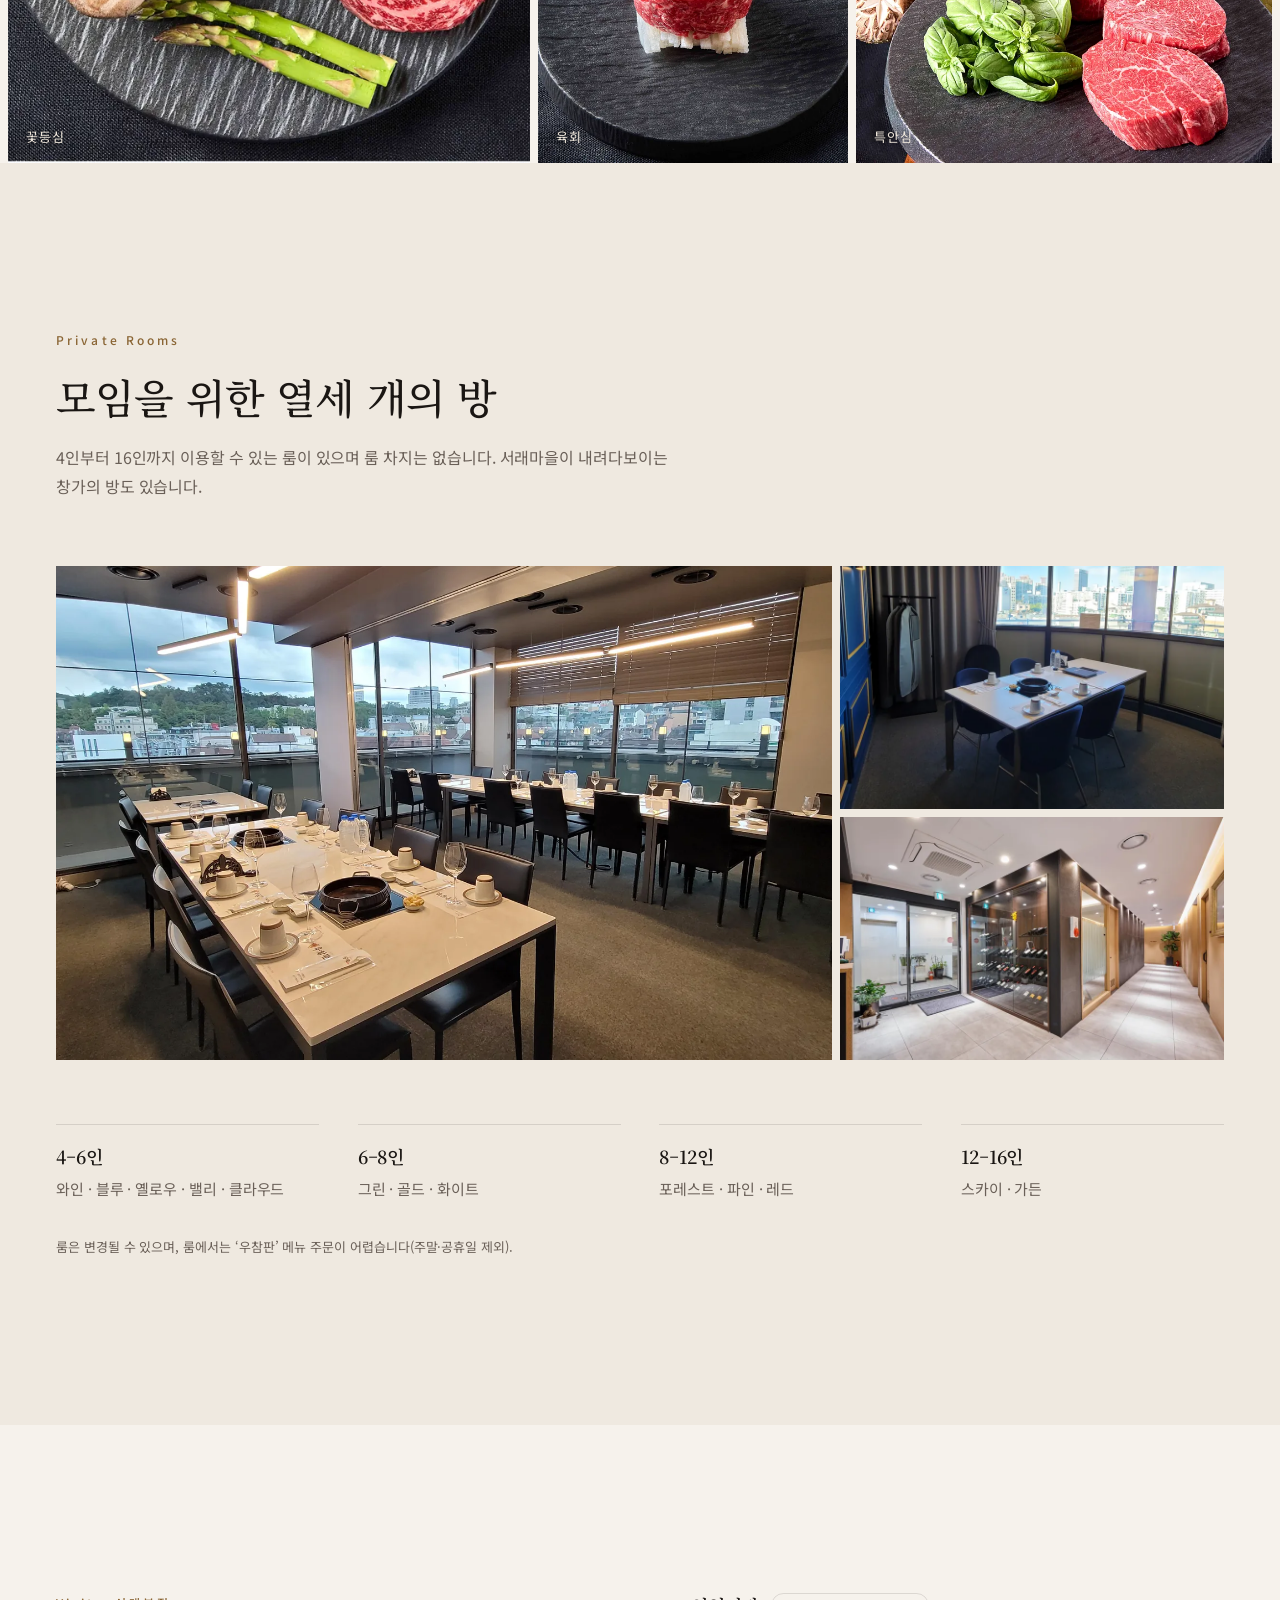
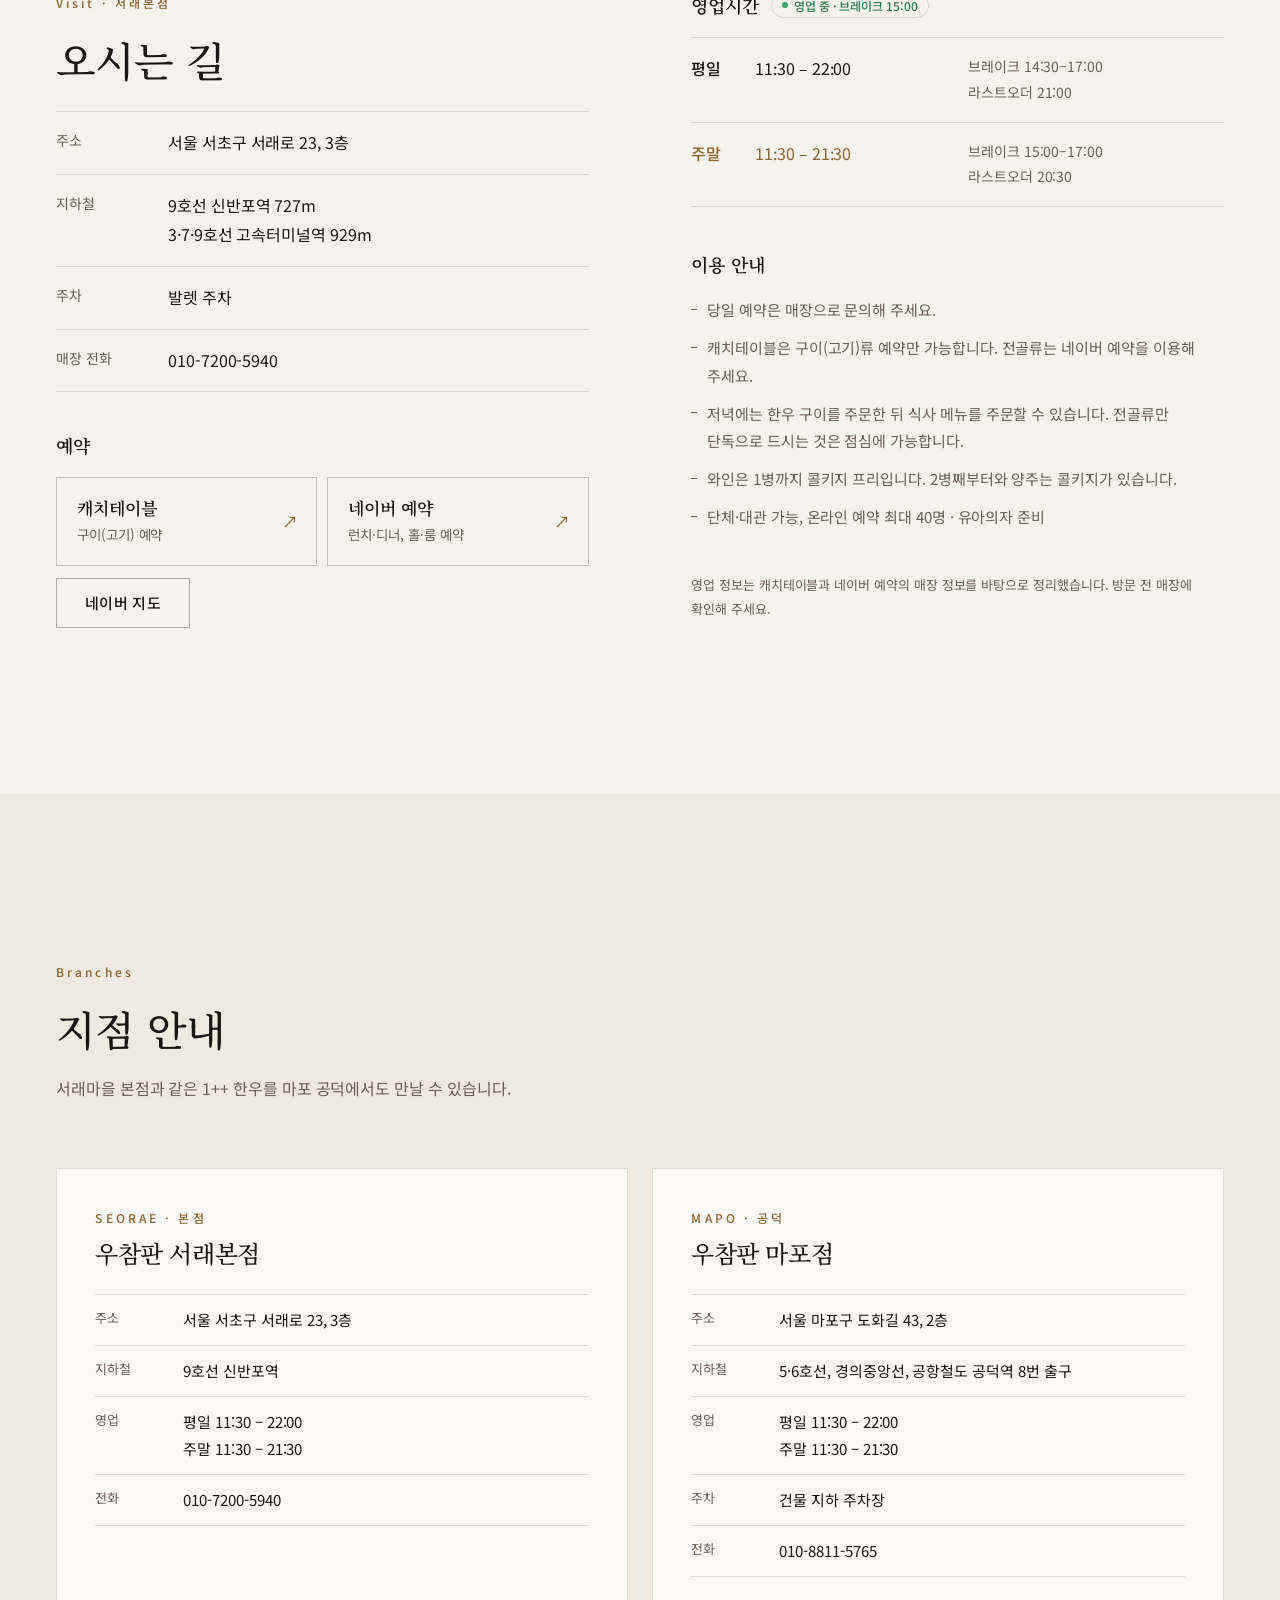
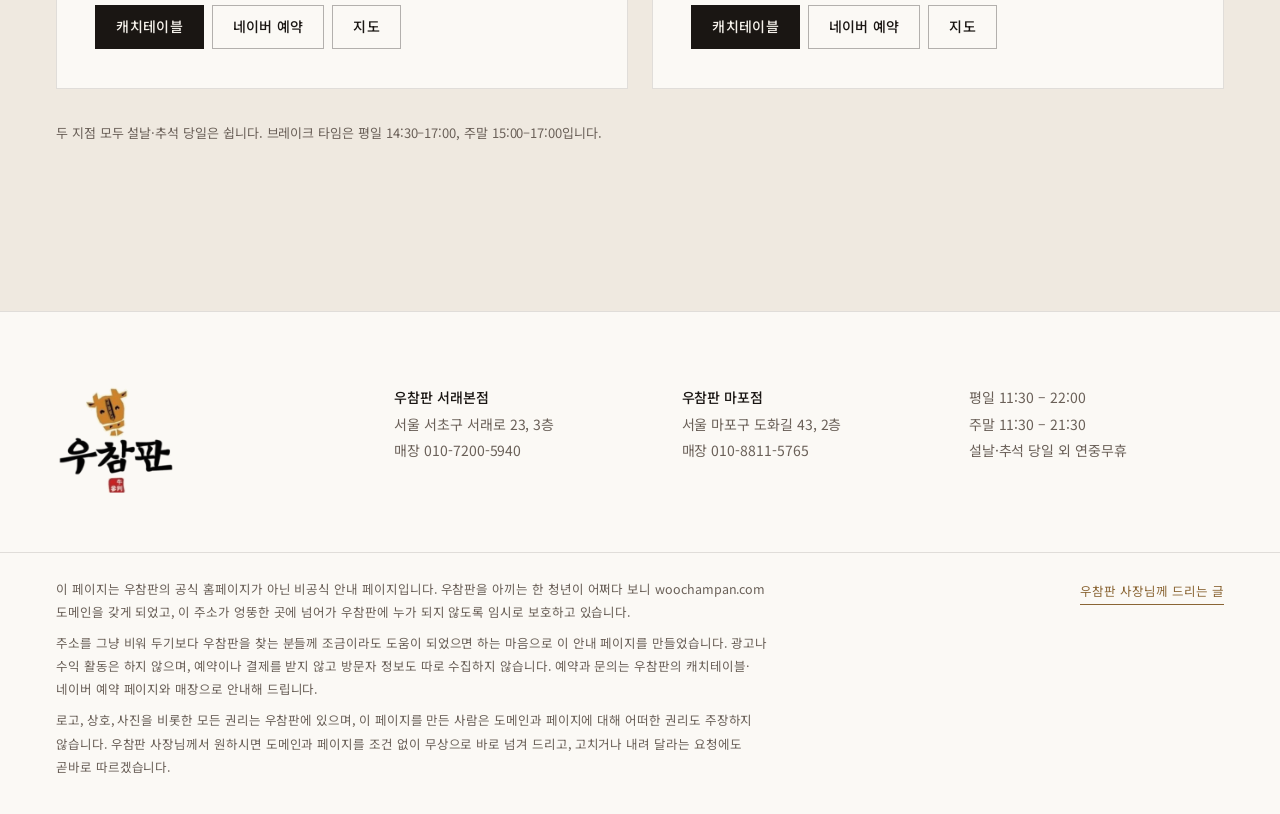
==== commit fe4f1d27: "Offer Naver booking next to CatchTable; add 마포점 - Hero, header and the visit section offer both Catc" ====
--- a/index.html
+++ b/index.html
@@ -3,13 +3,13 @@
 <head>
 <meta charset="utf-8">
 <meta name="viewport" content="width=device-width, initial-scale=1, viewport-fit=cover">
-<title>우참판 서래본점 안내 — 서래마을 1++ No.9 한우</title>
-<meta name="description" content="서래마을 한우집 우참판 서래본점을 소개하는 비공식 안내 페이지입니다. 예약과 문의는 캐치테이블 또는 매장으로 해 주세요.">
+<title>우참판 안내 — 서래본점 · 마포점 | 1++ No.9 한우</title>
+<meta name="description" content="서래마을 한우집 우참판의 서래본점과 마포점을 소개하는 비공식 안내 페이지입니다. 예약은 캐치테이블 또는 네이버 예약, 문의는 매장으로 해 주세요.">
 <meta name="theme-color" content="#f7f3ed">
 <meta property="og:type" content="website">
 <meta property="og:locale" content="ko_KR">
-<meta property="og:title" content="우참판 서래본점 안내">
-<meta property="og:description" content="서래마을 1++ No.9 한우 · 미쉐린 가이드 서울 2017·2018·2019 선정 · 예약은 캐치테이블에서">
+<meta property="og:title" content="우참판 안내 — 서래본점 · 마포점">
+<meta property="og:description" content="서래마을 1++ No.9 한우 · 미쉐린 가이드 서울 2017·2018·2019 선정 · 예약은 캐치테이블 · 네이버 예약">
 <meta property="og:url" content="https://woochampan.com/">
 <meta property="og:image" content="https://woochampan.com/assets/img/og.jpg">
 <meta property="og:image:width" content="1200">
@@ -200,7 +200,7 @@
   <section class="visit" id="visit">
     <div class="wrap visit__grid">
       <div data-reveal>
-        <p class="eyebrow">Visit</p>
+        <p class="eyebrow">Visit · 서래본점</p>
         <h2 class="h2">오시는 길</h2>
         <dl class="info">
           <div><dt>주소</dt><dd>서울 서초구 서래로 23, 3층</dd></div>
@@ -259,7 +259,7 @@
             <div><dt>주소</dt><dd>서울 서초구 서래로 23, 3층</dd></div>
             <div><dt>지하철</dt><dd>9호선 신반포역</dd></div>
             <div><dt>영업</dt><dd>평일 11:30 – 22:00<br>주말 11:30 – 21:30</dd></div>
-            <div><dt>전화</dt><dd>__PH_SEORAE__</dd></div>
+            <div><dt>전화</dt><dd><a href="tel:01072005940">010-7200-5940</a></dd></div>
           </dl>
           <div class="branch__links">
             <a class="btn" href="https://app.catchtable.co.kr/ct/shop/woochampan" target="_blank" rel="noopener">캐치테이블</a>
@@ -275,10 +275,11 @@
             <div><dt>지하철</dt><dd>5·6호선, 경의중앙선, 공항철도 공덕역 8번 출구</dd></div>
             <div><dt>영업</dt><dd>평일 11:30 – 22:00<br>주말 11:30 – 21:30</dd></div>
             <div><dt>주차</dt><dd>건물 지하 주차장</dd></div>
-            <div><dt>전화</dt><dd>__PH_MAPO__</dd></div>
+            <div><dt>전화</dt><dd><a href="tel:01088115765">010-8811-5765</a></dd></div>
           </dl>
           <div class="branch__links">
-            __CT_MAPO__<a class="btn" href="https://m.booking.naver.com/booking/6/bizes/1199253" target="_blank" rel="noopener">네이버 예약</a>
+            <a class="btn" href="https://app.catchtable.co.kr/ct/shop/woochampan_mapo" target="_blank" rel="noopener">캐치테이블</a>
+            <a class="btn btn--line" href="https://m.booking.naver.com/booking/6/bizes/1199253" target="_blank" rel="noopener">네이버 예약</a>
             <a class="btn btn--line" href="https://naver.me/FXwGkVSp" target="_blank" rel="noopener">지도</a>
           </div>
         </li>
@@ -298,19 +299,20 @@
       <p>매장 <a href="tel:01072005940">010-7200-5940</a></p>
     </div>
     <div class="ft__info">
+      <p><strong>우참판 마포점</strong></p>
+      <p>서울 마포구 도화길 43, 2층</p>
+      <p>매장 <a href="tel:01088115765">010-8811-5765</a></p>
+    </div>
+    <div class="ft__info">
       <p>평일 11:30 – 22:00</p>
       <p>주말 11:30 – 21:30</p>
       <p>설날·추석 당일 외 연중무휴</p>
-    </div>
-    <div class="ft__info">
-      <p>미쉐린 가이드 서울</p>
-      <p>2017 · 2018 · 2019</p>
     </div>
   </div>
   <div class="wrap ft__legal">
     <div class="ft__note">
       <p>이 페이지는 우참판의 공식 홈페이지가 아닌 비공식 안내 페이지입니다. 우참판을 아끼는 한 청년이 어쩌다 보니 woochampan.com 도메인을 갖게 되었고, 이 주소가 엉뚱한 곳에 넘어가 우참판에 누가 되지 않도록 임시로 보호하고 있습니다.</p>
-      <p>주소를 그냥 비워 두기보다 우참판을 찾는 분들께 조금이라도 도움이 되었으면 하는 마음으로 이 안내 페이지를 만들었습니다. 광고나 수익 활동은 하지 않으며, 예약이나 결제를 받지 않고 방문자 정보도 따로 수집하지 않습니다. 예약과 문의는 우참판의 캐치테이블 페이지와 매장으로 안내해 드립니다.</p>
+      <p>주소를 그냥 비워 두기보다 우참판을 찾는 분들께 조금이라도 도움이 되었으면 하는 마음으로 이 안내 페이지를 만들었습니다. 광고나 수익 활동은 하지 않으며, 예약이나 결제를 받지 않고 방문자 정보도 따로 수집하지 않습니다. 예약과 문의는 우참판의 캐치테이블·네이버 예약 페이지와 매장으로 안내해 드립니다.</p>
       <p>로고, 상호, 사진을 비롯한 모든 권리는 우참판에 있으며, 이 페이지를 만든 사람은 도메인과 페이지에 대해 어떠한 권리도 주장하지 않습니다. 우참판 사장님께서 원하시면 도메인과 페이지를 조건 없이 무상으로 바로 넘겨 드리고, 고치거나 내려 달라는 요청에도 곧바로 따르겠습니다.</p>
     </div>
     <button class="ft__owner" type="button" data-owner-open>우참판 사장님께 드리는 글</button>
--- a/assets/css/site.css
+++ b/assets/css/site.css
@@ -196,6 +196,10 @@
 .branch .info dt { font-size: 13px; }
 .branch__links { display: flex; flex-wrap: wrap; gap: 8px; margin-top: auto; }
 .branch__links .btn { min-height: 44px; padding: 0 20px; font-size: 14px; }
+@media (max-width: 520px) {
+  .branch { padding: 26px 22px; }
+  .branch__links .btn { flex: 1 1 auto; padding: 0 12px; }
+}
 
 .notes { margin: 0; padding: 0; list-style: none; }
 .notes li { position: relative; padding: 0 0 10px 16px; color: var(--muted); font-size: 15px; }
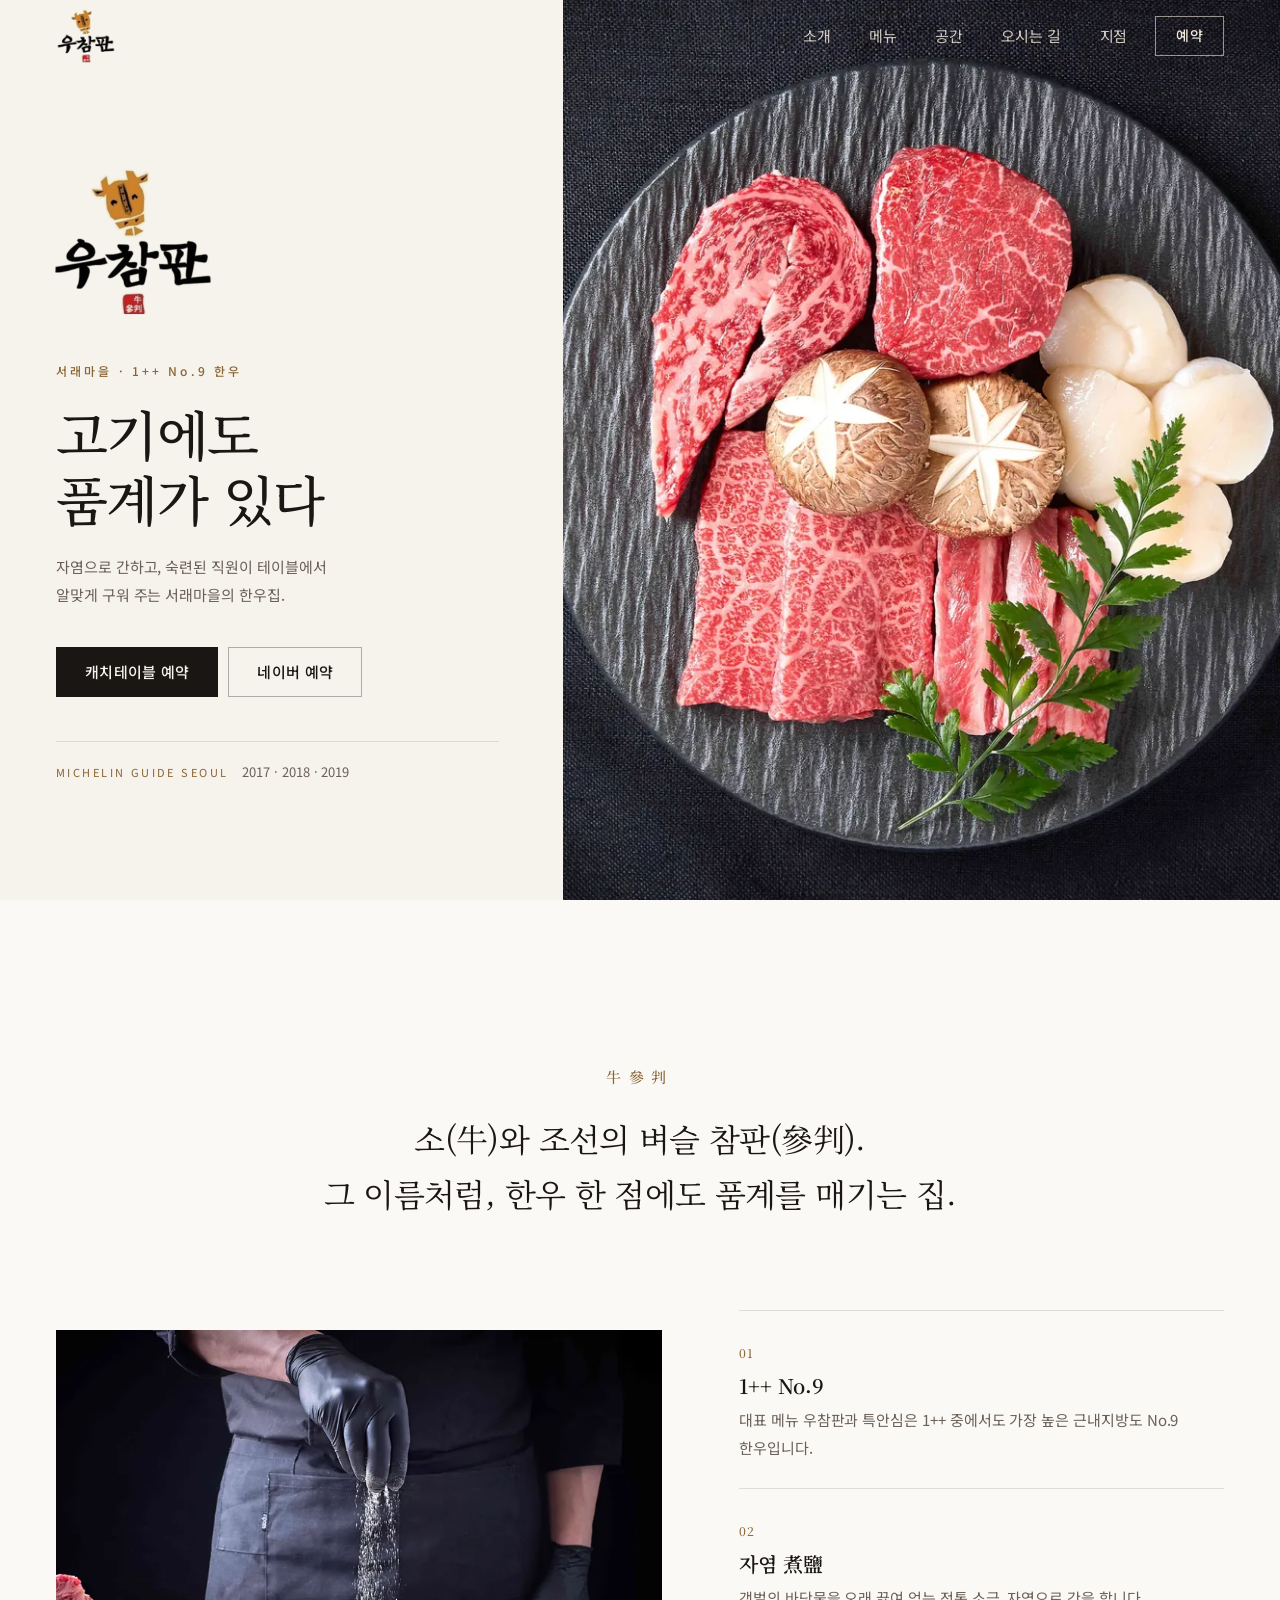
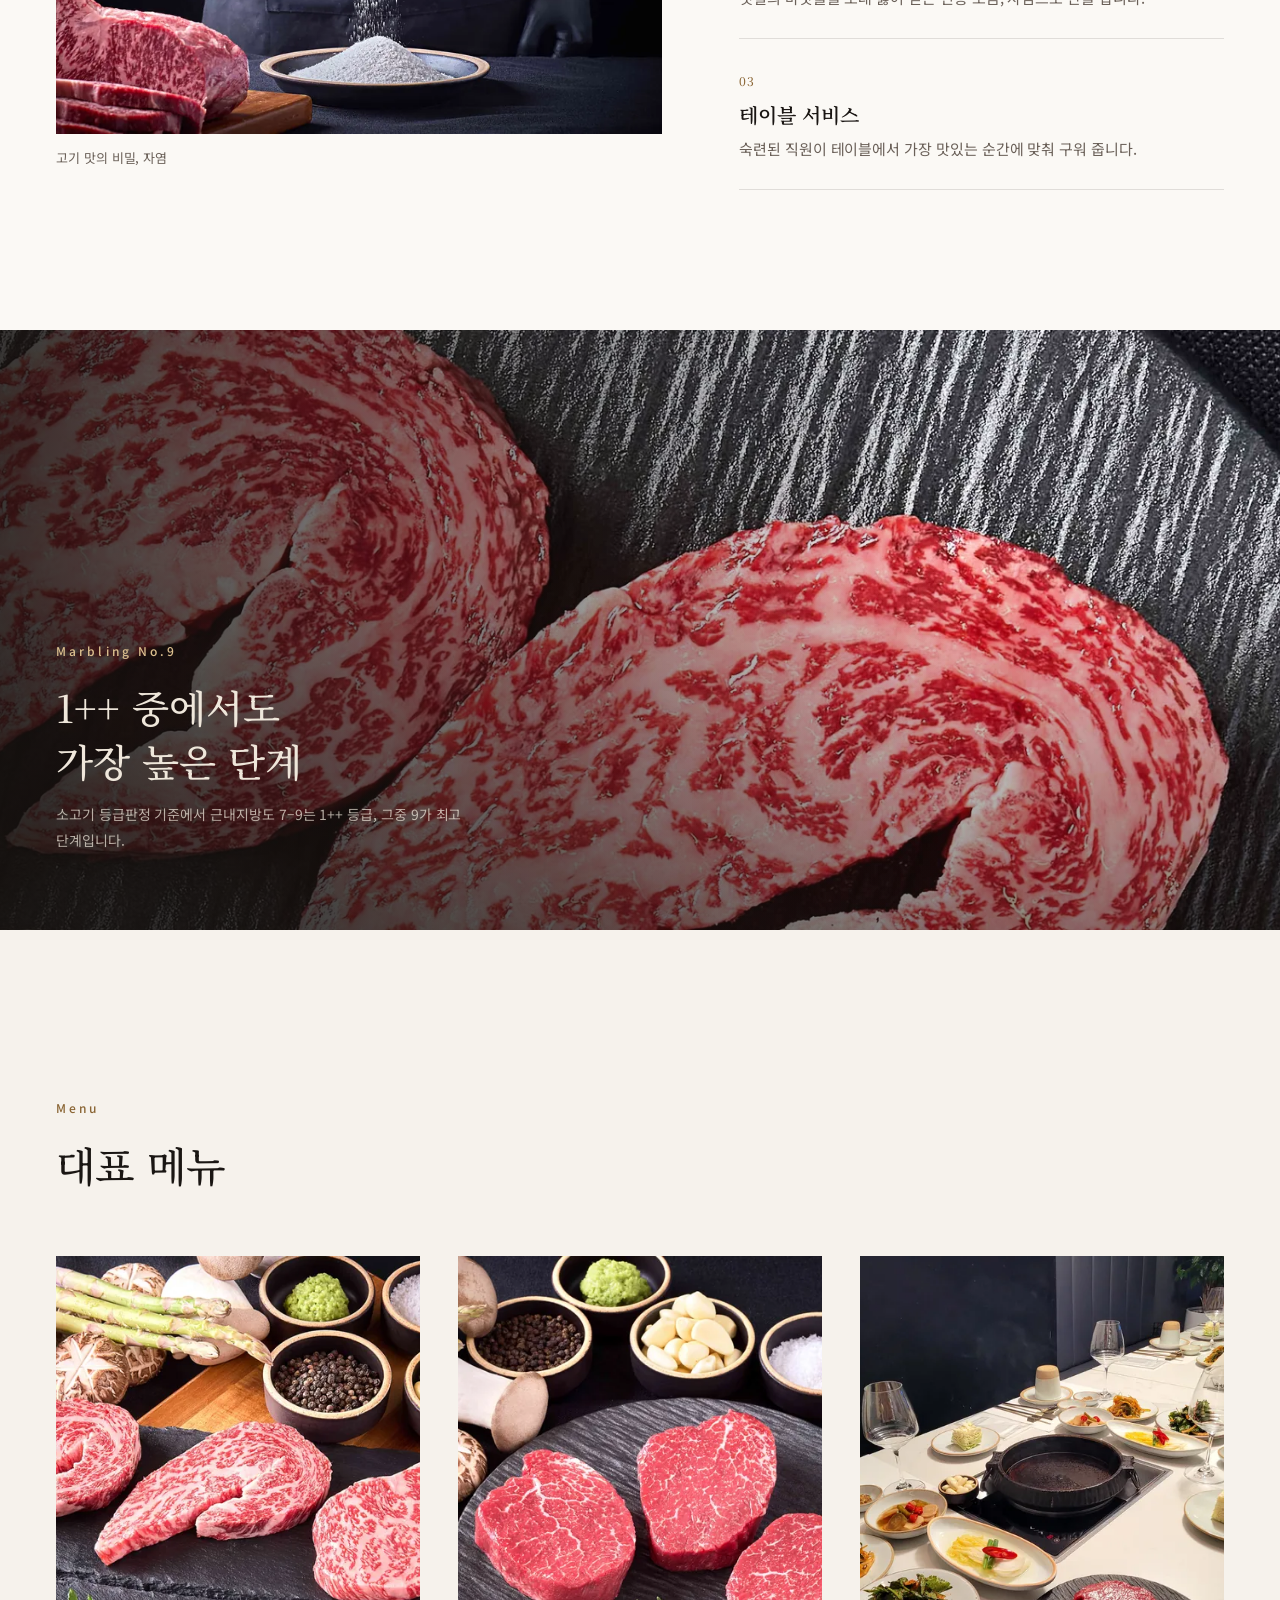
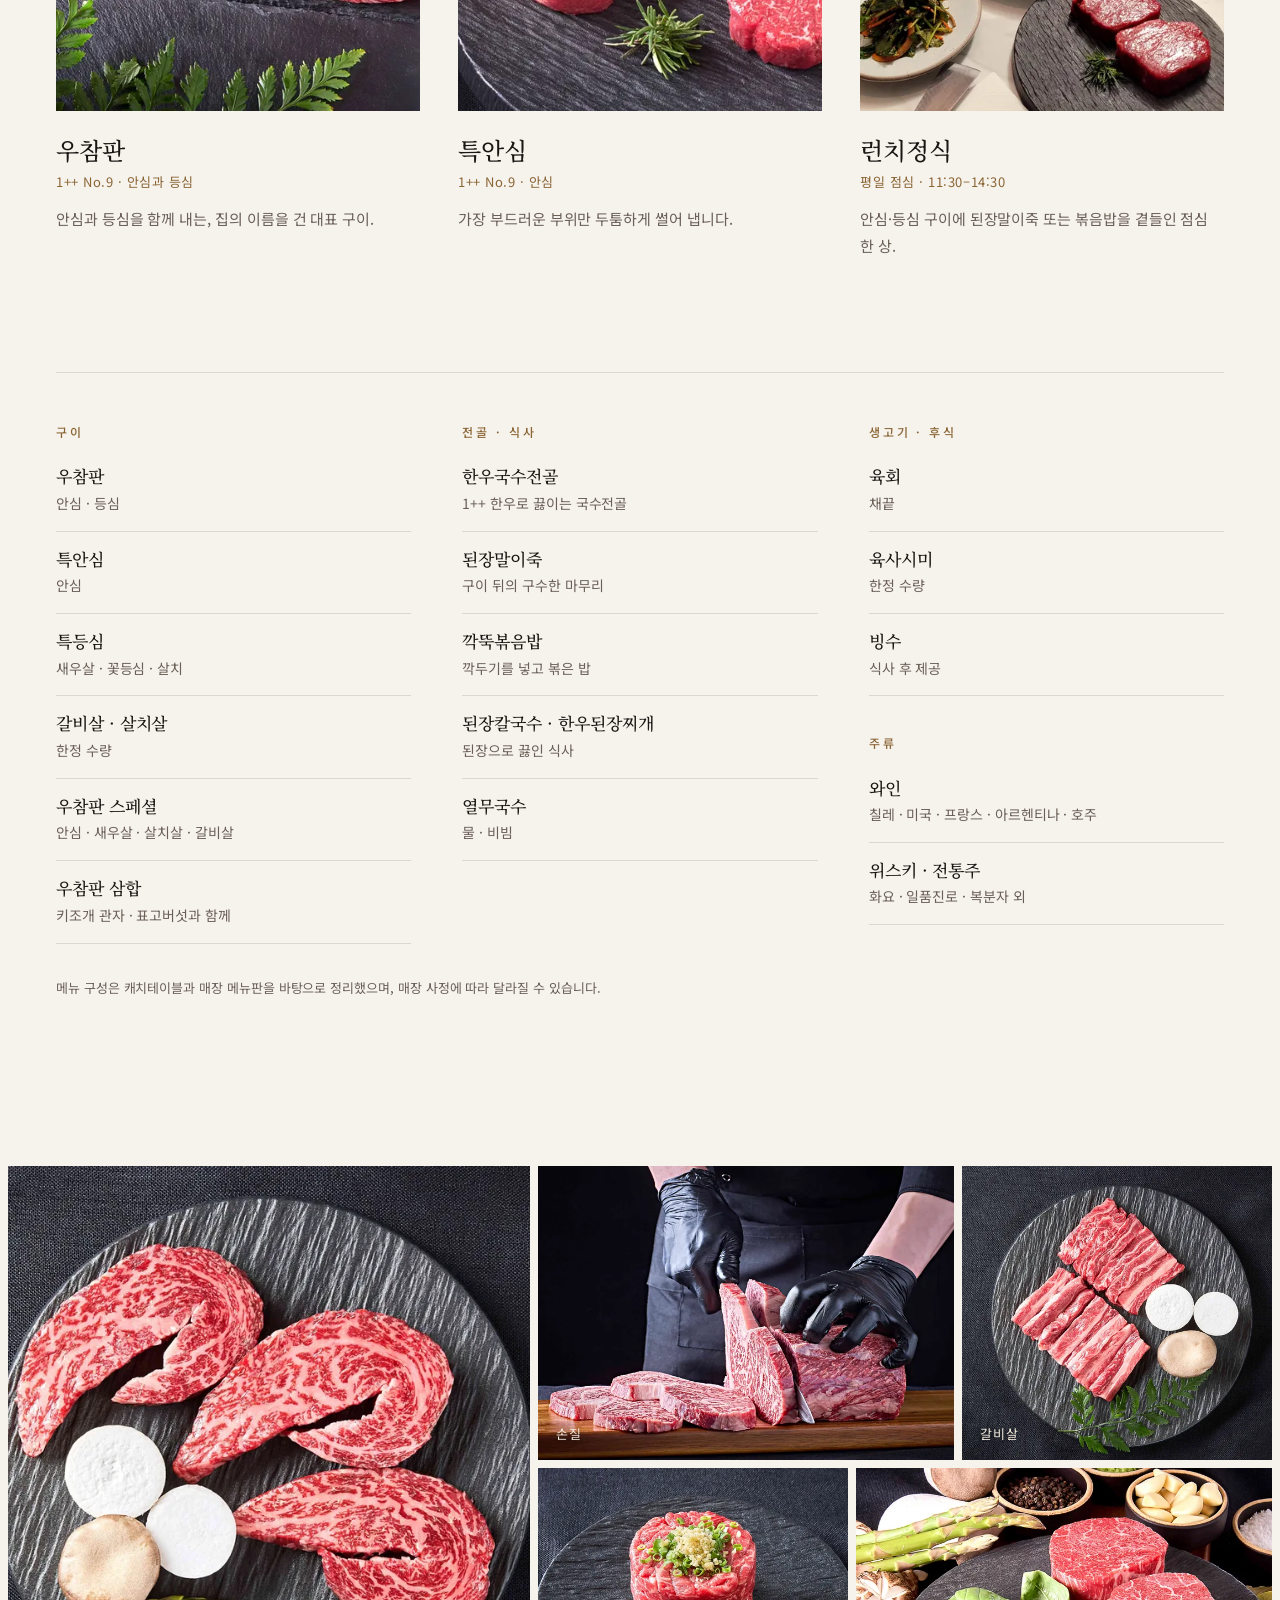
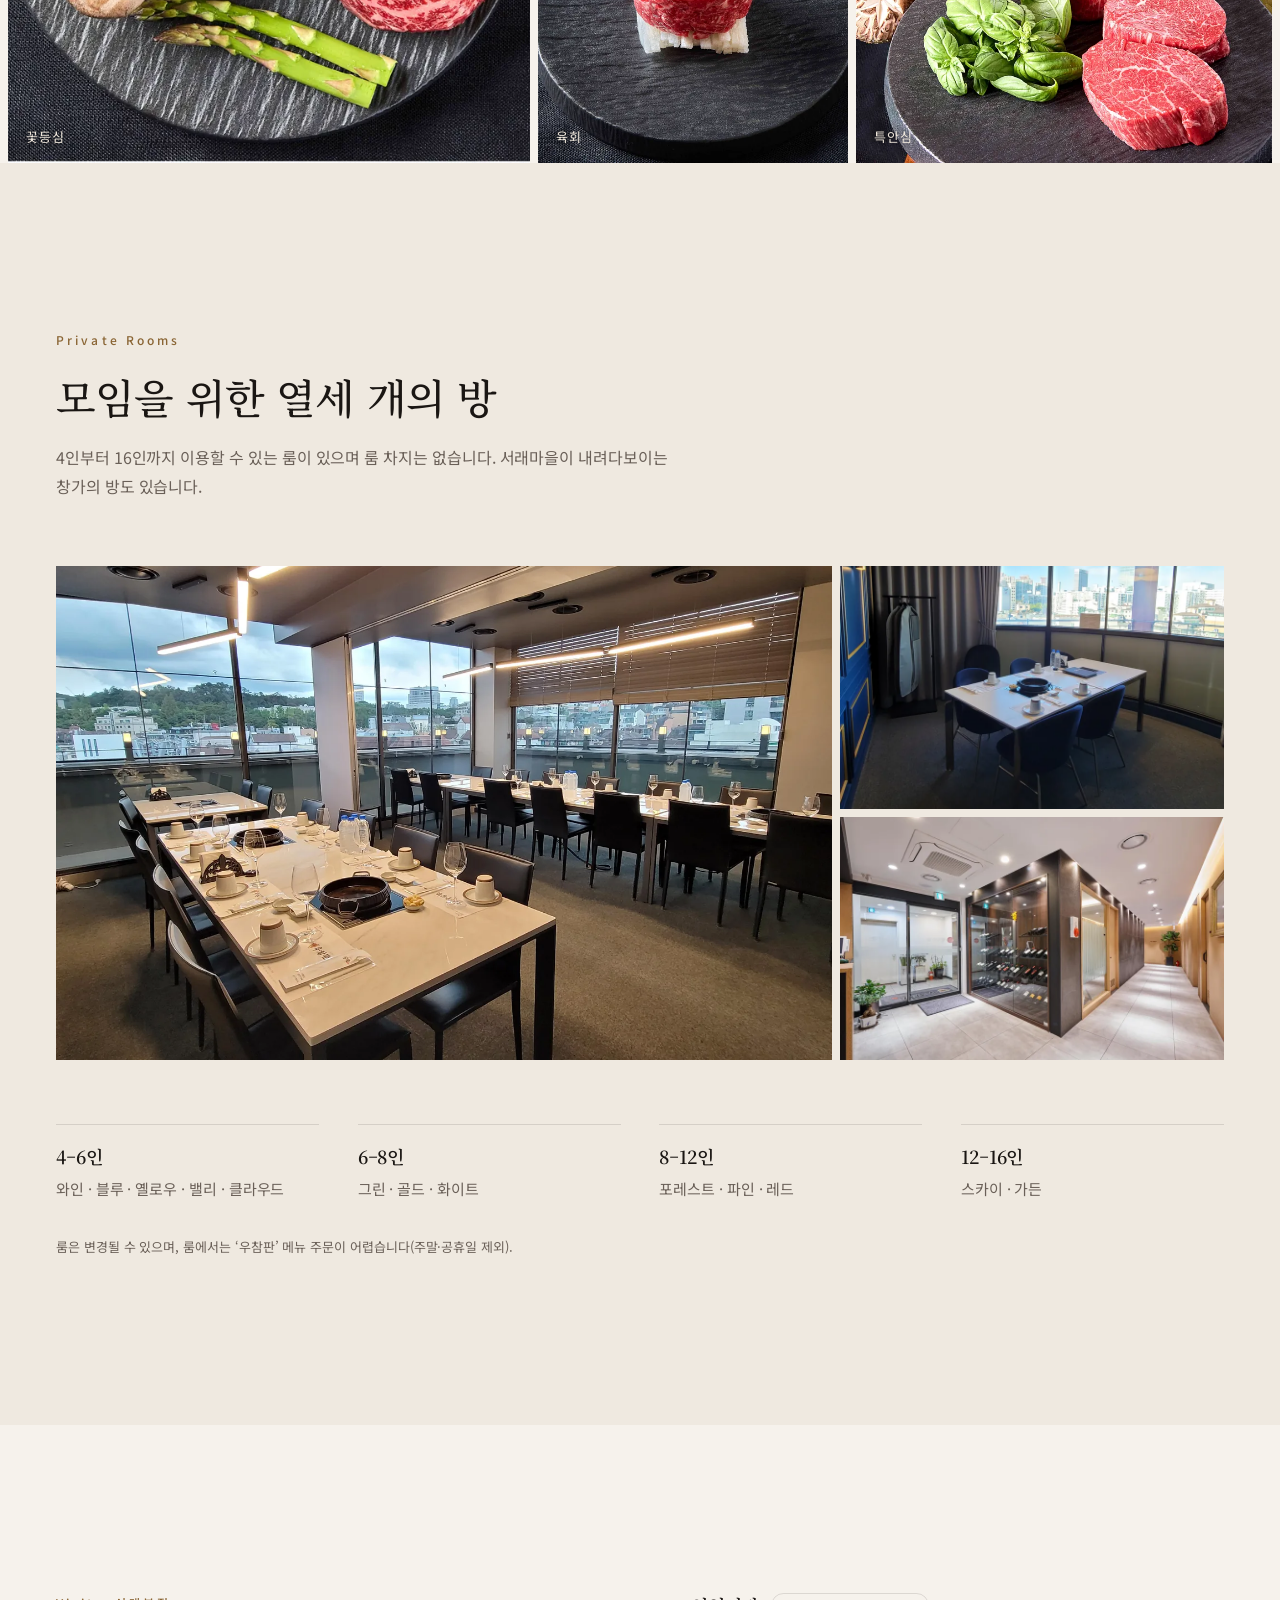
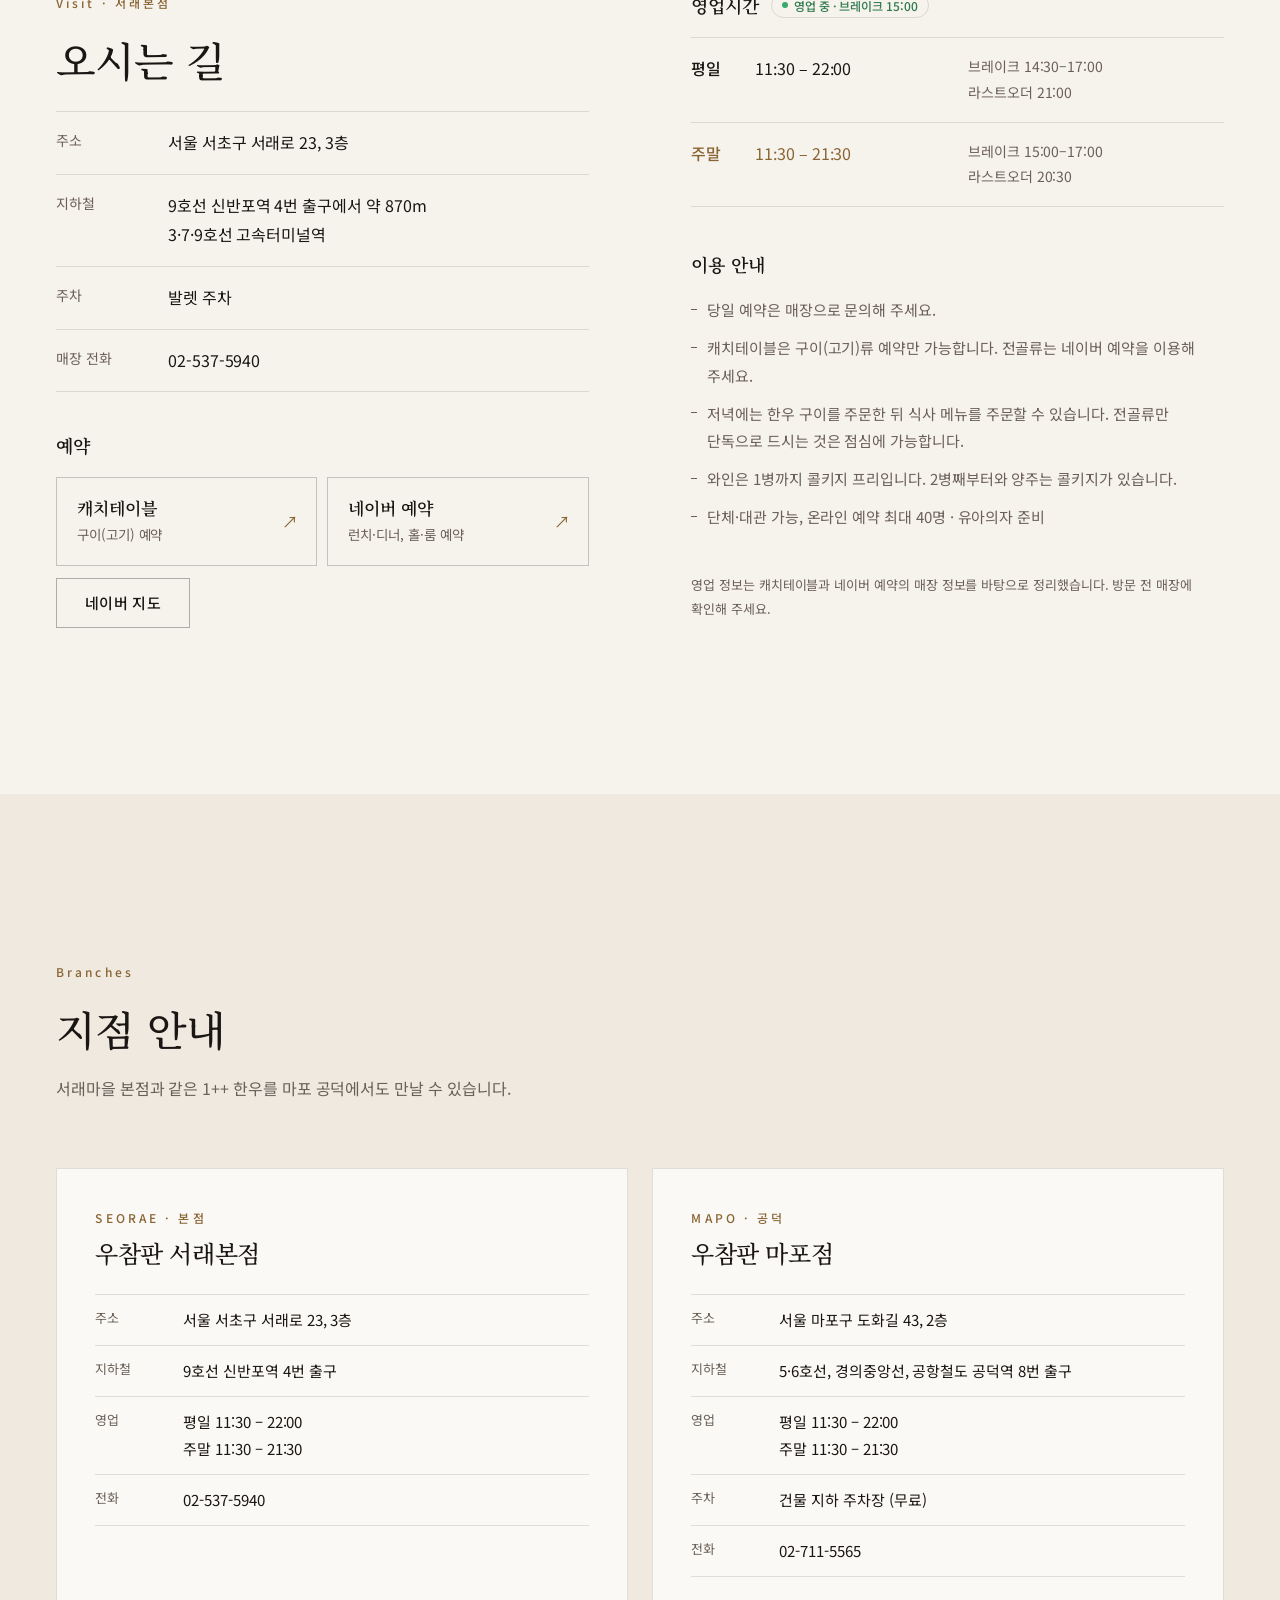
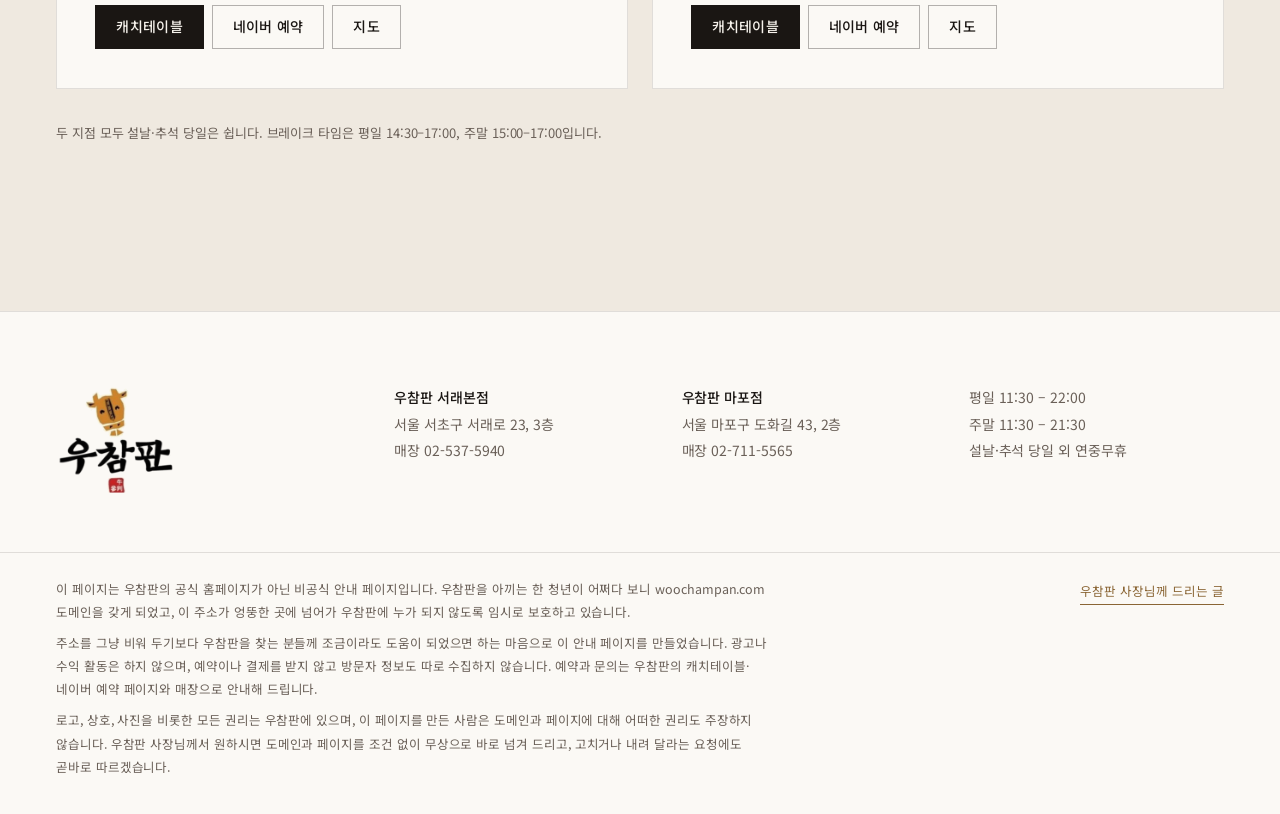
==== commit 091bada5: "Use the shops' verified landline numbers The CatchTable display numbers are mobiles listed only ther" ====
--- a/index.html
+++ b/index.html
@@ -204,9 +204,9 @@
         <h2 class="h2">오시는 길</h2>
         <dl class="info">
           <div><dt>주소</dt><dd>서울 서초구 서래로 23, 3층</dd></div>
-          <div><dt>지하철</dt><dd>9호선 신반포역 727m<br>3·7·9호선 고속터미널역 929m</dd></div>
+          <div><dt>지하철</dt><dd>9호선 신반포역 4번 출구에서 약 870m<br>3·7·9호선 고속터미널역</dd></div>
           <div><dt>주차</dt><dd>발렛 주차</dd></div>
-          <div><dt>매장 전화</dt><dd><a href="tel:01072005940">010-7200-5940</a></dd></div>
+          <div><dt>매장 전화</dt><dd><a href="tel:025375940">02-537-5940</a></dd></div>
         </dl>
         <h3 class="h3 reserve__title" id="reserve">예약</h3>
         <div class="reserve">
@@ -257,9 +257,9 @@
           <h3 class="branch__name">우참판 서래본점</h3>
           <dl class="info">
             <div><dt>주소</dt><dd>서울 서초구 서래로 23, 3층</dd></div>
-            <div><dt>지하철</dt><dd>9호선 신반포역</dd></div>
+            <div><dt>지하철</dt><dd>9호선 신반포역 4번 출구</dd></div>
             <div><dt>영업</dt><dd>평일 11:30 – 22:00<br>주말 11:30 – 21:30</dd></div>
-            <div><dt>전화</dt><dd><a href="tel:01072005940">010-7200-5940</a></dd></div>
+            <div><dt>전화</dt><dd><a href="tel:025375940">02-537-5940</a></dd></div>
           </dl>
           <div class="branch__links">
             <a class="btn" href="https://app.catchtable.co.kr/ct/shop/woochampan" target="_blank" rel="noopener">캐치테이블</a>
@@ -274,8 +274,8 @@
             <div><dt>주소</dt><dd>서울 마포구 도화길 43, 2층</dd></div>
             <div><dt>지하철</dt><dd>5·6호선, 경의중앙선, 공항철도 공덕역 8번 출구</dd></div>
             <div><dt>영업</dt><dd>평일 11:30 – 22:00<br>주말 11:30 – 21:30</dd></div>
-            <div><dt>주차</dt><dd>건물 지하 주차장</dd></div>
-            <div><dt>전화</dt><dd><a href="tel:01088115765">010-8811-5765</a></dd></div>
+            <div><dt>주차</dt><dd>건물 지하 주차장 (무료)</dd></div>
+            <div><dt>전화</dt><dd><a href="tel:027115565">02-711-5565</a></dd></div>
           </dl>
           <div class="branch__links">
             <a class="btn" href="https://app.catchtable.co.kr/ct/shop/woochampan_mapo" target="_blank" rel="noopener">캐치테이블</a>
@@ -296,12 +296,12 @@
     <div class="ft__info">
       <p><strong>우참판 서래본점</strong></p>
       <p>서울 서초구 서래로 23, 3층</p>
-      <p>매장 <a href="tel:01072005940">010-7200-5940</a></p>
+      <p>매장 <a href="tel:025375940">02-537-5940</a></p>
     </div>
     <div class="ft__info">
       <p><strong>우참판 마포점</strong></p>
       <p>서울 마포구 도화길 43, 2층</p>
-      <p>매장 <a href="tel:01088115765">010-8811-5765</a></p>
+      <p>매장 <a href="tel:027115565">02-711-5565</a></p>
     </div>
     <div class="ft__info">
       <p>평일 11:30 – 22:00</p>
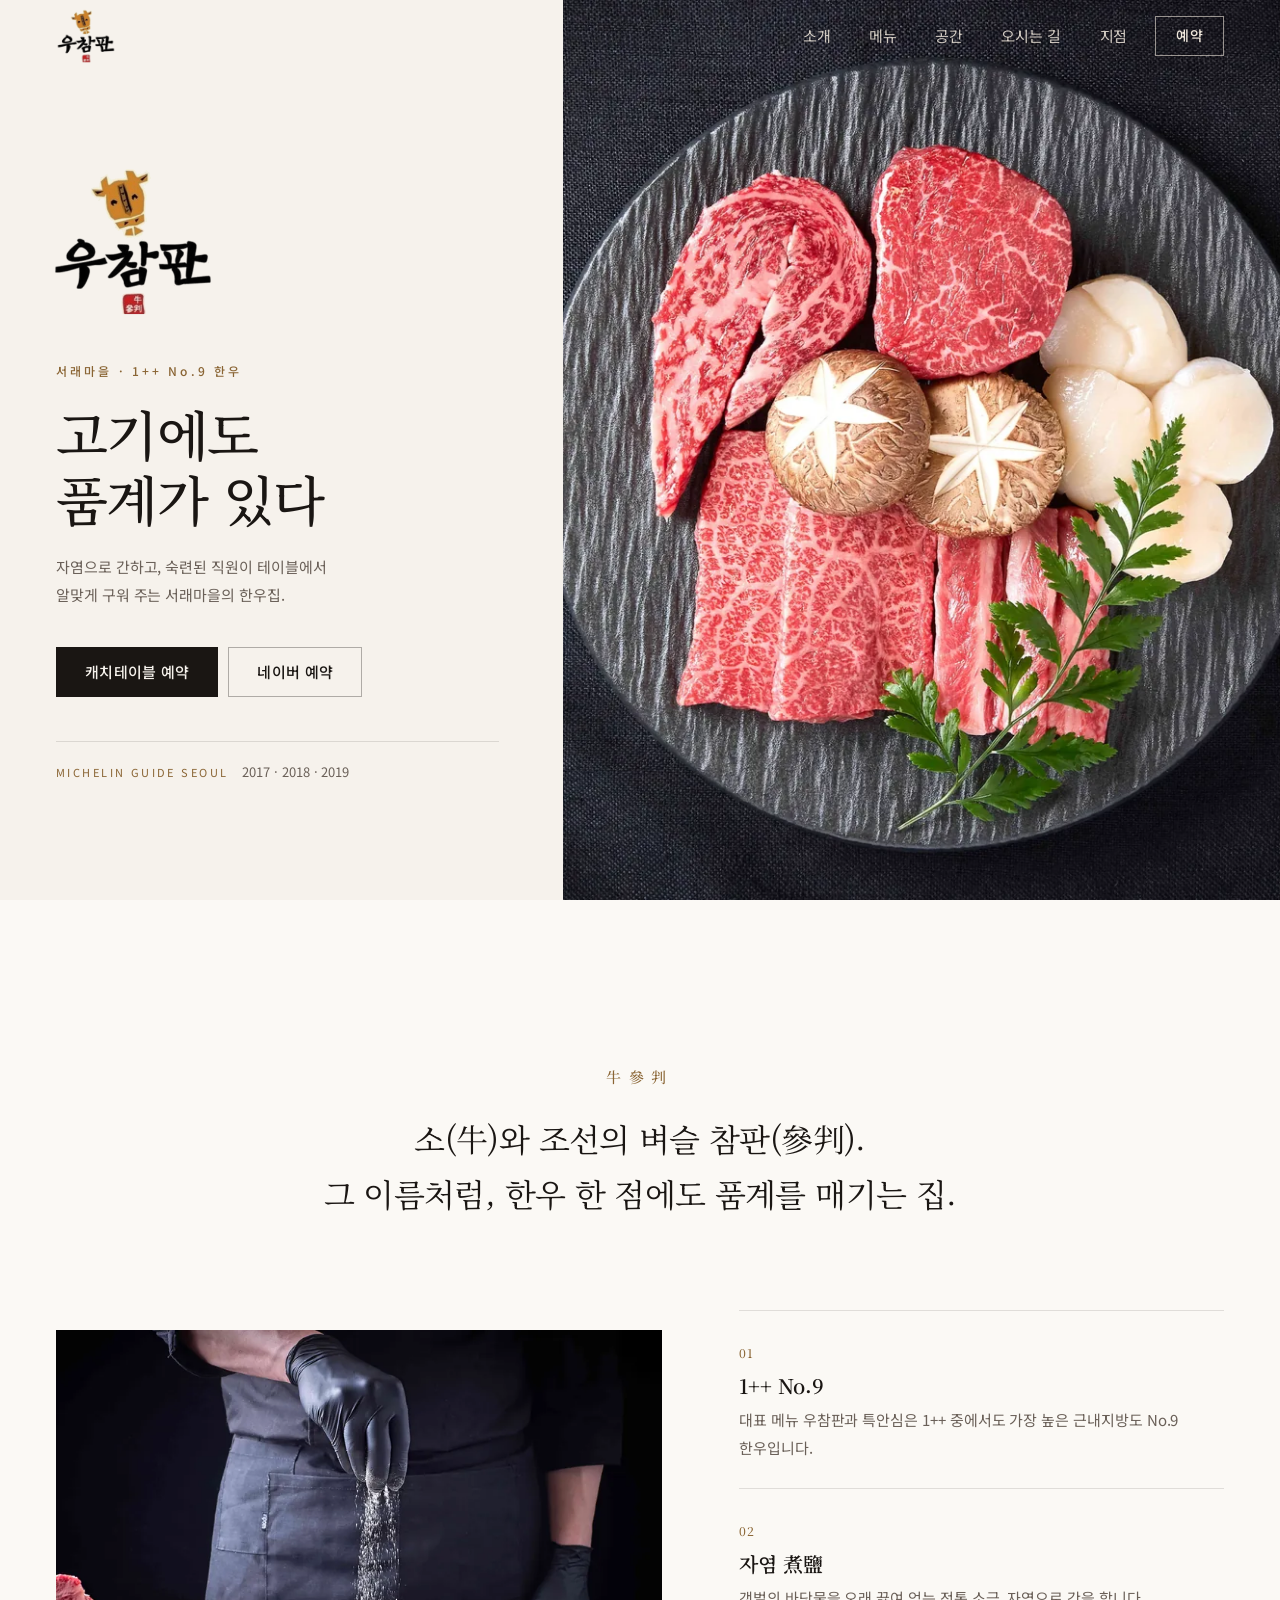
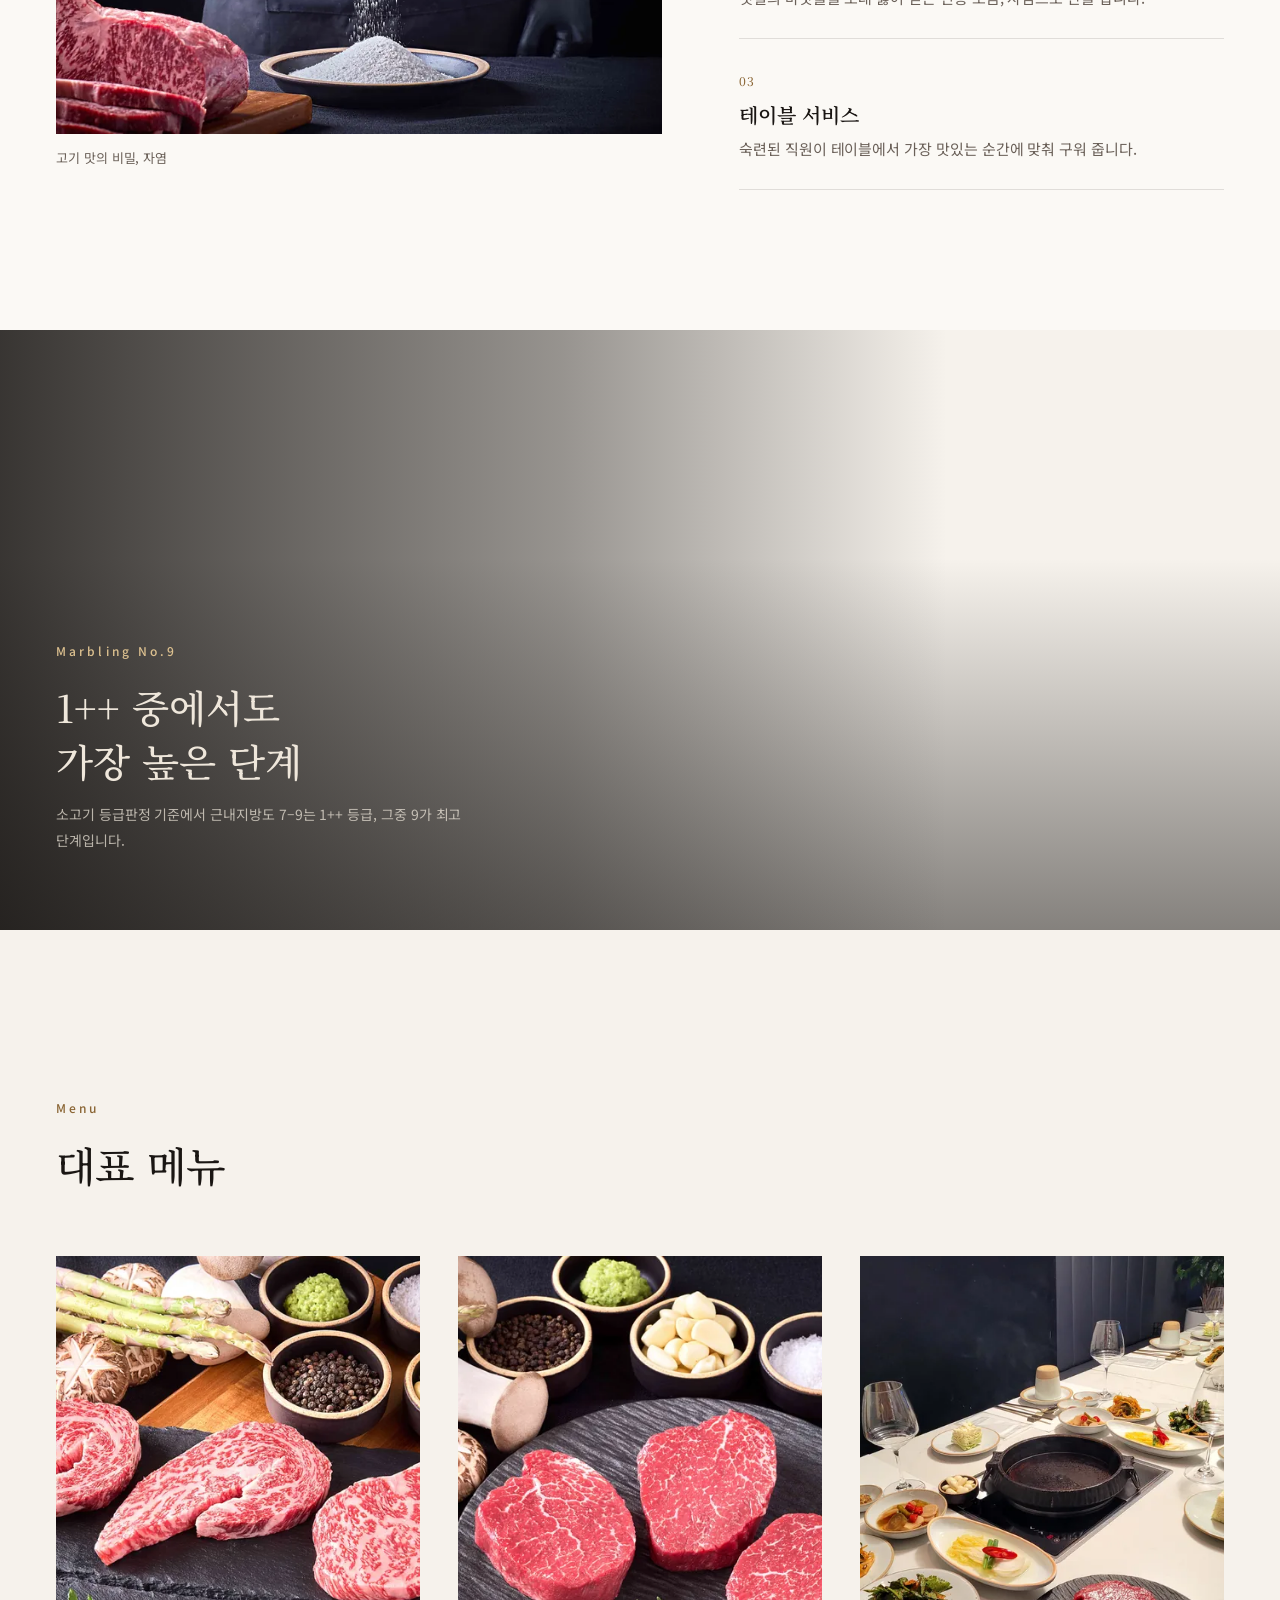
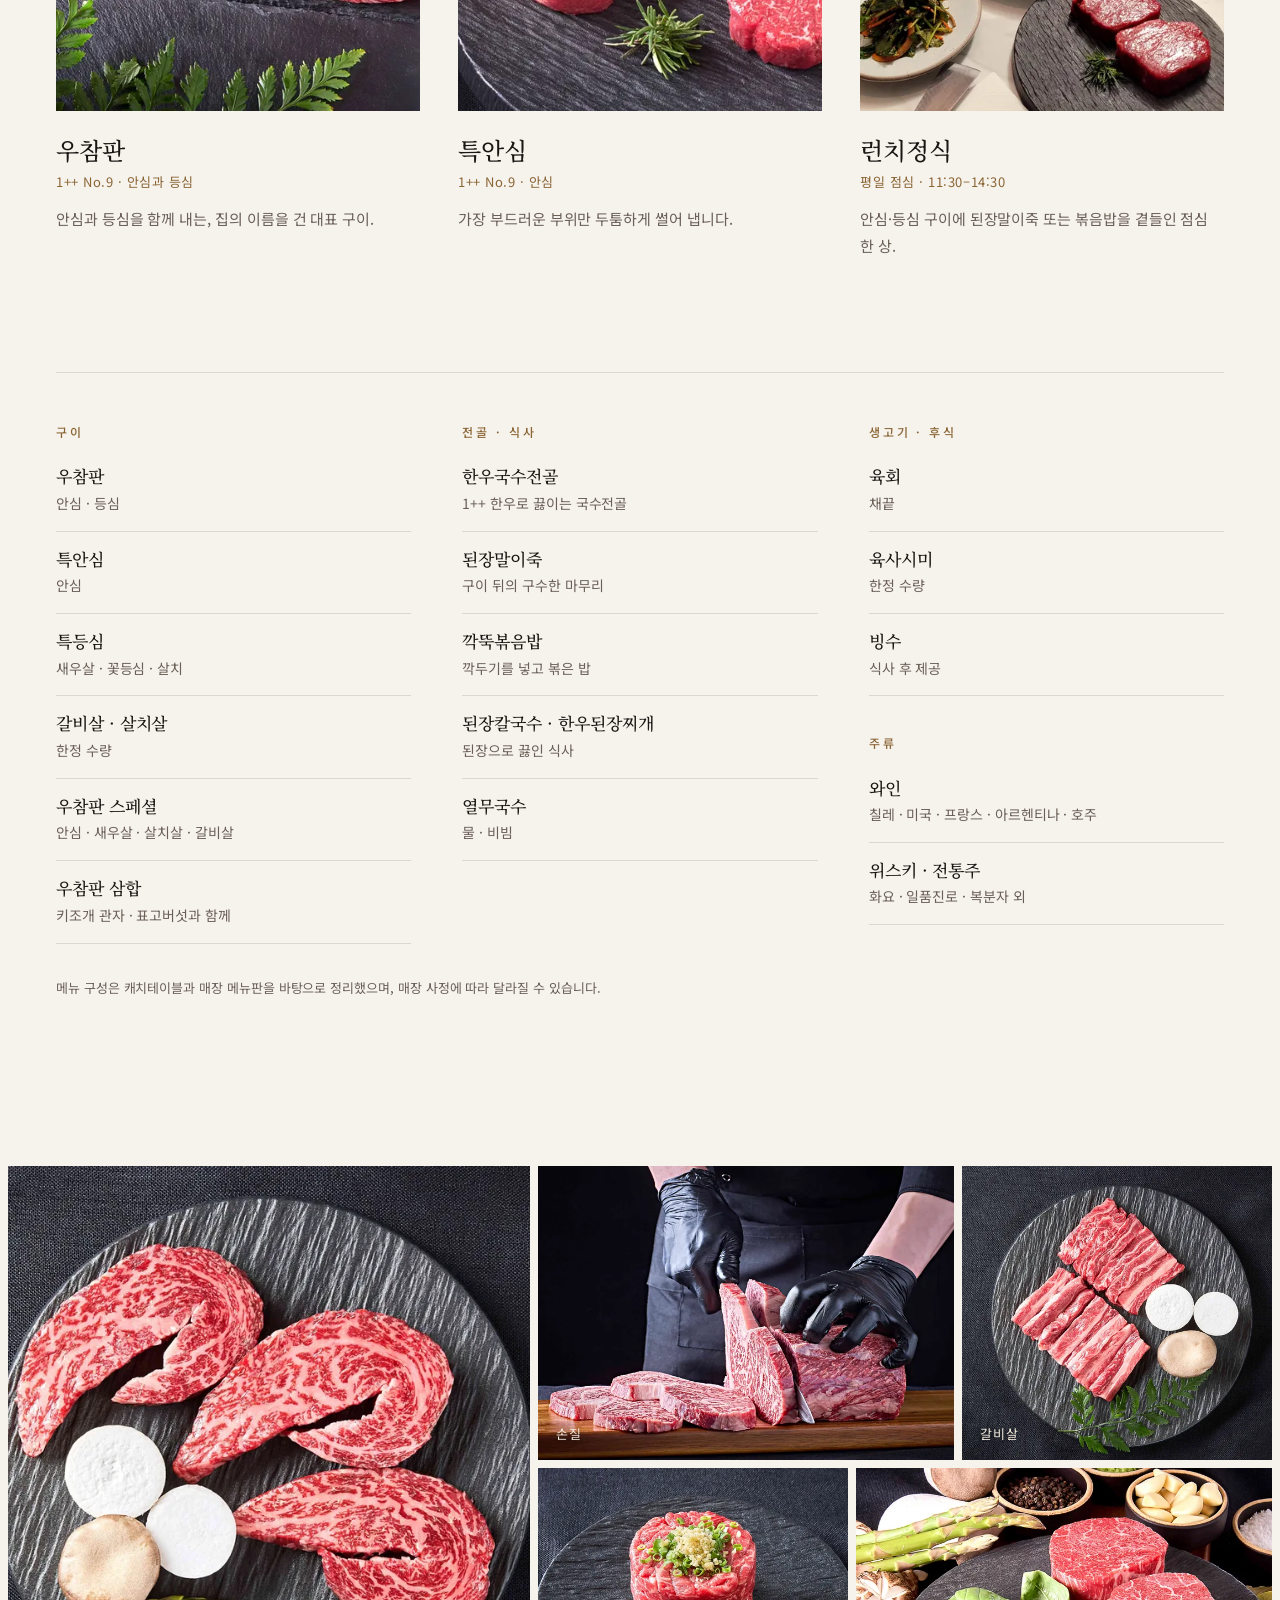
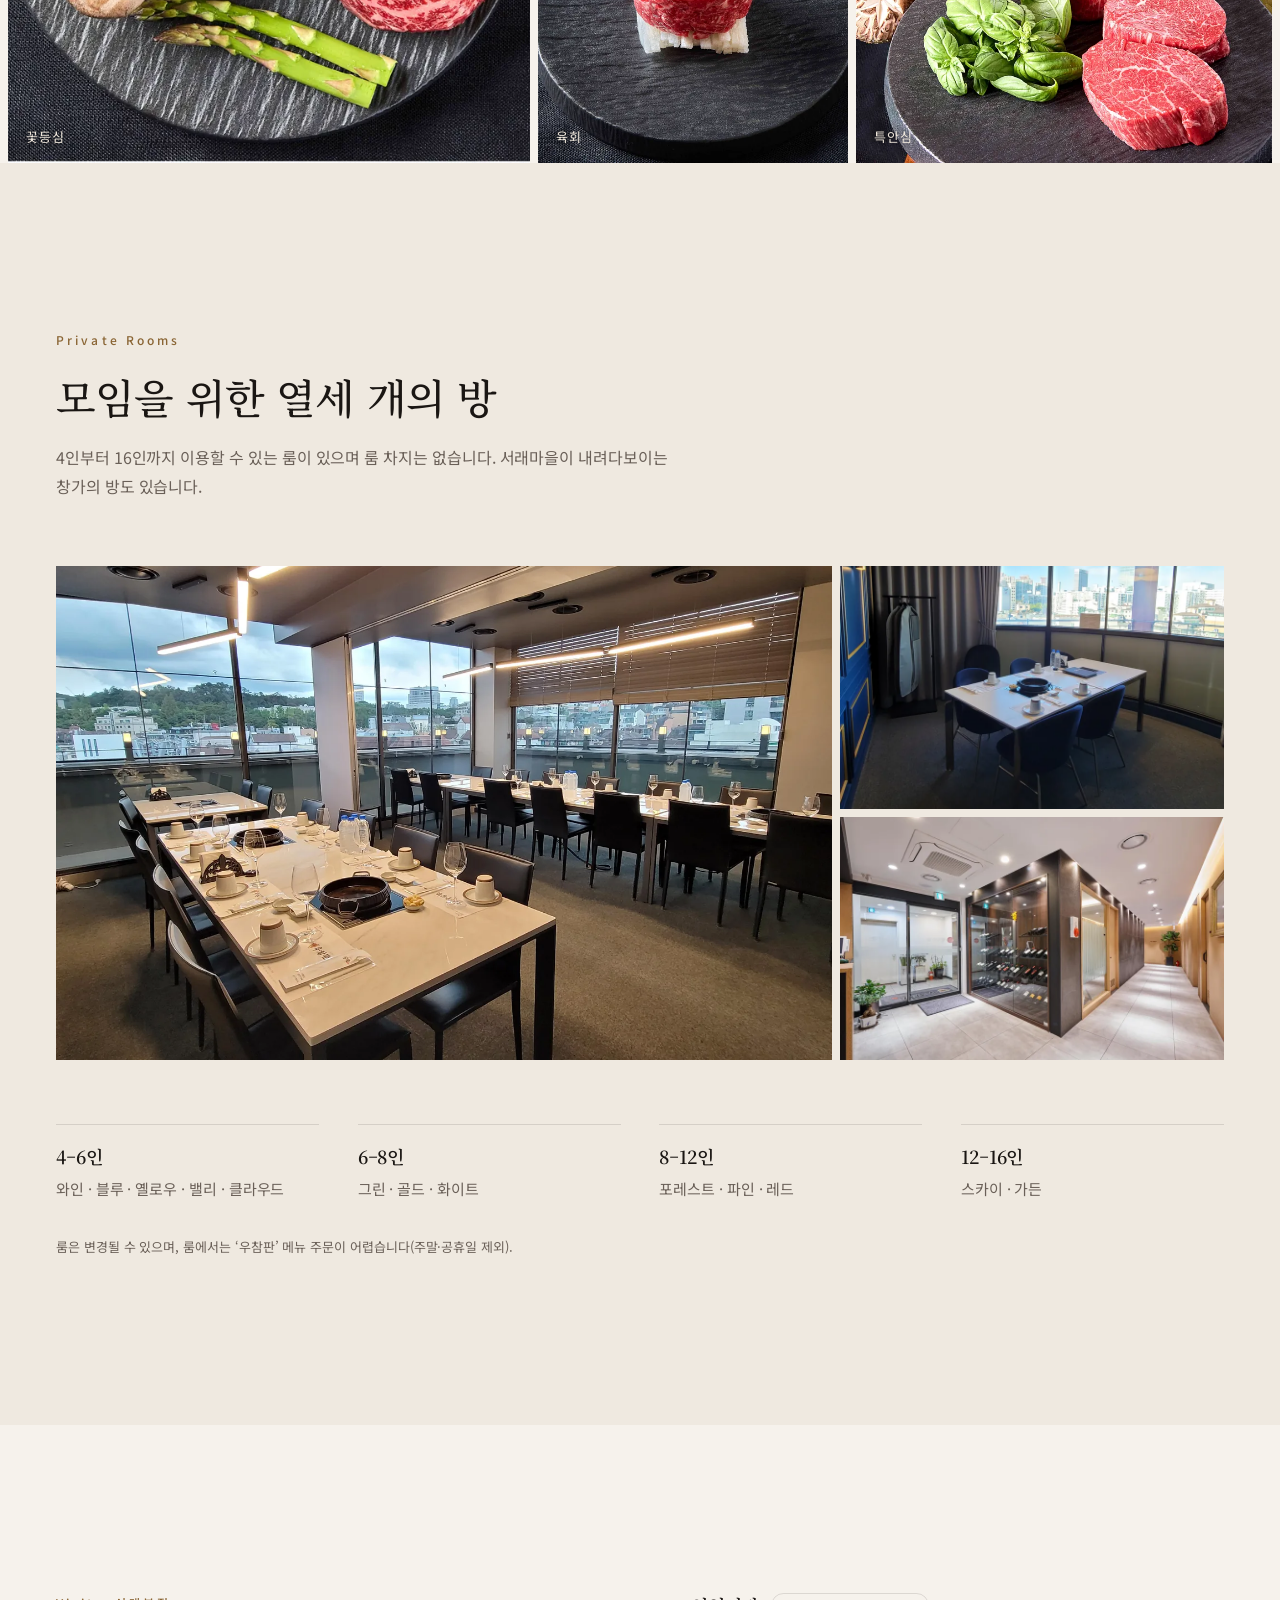
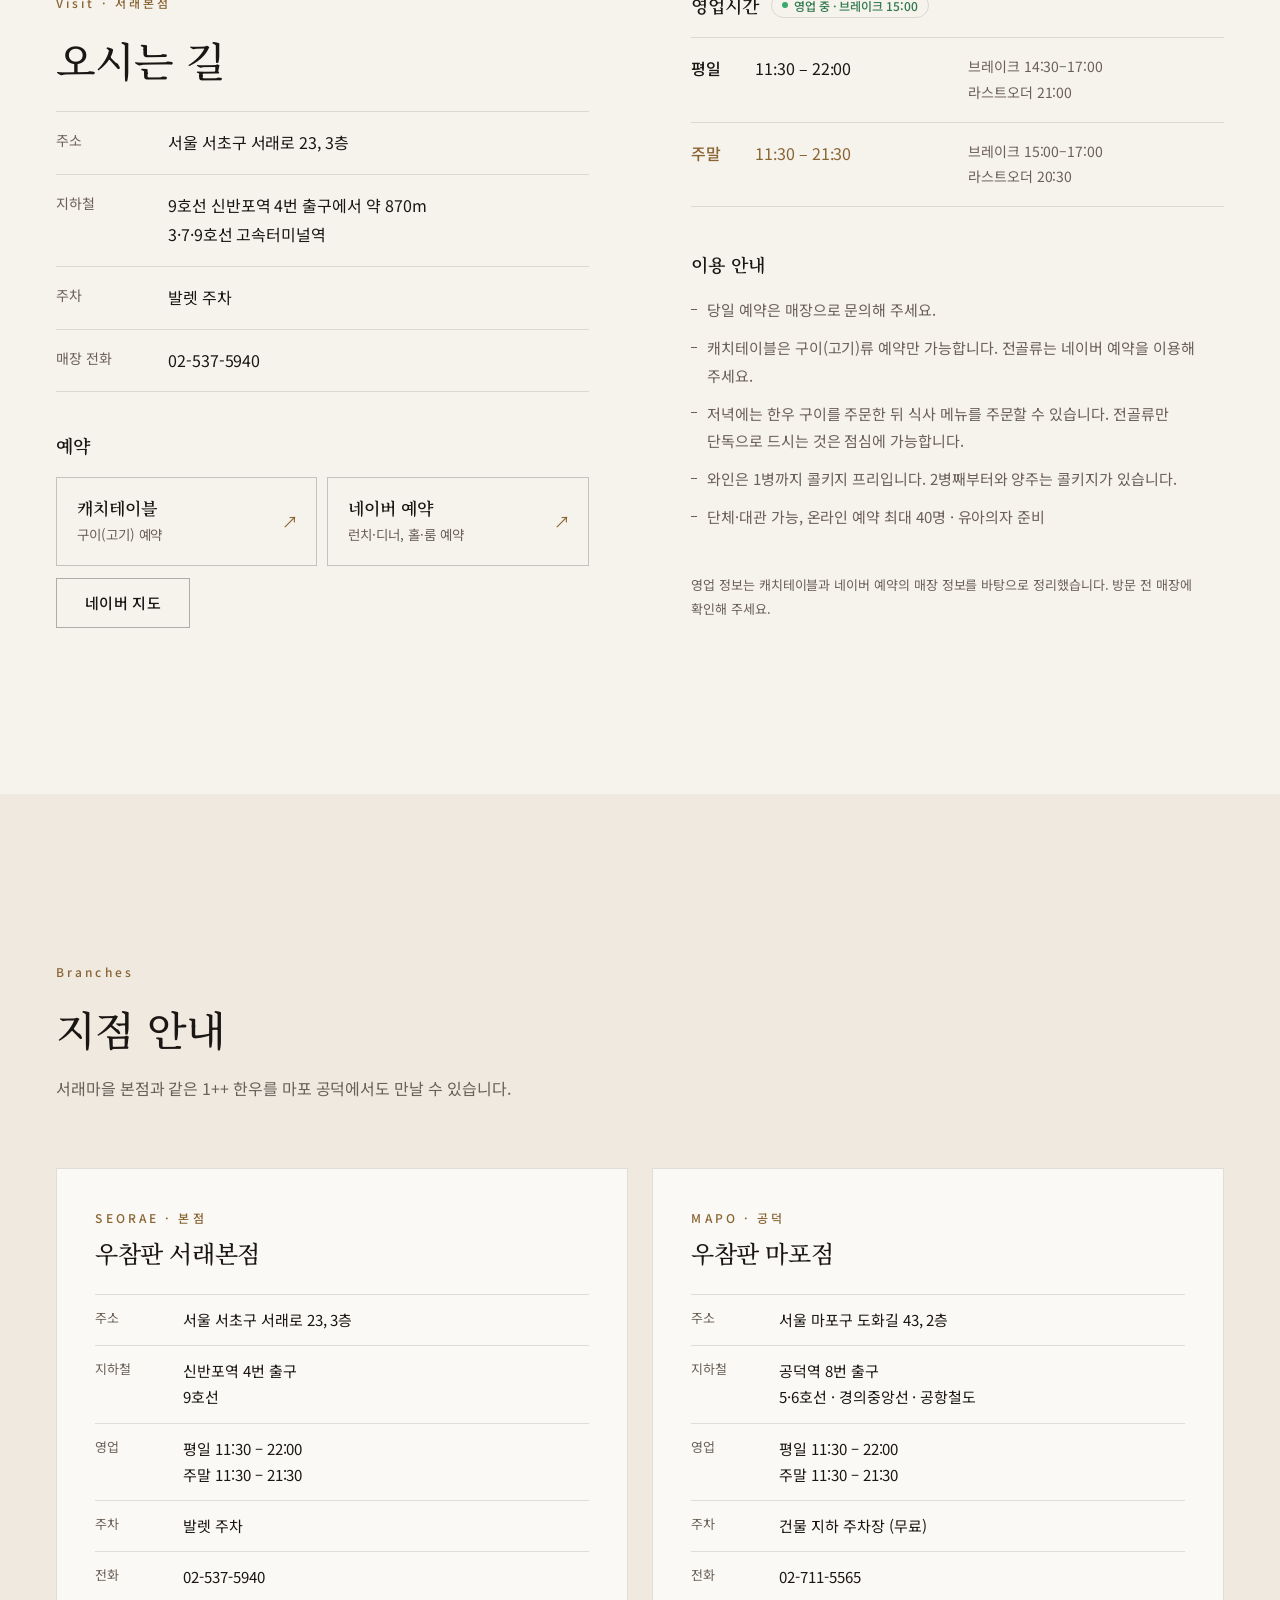
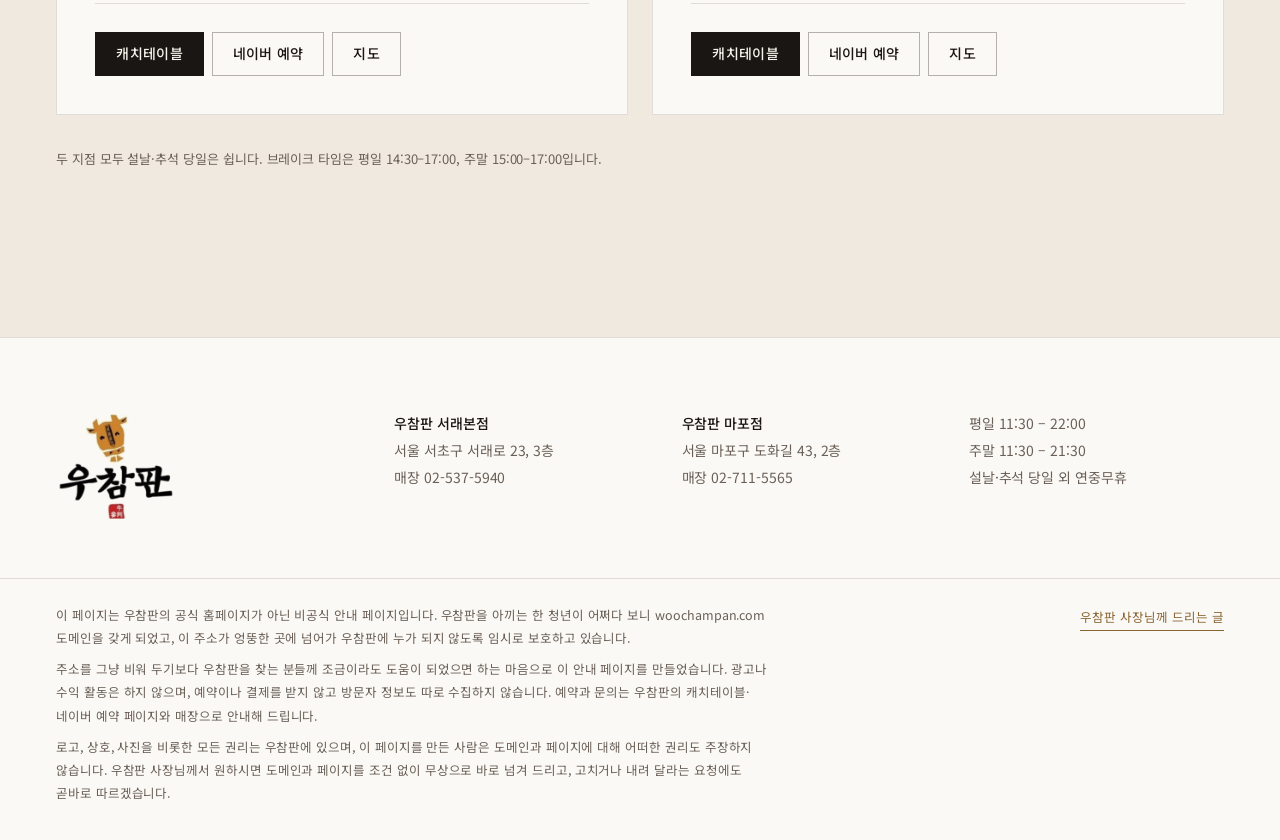
==== commit 330de9fb: "Branch cards: add 서래본점 parking, line rows up across cards - 서래본점 card gets the 주차 (valet) row so bot" ====
--- a/index.html
+++ b/index.html
@@ -257,8 +257,9 @@
           <h3 class="branch__name">우참판 서래본점</h3>
           <dl class="info">
             <div><dt>주소</dt><dd>서울 서초구 서래로 23, 3층</dd></div>
-            <div><dt>지하철</dt><dd>9호선 신반포역 4번 출구</dd></div>
+            <div><dt>지하철</dt><dd>신반포역 4번 출구<br>9호선</dd></div>
             <div><dt>영업</dt><dd>평일 11:30 – 22:00<br>주말 11:30 – 21:30</dd></div>
+            <div><dt>주차</dt><dd>발렛 주차</dd></div>
             <div><dt>전화</dt><dd><a href="tel:025375940">02-537-5940</a></dd></div>
           </dl>
           <div class="branch__links">
@@ -272,7 +273,7 @@
           <h3 class="branch__name">우참판 마포점</h3>
           <dl class="info">
             <div><dt>주소</dt><dd>서울 마포구 도화길 43, 2층</dd></div>
-            <div><dt>지하철</dt><dd>5·6호선, 경의중앙선, 공항철도 공덕역 8번 출구</dd></div>
+            <div><dt>지하철</dt><dd>공덕역 8번 출구<br>5·6호선 · 경의중앙선 · 공항철도</dd></div>
             <div><dt>영업</dt><dd>평일 11:30 – 22:00<br>주말 11:30 – 21:30</dd></div>
             <div><dt>주차</dt><dd>건물 지하 주차장 (무료)</dd></div>
             <div><dt>전화</dt><dd><a href="tel:027115565">02-711-5565</a></dd></div>
--- a/assets/css/site.css
+++ b/assets/css/site.css
@@ -196,6 +196,12 @@
 .branch .info dt { font-size: 13px; }
 .branch__links { display: flex; flex-wrap: wrap; gap: 8px; margin-top: auto; }
 .branch__links .btn { min-height: 44px; padding: 0 20px; font-size: 14px; }
+/* line the rows of side-by-side cards up with each other */
+@supports (grid-template-rows: subgrid) {
+  .branch { display: grid; grid-row: span 8; grid-template-rows: subgrid; row-gap: 0; }
+  .branch .info { display: grid; grid-row: span 5; grid-template-rows: subgrid; row-gap: 0; margin-bottom: 0; }
+  .branch__links { margin-top: 0; padding-top: 28px; align-self: end; }
+}
 @media (max-width: 520px) {
   .branch { padding: 26px 22px; }
   .branch__links .btn { flex: 1 1 auto; padding: 0 12px; }
